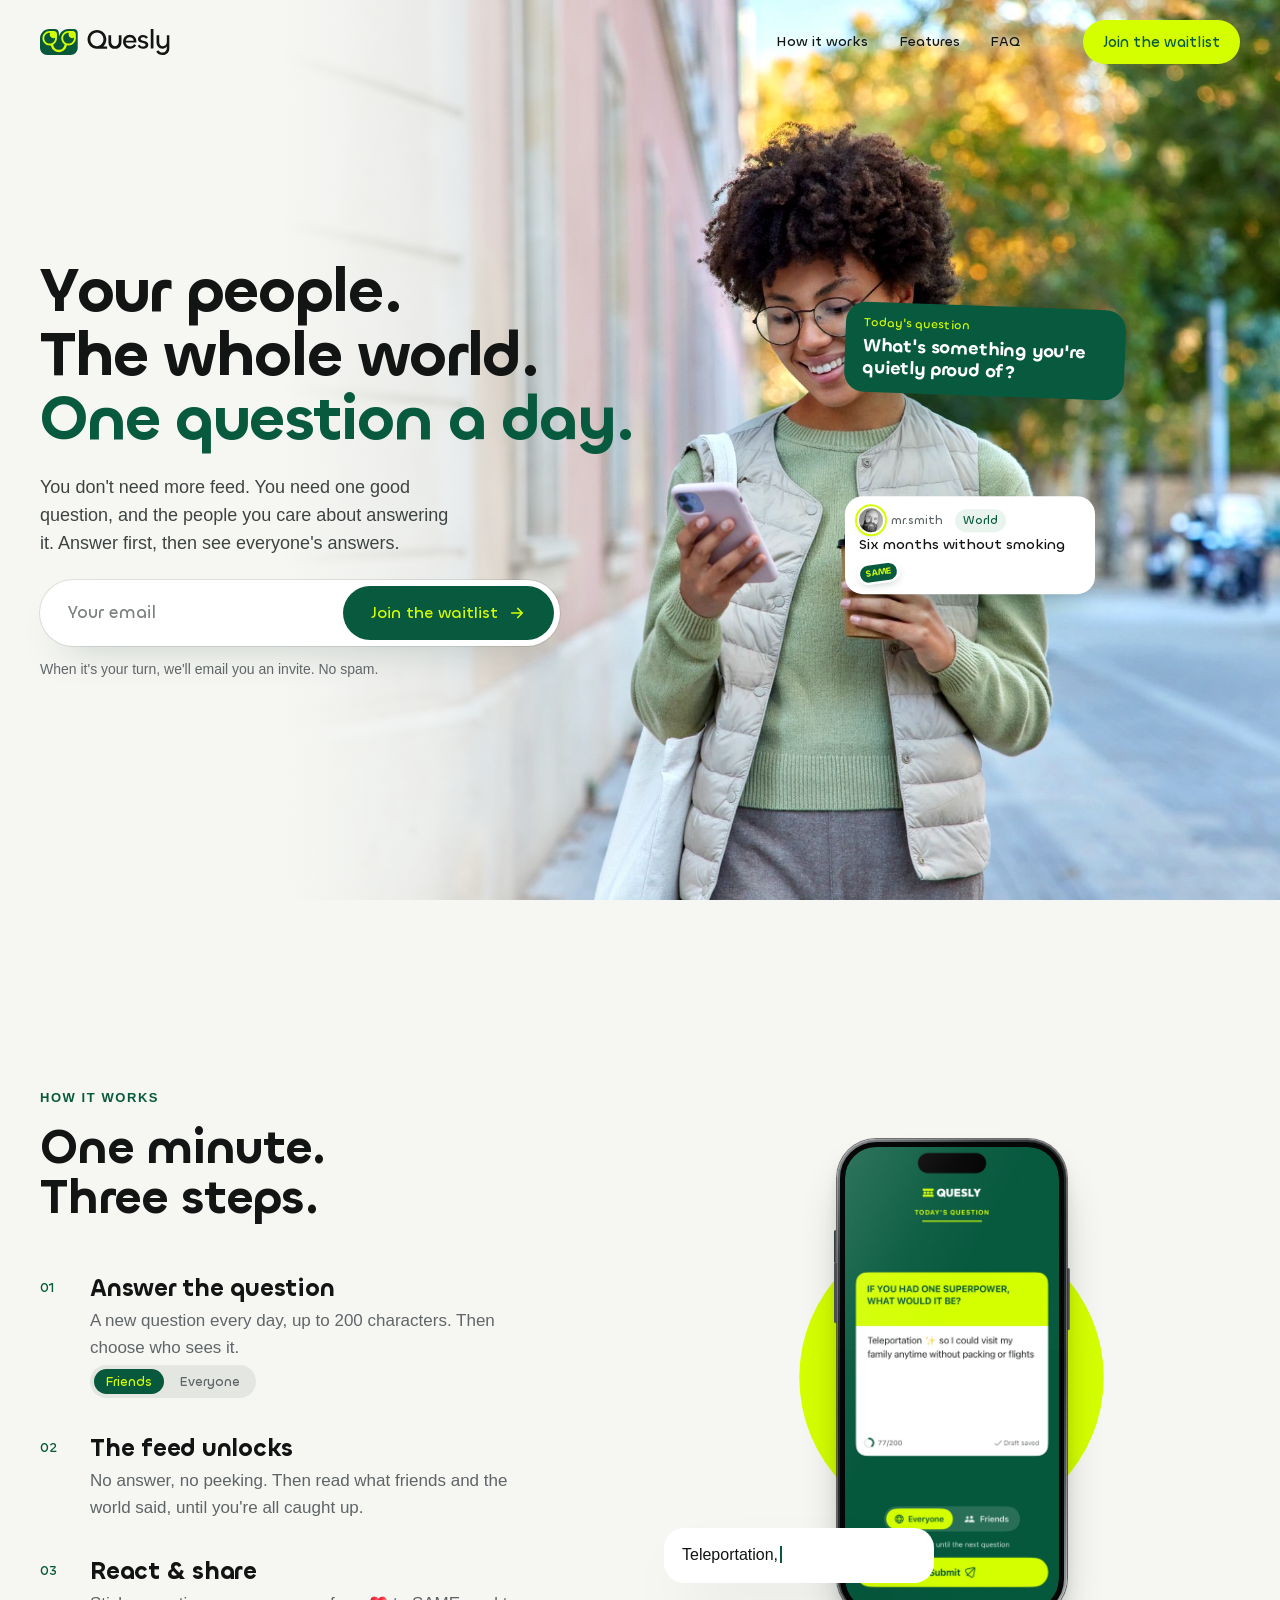
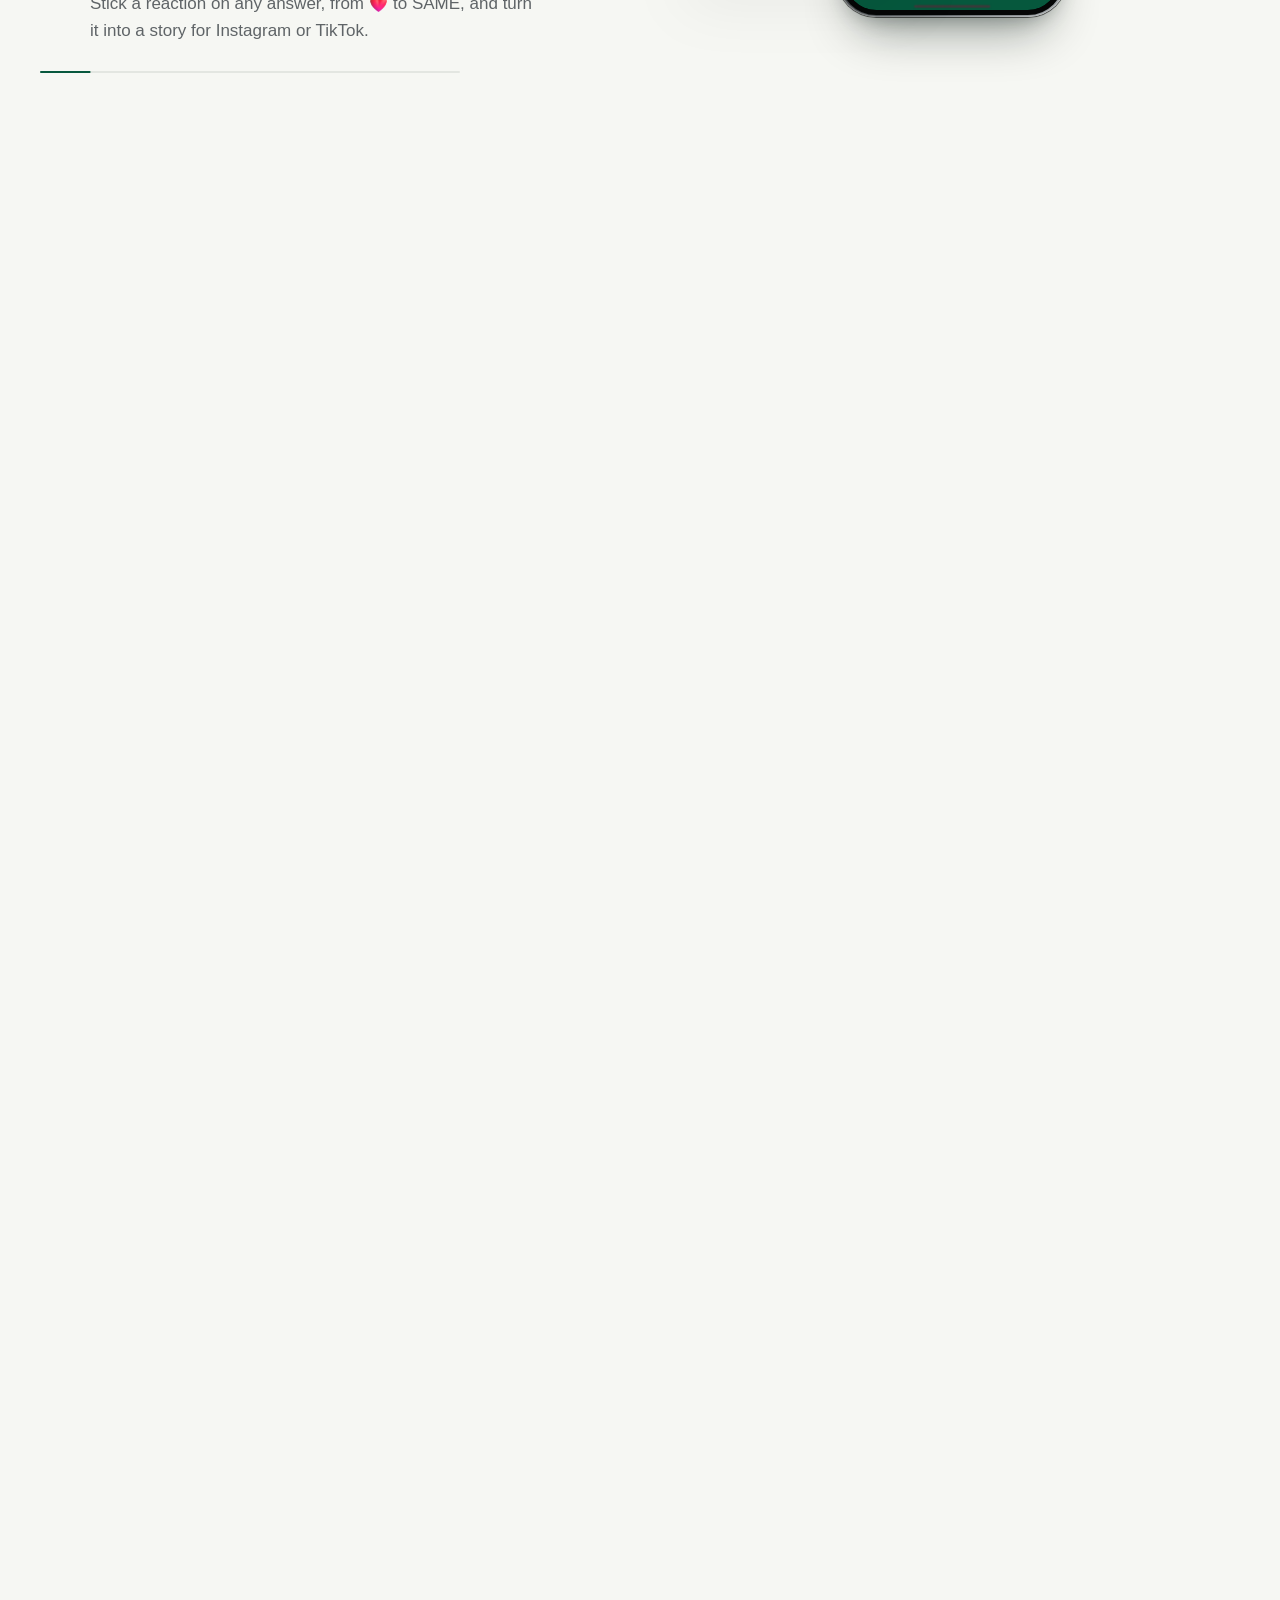
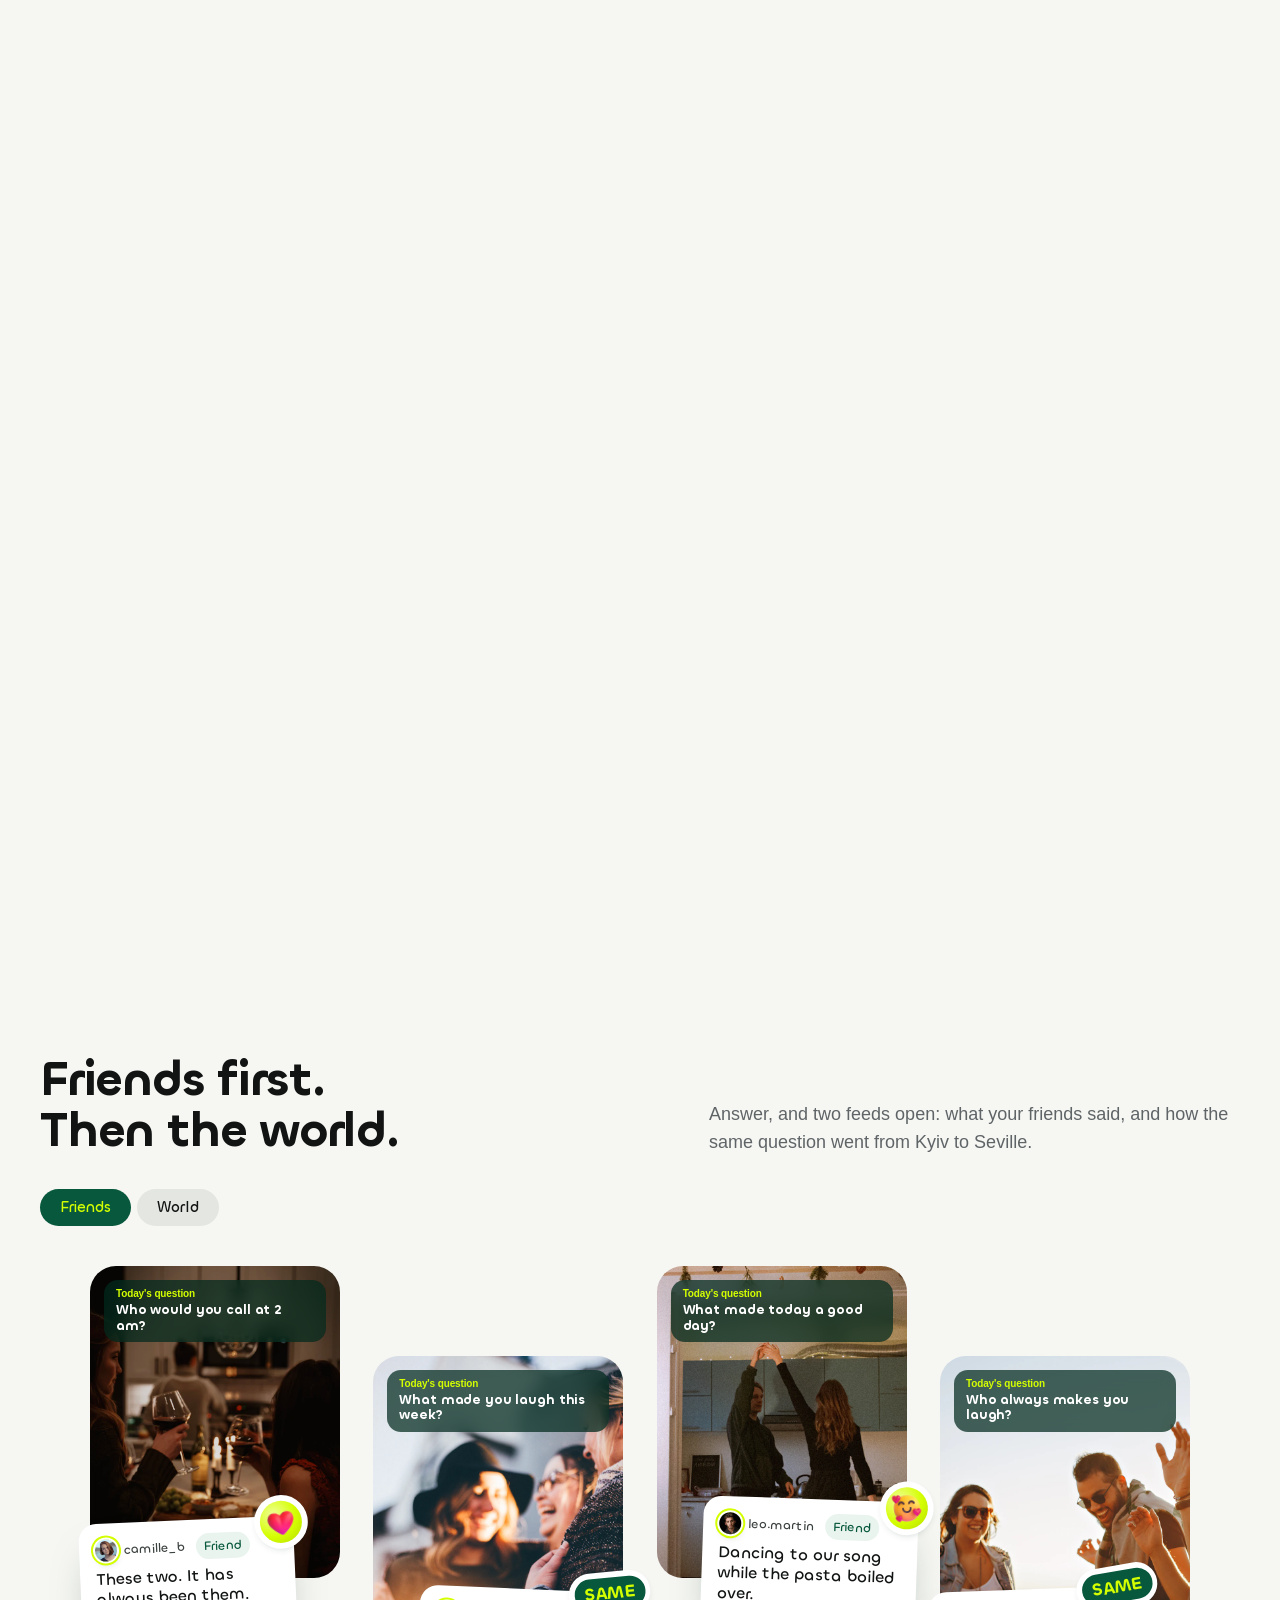
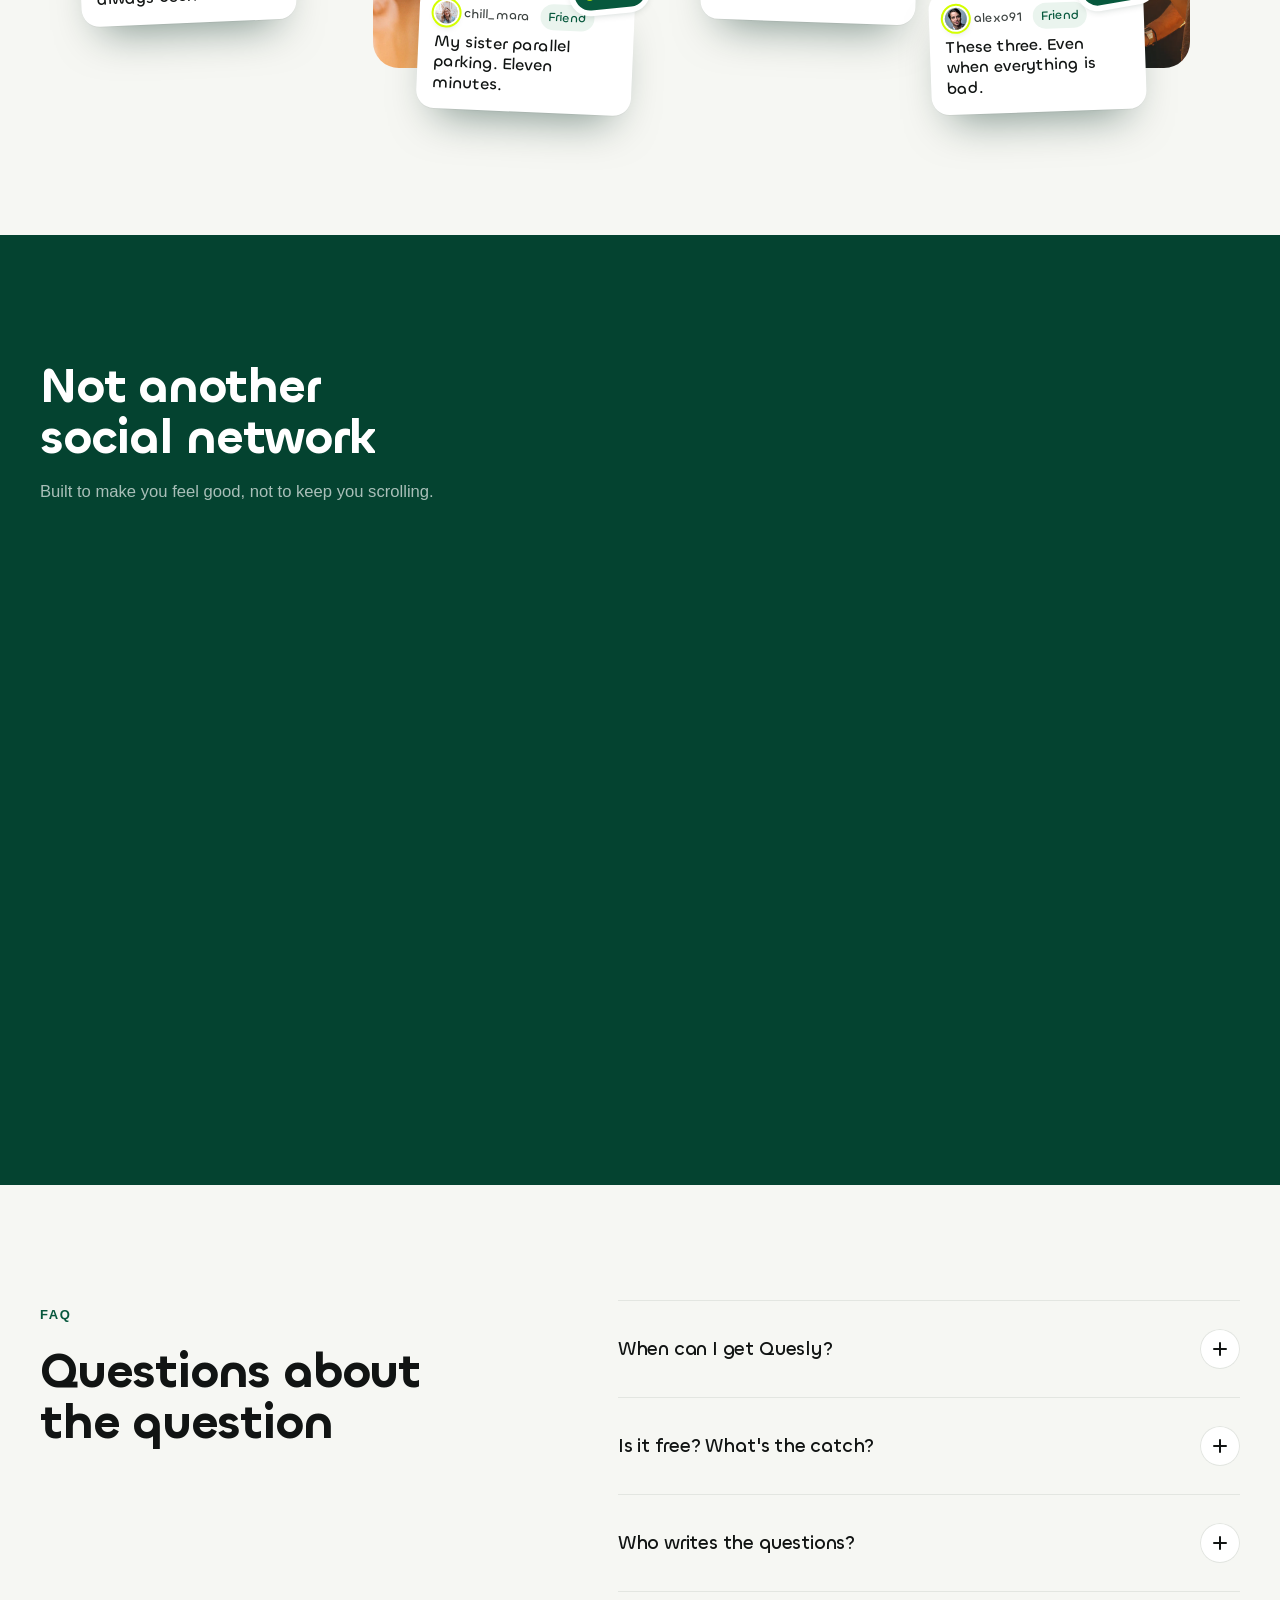
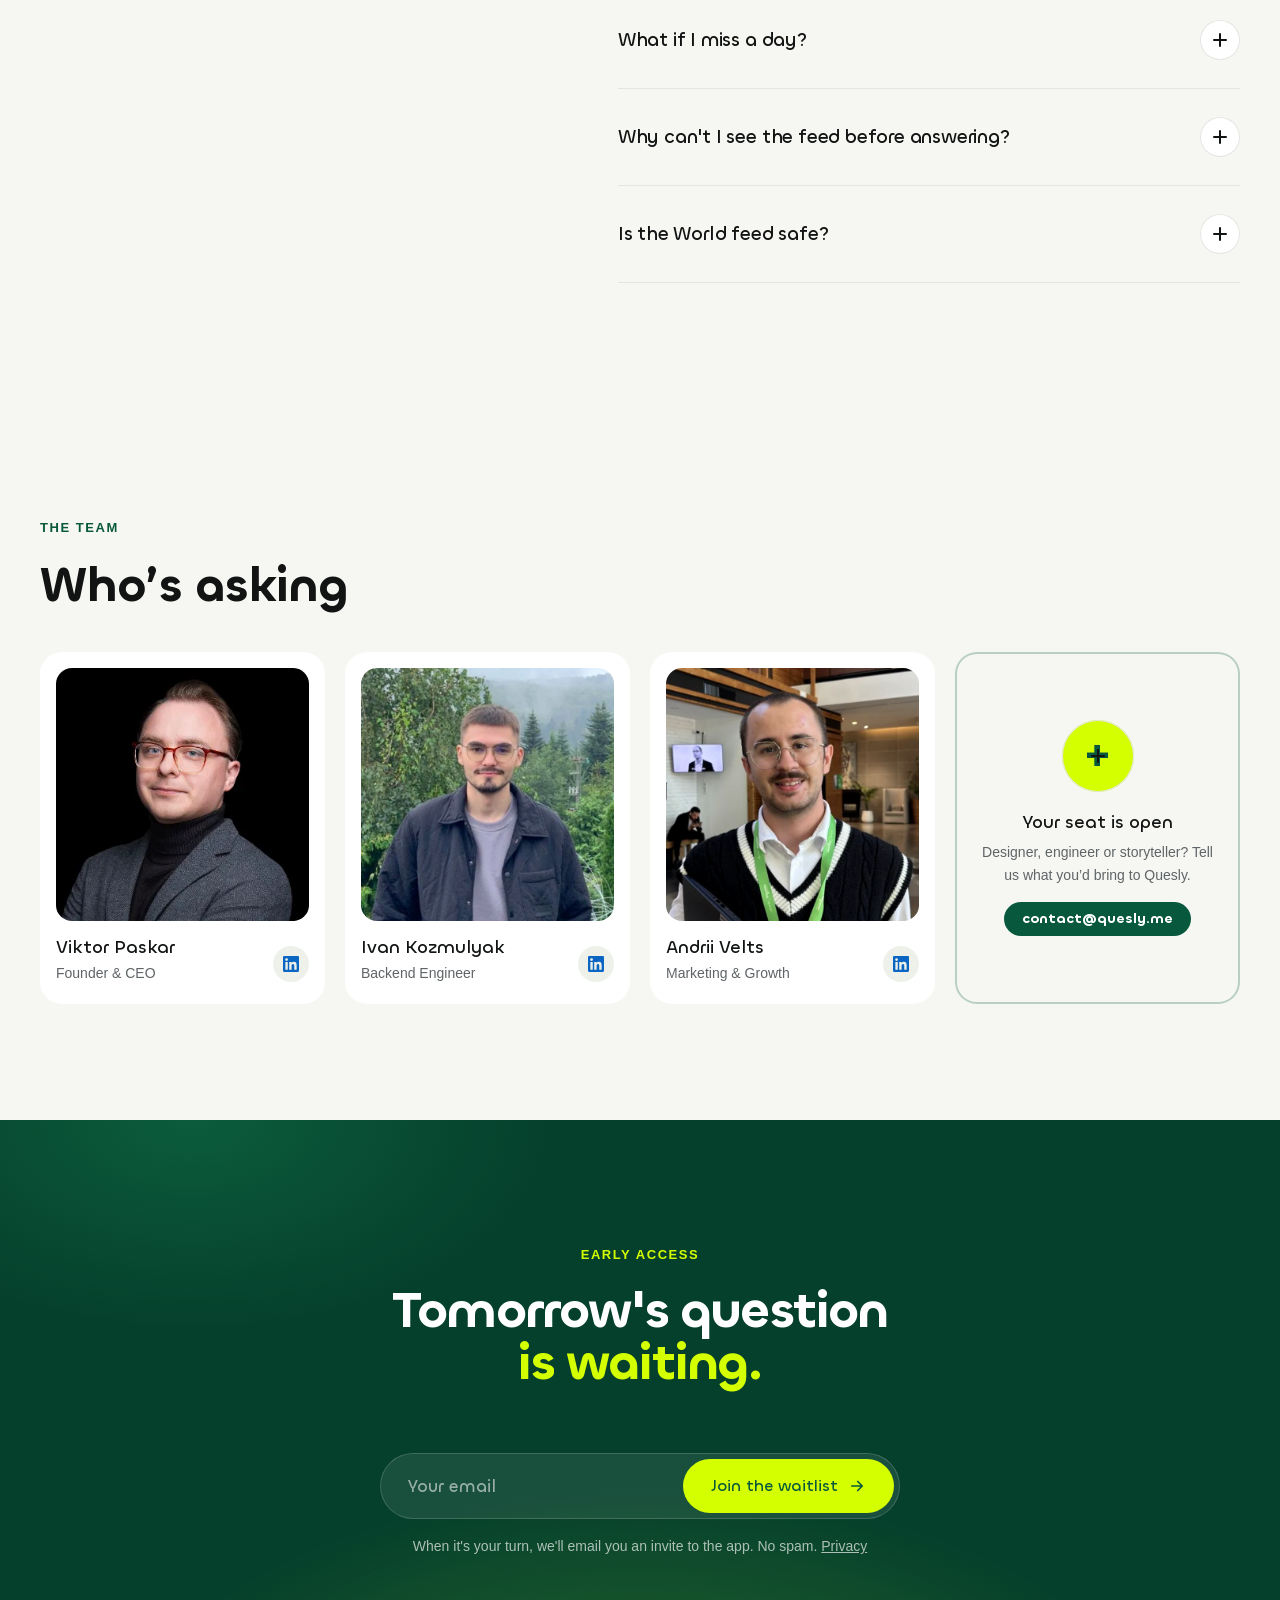
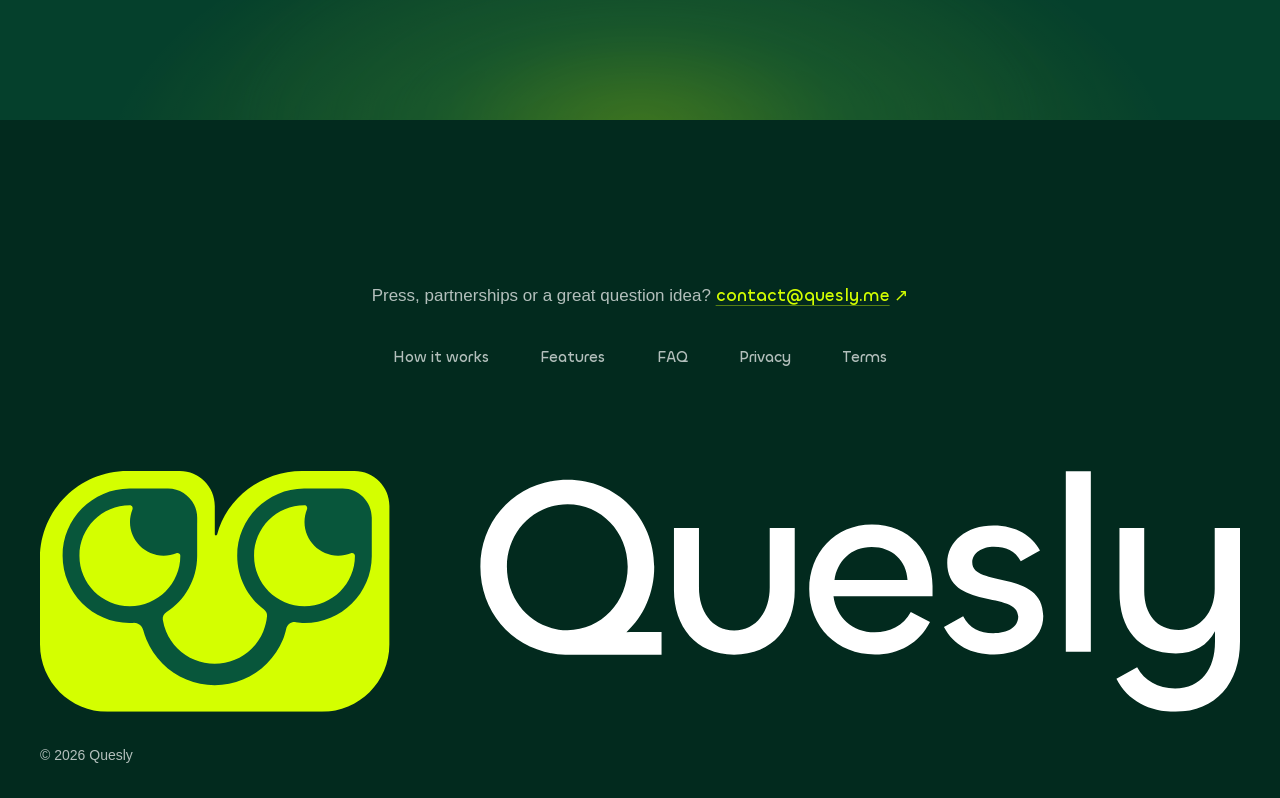
==== index.html @ 75e2801f "Footer: replace the big lime collab card with one quiet contact line Co-Authored-By: Claude Opus 5.5" ====
<!doctype html>
<html lang="en">
<head>
  <meta charset="utf-8">
  <meta name="viewport" content="width=device-width, initial-scale=1, viewport-fit=cover">
  <title>Quesly — One question a day</title>
  <meta name="description" content="Your people. The whole world. One question a day. Answer today's question, then see how your friends and the world answered it.">
  <meta name="theme-color" content="#044330">
  <link rel="canonical" href="https://quesly.me/">
  <link rel="icon" type="image/svg+xml" href="assets/img/favicon.svg">
  <link rel="icon" type="image/png" sizes="32x32" href="assets/img/favicon-32.png">
  <link rel="apple-touch-icon" href="assets/img/apple-touch-icon.png">
  <link rel="preload" href="assets/fonts/Chillax-Semibold.woff2" as="font" type="font/woff2" crossorigin>
  <meta property="og:type" content="website">
  <meta property="og:site_name" content="Quesly">
  <meta property="og:title" content="Quesly — Your people. The whole world. One question a day.">
  <meta property="og:description" content="Answer today's question, then see how your friends and the world answered it.">
  <meta property="og:url" content="https://quesly.me/">
  <meta property="og:image" content="https://quesly.me/assets/img/og.png">
  <meta name="twitter:card" content="summary_large_image">
  <link rel="stylesheet" href="assets/css/styles.css">
  <script>document.documentElement.classList.add("js")</script>
</head>
<body>
<svg width="0" height="0" style="position:absolute" aria-hidden="true">
  <symbol id="logo" viewBox="0 0 3000 602"><g fill="var(--logo-text, #191919)"><path d="M1553.9 459.338H1313.2C1192.54 456.181 1100.94 362.126 1100.94 239.664C1100.94 117.202 1196.33 21.8833 1318.89 21.8833C1440.82 21.8833 1535.58 117.202 1535.58 239.664C1535.58 305.313 1509.04 363.388 1466.09 403.157C1472.4 402.525 1479.35 402.525 1485.04 402.525H1553.9V459.338ZM1318.89 398.107C1402.28 398.107 1469.24 328.669 1469.24 239.664C1469.24 151.92 1402.91 83.1143 1318.89 83.1143C1234.87 83.1143 1167.27 151.92 1167.27 239.664C1167.27 328.669 1234.24 398.107 1318.89 398.107Z"/><path d="M1735.24 398.738C1792.73 398.738 1824.32 348.869 1824.32 291.426V142.452H1886.86V299.001C1886.86 388.638 1832.53 459.338 1735.24 459.338C1639.22 459.338 1584.89 388.007 1584.89 298.37V142.452H1647.43V292.057C1647.43 348.869 1678.39 398.738 1735.24 398.738Z"/><path d="M2087.31 458.706C1993.19 458.706 1923.06 390.532 1923.06 295.213C1923.06 206.208 1986.87 133.614 2079.73 133.614C2173.23 133.614 2231.35 201.158 2231.35 287.638V312.888H1983.71C1990.66 365.913 2031.09 403.157 2086.68 403.157C2124.59 403.157 2158.7 386.744 2177.02 352.657L2225.03 377.276C2197.87 430.3 2147.96 458.706 2087.31 458.706ZM1986.24 272.488H2168.81C2166.28 223.251 2130.27 189.795 2079.1 189.795C2026.67 189.795 1992.55 226.407 1986.24 272.488Z"/><path d="M2385.62 458.706C2328.13 458.706 2283.91 435.982 2259.9 389.901L2307.91 363.388C2323.71 394.319 2348.98 405.682 2383.09 405.682C2418.47 405.682 2445.63 391.163 2445.63 364.019C2445.63 299.001 2268.11 348.238 2268.11 230.195C2268.11 175.908 2316.13 136.139 2383.72 136.139C2441.21 136.139 2480.38 162.651 2499.96 198.633L2451.95 225.776C2438.68 198.633 2413.41 189.164 2384.99 189.164C2355.93 189.164 2330.66 204.314 2330.66 228.932C2330.66 292.057 2508.17 245.976 2508.17 362.757C2508.17 421.463 2451.32 458.706 2385.62 458.706Z"/><path d="M2564.56 0.420898H2627.1V451.763H2564.56V0.420898Z"/><path d="M2838.91 602C2773.21 602 2718.88 574.225 2691.08 519.306L2742.88 490.9C2760.57 524.356 2795.32 543.925 2837.64 543.925C2903.34 543.925 2937.46 494.688 2937.46 427.775V400.632C2919.14 435.35 2886.29 456.181 2839.54 456.181C2744.78 456.181 2698.66 393.688 2698.66 302.788V142.452H2760.57V299.632C2760.57 357.707 2790.9 397.475 2847.12 397.475C2901.45 397.475 2936.83 352.026 2936.83 295.213V142.452H3000V427.144C3000 530.669 2939.35 602 2838.91 602Z"/></g><g fill="var(--logo-mark, #08563B)"><path d="M349.586 0C397.844 -4.79211e-06 436.965 39.1031 436.965 87.3389V157.594C436.988 157.745 437 157.9 437 158.058C437 161.472 441.75 162.215 442.837 159.058C466.055 67.7774 555.077 0.000131792 655.065 0H786.133C834.391 -4.79211e-06 873.512 39.1031 873.512 87.3389V218.347C873.512 220.798 873.471 223.239 873.391 225.671V433.608C873.391 526.608 797.964 602 704.922 602H168.469C75.4264 602 0.00016505 526.608 0 433.608V217.219H0.0761719C0.683674 97.1482 98.2505 1.19429e-05 218.519 0H349.586Z"/></g><g fill="var(--logo-face, #D4FF00)"><path d="M319.789 43.6494C348.521 43.6494 373.381 60.2185 385.328 84.3187C390.22 94.1286 392.972 105.192 392.972 116.898V127.767C392.972 129.032 392.945 130.291 392.889 131.542V211.786L392.886 212.874C392.515 271.433 362.194 322.889 316.463 352.709C309.955 356.952 305.732 364.236 306.987 371.903C308.617 381.866 311.394 391.632 315.278 401.002C321.89 416.956 331.583 431.452 343.801 443.663C356.02 455.873 370.526 465.56 386.49 472.168C402.412 478.759 419.474 482.158 436.707 482.176C453.932 482.155 470.987 478.756 486.902 472.168C502.866 465.56 517.372 455.873 529.591 443.663C541.809 431.452 551.502 416.956 558.114 401.002C563.193 388.749 566.379 375.82 567.583 362.657C568.199 355.93 564.681 349.656 559.308 345.56C519.013 314.842 493.01 266.35 493.01 211.786C493.01 119.29 567.735 44.2376 660.136 43.6527L661.224 43.6494H756.337C796.71 43.6494 829.438 76.3628 829.438 116.717V211.786L829.435 212.874C828.849 305.233 753.763 379.923 661.224 379.923L660.136 379.92C654.453 379.884 646.674 379.02 639.47 378.013C628.594 376.492 618.174 383.498 615.57 394.167C613.274 403.577 610.327 414.349 607.403 421.405C598.109 443.827 584.487 464.201 567.315 481.362C550.142 498.523 529.755 512.137 507.318 521.424C484.972 530.674 461.029 535.452 436.845 535.491V535.492C436.795 535.492 436.745 535.492 436.696 535.491C436.646 535.492 436.597 535.492 436.547 535.492V535.491C412.363 535.452 388.419 530.674 366.074 521.424C343.637 512.137 323.25 498.523 306.077 481.362C288.905 464.201 275.282 443.827 265.989 421.405C262.764 413.626 260.083 405.653 257.956 397.543C255.098 386.648 244.681 379.122 233.432 379.699C230.532 379.848 227.612 379.923 224.676 379.923L223.588 379.92C131.187 379.335 56.462 304.283 56.4619 211.786C56.4619 119.29 131.187 44.2376 223.588 43.6527L224.676 43.6494H319.789ZM224.676 85.7473C155.034 85.7473 98.579 142.177 98.579 211.786C98.579 281.396 155.034 337.826 224.676 337.826C294.317 337.826 350.772 281.396 350.772 211.786C350.772 206.823 345.354 203.651 340.76 205.531C330.945 209.548 320.201 211.763 308.939 211.763C262.529 211.763 224.906 174.156 224.906 127.767C224.906 116.545 227.109 105.837 231.105 96.051C233.033 91.328 229.777 85.7473 224.676 85.7473ZM661.224 85.7473C591.583 85.7473 535.128 142.177 535.128 211.786C535.128 281.396 591.583 337.826 661.224 337.826C730.865 337.826 787.321 281.396 787.321 211.786C787.321 206.775 781.841 203.578 777.206 205.483C767.36 209.53 756.576 211.763 745.27 211.763C698.86 211.763 661.237 174.156 661.237 127.767C661.237 116.468 663.47 105.69 667.518 95.8493C669.422 91.2208 666.229 85.7473 661.224 85.7473Z" fill-rule="evenodd" clip-rule="evenodd"/></g></symbol>
  <symbol id="mark" viewBox="0 -4 111 90"><g fill="currentColor"><rect x="0" y="-1.13" width="110.70" height="21.32"/><rect x="0" y="59.55" width="110.70" height="21.32"/><circle cx="20.83" cy="39.87" r="13.94"/><circle cx="55.35" cy="39.87" r="13.94"/><circle cx="89.87" cy="39.87" r="13.94"/></g></symbol>
  <symbol id="i-arrow" viewBox="0 0 24 24"><path d="M5 12h14m-6-6 6 6-6 6" fill="none" stroke="currentColor" stroke-width="2.2" stroke-linecap="round" stroke-linejoin="round"/></symbol>
  <symbol id="i-check" viewBox="0 0 24 24"><circle cx="12" cy="12" r="10" fill="currentColor" opacity=".14"/><path d="m7.5 12.3 3 3 6-6.3" fill="none" stroke="currentColor" stroke-width="2.2" stroke-linecap="round" stroke-linejoin="round"/></symbol>
  <symbol id="i-clock" viewBox="0 0 24 24"><g fill="none" stroke="currentColor" stroke-width="2" stroke-linecap="round"><circle cx="12" cy="12" r="9"/><path d="M12 7.5V12l3 2"/></g></symbol>
  <symbol id="i-lock" viewBox="0 0 24 24"><g fill="none" stroke="currentColor" stroke-width="2" stroke-linecap="round" stroke-linejoin="round"><rect x="5" y="10.5" width="14" height="10" rx="3"/><path d="M8.5 10.5V8a3.5 3.5 0 0 1 7 0v2.5"/></g></symbol>
  <symbol id="i-widget" viewBox="0 0 24 24"><g fill="none" stroke="currentColor" stroke-width="2" stroke-linejoin="round"><rect x="3.5" y="3.5" width="7" height="7" rx="2"/><rect x="13.5" y="3.5" width="7" height="7" rx="2"/><rect x="3.5" y="13.5" width="17" height="7" rx="2"/></g></symbol>
  <symbol id="i-phone" viewBox="0 0 24 24"><g fill="none" stroke="currentColor" stroke-width="2" stroke-linecap="round"><rect x="6" y="2.5" width="12" height="19" rx="3"/><path d="M10.5 18.5h3"/></g></symbol>
  <symbol id="i-users" viewBox="0 0 24 24"><g fill="none" stroke="currentColor" stroke-width="2" stroke-linecap="round"><circle cx="9" cy="8" r="3.5"/><path d="M2.5 20a6.5 6.5 0 0 1 13 0"/><path d="M16 4.6a3.5 3.5 0 0 1 0 6.8M18.5 14.4A6.5 6.5 0 0 1 21.5 20"/></g></symbol>
  <symbol id="i-share" viewBox="0 0 24 24"><g fill="none" stroke="currentColor" stroke-width="2" stroke-linecap="round" stroke-linejoin="round"><path d="M12 14V3.5m-4 4 4-4 4 4"/><path d="M8 10.5H6.5a2 2 0 0 0-2 2V19a2 2 0 0 0 2 2h11a2 2 0 0 0 2-2v-6.5a2 2 0 0 0-2-2H16"/></g></symbol>
  <symbol id="i-palette" viewBox="0 0 24 24"><g fill="none" stroke="currentColor" stroke-width="2" stroke-linecap="round"><path d="M12 3a9 9 0 1 0 0 18c1.2 0 1.8-.8 1.8-1.7 0-1.2-1-1.6-1-2.6 0-1 .8-1.7 1.8-1.7H17a4 4 0 0 0 4-4C21 6.6 17 3 12 3Z"/><circle cx="7.5" cy="11" r="1" fill="currentColor"/><circle cx="10.5" cy="7.5" r="1" fill="currentColor"/><circle cx="15" cy="7.5" r="1" fill="currentColor"/></g></symbol>
  <symbol id="i-sparkle" viewBox="0 0 24 24"><path d="M12 3c.6 4.6 2.4 6.4 7 7-4.6.6-6.4 2.4-7 7-.6-4.6-2.4-6.4-7-7 4.6-.6 6.4-2.4 7-7Z" fill="currentColor"/></symbol>
</svg>
<a class="skip" href="#main">Skip to content</a>

<!-- Intro -->
<div class="loader" aria-hidden="true">
  <svg class="loader-mark" viewBox="0 0 3000 602"><g class="l-text" fill="#fff"><path d="M1553.9 459.338H1313.2C1192.54 456.181 1100.94 362.126 1100.94 239.664C1100.94 117.202 1196.33 21.8833 1318.89 21.8833C1440.82 21.8833 1535.58 117.202 1535.58 239.664C1535.58 305.313 1509.04 363.388 1466.09 403.157C1472.4 402.525 1479.35 402.525 1485.04 402.525H1553.9V459.338ZM1318.89 398.107C1402.28 398.107 1469.24 328.669 1469.24 239.664C1469.24 151.92 1402.91 83.1143 1318.89 83.1143C1234.87 83.1143 1167.27 151.92 1167.27 239.664C1167.27 328.669 1234.24 398.107 1318.89 398.107Z"/><path d="M1735.24 398.738C1792.73 398.738 1824.32 348.869 1824.32 291.426V142.452H1886.86V299.001C1886.86 388.638 1832.53 459.338 1735.24 459.338C1639.22 459.338 1584.89 388.007 1584.89 298.37V142.452H1647.43V292.057C1647.43 348.869 1678.39 398.738 1735.24 398.738Z"/><path d="M2087.31 458.706C1993.19 458.706 1923.06 390.532 1923.06 295.213C1923.06 206.208 1986.87 133.614 2079.73 133.614C2173.23 133.614 2231.35 201.158 2231.35 287.638V312.888H1983.71C1990.66 365.913 2031.09 403.157 2086.68 403.157C2124.59 403.157 2158.7 386.744 2177.02 352.657L2225.03 377.276C2197.87 430.3 2147.96 458.706 2087.31 458.706ZM1986.24 272.488H2168.81C2166.28 223.251 2130.27 189.795 2079.1 189.795C2026.67 189.795 1992.55 226.407 1986.24 272.488Z"/><path d="M2385.62 458.706C2328.13 458.706 2283.91 435.982 2259.9 389.901L2307.91 363.388C2323.71 394.319 2348.98 405.682 2383.09 405.682C2418.47 405.682 2445.63 391.163 2445.63 364.019C2445.63 299.001 2268.11 348.238 2268.11 230.195C2268.11 175.908 2316.13 136.139 2383.72 136.139C2441.21 136.139 2480.38 162.651 2499.96 198.633L2451.95 225.776C2438.68 198.633 2413.41 189.164 2384.99 189.164C2355.93 189.164 2330.66 204.314 2330.66 228.932C2330.66 292.057 2508.17 245.976 2508.17 362.757C2508.17 421.463 2451.32 458.706 2385.62 458.706Z"/><path d="M2564.56 0.420898H2627.1V451.763H2564.56V0.420898Z"/><path d="M2838.91 602C2773.21 602 2718.88 574.225 2691.08 519.306L2742.88 490.9C2760.57 524.356 2795.32 543.925 2837.64 543.925C2903.34 543.925 2937.46 494.688 2937.46 427.775V400.632C2919.14 435.35 2886.29 456.181 2839.54 456.181C2744.78 456.181 2698.66 393.688 2698.66 302.788V142.452H2760.57V299.632C2760.57 357.707 2790.9 397.475 2847.12 397.475C2901.45 397.475 2936.83 352.026 2936.83 295.213V142.452H3000V427.144C3000 530.669 2939.35 602 2838.91 602Z"/></g><g class="l-mark"><g class="l-body" fill="#D4FF00"><path d="M349.586 0C397.844 -4.79211e-06 436.965 39.1031 436.965 87.3389V157.594C436.988 157.745 437 157.9 437 158.058C437 161.472 441.75 162.215 442.837 159.058C466.055 67.7774 555.077 0.000131792 655.065 0H786.133C834.391 -4.79211e-06 873.512 39.1031 873.512 87.3389V218.347C873.512 220.798 873.471 223.239 873.391 225.671V433.608C873.391 526.608 797.964 602 704.922 602H168.469C75.4264 602 0.00016505 526.608 0 433.608V217.219H0.0761719C0.683674 97.1482 98.2505 1.19429e-05 218.519 0H349.586Z"/></g><g class="l-face" fill="#08563B"><path d="M319.789 43.6494C348.521 43.6494 373.381 60.2185 385.328 84.3187C390.22 94.1286 392.972 105.192 392.972 116.898V127.767C392.972 129.032 392.945 130.291 392.889 131.542V211.786L392.886 212.874C392.515 271.433 362.194 322.889 316.463 352.709C309.955 356.952 305.732 364.236 306.987 371.903C308.617 381.866 311.394 391.632 315.278 401.002C321.89 416.956 331.583 431.452 343.801 443.663C356.02 455.873 370.526 465.56 386.49 472.168C402.412 478.759 419.474 482.158 436.707 482.176C453.932 482.155 470.987 478.756 486.902 472.168C502.866 465.56 517.372 455.873 529.591 443.663C541.809 431.452 551.502 416.956 558.114 401.002C563.193 388.749 566.379 375.82 567.583 362.657C568.199 355.93 564.681 349.656 559.308 345.56C519.013 314.842 493.01 266.35 493.01 211.786C493.01 119.29 567.735 44.2376 660.136 43.6527L661.224 43.6494H756.337C796.71 43.6494 829.438 76.3628 829.438 116.717V211.786L829.435 212.874C828.849 305.233 753.763 379.923 661.224 379.923L660.136 379.92C654.453 379.884 646.674 379.02 639.47 378.013C628.594 376.492 618.174 383.498 615.57 394.167C613.274 403.577 610.327 414.349 607.403 421.405C598.109 443.827 584.487 464.201 567.315 481.362C550.142 498.523 529.755 512.137 507.318 521.424C484.972 530.674 461.029 535.452 436.845 535.491V535.492C436.795 535.492 436.745 535.492 436.696 535.491C436.646 535.492 436.597 535.492 436.547 535.492V535.491C412.363 535.452 388.419 530.674 366.074 521.424C343.637 512.137 323.25 498.523 306.077 481.362C288.905 464.201 275.282 443.827 265.989 421.405C262.764 413.626 260.083 405.653 257.956 397.543C255.098 386.648 244.681 379.122 233.432 379.699C230.532 379.848 227.612 379.923 224.676 379.923L223.588 379.92C131.187 379.335 56.462 304.283 56.4619 211.786C56.4619 119.29 131.187 44.2376 223.588 43.6527L224.676 43.6494H319.789ZM224.676 85.7473C155.034 85.7473 98.579 142.177 98.579 211.786C98.579 281.396 155.034 337.826 224.676 337.826C294.317 337.826 350.772 281.396 350.772 211.786C350.772 206.823 345.354 203.651 340.76 205.531C330.945 209.548 320.201 211.763 308.939 211.763C262.529 211.763 224.906 174.156 224.906 127.767C224.906 116.545 227.109 105.837 231.105 96.051C233.033 91.328 229.777 85.7473 224.676 85.7473ZM661.224 85.7473C591.583 85.7473 535.128 142.177 535.128 211.786C535.128 281.396 591.583 337.826 661.224 337.826C730.865 337.826 787.321 281.396 787.321 211.786C787.321 206.775 781.841 203.578 777.206 205.483C767.36 209.53 756.576 211.763 745.27 211.763C698.86 211.763 661.237 174.156 661.237 127.767C661.237 116.468 663.47 105.69 667.518 95.8493C669.422 91.2208 666.229 85.7473 661.224 85.7473Z" fill-rule="evenodd" clip-rule="evenodd"/></g></g></svg>
</div>

<div class="grain" aria-hidden="true"></div>

<header class="nav" id="nav">
  <div class="wrap nav-inner">
    <a class="logo" href="#top" aria-label="Quesly — home"><svg aria-hidden="true"><use href="#logo"/></svg></a>
    <nav class="nav-links" aria-label="Main">
      <a href="#how">How it works</a>
      <a href="#features">Features</a>
      <a href="#faq">FAQ</a>
    </nav>
    <a class="btn btn-lime btn-sm" href="#join"><span>Join the waitlist</span></a>
  </div>
</header>

<main id="main">

  <!-- 1. Hero: today's question, answers streaming below -->
  <section class="hero hero-coffee" id="top" aria-labelledby="hero-title">
    <img class="hero-pic" src="assets/img/people/hero-coffee-hq.webp" alt="" width="2000" height="1334" fetchpriority="high" aria-hidden="true">
    <div class="wrap hero-grid">
      <div class="hero-copy">
        <h1 class="hero-title" id="hero-title" data-chars>Your people.<br>The whole world.<br><em>One question a day.</em></h1>
        <p class="hero-sub">You don't need more feed. You need one good question, and the people you care about answering it. Answer first, then see everyone's answers.</p>
        <form class="signup hero-form" data-signup novalidate>
        <label class="sr-only" for="email-hero">Email address</label>
        <div class="signup-row">
          <input id="email-hero" type="email" name="email" placeholder="Your email" autocomplete="email" required>
          <button class="btn btn-lime" type="submit"><span>Join the waitlist</span><svg aria-hidden="true"><use href="#i-arrow"/></svg></button>
        </div>
        <p class="signup-msg" role="status" aria-live="polite"></p>
        <p class="signup-note">When it's your turn, we'll email you an invite. No spam.</p>
      </form>
      </div>
    </div>
    <div class="hero-moment" aria-hidden="true">
      <div class="hero-q"><small>Today's question</small><b data-today-mini></b></div>
      <div class="float-card hc-1" data-depth="1"><div class="fc-body"></div></div>
    </div>
  </section>

  <!-- 3. How it works -->
  <section class="how" id="how" aria-labelledby="how-title">
    <div class="how-pin">
      <div class="wrap how-grid">
        <div class="how-copy">
          <p class="eyebrow">How it works</p>
          <h2 class="h2" id="how-title" data-split>One minute. Three steps.</h2>
          <ol class="steps">
            <li class="step is-active">
              <span class="step-n">01</span>
              <div><h3>Answer the question</h3><p>A new question every day, up to 200 characters. Then choose who sees it.</p><p class="aud" aria-label="Who sees your answer"><span class="on">Friends</span><span>Everyone</span></p></div>
            </li>
            <li class="step">
              <span class="step-n">02</span>
              <div><h3>The feed unlocks</h3><p>No answer, no peeking. Then read what friends and the world said, until you're all caught up.</p></div>
            </li>
            <li class="step">
              <span class="step-n">03</span>
              <div><h3>React &amp; share</h3><p>Stick a reaction on any answer, from ❤️ to SAME, and turn it into a story for Instagram or TikTok.</p></div>
            </li>
          </ol>
          <div class="how-progress" aria-hidden="true"><i></i></div>
        </div>
        <div class="how-stage" aria-hidden="true">
          <div class="how-ring"></div>
          <div class="device device-lg">
            <div class="screen">
              <img class="layer is-on" src="assets/img/screen-05-composer-v2.webp" alt="" width="900" height="1952" loading="lazy">
              <img class="layer" src="assets/img/screen-06-feed-v2.webp" alt="" width="900" height="1952" loading="lazy">
              <img class="layer" src="assets/img/screen-15-story-v2.webp" alt="" width="900" height="1952" loading="lazy">
              <div class="rx-overlay" aria-hidden="true"><span class="rx-stuck" data-stickers>❤️ 🥹 SAME</span><span class="rx-count">You reacted</span></div>
            </div>
          </div>
          <div class="how-float hf-0 is-on"><div class="typing"><span class="t">Teleportation, so I could visit my family anytime</span><span class="caret"></span></div></div>
          <div class="how-float hf-1"><div class="unlock"><svg viewBox="0 0 24 24"><use href="#i-check"/></svg>Feed unlocked</div></div>
          <div class="how-float hf-2"><div class="burst" data-stickers>❤️ 💚 🥰 🥹 👍 SAME</div></div>
        </div>
      </div>
    </div>
  </section>

  <!-- 3. Two feeds: friends first, then the world -->
  <section class="moments feeds" id="feeds" aria-labelledby="feeds-title">
    <div class="wrap moments-head">
      <h2 class="h2" id="feeds-title" data-split>Friends first. Then the world.</h2>
      <p class="lead" data-reveal>Answer, and two feeds open: what your friends said, and how the same question went from Kyiv to Seville.</p>
    </div>
    <div class="wrap feed-switch" role="tablist" aria-label="Feeds">
      <button type="button" role="tab" aria-selected="true" aria-controls="feed-friends" id="tab-friends" data-feed-tab="friends">Friends</button>
      <button type="button" role="tab" aria-selected="false" aria-controls="feed-world" id="tab-world" data-feed-tab="world">World</button>
    </div>
    <div class="moments-rail feed-panel" id="feed-friends" role="tabpanel" aria-labelledby="tab-friends" data-feed="friends">
        <figure class="moment" data-speed="0.6">
          <img class="moment-photo" src="assets/img/people/kitchen.webp" alt="Friends toasting in a kitchen at night" width="760" height="1010" loading="lazy" decoding="async">
          <span class="moment-q">Who would you call at 2 am?</span>
          <figcaption class="moment-card moment-left" style="--tilt:-2.5deg">
            <span class="moment-who" data-avatar="camille_b">camille_b<em class="moment-tag">Friend</em></span>
            <span class="moment-a">These two. It has always been them.</span>
            <span class="moment-st" data-stickers>❤️</span>
          </figcaption>
        </figure>
        <figure class="moment" data-speed="-0.5">
          <img class="moment-photo" src="assets/img/people/laugh.webp" alt="Friends laughing together outside" width="760" height="1010" loading="lazy" decoding="async">
          <span class="moment-q">What made you laugh this week?</span>
          <figcaption class="moment-card moment-right" style="--tilt:2.5deg">
            <span class="moment-who" data-avatar="chill_mara">chill_mara<em class="moment-tag">Friend</em></span>
            <span class="moment-a">My sister parallel parking. Eleven minutes.</span>
            <span class="moment-st" data-stickers>SAME</span>
          </figcaption>
        </figure>
        <figure class="moment" data-speed="-0.5">
          <img class="moment-photo" src="assets/img/people/dance.webp" alt="A couple dancing in a kitchen with fairy lights" width="760" height="1010" loading="lazy" decoding="async">
          <span class="moment-q">What made today a good day?</span>
          <figcaption class="moment-card moment-right" style="--tilt:2deg">
            <span class="moment-who" data-avatar="leo.martin">leo.martin<em class="moment-tag">Friend</em></span>
            <span class="moment-a">Dancing to our song while the pasta boiled over.</span>
            <span class="moment-st" data-stickers>🥰</span>
          </figcaption>
        </figure>
        <figure class="moment" data-speed="0.6">
          <img class="moment-photo" src="assets/img/people/crew.webp" alt="Four friends laughing together outside" width="760" height="1010" loading="lazy" decoding="async">
          <span class="moment-q">Who always makes you laugh?</span>
          <figcaption class="moment-card moment-left" style="--tilt:-2deg">
            <span class="moment-who" data-avatar="alexo91">alexo91<em class="moment-tag">Friend</em></span>
            <span class="moment-a">These three. Even when everything is bad.</span>
            <span class="moment-st" data-stickers>SAME</span>
          </figcaption>
        </figure>
    </div>
    <div class="moments-rail feed-panel" id="feed-world" role="tabpanel" aria-labelledby="tab-world" data-feed="world" hidden>
        <figure class="moment" data-speed="-0.4">
          <img class="moment-photo" src="assets/img/people/grandma.webp" alt="A grandmother hugging her grandchild" width="760" height="1010" loading="lazy" decoding="async">
          <span class="moment-q">Who taught you the most about love?</span>
          <figcaption class="moment-card moment-right" style="--tilt:2deg">
            <span class="moment-who" data-avatar="nata.ver">nata.ver<em class="moment-tag">Kyiv</em></span>
            <span class="moment-a">My grandma. Still does, every Sunday.</span>
            <span class="moment-st" data-stickers>🥹</span>
          </figcaption>
        </figure>
        <figure class="moment" data-speed="0.7">
          <img class="moment-photo" src="assets/img/people/skate.webp" alt="Two friends skateboarding on an empty road" width="760" height="1010" loading="lazy" decoding="async">
          <span class="moment-q">What did you finally try this year?</span>
          <figcaption class="moment-card moment-left" style="--tilt:-2deg">
            <span class="moment-who" data-avatar="yasmine.k">yasmine.k<em class="moment-tag">Seville</em></span>
            <span class="moment-a">Skating. Fell forty times. Worth it.</span>
            <span class="moment-st" data-stickers>👍</span>
          </figcaption>
        </figure>
        <figure class="moment" data-speed="-0.5">
          <img class="moment-photo" src="assets/img/people/bake.webp" alt="A mother and daughter baking together" width="760" height="1010" loading="lazy" decoding="async">
          <span class="moment-q">What tradition will you pass on?</span>
          <figcaption class="moment-card moment-right" style="--tilt:2deg">
            <span class="moment-who" data-avatar="nour.b">nour.b<em class="moment-tag">Rabat</em></span>
            <span class="moment-a">Friday bread with my daughter.</span>
            <span class="moment-st" data-stickers>💚</span>
          </figcaption>
        </figure>
        <figure class="moment" data-speed="0.6">
          <img class="moment-photo" src="assets/img/people/table.webp" alt="A family at a wooden table with mugs and food" width="760" height="1010" loading="lazy" decoding="async">
          <span class="moment-q">What does a perfect Sunday look like?</span>
          <figcaption class="moment-card moment-left" style="--tilt:-2deg">
            <span class="moment-who" data-avatar="arturo_sun">arturo_sun<em class="moment-tag">Lisbon</em></span>
            <span class="moment-a">A full table, phones in pockets.</span>
            <span class="moment-st" data-stickers>❤️</span>
          </figcaption>
        </figure>
    </div>
  </section>

  <!-- 4. Not a social network -->
  <section class="features" id="features" aria-labelledby="features-title">
    <div class="features-pin">
      <div class="wrap features-head">
        <h2 class="h2" id="features-title" data-split>Not another social network</h2>
        <p class="badges-line" data-reveal>Built to make you feel good, not to keep you scrolling.</p>
      </div>
      <div class="rail-wrap">
        <div class="rail">
          <article class="card c-mint">
            <div class="art art-end" aria-hidden="true">
              <div class="rows"><i></i><i></i><i></i></div>
              <div class="done"><svg viewBox="0 0 52 52"><circle cx="26" cy="26" r="24"/><path d="M15 27l7 7 15-16"/></svg><b>You're all caught up</b></div>
            </div>
            <div class="card-copy"><h3>The feed ends</h3><p>Read today's answers, then put your phone down.</p></div>
          </article>
          <article class="card c-paper">
            <div class="art art-private" aria-hidden="true">
              <div class="count"><span>❤️🥰🥹</span><em>reactions</em></div>
              <div class="lock"><svg viewBox="0 0 24 24"><use href="#i-lock"/></svg>Only you see this</div>
            </div>
            <div class="card-copy"><h3>No race</h3><p>Only kind reactions, and only you see your counts.</p></div>
          </article>
          <article class="card c-dark">
            <div class="art art-streak" aria-hidden="true"><span class="flame">🔥</span><b class="num" data-count="8">8</b><span class="lbl">day streak</span></div>
            <div class="card-copy"><h3>A soft streak</h3><p>Miss a day? A freeze has you covered.</p></div>
          </article>
          <article class="card c-paper">
            <div class="art art-cal" aria-hidden="true"><p class="m">October</p><div class="grid"></div></div>
            <div class="card-copy"><h3>Memories</h3><p>Every answer saved in your calendar.</p></div>
          </article>
          <article class="card c-badges">
            <div class="card-copy"><h3>Badges you can be proud of</h3><p>For showing up, being kind and being brave. Never for being popular.</p></div>
            <div class="art art-badges" aria-hidden="true"><img src="assets/img/badges/b10.svg" style="--i:10" alt="" title="High five" width="50" height="56" loading="lazy"><img src="assets/img/badges/b5.svg" style="--i:5" alt="" title="Kind soul" width="50" height="56" loading="lazy"><img src="assets/img/badges/b3.svg" style="--i:3" alt="" title="3-day streak" width="50" height="56" loading="lazy"><img src="assets/img/badges/b9.svg" style="--i:9" alt="" title="Top friend" width="50" height="56" loading="lazy"><img src="assets/img/badges/b1.svg" style="--i:1" alt="" title="First answer" width="50" height="56" loading="lazy"><img src="assets/img/badges/b7.svg" style="--i:7" alt="" title="30-day streak" width="50" height="56" loading="lazy"><img src="assets/img/badges/b2.svg" style="--i:2" alt="" title="Talker" width="50" height="56" loading="lazy"><img src="assets/img/badges/b6.svg" style="--i:6" alt="" title="Brave answer" width="50" height="56" loading="lazy"><img src="assets/img/badges/b8.svg" style="--i:8" alt="" title="Good listener" width="50" height="56" loading="lazy"><img src="assets/img/badges/b4.svg" style="--i:4" alt="" title="14-day streak" width="50" height="56" loading="lazy"></div>
          </article>
        </div>
      </div>
    </div>
  </section>

  <!-- 7. FAQ -->
  <section class="faq-sec" id="faq" aria-labelledby="faq-title">
    <div class="wrap faq-grid">
      <div class="faq-head">
        <p class="eyebrow">FAQ</p>
        <h2 class="h2" id="faq-title" data-split>Questions about the question</h2>
      </div>
      <div class="faq">
        <details>
          <summary>When can I get Quesly?<span class="plus" aria-hidden="true"></span></summary>
          <div class="answer"><p>We're in private beta. Join the waitlist, and when your turn comes we'll email you a personal invite to the app.</p></div>
        </details>
        <details>
          <summary>Is it free? What's the catch?<span class="plus" aria-hidden="true"></span></summary>
          <div class="answer"><p>No catch. Answering, reading, reacting and sharing are free. There are no ads in the feed, and we never sell your data. One day we may add optional extras, like more story themes, but the daily question stays free.</p></div>
        </details>
        <details>
          <summary>Who writes the questions?<span class="plus" aria-hidden="true"></span></summary>
          <div class="answer"><p>We do, by hand. Every question is written and tested by us, so it is easy to answer, works in any language and starts a good conversation.</p></div>
        </details>
        <details>
          <summary>What if I miss a day?<span class="plus" aria-hidden="true"></span></summary>
          <div class="answer"><p>A streak freeze covers you. You earn one for every 7 days in a row and can hold two. If you have no freeze left, your streak starts again from zero. Your Memories stay.</p></div>
        </details>
        <details>
          <summary>Why can't I see the feed before answering?<span class="plus" aria-hidden="true"></span></summary>
          <div class="answer"><p>So that every answer is your own. Answering first keeps it honest and makes reading everyone else's much more fun.</p></div>
        </details>
        <details>
          <summary>Is the World feed safe?<span class="plus" aria-hidden="true"></span></summary>
          <div class="answer"><p>It is built to be. There are no comments and no direct messages from strangers, and reactions are positive only. Report any answer or block anyone in two taps, and we review every report. Want only your people? Answer for Friends.</p></div>
        </details>
      </div>
    </div>
  </section>

  <!-- 8. CTA -->
  <!-- Founder: why we are doing this, right before the last ask -->
  <section class="founder-sec team-sec" id="team" aria-labelledby="team-heading">
    <div class="wrap">
      <p class="eyebrow" data-reveal>The team</p>
      <h2 class="h2" id="team-heading" data-split>Who’s asking</h2>
      <ul class="team-grid">
        <li class="member"><img src="assets/img/viktor-paskar.webp" alt="Viktor Paskar" width="320" height="320" loading="lazy"><b>Viktor Paskar</b><span>Founder &amp; CEO</span><a class="member-in" href="https://www.linkedin.com/in/viktorpaskar/" target="_blank" rel="noopener" aria-label="Viktor Paskar on LinkedIn"><svg viewBox="0 0 24 24" aria-hidden="true"><path fill="currentColor" d="M20.45 20.45h-3.56v-5.57c0-1.33-.03-3.04-1.85-3.04-1.86 0-2.14 1.45-2.14 2.94v5.67H9.34V9h3.42v1.56h.05c.48-.9 1.64-1.85 3.37-1.85 3.6 0 4.27 2.37 4.27 5.46v6.28ZM5.34 7.43a2.06 2.06 0 1 1 0-4.13 2.06 2.06 0 0 1 0 4.13ZM7.12 20.45H3.56V9h3.56v11.45ZM22.22 0H1.77C.79 0 0 .77 0 1.73v20.54C0 23.23.79 24 1.77 24h20.45c.98 0 1.78-.77 1.78-1.73V1.73C24 .77 23.2 0 22.22 0Z"/></svg></a></li>
        <li class="member"><img src="assets/img/team/ivan-kozmulyak.webp" alt="Ivan Kozmulyak" width="640" height="640" loading="lazy"><b>Ivan Kozmulyak</b><span>Backend Engineer</span><a class="member-in" href="https://www.linkedin.com/in/ivan-kozmulyak-a72b2120a/" target="_blank" rel="noopener" aria-label="Ivan Kozmulyak on LinkedIn"><svg viewBox="0 0 24 24" aria-hidden="true"><path fill="currentColor" d="M20.45 20.45h-3.56v-5.57c0-1.33-.03-3.04-1.85-3.04-1.86 0-2.14 1.45-2.14 2.94v5.67H9.34V9h3.42v1.56h.05c.48-.9 1.64-1.85 3.37-1.85 3.6 0 4.27 2.37 4.27 5.46v6.28ZM5.34 7.43a2.06 2.06 0 1 1 0-4.13 2.06 2.06 0 0 1 0 4.13ZM7.12 20.45H3.56V9h3.56v11.45ZM22.22 0H1.77C.79 0 0 .77 0 1.73v20.54C0 23.23.79 24 1.77 24h20.45c.98 0 1.78-.77 1.78-1.73V1.73C24 .77 23.2 0 22.22 0Z"/></svg></a></li>
        <li class="member"><img src="assets/img/team/andrii-velts.webp" alt="Andrii Velts" width="640" height="640" loading="lazy"><b>Andrii Velts</b><span>Marketing &amp; Growth</span><a class="member-in" href="https://www.linkedin.com/in/andrii-velts-406aba262/" target="_blank" rel="noopener" aria-label="Andrii Velts on LinkedIn"><svg viewBox="0 0 24 24" aria-hidden="true"><path fill="currentColor" d="M20.45 20.45h-3.56v-5.57c0-1.33-.03-3.04-1.85-3.04-1.86 0-2.14 1.45-2.14 2.94v5.67H9.34V9h3.42v1.56h.05c.48-.9 1.64-1.85 3.37-1.85 3.6 0 4.27 2.37 4.27 5.46v6.28ZM5.34 7.43a2.06 2.06 0 1 1 0-4.13 2.06 2.06 0 0 1 0 4.13ZM7.12 20.45H3.56V9h3.56v11.45ZM22.22 0H1.77C.79 0 0 .77 0 1.73v20.54C0 23.23.79 24 1.77 24h20.45c.98 0 1.78-.77 1.78-1.73V1.73C24 .77 23.2 0 22.22 0Z"/></svg></a></li>
        <!-- TEAM: copy the line above for each person: photo in assets/img/team/, name, role -->
        <li class="member member-join"><span class="plus" aria-hidden="true">+</span><b>Your seat is open</b><span>Designer, engineer or storyteller? Tell us what you’d bring to Quesly.</span><a class="join-mail" href="mailto:contact@quesly.me?subject=I%20want%20to%20join%20Quesly" data-email="contact@quesly.me">contact@quesly.me</a></li>
      </ul>
    </div>
  </section>

  <section class="cta" id="join" aria-labelledby="join-title">
    <div class="cta-bg" aria-hidden="true"><span class="cta-glow"></span></div>
    <div class="wrap cta-inner">
      <p class="eyebrow lime" data-reveal>Early access</p>
      <h2 class="cta-title" id="join-title"><span class="ct" data-split>Tomorrow's question</span><span class="ct lime" data-split>is waiting.</span></h2>
      <form class="signup" data-signup data-reveal novalidate>
        <label class="sr-only" for="email-cta">Email address</label>
        <div class="signup-row">
          <input id="email-cta" type="email" name="email" placeholder="Your email" autocomplete="email" required>
          <button class="btn btn-lime" type="submit"><span>Join the waitlist</span><svg aria-hidden="true"><use href="#i-arrow"/></svg></button>
        </div>
        <p class="signup-note">When it's your turn, we'll email you an invite to the app. No spam. <a href="privacy">Privacy</a></p>
        <p class="signup-msg" role="status" aria-live="polite"></p>
      </form>
    </div>
  </section>
</main>

<footer class="footer">
  <div class="wrap">
    <p class="footer-contact">Press, partnerships or a great question idea? <a class="join-mail" href="mailto:contact@quesly.me" data-email="contact@quesly.me">contact@quesly.me</a> <span aria-hidden="true">&#8599;</span></p>
    <div class="footer-top">

      <nav aria-label="Footer">
        <a href="#how">How it works</a>
        <a href="#features">Features</a>
        <a href="#faq">FAQ</a>
        <a href="privacy">Privacy</a>
        <a href="terms">Terms</a>
      </nav>
    </div>
    <div class="footer-word" aria-hidden="true"><svg><use href="#logo"/></svg></div>
    <div class="footer-bottom">
      <span>© <span data-year>2026</span> Quesly</span>
    </div>
  </div>
</footer>

<div class="thanks" role="dialog" aria-modal="true" aria-labelledby="thanks-title" hidden data-thanks>
  <div class="thanks-card">
    <div class="thanks-stickers" aria-hidden="true" data-stickers>❤️ 🥰 SAME 💚 👍</div>
    <h2 class="thanks-title" id="thanks-title">You're on the list!</h2>
    <p class="thanks-text">Thank you for being early. We'll email you a personal invite as soon as your spot opens.</p>
    <div class="thanks-actions">
      <button class="thanks-share" type="button" data-share>Invite a friend</button>
      <button class="thanks-close" type="button" data-thanks-close>Done</button>
    </div>
  </div>
</div>

<script src="assets/vendor/gsap.min.js" defer></script>
<script src="assets/vendor/ScrollTrigger.min.js" defer></script>
<script src="assets/vendor/lenis.min.js" defer></script>
<script src="assets/js/main.js" defer></script>
</body>
</html>
---- assets/css/styles.css ----
/* Quesly — quesly.me
   Brand tokens mirror the app (Quesly/Core/Theme.swift). Lime is an accent on green;
   on light surfaces it's only ever a fill behind green text. */


:root {
  --green: #07583D;
  --deep: #044330;
  --night: #022A1E;
  --lime: #D4FF00;
  --flame: #FF6A1A;
  --ice: #2F7FE0;
  --ice-soft: #E6F0FC;
  --mint: #EAF4EE;

  --paper: #F6F7F3;
  --card: #FFFFFF;
  --ink: #111413;
  --gray: #5F6467;
  --line: #E3E6E1;
  --brand-text: #07583D;
  --on-dark-2: rgba(255, 255, 255, .66);

  --gutter: 20px;
  --max: 1320px;
  --display: "Outfit", -apple-system, BlinkMacSystemFont, "Segoe UI", sans-serif;
  --ui: -apple-system, BlinkMacSystemFont, "SF Pro Text", "Segoe UI", Roboto, "Helvetica Neue", Arial, sans-serif;
  --expo: cubic-bezier(.16, 1, .3, 1);
  --spring: cubic-bezier(.34, 1.56, .64, 1);
  color-scheme: light;
}
@media (min-width: 768px) { :root { --gutter: 40px; } }

*, *::before, *::after { box-sizing: border-box; }
html { -webkit-text-size-adjust: 100%; }
html.lenis, html.lenis body { height: auto; }
.lenis.lenis-smooth { scroll-behavior: auto !important; }
body {
  margin: 0; background: var(--paper); color: var(--ink);
  font: 17px/1.55 var(--ui); -webkit-font-smoothing: antialiased; overflow-x: clip;
}
img, svg { display: block; max-width: 100%; }
a { color: inherit; }
button, input { font: inherit; color: inherit; }
h1, h2, h3, p, ol { margin: 0; }
::selection { background: var(--lime); color: var(--green); }
:focus-visible { outline: 3px solid var(--lime); outline-offset: 3px; border-radius: 8px; }
.sr-only { position: absolute; width: 1px; height: 1px; overflow: hidden; clip: rect(0 0 0 0); white-space: nowrap; }
.skip { position: fixed; left: 12px; top: -80px; z-index: 200; background: var(--lime); color: var(--green); padding: 10px 16px; border-radius: 12px; font-weight: 700; }
.skip:focus { top: 12px; }
.wrap { width: 100%; max-width: var(--max); margin: 0 auto; padding: 0 var(--gutter); }
.lime { color: var(--lime); }

/* ---------- Type ---------- */
.eyebrow { display: inline-flex; align-items: center; gap: 10px; font: 700 13px/1 var(--display); letter-spacing: .16em; text-transform: uppercase; color: var(--brand-text); }
.eyebrow.lime { color: var(--lime); }
.h2 { font: 900 clamp(32px, min(4.4vw, 8vh), 66px)/.95 var(--display); letter-spacing: -.02em; text-transform: uppercase; margin-top: 20px; text-wrap: balance; }
.h2.center, .lead.center { text-align: center; margin-left: auto; margin-right: auto; }
.lead { font-size: clamp(17px, 1.5vw, 21px); line-height: 1.5; color: var(--gray); max-width: 30em; }

/* Split text (built by JS): each word is a mask, its inner span rises. */
.sw { display: inline-block; overflow: hidden; vertical-align: top; padding-bottom: .06em; margin-bottom: -.06em; }
.sw > span { display: inline-block; will-change: transform; }

/* ---------- Buttons ---------- */
.btn {
  position: relative; display: inline-flex; align-items: center; justify-content: center; gap: 10px;
  min-height: 56px; padding: 0 28px; border-radius: 999px; border: 0; cursor: pointer;
  font: 700 16px/1 var(--ui); text-decoration: none; white-space: nowrap;
  transition: background-color .35s var(--expo), transform .5s var(--expo);
}
.btn:active { transform: scale(.97); }
.btn-lime { background: var(--lime); color: var(--green); }
.btn-lime:hover { background: #fff; }
.btn svg { width: 18px; height: 18px; transition: transform .5s var(--expo); }
.btn:hover svg { transform: translateX(4px); }
.btn-sm { min-height: 44px; padding: 0 20px; font-size: 15px; }

/* ---------- Nav ---------- */
.nav { position: fixed; inset: 0 0 auto; z-index: 60; color: #fff; transition: transform .6s var(--expo); }
.nav-inner { display: flex; align-items: center; gap: 32px; height: 84px; }
.nav .logo { --logo-mark: var(--lime); --logo-face: #08563B; --logo-text: #fff; display: flex; }
.nav .logo svg { height: 26px; width: auto; aspect-ratio: 3000 / 602; }
.nav-links { display: flex; gap: 6px; margin-left: auto; padding: 6px; border-radius: 999px; background: rgba(2, 42, 30, .5); box-shadow: inset 0 0 0 1px rgba(255, 255, 255, .1); backdrop-filter: blur(14px); -webkit-backdrop-filter: blur(14px); }
.nav-links a { text-decoration: none; font-size: 14px; font-weight: 600; padding: 9px 16px; border-radius: 999px; color: rgba(255, 255, 255, .8); transition: background-color .3s, color .3s; }
.nav-links a:hover { background: rgba(255, 255, 255, .1); color: #fff; }
.nav.is-hidden { transform: translateY(-110%); }
.nav::before { content: ""; position: absolute; inset: 0; z-index: -1; opacity: 0; background: rgba(4, 67, 48, .78); backdrop-filter: saturate(160%) blur(18px); -webkit-backdrop-filter: saturate(160%) blur(18px); transition: opacity .4s, background-color .4s; }
.nav.is-scrolled::before { opacity: 1; }
.nav.on-light::before { background: color-mix(in srgb, var(--paper) 82%, transparent); box-shadow: 0 1px 0 var(--line); }
.nav.on-light .logo { --logo-mark: #08563B; --logo-face: var(--lime); --logo-text: var(--ink); }
.nav.on-light .nav-links { background: color-mix(in srgb, var(--paper) 70%, transparent); box-shadow: inset 0 0 0 1px var(--line); }
.nav.on-light .nav-links a { color: var(--gray); }
.nav.on-light .nav-links a:hover { color: var(--ink); background: var(--line); }
@media (max-width: 760px) { .nav-links { display: none; } .nav .btn { margin-left: auto; } .nav-inner { height: 72px; } }

/* ---------- Loader ---------- */
.loader { position: fixed; inset: 0; z-index: 100; display: grid; place-items: center; background: var(--deep); pointer-events: none; clip-path: inset(0 0 0 0); }
.loader-mark { width: clamp(200px, 26vw, 300px); overflow: visible; }
.loader-mark .m { fill: var(--lime); }
.loader-mark .w { fill: #fff; }
.loader-mark .dot { transform-box: fill-box; transform-origin: center; animation: dotPulse 1.2s var(--expo) infinite; }
.loader-mark .dot:nth-of-type(2) { animation-delay: .15s; } .loader-mark .dot:nth-of-type(3) { animation-delay: .3s; }
@keyframes dotPulse { 0%, 60%, 100% { transform: scale(1); } 30% { transform: scale(.55); } }
@keyframes lookAround { 0%, 20% { transform: translateX(0); } 35%, 50% { transform: translateX(-6.7px); } 65%, 80% { transform: translateX(6.7px); } 100% { transform: translateX(0); } }
@keyframes blink { 0%, 86%, 100% { transform: scaleY(1); } 92% { transform: scaleY(.1); } }
html:not(.js) .loader { display: none; }
.loader { animation: loaderFallback .01s 4s forwards; }
@keyframes loaderFallback { to { visibility: hidden; } }

/* ---------- Grain ---------- */
.grain {
  position: fixed; inset: -50%; z-index: 90; pointer-events: none; opacity: .07; mix-blend-mode: overlay;
  background-image: url("data:image/svg+xml,%3Csvg xmlns='http://www.w3.org/2000/svg' width='160' height='160'%3E%3Cfilter id='n'%3E%3CfeTurbulence type='fractalNoise' baseFrequency='.9' numOctaves='3' stitchTiles='stitch'/%3E%3C/filter%3E%3Crect width='100%25' height='100%25' filter='url(%23n)'/%3E%3C/svg%3E");
}
.cursor { display: none; }

/* ---------- Device ---------- */
.device {
  --w: 300px;
  position: relative; width: var(--w); aspect-ratio: 0.4815; border-radius: calc(var(--w) * .17);
  padding: calc(var(--w) * .013);
  background: linear-gradient(140deg, #8a8f92 0%, #3b3f42 18%, #1d2022 40%, #2b2f31 62%, #5d6265 82%, #a3a8ab 100%);
  box-shadow:
    0 0 0 1px rgba(0, 0, 0, .55),
    inset 0 0 0 1px rgba(255, 255, 255, .28),
    0 calc(var(--w) * .2) calc(var(--w) * .34) calc(var(--w) * -.08) rgba(1, 20, 14, .55),
    0 calc(var(--w) * .06) calc(var(--w) * .1) rgba(1, 20, 14, .3);
}
.device::before, .device::after { content: ""; position: absolute; width: calc(var(--w) * .012); border-radius: 2px; background: linear-gradient(90deg, #2a2d2f, #6f7477); }
.device::before { right: calc(var(--w) * -.011); top: 27%; height: 13%; }
.device::after { left: calc(var(--w) * -.011); top: 19%; height: 7%; box-shadow: 0 calc(var(--w) * .14) 0 #4a4e51, 0 calc(var(--w) * .26) 0 #4a4e51; }
.device .screen {
  position: relative; width: 100%; height: 100%; overflow: hidden; background: #000;
  border-radius: calc(var(--w) * .157); border: calc(var(--w) * .022) solid #050606;
  transform: translateZ(0);
}
.device .screen::after { content: ""; position: absolute; inset: 0; z-index: 3; pointer-events: none; background: linear-gradient(118deg, rgba(255, 255, 255, .16) 0%, rgba(255, 255, 255, .04) 26%, rgba(255, 255, 255, 0) 42%); }
.device .layer { position: absolute; inset: 0; width: 100%; height: 100%; object-fit: cover; object-position: top; border-radius: calc(var(--w) * .135); opacity: 0; }
.device .layer.is-on { opacity: 1; }
.device-xl { --w: clamp(220px, 21vw, 330px); }
.device-lg { --w: clamp(220px, 23vw, 340px); }

.ring { position: absolute; border-radius: 50%; left: 50%; top: 50%; translate: -50% -50%; }
.answer-card {
  width: 240px; padding: 14px 16px 16px; border-radius: 22px; background: #fff; color: #16181A; font-size: 15px; line-height: 1.38;
  box-shadow: 0 30px 60px -20px rgba(1, 20, 14, .6), 0 10px 20px -10px rgba(1, 20, 14, .3);
}
.answer-card .who { display: flex; align-items: center; gap: 8px; margin-bottom: 6px; font-weight: 700; font-size: 13px; }
.answer-card .who span { font-weight: 500; color: #8a8f93; }
.av { flex: none; width: 28px; height: 28px; border-radius: 50%; display: grid; place-items: center; font: 700 12px/1 var(--display); text-transform: uppercase; background: var(--av-bg); color: var(--av-fg); }
.answer-card .rx { display: inline-block; margin-top: 10px; padding: 3px 10px; border-radius: 999px; background: #F3F5F4; font-size: 14px; }
.live { width: 8px; height: 8px; border-radius: 50%; background: var(--flame); box-shadow: 0 0 0 0 rgba(255, 106, 26, .5); animation: pulseFlame 2s infinite; }
@keyframes pulseFlame { 70% { box-shadow: 0 0 0 10px rgba(255, 106, 26, 0); } 100% { box-shadow: 0 0 0 0 rgba(255, 106, 26, 0); } }

/* ---------- Hero: dark, cinematic ---------- */
.hero { position: relative; background: #010604; color: #fff; overflow: hidden; isolation: isolate; }
.hero-bg { position: absolute; inset: 0; z-index: -1; pointer-events: none; overflow: hidden; }
.hero-beam { position: absolute; left: 50%; top: -30%; width: min(1400px, 140vw); height: 120%; translate: -50% 0;
  background: conic-gradient(from 180deg at 50% 0%, transparent 160deg, rgba(212, 255, 0, .14) 176deg, rgba(212, 255, 0, .3) 180deg, rgba(212, 255, 0, .14) 184deg, transparent 200deg);
  filter: blur(30px); opacity: .9; animation: beam 9s ease-in-out infinite alternate; }
@keyframes beam { to { opacity: .55; transform: scaleX(1.25); } }
.hero-spot { position: absolute; left: 50%; top: 58%; width: min(1100px, 120vw); aspect-ratio: 2 / 1; translate: -50% 0; border-radius: 50%;
  background: radial-gradient(closest-side, rgba(7, 88, 61, .9), rgba(4, 67, 48, .45) 45%, transparent); filter: blur(40px); }
.hero-horizon { position: absolute; left: 50%; top: 62%; width: min(900px, 110vw); height: 2px; translate: -50% 0;
  background: linear-gradient(90deg, transparent, rgba(212, 255, 0, .7), transparent); filter: blur(1px); box-shadow: 0 0 40px 6px rgba(212, 255, 0, .25); opacity: .6; }
.hero-stars { position: absolute; inset: 0; opacity: .5;
  background-image: radial-gradient(1px 1px at 12% 22%, #fff, transparent), radial-gradient(1px 1px at 82% 18%, #fff, transparent), radial-gradient(1px 1px at 68% 42%, rgba(255, 255, 255, .7), transparent),
    radial-gradient(1px 1px at 24% 56%, rgba(255, 255, 255, .6), transparent), radial-gradient(1px 1px at 90% 64%, rgba(255, 255, 255, .5), transparent), radial-gradient(1px 1px at 6% 78%, rgba(255, 255, 255, .5), transparent),
    radial-gradient(1px 1px at 46% 12%, rgba(255, 255, 255, .6), transparent), radial-gradient(1px 1px at 58% 74%, rgba(255, 255, 255, .4), transparent); }

.hero-inner { position: relative; z-index: 2; display: flex; flex-direction: column; align-items: center; text-align: center;
  padding-top: clamp(104px, 17vh, 170px); }
.hero-eyebrow { display: inline-flex; align-items: center; gap: 10px; padding: 9px 16px; border-radius: 999px;
  background: rgba(255, 255, 255, .05); box-shadow: inset 0 0 0 1px rgba(255, 255, 255, .1); backdrop-filter: blur(10px);
  font: 700 12px/1 var(--display); letter-spacing: .16em; text-transform: uppercase; color: rgba(255, 255, 255, .6); font-variant-numeric: tabular-nums; }
.hero-eyebrow i { width: 1px; height: 12px; background: rgba(255, 255, 255, .2); }
.hero-eyebrow [data-countdown] { color: var(--lime); }
.hero-title { margin-top: 0; font: 900 clamp(46px, min(7.4vw, 12.5vh), 124px)/.92 var(--display); letter-spacing: -.035em; text-transform: uppercase; color: #fff; }
.hero-title em { font-style: normal; color: var(--lime); text-shadow: 0 0 40px rgba(212, 255, 0, .3); }
.hero-title .ch { display: inline-block; white-space: pre; }
.hero-sub { margin-top: clamp(16px, 2.4vh, 24px); max-width: 32em; font-size: clamp(16px, 1.25vw, 18px); line-height: 1.55; color: rgba(255, 255, 255, .58); text-wrap: balance; }
.hero-form { margin-top: clamp(22px, 3.4vh, 34px); }
.hero-form .signup-note { margin-top: 12px; }
.hero-form .signup-msg:empty { display: none; }
.hero .signup-row { background: rgba(255, 255, 255, .06); box-shadow: inset 0 0 0 1px rgba(255, 255, 255, .14), 0 20px 60px -20px rgba(212, 255, 0, .25); }

/* Stage: a tilted phone rising out of the light, straightening up as you scroll */
.hero-stage { position: relative; z-index: 1; margin-top: clamp(36px, 6vh, 64px); height: clamp(300px, 46vh, 520px); perspective: 1600px; }
.hero-scene { position: relative; width: min(980px, 100%); height: 100%; margin: 0 auto; transform-style: preserve-3d; transform-origin: 50% 0;
 }
.hero-stage::after { content: ""; position: absolute; inset: 40% 0 0; z-index: 4; pointer-events: none; background: linear-gradient(180deg, transparent, #010604 92%); }
.device-hero { --w: clamp(240px, 22vw, 320px); position: absolute; left: 50%; top: 0; translate: -50% 0; z-index: 2;
  box-shadow: 0 0 0 1px rgba(0, 0, 0, .55), inset 0 0 0 1px rgba(255, 255, 255, .28), 0 -20px 120px -10px rgba(212, 255, 0, .25), 0 60px 120px -20px rgba(0, 0, 0, .9); }
.float-card { position: absolute; z-index: 3; width: 220px; padding: 14px 16px; border-radius: 20px; text-align: left; font-size: 14.5px; line-height: 1.38; color: #fff;
  background: linear-gradient(160deg, rgba(255, 255, 255, .12), rgba(255, 255, 255, .03)); backdrop-filter: blur(18px) saturate(140%); -webkit-backdrop-filter: blur(18px) saturate(140%);
  box-shadow: inset 0 0 0 1px rgba(255, 255, 255, .14), 0 30px 60px -24px rgba(0, 0, 0, .8); }
.float-card .who { display: flex; align-items: center; gap: 8px; margin-bottom: 6px; font-weight: 700; font-size: 12.5px; color: rgba(255, 255, 255, .78); }
.float-card .av { width: 24px; height: 24px; font-size: 11px; }
.float-card .rx { display: inline-block; margin-top: 8px; padding: 2px 9px; border-radius: 999px; background: rgba(255, 255, 255, .08); font-size: 13px; }
.fc1 { left: 4%; top: 14%; }
.fc2 { right: 4%; top: 6%; }
.fc3 { left: 14%; top: 54%; }
.hero-chip { position: absolute; z-index: 3; right: 10%; top: 46%; display: inline-flex; align-items: center; gap: 8px; padding: 10px 16px; border-radius: 999px;
  background: var(--lime); color: var(--green); font: 700 13px/1 var(--ui); box-shadow: 0 16px 50px -10px rgba(212, 255, 0, .45); }
.hero-chip .lock { width: 8px; height: 8px; border-radius: 50%; background: var(--green); }

/* Live question screen inside the hero phone */
.device .screen.app-q { display: flex; flex-direction: column; align-items: center; text-align: center; padding: 16% 9% 9%; color: #fff;
  background: radial-gradient(120% 70% at 50% 0%, #0B7350, var(--green) 45%, var(--deep)); }
.app-island { position: absolute; top: 2.2%; left: 50%; translate: -50% 0; width: 33%; height: 4.4%; border-radius: 99px; background: #000; }
.app-logo { width: 42%; height: auto; }
.app-label { margin-top: 7%; font: 700 calc(var(--w) * .036)/1 var(--display); letter-spacing: .14em; text-transform: uppercase; color: var(--lime); }
.app-text { margin-top: 14%; font: 900 calc(var(--w) * .085)/1.02 var(--display); text-transform: uppercase; letter-spacing: -.01em; text-wrap: balance; }
.app-typing { margin-top: 12%; width: 100%; min-height: 5.4em; padding: 7% 8%; border-radius: calc(var(--w) * .06); text-align: left;
  background: rgba(255, 255, 255, .1); box-shadow: inset 0 0 0 1px rgba(255, 255, 255, .14); font-size: calc(var(--w) * .05); line-height: 1.35; }
.app-typing i { display: inline-block; width: 2px; height: 1.1em; margin-left: 2px; vertical-align: -.2em; background: var(--lime); animation: caret 1s steps(1) infinite; }
@keyframes caret { 50% { opacity: 0; } }
.app-btn { margin-top: 5%; width: 100%; padding: 5.5% 0; border-radius: 99px; background: var(--lime); color: var(--green); font: 700 calc(var(--w) * .052)/1 var(--ui); }
.live { display: inline-block; }

@media (max-width: 900px) {
  .float-card { width: 180px; padding: 11px 13px; font-size: 13px; border-radius: 16px; }
  .fc1 { left: 0; top: 18%; } .fc2 { right: 0; top: 4%; } .fc3 { display: none; }
  .hero-chip { right: 0; top: 52%; font-size: 12px; padding: 9px 13px; }
}
@media (max-width: 600px) {
  .hero-eyebrow { font-size: 10.5px; letter-spacing: .12em; padding: 8px 13px; }
  .hero-stage { height: 340px; }
  .device-hero { --w: 210px; }
  .float-card { width: 150px; font-size: 12px; } .float-card .who { font-size: 11px; } .float-card .av { width: 20px; height: 20px; font-size: 10px; }
  .float-card { display: none; }
  .hero-chip { display: none; }
}


/* ---------- How it works ---------- */
.how { background: var(--paper); }
.how-pin { min-height: 100vh; min-height: 100svh; display: flex; align-items: center; padding: 96px 0 40px; }
.how-grid { display: grid; grid-template-columns: 1fr 1fr; gap: 48px; align-items: center; }
.steps { list-style: none; padding: 0; margin-top: clamp(20px, 4vh, 44px); display: grid; gap: 8px; }
.step { display: flex; gap: 22px; padding: clamp(8px, 1.6vh, 18px) 0; opacity: .28; transition: opacity .6s var(--expo); }
.step.is-active { opacity: 1; }
.step-n { font: 700 14px/1.9 var(--display); letter-spacing: .1em; color: var(--brand-text); min-width: 28px; }
.step h3 { font: 700 clamp(22px, 2.2vw, 30px)/1.15 var(--display); }
.step p { margin-top: 8px; color: var(--gray); max-width: 26em; }
.how-progress { margin-top: 24px; height: 2px; background: var(--line); border-radius: 2px; overflow: hidden; max-width: 420px; }
.how-progress i { display: block; height: 100%; width: 100%; background: var(--green); transform-origin: left; transform: scaleX(.33); }
.how-stage { position: relative; display: grid; place-items: center; min-height: min(640px, calc(100svh - 150px)); }
.how-stage .device-lg { --w: clamp(190px, min(23vw, calc((100vh - 170px) * .4815), calc((100svh - 170px) * .4815)), 340px); }
@media (max-height: 1000px) and (min-width: 901px) {
  .how-pin { padding: 88px 0 56px; }
  .how-copy .h2 { font-size: clamp(30px, 7vh, 56px); margin-top: 12px; }
  .step h3 { font-size: clamp(20px, 3.4vh, 28px); }
  .step p { margin-top: 4px; font-size: 15px; line-height: 1.45; }
  .how-progress { margin-top: 12px; }
}
.how-ring { position: absolute; width: min(520px, 42vw, calc(100svh - 200px)); aspect-ratio: 1; border-radius: 50%; background: var(--lime); }
.how-stage .device { z-index: 1; }
.how-float { position: absolute; z-index: 2; opacity: 0; transform: translateY(20px) scale(.96); transition: opacity .6s var(--expo), transform .8s var(--expo); }
.how-float.is-on { opacity: 1; transform: none; }
.hf-0 { left: 0; bottom: 18%; } .hf-1 { right: 0; top: 22%; } .hf-2 { left: 4%; top: 30%; }
.typing { width: 270px; padding: 16px 18px; border-radius: 20px; background: var(--card); color: var(--ink); font-size: 16px; line-height: 1.4; box-shadow: 0 30px 60px -24px rgba(1, 20, 14, .35); }
.caret { display: inline-block; width: 2px; height: 1.1em; margin-left: 2px; vertical-align: -3px; background: var(--green); animation: blink 1s steps(1) infinite; }
@keyframes blink { 50% { opacity: 0; } }
.unlock { display: flex; align-items: center; gap: 10px; padding: 14px 20px 14px 14px; border-radius: 999px; background: var(--green); color: #fff; font-weight: 700; box-shadow: 0 30px 60px -24px rgba(1, 20, 14, .5); }
.unlock svg { width: 26px; height: 26px; color: var(--lime); }
.burst { display: flex; gap: 10px; padding: 10px; border-radius: 999px; background: var(--card); box-shadow: 0 30px 60px -24px rgba(1, 20, 14, .35); }
.burst span { width: 52px; height: 52px; display: grid; place-items: center; border-radius: 50%; background: var(--paper); font-size: 26px; }
.how-float.is-on .burst span { animation: popIn .7s var(--spring) both; }
.how-float.is-on .burst span:nth-child(2) { animation-delay: .08s; } .how-float.is-on .burst span:nth-child(3) { animation-delay: .16s; } .how-float.is-on .burst span:nth-child(4) { animation-delay: .24s; }
@keyframes popIn { from { transform: scale(0) rotate(-20deg); } }
@media (max-width: 900px) {
  .how-pin { padding: 88px 0 32px; }
  .how-grid { grid-template-columns: 1fr; gap: 20px; }
  .how-copy .h2 { font-size: clamp(28px, 8vw, 40px); margin-top: 12px; }
  .steps { position: relative; margin-top: 16px; min-height: 150px; }
  .step { position: absolute; inset: 0 0 auto; padding: 0; opacity: 0; }
  .step.is-active { opacity: 1; }
  .how-progress { margin-top: 0; }
  .how-stage { min-height: 0; order: -1; }
  .how-stage .device { --w: clamp(150px, 42vw, 220px); }
  .how-ring { width: 72vw; }
  .hf-0 { left: -4px; bottom: 6%; } .hf-1 { right: -4px; top: 14%; } .hf-2 { left: -4px; top: 14%; }
  .typing { width: 200px; font-size: 13px; padding: 12px 14px; }
  .burst span { width: 40px; height: 40px; font-size: 20px; }
  .unlock { font-size: 14px; padding: 10px 14px 10px 10px; }
}

/* ---------- Features rail ---------- */
.features { background: var(--deep); color: #fff; overflow: hidden; }
.features-pin { min-height: 100vh; min-height: 100svh; display: flex; flex-direction: column; justify-content: center; padding: 110px 0 60px; gap: clamp(32px, 5vh, 56px); }
.features .eyebrow { color: var(--lime); }
.features-head .h2 { max-width: 12em; }
@media (max-height: 900px) and (min-width: 761px) {
  .features-pin { padding: 92px 0 36px; gap: 28px; }
  .features-head .h2 { font-size: clamp(36px, 7.4vh, 72px); margin-top: 12px; }
  .card { padding: 24px; }
  .card .art { min-height: 0; }
}
.rail-wrap { padding-left: max(var(--gutter), calc((100vw - var(--max)) / 2 + var(--gutter))); }
.rail { display: flex; gap: 20px; width: max-content; padding-right: var(--gutter); }
.card {
  position: relative; flex: none; width: clamp(290px, 27vw, 400px); height: clamp(340px, calc(100vh - 330px), 540px); height: clamp(340px, calc(100svh - 330px), 540px);
  border-radius: 32px; padding: 28px; display: flex; flex-direction: column; overflow: hidden;
  background: var(--green); color: #fff; box-shadow: inset 0 0 0 1px rgba(255, 255, 255, .08);
}
.card-copy { margin-top: auto; }
.card-n { font: 700 13px/1 var(--display); letter-spacing: .14em; opacity: .5; }
.card h3 { margin-top: 10px; font: 700 clamp(24px, 2.2vw, 30px)/1.1 var(--display); }
.card p { margin-top: 8px; font-size: 15px; line-height: 1.45; opacity: .72; }
.c-paper { background: #fff; color: #111413; }
.c-mint { background: var(--mint); color: #111413; }
.c-dark { background: #0E1110; }
.c-ice { background: #E6F0FC; color: #111413; }
.c-lime { background: var(--lime); color: var(--green); }
.c-mint, .c-ice { --mint: #EAF4EE; }
.art { flex: 1; min-height: 0; display: grid; place-items: center; position: relative; scale: var(--fit, 1); }
/* reactions */
.art-reactions { grid-template-columns: repeat(2, 96px); gap: 14px; place-content: center; }
.art-reactions span { width: 96px; height: 96px; border-radius: 50%; display: grid; place-items: center; font-size: 46px; background: rgba(255, 255, 255, .1); animation: bob 4s ease-in-out infinite; }
.art-reactions span:nth-child(2) { animation-delay: -1s; } .art-reactions span:nth-child(3) { animation-delay: -2s; } .art-reactions span:nth-child(4) { animation-delay: -3s; }
@keyframes bob { 50% { transform: translateY(-10px) rotate(-4deg); } }
/* private */
.art-private { gap: 16px; place-content: center; }
.art-private .count { display: flex; align-items: center; gap: 10px; padding: 14px 20px; border-radius: 18px; background: #F3F5F4; font-size: 22px; }
.art-private .count b { font: 900 36px/1 var(--display); letter-spacing: 2px; color: #B9C0BC; margin-left: 4px; }
.art-private .count em { font-style: normal; font-size: 15px; color: #6B6F73; }
.art-private .lock { justify-self: center; display: flex; align-items: center; gap: 8px; padding: 10px 16px; border-radius: 999px; background: var(--green); color: #fff; font-size: 14px; font-weight: 700; }
.art-private .lock svg { width: 16px; height: 16px; color: var(--lime); }
/* finite feed */
.art-end { place-content: center; gap: 22px; width: 100%; }
.art-end .rows { display: grid; gap: 10px; width: 220px; }
.art-end .rows i { height: 14px; border-radius: 7px; background: rgba(7, 88, 61, .12); }
.art-end .rows i:nth-child(2) { width: 80%; } .art-end .rows i:nth-child(3) { width: 60%; }
.art-end .done { display: grid; justify-items: center; gap: 12px; color: var(--green); }
.art-end svg { width: 64px; height: 64px; fill: none; stroke: var(--green); stroke-width: 2.5; stroke-linecap: round; stroke-linejoin: round; }
.art-end svg circle { fill: #fff; stroke: none; }
.art-end svg path { stroke-dasharray: 40; stroke-dashoffset: 40; transition: stroke-dashoffset 1s var(--expo) .2s; }
.art-end.is-in svg path { stroke-dashoffset: 0; }
.art-end b { font: 700 20px/1 var(--display); }
/* streak */
.art-streak { grid-template-columns: auto auto; align-items: end; place-content: center; column-gap: 8px; }
.art-streak .flame { font-size: 72px; line-height: 1; animation: flicker 1.6s ease-in-out infinite; transform-origin: bottom; }
@keyframes flicker { 50% { transform: scale(1.08, .94) rotate(-3deg); } }
.art-streak .num { font: 900 168px/.8 var(--display); color: #fff; font-variant-numeric: tabular-nums; }
.art-streak .lbl { grid-column: 1 / -1; justify-self: center; margin-top: 18px; font-weight: 600; opacity: .6; }
/* freeze */
.art-freeze .days { display: flex; gap: 10px; }
.art-freeze i { width: 52px; height: 52px; border-radius: 50%; display: grid; place-items: center; font: 700 16px/1 var(--ui); font-style: normal; background: var(--green); color: #fff; transition: background-color .6s, color .6s, transform .6s var(--spring); }
.art-freeze i.frz { background: #fff; color: var(--ice); box-shadow: inset 0 0 0 2px var(--ice); }
.art-freeze.is-in i.frz { transform: scale(1.18); font-size: 22px; }
/* calendar */
.art-cal { align-content: center; }
.art-cal .m { font: 700 18px/1 var(--display); margin-bottom: 14px; }
.art-cal .grid { display: grid; grid-template-columns: repeat(7, 34px); gap: 8px; }
.art-cal .grid i { width: 34px; height: 34px; border-radius: 50%; display: grid; place-items: center; font: 600 12px/1 var(--ui); font-style: normal; color: #9aa0a3; background: #F3F5F4; transition: background-color .4s, color .4s, transform .5s var(--spring); }
.art-cal .grid i.on { background: var(--green); color: #fff; }
.art-cal .grid i.frz { background: #E6F0FC; color: var(--ice); }
.art-cal .grid i.empty { visibility: hidden; }
/* widgets */
.art-widgets { grid-template-columns: 1fr 1fr; gap: 12px; width: 100%; align-content: center; }
.art-widgets .w { aspect-ratio: 1; border-radius: 26px; padding: 16px; background: var(--deep); display: flex; flex-direction: column; gap: 6px; box-shadow: 0 20px 40px -20px rgba(0, 0, 0, .5); }
.art-widgets small { font: 700 9px/1.2 var(--display); letter-spacing: .1em; color: var(--lime); }
.art-widgets .w-q b { font: 900 14px/1.08 var(--display); }
.art-widgets em { margin-top: auto; font-style: normal; font-weight: 700; font-size: 13px; color: var(--lime); }
.art-widgets .w-s { align-items: center; justify-content: center; background: var(--lime); color: var(--green); }
.art-widgets .w-s span { font-size: 28px; } .art-widgets .w-s b { font: 900 48px/1 var(--display); } .art-widgets .w-s small { color: var(--green); text-align: center; }
/* stories */
.art-stories .sc { position: absolute; width: 150px; aspect-ratio: 9 / 16; border-radius: 18px; padding: 14px; display: flex; flex-direction: column; gap: 8px; box-shadow: 0 30px 50px -20px rgba(1, 20, 14, .5); transition: transform .9s var(--expo); }
.art-stories small { font: 900 10px/1 var(--display); letter-spacing: .04em; }
.art-stories b { margin-top: 18px; font: 900 15px/1.05 var(--display); }
.art-stories p { margin-top: auto; padding: 8px; border-radius: 10px; background: #fff; color: #16181A; font-size: 11px; opacity: 1; }
.sc-1 { background: var(--green); color: #fff; transform: rotate(-4deg); } .sc-1 small, .sc-1 b { color: var(--lime); }
.sc-2 { background: #fff; color: var(--green); transform: rotate(-2deg); } .sc-2 p { background: #F3F5F4; }
.sc-3 { background: var(--deep); color: #fff; transform: rotate(2deg); } .sc-3 b { color: #fff; }
.art-stories .sc { width: 132px; }
.art-stories.is-in .sc-1 { transform: translateX(-44%) rotate(-10deg); }
.art-stories.is-in .sc-3 { transform: translateX(44%) rotate(10deg); }
@media (max-width: 900px) {
  .features-pin { padding: 96px 0 72px; min-height: 0; }
  .rail-wrap { overflow-x: auto; scroll-snap-type: x mandatory; scrollbar-width: none; padding-left: var(--gutter); }
  .rail-wrap::-webkit-scrollbar { display: none; }
  .card { width: 82vw; height: 480px; scroll-snap-align: start; scroll-margin-left: var(--gutter); }
}

/* ---------- Manifesto ---------- */
.manifesto { background: var(--green); color: #fff; padding: clamp(120px, 16vw, 240px) 0; }
.manifesto .big { margin-top: 32px; font: 900 clamp(30px, min(4.2vw, 8vh), 64px)/1.04 var(--display); letter-spacing: -.02em; text-transform: uppercase; text-wrap: balance; }
.manifesto .mw { opacity: .16; transition: opacity .3s; }
.manifesto .mw.on { opacity: 1; }
.manifesto .mw.hl.on { color: var(--lime); }

/* ---------- FAQ ---------- */
.faq-sec { padding: clamp(110px, 14vw, 200px) 0; }
.faq-grid { display: grid; gap: 48px; }
@media (min-width: 960px) { .faq-grid { grid-template-columns: 1fr 1.25fr; gap: 80px; } .faq-head { position: sticky; top: 120px; align-self: start; } }
.faq details { border-bottom: 1px solid var(--line); }
.faq details:first-child { border-top: 1px solid var(--line); }
.faq summary { list-style: none; cursor: pointer; display: flex; align-items: center; justify-content: space-between; gap: 24px; padding: 28px 0; font: 700 clamp(19px, 1.8vw, 23px)/1.3 var(--display); transition: color .3s; }
.faq summary:hover { color: var(--brand-text); }
.faq summary::-webkit-details-marker { display: none; }
.plus { flex: none; position: relative; width: 40px; height: 40px; border-radius: 50%; background: var(--card); box-shadow: inset 0 0 0 1px var(--line); transition: transform .6s var(--expo), background-color .3s; }
.plus::before, .plus::after { content: ""; position: absolute; left: 50%; top: 50%; width: 14px; height: 2px; border-radius: 1px; background: var(--ink); translate: -50% -50%; }
.plus::after { rotate: 90deg; }
.faq details[open] .plus { transform: rotate(135deg); background: var(--lime); box-shadow: none; }
.faq details[open] .plus::before, .faq details[open] .plus::after { background: var(--green); }
.faq .answer { overflow: hidden; }
.faq .answer p { padding: 0 64px 28px 0; color: var(--gray); font-size: 17px; }

/* ---------- CTA ---------- */
.cta { position: relative; overflow: hidden; background: var(--deep); color: #fff; padding: clamp(140px, 18vw, 260px) 0; text-align: center; isolation: isolate; }
.cta { background: #010604; }
.cta-bg { position: absolute; inset: 0; z-index: -1; pointer-events: none; overflow: hidden; }
.cta-glow { position: absolute; left: 50%; bottom: -55%; width: min(1300px, 150vw); aspect-ratio: 2 / 1; translate: -50% 0; border-radius: 50%;
  background: radial-gradient(closest-side, rgba(212, 255, 0, .32), rgba(7, 88, 61, .55) 45%, transparent); filter: blur(30px); }
.cta-horizon { position: absolute; left: 50%; bottom: 22%; width: min(1000px, 110vw); height: 2px; translate: -50% 0;
  background: linear-gradient(90deg, transparent, rgba(212, 255, 0, .8), transparent); box-shadow: 0 0 50px 8px rgba(212, 255, 0, .2); opacity: .5; }
.cta-inner { display: flex; flex-direction: column; align-items: center; }
.cta-title { margin-top: 24px; font: 900 clamp(44px, min(7vw, 13vh), 118px)/.9 var(--display); letter-spacing: -.035em; text-transform: uppercase; }
.cta-title .ct { display: block; }
.signup { width: 100%; max-width: 520px; margin-top: clamp(40px, 5vw, 64px); }
.signup-row { display: flex; gap: 6px; padding: 6px; border-radius: 999px; background: rgba(255, 255, 255, .08); box-shadow: inset 0 0 0 1px rgba(255, 255, 255, .16); transition: box-shadow .3s; }
.signup-row:focus-within { box-shadow: inset 0 0 0 2px var(--lime); }
.signup input { flex: 1; min-width: 0; border: 0; background: transparent; color: #fff; padding: 0 22px; font-size: 17px; outline: none; }
.signup input::placeholder { color: rgba(255, 255, 255, .55); }
.signup .btn { min-height: 54px; }
.signup-note { margin-top: 16px; font-size: 14px; color: var(--on-dark-2); }
.signup-msg { margin-top: 12px; font-size: 15px; font-weight: 600; min-height: 1.5em; }
.signup-msg[data-state="ok"] { color: var(--lime); }
.signup-msg[data-state="error"] { color: #FFC4A8; }
.signup.is-done .signup-row, .signup.is-done .signup-note { display: none; }
@media (max-width: 520px) { .signup-row { flex-direction: column; border-radius: 30px; } .signup input { min-height: 52px; text-align: center; } }

/* ---------- Footer ---------- */
.footer { background: var(--night); color: rgba(255, 255, 255, .7); padding: 72px 0 32px; font-size: 15px; overflow: hidden; }
.footer-top { display: flex; flex-wrap: wrap; justify-content: space-between; gap: 32px; }
.footer .tag { font: 900 clamp(22px, 2.4vw, 32px)/1.05 var(--display); text-transform: uppercase; color: #fff; }
.footer nav { display: flex; flex-wrap: wrap; gap: 8px 28px; align-content: flex-start; max-width: 520px; }
.footer a { text-decoration: none; transition: color .3s; } .footer a:hover { color: var(--lime); }
.footer-word { --logo-mark: var(--lime); --logo-face: #08563B; --logo-text: #fff; margin-top: clamp(56px, 8vw, 120px); }
.footer-word svg { width: 100%; height: auto; aspect-ratio: 3000 / 602; }
.footer-bottom { margin-top: 32px; display: flex; flex-wrap: wrap; justify-content: space-between; gap: 12px; font-size: 13px; }

/* ---------- Generic reveal (JS adds .is-in) ---------- */
.js [data-reveal] { opacity: 0; transform: translateY(28px); transition: opacity 1s var(--expo), transform 1.2s var(--expo); }
.js [data-reveal].is-in { opacity: 1; transform: none; }

/* ---------- Legal pages ---------- */
.nav.solid { background: var(--deep); }
.legal { padding: 150px 0 110px; }
.legal .wrap { max-width: 780px; }
.legal h1 { font: 900 clamp(44px, 7vw, 80px)/.95 var(--display); text-transform: uppercase; letter-spacing: -.02em; }
.legal h2 { font: 700 23px/1.3 var(--display); margin: 44px 0 12px; }
.legal p, .legal li { color: var(--gray); }
.legal p + p { margin-top: 12px; }
.legal .updated { margin-top: 16px; font-size: 15px; }
.legal a { color: var(--brand-text); }
.legal .lead { color: var(--on-dark-2); }

@media (prefers-reduced-motion: reduce) {
  *, *::before, *::after { animation: none !important; transition-duration: .01ms !important; transition-delay: 0s !important; }
  .loader { display: none; }
}

/* Dark theme: the nav over dark sections keeps the lime mark */

/* One emoji style everywhere (Fluent 3D, MIT), whatever the visitor's system */
.emo { display: inline-block; width: 1.15em; height: 1.15em; vertical-align: -.22em; object-fit: contain; }
.burst .emo, .art-reactions .emo { width: 60%; height: 60%; vertical-align: 0; }
.rx .emo + .emo { margin-left: 3px; }
/* Story screenshot: redraw its reaction row with the same emoji set as the rest of the site */
.rx-overlay { position: absolute; z-index: 2; left: 5%; right: 5%; top: 89.6%; height: 7.6%; display: grid; grid-template-columns: repeat(4, 1fr); gap: 3.4%; opacity: 0; transition: opacity .5s; }
.rx-overlay span { display: grid; place-items: center; border-radius: 28%; background: #1F6B51; }
.rx-overlay .emo { width: 46%; height: auto; vertical-align: 0; }
.rx-overlay.is-on { opacity: 1; }

/* Sticker reactions: die-cut sticker on the lime dot from the logo, each with its own tilt */
.st { --s: 44px; width: var(--s); height: var(--s); flex: none; border-radius: 50%; display: inline-grid; place-items: center; position: relative; vertical-align: middle;
  background: #fff; box-shadow: 0 0 0 calc(var(--s) * .06) #fff, 0 3px 8px -2px rgba(2, 42, 30, .3); rotate: var(--tilt, 0deg); }
.st::before { content: ""; position: absolute; inset: calc(var(--s) * .06); border-radius: 50%; background: radial-gradient(circle at 35% 30%, #F1FF9A, var(--lime) 55%, #B5DA00); }
.st img { position: relative; width: 64%; height: 64%; }
.st.word { width: auto; height: calc(var(--s) * .8); padding: 0 calc(var(--s) * .28); border-radius: 999px; }
.st.word::before { border-radius: 999px; background: var(--green); }
.st.word b { position: relative; font: 900 calc(var(--s) * .38)/1 var(--display); color: var(--lime); letter-spacing: .02em; }
.rx { display: flex !important; align-items: center; padding: 0 !important; background: none !important; }
.rx .st { --s: 26px; margin-right: -6px; }
.float-card .rx .st { --s: 22px; }
.burst { gap: 8px; padding: 10px 14px; align-items: center; }
.burst .st { --s: 46px; }
.how-float.is-on .burst .st { animation: popIn .7s var(--spring) both; }
.how-float.is-on .burst .st:nth-child(2) { animation-delay: .08s; } .how-float.is-on .burst .st:nth-child(3) { animation-delay: .16s; }
.how-float.is-on .burst .st:nth-child(4) { animation-delay: .24s; } .how-float.is-on .burst .st:nth-child(5) { animation-delay: .32s; }
.art-reactions { display: flex !important; flex-wrap: wrap; justify-content: center; align-content: center; gap: 16px 14px; padding: 0 8px; }
.art-reactions .st { --s: 72px; animation: bob 4s ease-in-out infinite; }
.art-reactions .st:nth-child(2) { animation-delay: -1s; } .art-reactions .st:nth-child(3) { animation-delay: -2s; } .art-reactions .st:nth-child(4) { animation-delay: -3s; }
.rx-overlay .st { --s: 34px; }
.rx-overlay .st.word { --s: 30px; padding: 0 6px; }
.rx-overlay span { background: #1F6B51; }
@media (max-width: 900px) { .burst .st { --s: 36px; } .art-reactions .st { --s: 64px; } }

/* ---------- Real moments ---------- */
.moments { position: relative; background: var(--paper); padding: clamp(96px, 12vw, 160px) 0 clamp(96px, 10vw, 150px); overflow: hidden; }
.moments-head { display: grid; gap: 20px; align-items: end; }
@media (min-width: 900px) { .moments-head { grid-template-columns: 1.1fr .9fr; } }
.moments-head .h2 { margin-top: 0; }
.moments-rail { display: grid; grid-template-columns: repeat(4, minmax(0, 1fr)); gap: clamp(20px, 2.4vw, 40px); align-items: start;
  width: min(1400px, 100%); margin: clamp(48px, 6vw, 80px) auto 0; padding: 0 var(--gutter); }
.moment { position: relative; margin: 0 0 56px; }
.moment:nth-child(even) { margin-top: clamp(48px, 7vw, 110px); }
.moment > .moment-photo { display: block; width: 100%; height: auto; aspect-ratio: 4 / 5; object-fit: cover; border-radius: 26px; background: var(--mint); }
/* The question sits on the photo like the app's question chip */
.moment-q { position: absolute; top: 14px; left: 14px; right: 14px; padding: 9px 12px; border-radius: 14px;
  background: rgba(2, 42, 30, .72); backdrop-filter: blur(8px); -webkit-backdrop-filter: blur(8px); color: #fff; font: 700 13px/1.25 var(--display); }
.moment-q::before { content: "Today's question"; display: block; margin-bottom: 3px; font: 600 10px/1 var(--ui); color: var(--lime); }
/* The answer is a note pinned over the bottom edge, tilted, with its reaction stuck on the corner */
.moment-card { position: absolute; bottom: -44px; width: 86%; display: grid; gap: 6px; padding: 14px 16px 16px; border-radius: 18px;
  background: #fff; color: #111413; rotate: var(--tilt); box-shadow: 0 1px 0 rgba(0, 0, 0, .04), 0 24px 44px -20px rgba(2, 42, 30, .5); }
.moment-left { left: -10px; }
.moment-right { right: -10px; }
.moment-who { display: flex; align-items: center; gap: 7px; font-size: 12.5px; font-weight: 700; color: #3c4240; }
.moment-who .av { width: 22px; height: 22px; font-size: 10px; }
.moment-a { font: 700 16px/1.28 var(--display); }
.moment-tr { font-size: 11.5px; line-height: 1.35; color: #7a807d; }
.moment-st { position: absolute; top: -18px; }
.moment-left .moment-st { right: -12px; }
.moment-right .moment-st { right: -12px; }
.moment-st .st { --s: 48px; }
.moment-st .st.word { --s: 46px; }
@media (max-width: 900px) {
  .moments-rail { display: flex; overflow-x: auto; scroll-snap-type: x mandatory; scrollbar-width: none; gap: 22px; padding-top: 4px; padding-bottom: 8px; }
  .moments-rail::-webkit-scrollbar { display: none; }
  .moment { flex: none; width: 74vw; max-width: 300px; scroll-snap-align: center; }
  .moment:nth-child(even) { margin-top: 0; }
  .moment-left { left: 8px; } .moment-right { right: 8px; }
}
/* Final CTA: friends at sunset, sunk into the dark */
.cta-photo { position: absolute; inset: 0; width: 100%; height: 100%; object-fit: cover; object-position: 50% 60%; opacity: .32; filter: saturate(.8); }
.cta-bg::after { content: ""; position: absolute; inset: 0; background: linear-gradient(180deg, #010604 0%, rgba(1, 6, 4, .55) 45%, rgba(1, 6, 4, .75) 80%, #010604 100%); }
.cta-glow, .cta-horizon { z-index: 1; }

/* Hero: two of the floating answers carry the photo of the moment they were written in */
.fc-pic { padding: 8px 8px 12px; rotate: var(--r, -3deg); }
.fc2.fc-pic { --r: 3deg; }
.fc-photo { display: block; width: 100%; height: auto; aspect-ratio: 13 / 10; object-fit: cover; border-radius: 14px; margin-bottom: 10px; }
.fc-pic .fc-body { padding: 0 6px; }
.fc1.fc-pic { top: 4%; }
.fc2.fc-pic { top: 0; }
.hero .fc3 { display: none; }
.hero-chip { right: auto; left: 8%; top: 86%; }
@media (max-width: 900px) { .hero-chip { left: auto; right: 0; top: 52%; } }
@media (max-width: 600px) {
  .hero .float-card.fc-pic { display: block; width: 122px; padding: 5px 5px 8px; font-size: 11px; border-radius: 14px; z-index: 3; }
  .fc-pic .fc-photo { border-radius: 10px; margin-bottom: 6px; }
  .fc-pic .fc-body .who { font-size: 10px; margin-bottom: 2px; } .fc-pic .fc-body .rx { display: none !important; }
  .fc1.fc-pic { left: 4px; top: 26%; } .fc2.fc-pic { right: 4px; top: 50%; }
}
/* Story screen: one clean row of the six stickers over the screenshot's old buttons */
.rx-overlay { left: 0; right: 0; top: 88.6%; height: 9.4%; display: flex; align-items: center; justify-content: space-evenly; gap: 0; padding: 0 3%; background: linear-gradient(180deg, rgba(7, 90, 62, 0), #075A3E 35%); }
.rx-overlay .st { --s: 30px; }
.rx-overlay .st.word { --s: 30px; padding: 0 7px; }
@media (max-width: 900px) { .rx-overlay .st { --s: 22px; } .rx-overlay .st.word { --s: 22px; padding: 0 5px; } }

/* ---------- Restructure: hero copy, audience pills, two feeds, four cards, founder ---------- */
.hero-title { font-size: clamp(40px, min(6.2vw, 10vh), 104px); }
.aud { display: inline-flex; gap: 4px; margin-top: 12px; padding: 4px; border-radius: 999px; background: var(--line); }
.aud span { padding: 6px 12px; border-radius: 999px; font: 700 13px/1 var(--display); color: var(--gray); }
.aud span.on { background: var(--green); color: var(--lime); }
.feed-switch { display: flex; gap: 6px; margin-top: 32px; }
.feed-switch button { padding: 11px 20px; border: 0; border-radius: 999px; cursor: pointer; background: var(--line); color: var(--ink); font: 700 15px/1 var(--display);
  transition: background-color .3s var(--expo), color .3s var(--expo); }
.feed-switch button[aria-selected="true"] { background: var(--green); color: var(--lime); }
.feeds .moments-rail { grid-template-columns: repeat(2, minmax(0, 1fr)); width: min(980px, 100%); margin-top: 40px; }
.feed-panel[hidden] { display: none !important; }
.moment-tag { margin-left: auto; font-style: normal; font-weight: 600; font-size: 11px; color: var(--green); background: #EAF4EE; padding: 3px 8px; border-radius: 999px; }
.badges-line { margin-top: 16px; font-size: clamp(16px, 1.3vw, 19px); color: var(--on-dark-2); max-width: 34em; }
@media (min-width: 901px) {
  .features .rail-wrap { padding: 0 var(--gutter); max-width: var(--max); margin: 0 auto; }
  .features .rail { display: grid; grid-template-columns: repeat(4, minmax(0, 1fr)); width: auto; padding: 0; }
  .features .card { width: auto; }
}
.founder { display: grid; grid-template-columns: auto 1fr; gap: 6px 24px; align-items: center; margin-top: 48px; }
.founder-photo { grid-row: span 2; width: 88px; height: 88px; border-radius: 50%; object-fit: cover; }
.founder-quote { margin: 0; font: 700 clamp(20px, 2vw, 28px)/1.25 var(--display); color: #fff; }
.founder figcaption { color: var(--on-dark-2); font-size: 14px; }
.rx-overlay { top: 86.5%; bottom: 0; height: auto; left: 0; right: 0; display: flex; align-items: flex-start; justify-content: flex-start; gap: 12px; padding: 5% 7% 0; background: #06583D; }
.rx-stuck { display: flex; align-items: center; }
.rx-stuck .st { --s: 30px; margin-right: -8px; }
.rx-stuck .st.word { --s: 30px; padding: 0 7px; }
.rx-count { align-self: center; margin-left: 8px; color: rgba(255, 255, 255, .78); font: 600 12px/1 var(--ui); white-space: nowrap; }
@media (max-width: 900px) { .rx-stuck .st, .rx-stuck .st.word { --s: 22px; } .rx-count { font-size: 10px; } .feeds .moments-rail { display: flex; } }
.rx-overlay .rx-stuck, .rx-overlay .rx-count { display: flex; background: none; border-radius: 0; }
.rx-overlay .rx-count { display: block; }
.moment-tag { margin-left: 4px; }
.rx-overlay { align-items: center; padding-top: 0; padding-bottom: 6%; }
.feeds .moments-rail { width: min(760px, 100%); }

/* Footer: contact and collaboration, the email is the hero here */
.collab { display: grid; gap: 28px; align-items: end; padding-bottom: 56px; margin-bottom: 56px; border-bottom: 1px solid rgba(255, 255, 255, .1); }
@media (min-width: 900px) { .collab { grid-template-columns: 1fr auto; } }
.collab-title { font: 900 clamp(30px, 4vw, 52px)/.95 var(--display); text-transform: uppercase; letter-spacing: -.02em; color: #fff; }
.collab-copy p { margin-top: 14px; max-width: 30em; color: rgba(255, 255, 255, .62); }
.collab-mail { display: flex; flex-wrap: wrap; align-items: center; gap: 10px; }
.collab-link { display: inline-flex; padding: 16px 26px; border-radius: 999px; background: var(--lime); color: var(--green); text-decoration: none;
  font: 900 clamp(18px, 2vw, 26px)/1 var(--display); transition: transform .4s var(--spring); }
.collab-link:hover { transform: translateY(-2px); }
.collab-copy-btn { padding: 14px 18px; border: 0; border-radius: 999px; cursor: pointer; background: rgba(255, 255, 255, .08); color: #fff;
  box-shadow: inset 0 0 0 1px rgba(255, 255, 255, .16); font: 700 14px/1 var(--ui); }
.collab-copy-btn:hover { background: rgba(255, 255, 255, .14); }
.founder-quote { max-width: 34em; font-size: clamp(18px, 1.7vw, 24px); }
.founder-quote mark { background: none; color: var(--lime); }
.team { margin-top: 56px; }
.team-title { font: 700 14px/1 var(--display); letter-spacing: .12em; text-transform: uppercase; color: var(--lime); }
.team-grid { list-style: none; padding: 0; margin: 20px 0 0; display: grid; grid-template-columns: repeat(auto-fill, minmax(150px, 1fr)); gap: 16px; }
.member { display: grid; gap: 4px; padding: 14px; border-radius: 22px; background: rgba(255, 255, 255, .06); color: #fff; }
.member img { width: 100%; aspect-ratio: 1; object-fit: cover; border-radius: 16px; margin-bottom: 8px; }
.member b { font: 700 16px/1.2 var(--display); }
.member span, .member a { font-size: 13px; color: var(--on-dark-2); }
.member-join { place-content: center; text-align: center; box-shadow: inset 0 0 0 1px rgba(212, 255, 0, .3); background: none; }
.member-join .plus { font: 900 36px/1 var(--display); color: var(--lime); }
.member-join a { color: var(--lime); }

/* Founder gets its own quiet moment before the final call */
.founder-sec { background: var(--paper); padding: clamp(96px, 12vw, 160px) 0; }
.founder-sec .founder { grid-template-columns: auto 1fr; gap: 10px clamp(24px, 4vw, 56px); margin: 0 auto; max-width: 1080px; }
.founder-sec .founder-photo { width: clamp(96px, 12vw, 168px); height: auto; aspect-ratio: 1; }
.founder-sec .founder-quote { color: var(--ink); font-size: clamp(22px, 2.6vw, 38px); line-height: 1.2; max-width: none; }
.founder-sec .founder-quote mark { background: var(--lime); color: var(--green); padding: 0 .12em; border-radius: .18em; -webkit-box-decoration-break: clone; box-decoration-break: clone; }
.founder-sec figcaption { color: var(--gray); font-size: 15px; }
.founder-sec .team .team-title { color: var(--green); }
.founder-sec .member { background: #fff; color: var(--ink); }
@media (max-width: 600px) { .founder-sec .founder { grid-template-columns: 1fr; } .founder-sec .founder-photo { grid-row: auto; } }
.founder-sec { padding-top: 0; }
.hero-horizon, .cta-horizon { display: none; }

/* ---------- Hero C: a real moment, answers around him ---------- */
.hero-photo { min-height: 100vh; min-height: 100svh; display: flex; flex-direction: column; justify-content: space-between; background: #0b130f; }
.hero-photo .hero-bg { z-index: -1; }
.hero-pic { position: absolute; inset: 0; width: 100%; height: 100%; object-fit: cover; object-position: 50% 38%; }
.hero-photo .hero-bg::after { content: ""; position: absolute; inset: 0;
  background: linear-gradient(180deg, rgba(2, 24, 16, .78) 0%, rgba(2, 24, 16, .15) 34%, rgba(2, 24, 16, .1) 55%, rgba(2, 24, 16, .9) 100%); }
.hero-photo .hero-beam, .hero-photo .hero-stage { display: none; }
.hero-photo .hero-inner { padding-top: clamp(96px, 14vh, 130px); }
.hero-photo .hero-title { font-size: clamp(38px, min(5.6vw, 8.6vh), 92px); text-shadow: 0 2px 30px rgba(0, 0, 0, .35); }
.hero-answers { position: absolute; inset: 0; pointer-events: none; }
.hero-photo .float-card { position: absolute; width: 250px; padding: 13px 15px; border-radius: 18px; background: #fff; color: #111413; backdrop-filter: none;
  box-shadow: 0 24px 50px -18px rgba(0, 0, 0, .55); font: 700 15px/1.3 var(--display); }
.hero-photo .float-card .who { color: #5F6467; font: 600 12px var(--ui); margin-bottom: 4px; }
.hero-photo .float-card .rx { margin-top: 8px; }
.hero-photo .float-card .rx .st { --s: 26px; }
.hero-photo .hc-1 { left: calc(50% - 470px); top: 44%; rotate: -3deg; }
.hero-photo .hc-2 { left: calc(50% + 190px); top: 54%; rotate: 3deg; }
.hero-foot { position: relative; display: grid; justify-items: center; gap: 14px; padding-bottom: clamp(28px, 5vh, 52px); text-align: center; }
.hero-q { width: min(380px, 100%); padding: 14px 20px; border-radius: 22px; background: var(--green); color: #fff; box-shadow: 0 30px 60px -20px rgba(0, 0, 0, .6); }
.hero-q small { display: block; font: 700 11px/1 var(--display); letter-spacing: .12em; text-transform: uppercase; color: var(--lime); }
.hero-q b { display: block; margin-top: 7px; font: 900 19px/1.1 var(--display); text-transform: uppercase; }
.hero-photo .hero-sub { margin: 0; color: rgba(255, 255, 255, .85); max-width: 34em; }
.hero-photo .hero-form { margin-top: 2px; }
@media (max-width: 900px) {
  .hero-photo .float-card { width: 190px; font-size: 13px; }
  .hero-photo .hc-1 { left: 12px; top: 36%; } .hero-photo .hc-2 { left: auto; right: 12px; top: 48%; }
  .hero-photo .hero-sub { display: none; }
}
.hero-title .cw { display: inline-block; white-space: nowrap; }
@media (max-width: 600px) { .hero-photo .hero-title { font-size: clamp(30px, 9.4vw, 44px); } }

/* ---------- Hero split: words on the left, a real moment on the right ---------- */
.hero-split { min-height: 100vh; min-height: 100svh; display: flex; align-items: center; background: var(--deep); }
.hero-split .hero-grid { display: grid; grid-template-columns: minmax(0, 1fr) minmax(0, 1fr); gap: clamp(32px, 5vw, 80px); align-items: center;
  padding-top: 110px; padding-bottom: 56px; }
.hero-split .hero-copy { display: grid; gap: 24px; justify-items: start; text-align: left; }
.hero-split .hero-title { font-size: clamp(38px, min(4.6vw, 8vh), 76px); text-shadow: none; }
.hero-split .hero-sub { margin: 0; color: var(--on-dark-2); max-width: 30em; }
.hero-split .hero-form { margin: 0; }
.hero-split .signup-note { text-align: left; }
.hero-visual { position: relative; aspect-ratio: 4 / 5; max-height: calc(100svh - 170px); justify-self: end; width: 100%; max-width: 520px; }
.hero-visual .hero-pic { position: absolute; inset: 0; width: 100%; height: 100%; object-fit: cover; object-position: 50% 40%; border-radius: 32px; }
.hero-visual .hero-q { position: absolute; left: 50%; bottom: 22px; translate: -50% 0; width: calc(100% - 44px); }
.hero-visual .float-card { position: absolute; width: 220px; padding: 12px 14px; border-radius: 18px; background: #fff; color: #111413;
  box-shadow: 0 24px 50px -18px rgba(0, 0, 0, .55); font: 700 14.5px/1.3 var(--display); backdrop-filter: none; }
.hero-visual .float-card .who { color: #5F6467; font: 600 12px var(--ui); margin-bottom: 4px; }
.hero-visual .float-card .rx .st { --s: 24px; }
.hero-visual .hc-1 { left: -64px; top: 18%; rotate: -3deg; }
.hero-visual .hc-2 { right: -36px; top: 44%; rotate: 3deg; }
@media (max-width: 900px) {
  .hero-split .hero-grid { grid-template-columns: 1fr; padding-top: 104px; }
  .hero-visual { justify-self: center; max-width: 420px; max-height: none; }
  .hero-visual .float-card { display: block; width: 170px; font-size: 12.5px; }
  .hero-visual .hc-1 { left: -6px; top: 10%; } .hero-visual .hc-2 { right: -6px; top: 36%; }
}
.hero-split .hero-title { font-size: clamp(34px, min(3.9vw, 7.4vh), 68px); }
@media (max-width: 900px) { .hero-split .hero-title { font-size: clamp(30px, 8.6vw, 44px); } .hero-visual .float-card { width: 150px; padding: 9px 11px; font-size: 11.5px; } .hero-visual .float-card .who { font-size: 10px; } }

/* ---------- Hero: one bright moment, calm words on the wall side ---------- */
.hero-coffee { position: relative; min-height: 100vh; min-height: 100svh; display: flex; align-items: center; background: #EEF0EA; color: var(--ink); overflow: hidden; }
.hero-coffee .hero-pic { position: absolute; inset: 0; width: 100%; height: 100%; object-fit: cover; object-position: 62% 30%; z-index: -2; }
.hero-coffee::before { content: ""; position: absolute; inset: 0; z-index: -1;
  background: linear-gradient(90deg, rgba(246, 247, 243, .96) 0%, rgba(246, 247, 243, .86) 30%, rgba(246, 247, 243, 0) 56%); }
.hero-coffee .hero-grid { display: block; padding-top: 100px; padding-bottom: 60px; }
.hero-coffee .hero-copy { display: grid; gap: 22px; justify-items: start; max-width: 560px; }
.hero-coffee .hero-title { font-size: clamp(36px, min(4.4vw, 8vh), 72px); color: var(--ink); text-shadow: none; }
.hero-coffee .hero-title em { color: var(--green); text-shadow: none; }
.hero-coffee .hero-title em .cw { background: var(--lime); padding: 0 .08em; margin: 0 -.02em; }
.hero-coffee .hero-sub { margin: 0; color: #3c4240; max-width: 28em; font-size: 18px; }
.hero-coffee .hero-form { margin: 0; }
.hero-coffee .signup-row { background: #fff; box-shadow: 0 0 0 1px rgba(17, 20, 19, .1), 0 20px 40px -24px rgba(2, 42, 30, .35); }
.hero-coffee .signup input { color: var(--ink); }
.hero-coffee .signup input::placeholder { color: #7a807d; }
.hero-coffee .btn-lime { background: var(--green); color: var(--lime); }
.hero-coffee .signup-note { color: #5F6467; text-align: left; }
.hero-moment { position: absolute; inset: 0; pointer-events: none; }
.hero-coffee .hero-q { position: absolute; right: 6%; top: 17%; width: 290px; padding: 14px 18px; border-radius: 20px; background: var(--green); color: #fff; rotate: 2deg;
  box-shadow: 0 26px 50px -20px rgba(2, 42, 30, .6); }
.hero-coffee .hero-q small { display: block; font: 700 11px/1 var(--display); letter-spacing: .12em; text-transform: uppercase; color: var(--lime); }
.hero-coffee .hero-q b { display: block; margin-top: 7px; font: 900 18px/1.1 var(--display); text-transform: uppercase; }
.hero-coffee .float-card { position: absolute; left: 34%; top: 60%; width: 230px; padding: 12px 14px; border-radius: 18px; background: #fff; color: #111413; rotate: -2deg;
  box-shadow: 0 24px 50px -20px rgba(2, 42, 30, .5); font: 700 14.5px/1.3 var(--display); backdrop-filter: none; }
.hero-coffee .float-card .who { color: #5F6467; font: 600 12px var(--ui); margin-bottom: 4px; }
.hero-coffee .float-card .rx .st { --s: 24px; }
@media (max-width: 900px) {
  .hero-coffee { align-items: flex-start; }
  .hero-coffee .hero-pic { object-position: 66% 30%; }
  .hero-coffee::before { background: linear-gradient(180deg, rgba(246, 247, 243, .97) 0%, rgba(246, 247, 243, .9) 52%, rgba(246, 247, 243, 0) 72%); }
  .hero-coffee .hero-title { font-size: clamp(30px, 8.6vw, 44px); }
  .hero-coffee .hero-sub { font-size: 16px; }
  .hero-coffee .hero-q { right: 12px; top: auto; bottom: 22%; width: 210px; } .hero-coffee .hero-q b { font-size: 14px; }
  .hero-coffee .float-card { display: block; left: 12px; top: auto; bottom: 7%; width: 180px; font-size: 12.5px; }
}
.hero-coffee .hero-title em .cw { background: none; padding: 0; margin: 0; }
.hero-coffee .hero-title em { color: var(--green); }
.hero-coffee .hero-title em::after { content: none; }
.hero-coffee .float-card { left: 57%; top: 64%; }
@media (max-width: 900px) {
  .hero-coffee { flex-direction: column; background: var(--paper); }
  .hero-coffee::before { content: none; }
  .hero-coffee .hero-grid { padding-bottom: 24px; }
  .hero-coffee .hero-pic { position: relative; inset: auto; z-index: 0; display: block; order: 2; width: calc(100% - 32px); height: 92vw; margin: 0 16px 24px; border-radius: 28px; object-position: 58% 22%; }
  .hero-moment { inset: auto 16px 24px; height: 92vw; }
  .hero-coffee .hero-q { right: 12px; top: 14px; bottom: auto; width: 200px; }
  .hero-coffee .float-card { left: 12px; top: auto; bottom: 14px; width: 180px; }
}
@media (max-width: 900px) { .hero-coffee .hero-q { width: 170px; padding: 10px 12px; } .hero-coffee .hero-q b { font-size: 12px; } .hero-coffee .hero-pic { object-position: 58% 12%; } }
/* hero: girl further right, question and answer beside her phone, gentle float */
@media (min-width: 901px) {
  .hero-coffee .hero-pic { inset: 0 0 0 16%; width: 84%; object-position: 35% 28%; }
  .hero-coffee::before { background: linear-gradient(90deg, var(--paper) 0%, var(--paper) 22%, rgba(246, 247, 243, .85) 34%, rgba(246, 247, 243, 0) 52%); }
  .hero-coffee .hero-q { right: auto; left: 66%; top: 34%; width: 280px; }
  .hero-coffee .float-card { left: 66%; top: 56%; width: 250px; }
}
.hero-coffee .hero-q { animation: heroFloat 6s ease-in-out infinite; }
.hero-coffee .float-card { animation: heroFloat 6s ease-in-out -3s infinite; transition: opacity .45s, transform .45s var(--expo); }
.hero-coffee .float-card.swap { opacity: 0; transform: translateY(16px) scale(.96); }
@keyframes heroFloat { 50% { translate: 0 -10px; } }
@media (prefers-reduced-motion: reduce) { .hero-coffee .hero-q, .hero-coffee .float-card { animation: none; } }
/* Hero is a daylight photo: keep it light in dark mode too */
.hero-coffee { --paper: #F6F7F3; --ink: #111413; background: #F6F7F3; color: #111413; }

/* Classic sticker avatar (founder pick, Oct 2026) */
.av { background: radial-gradient(circle at 30% 25%, var(--a1), var(--a2) 50%, var(--a3)) !important; color: #07583D !important; font-weight: 900 !important;
  rotate: var(--tilt, -4deg); box-shadow: 0 0 0 2px #fff, 0 0 0 4px var(--lime), 0 4px 8px -3px rgba(2, 42, 30, .4) !important; }
.av.av-photo { background-size: cover !important; background-position: center 30% !important; color: transparent !important; }
.av.av-photo { background: var(--img) center 30% / cover no-repeat !important; }

/* ---------- Footer collab: a lime card, not a line of text ---------- */
.footer .collab { display: grid; gap: 28px; align-items: stretch; padding: clamp(28px, 4vw, 52px); margin-bottom: 64px; border: 0; border-radius: 36px; background: var(--lime); color: var(--green); }
@media (min-width: 900px) { .footer .collab { grid-template-columns: 1.1fr 1fr; } }
.footer .collab-title { color: var(--green); font-size: clamp(36px, 5vw, 72px); }
.collab-tags { list-style: none; padding: 0; margin: 24px 0 0; display: flex; flex-wrap: wrap; gap: 8px; }
.collab-tags li { padding: 8px 14px; border-radius: 999px; background: rgba(7, 88, 61, .1); font: 700 14px/1 var(--display); color: var(--green); }
.footer .collab-link { position: relative; display: grid; align-content: end; gap: 10px; padding: 28px; border-radius: 26px; background: var(--green); color: #fff;
  text-decoration: none; font: inherit; transition: background-color .3s, transform .4s var(--expo); }
.footer .collab-link small { font: 600 14px var(--ui); color: rgba(255, 255, 255, .7); }
.footer .collab-link b { font: 900 clamp(24px, 2.6vw, 38px)/1.05 var(--display); color: var(--lime); word-break: break-word; }
.collab-arrow { position: absolute; top: 20px; right: 22px; width: 52px; height: 52px; display: grid; place-items: center; border-radius: 50%; background: var(--lime); color: var(--green);
  font: 900 24px/1 var(--display); transition: transform .4s var(--expo); }
.footer .collab-link:hover { color: #fff; background: #0A6A49; }
.footer .collab-link:hover b { color: var(--lime); }
.footer .collab-link:hover .collab-arrow { transform: rotate(45deg); }
.footer .collab-link { padding-top: 92px; }
@media (max-width: 600px) { .footer .collab-link { padding: 76px 20px 22px; } .footer .collab-link b { font-size: 22px; } .collab-arrow { width: 44px; height: 44px; top: 16px; right: 16px; } }
.footer-top { display: flex; justify-content: center; }
.footer-top nav { display: flex; flex-wrap: wrap; justify-content: center; gap: 12px clamp(28px, 4vw, 56px); }

/* ---------- Thank-you pop-up ---------- */
.signup-msg[data-state="ok"] { color: var(--green); }
.cta .signup-msg[data-state="ok"], .footer .signup-msg[data-state="ok"] { color: var(--lime); }
.signup.is-done .signup-row { display: flex; opacity: .5; pointer-events: none; }
.thanks { position: fixed; inset: 0; z-index: 300; display: grid; place-items: center; padding: 16px; background: rgba(2, 24, 16, 0); backdrop-filter: blur(0); transition: background-color .35s, backdrop-filter .35s; }
.thanks.is-open { background: rgba(2, 24, 16, .55); backdrop-filter: blur(6px); }
.thanks-card { position: relative; width: min(440px, 100%); padding: 64px 32px 28px; border-radius: 32px; background: var(--green); color: #fff; text-align: center;
  box-shadow: 0 40px 90px -30px rgba(0, 0, 0, .6); transform: translateY(30px) scale(.94); opacity: 0; transition: transform .55s var(--spring), opacity .3s; }
.thanks.is-open .thanks-card { transform: none; opacity: 1; }
.thanks-stickers { position: absolute; top: -34px; left: 0; right: 0; display: flex; justify-content: center; gap: 4px; }
.thanks-stickers .st { --s: 58px; opacity: 0; transform: translateY(20px) scale(.4); }
.thanks.is-open .thanks-stickers .st { animation: slap .6s var(--spring) forwards; }
.thanks.is-open .thanks-stickers .st:nth-child(2) { animation-delay: .08s; } .thanks.is-open .thanks-stickers .st:nth-child(3) { animation-delay: .16s; }
.thanks.is-open .thanks-stickers .st:nth-child(4) { animation-delay: .24s; } .thanks.is-open .thanks-stickers .st:nth-child(5) { animation-delay: .32s; }
@keyframes slap { to { opacity: 1; transform: none; } }
.thanks-title { font: 900 clamp(30px, 6vw, 40px)/1 var(--display); text-transform: uppercase; color: var(--lime); }
.thanks-text { margin-top: 14px; color: rgba(255, 255, 255, .82); }
.thanks-q { margin-top: 22px; padding: 14px 16px; border-radius: 18px; background: rgba(255, 255, 255, .08); }
.thanks-q small { display: block; font: 600 12px var(--ui); color: rgba(255, 255, 255, .6); }
.thanks-q b { display: block; margin-top: 6px; font: 900 16px/1.15 var(--display); text-transform: uppercase; }
.thanks-actions { display: flex; gap: 10px; margin-top: 22px; }
.thanks-actions button { flex: 1; padding: 15px; border: 0; border-radius: 999px; cursor: pointer; font: 700 15px/1 var(--display); }
.thanks-share { background: var(--lime); color: var(--green); }
.thanks-close { background: rgba(255, 255, 255, .1); color: #fff; }
@media (prefers-reduced-motion: reduce) { .thanks-card, .thanks.is-open .thanks-stickers .st { transition: none; animation: none; opacity: 1; transform: none; } }
.thanks[hidden] { display: none; }
@media (max-width: 600px) { .thanks-stickers .st { --s: 44px; } .thanks-card { padding-top: 52px; } }

/* Two feeds: four moments each */
@media (min-width: 901px) { .feeds .moments-rail { grid-template-columns: repeat(4, minmax(0, 1fr)); width: min(1400px, 100%); } }

/* Four cards in a grid: art scales with the card, not with a fixed pixel size */
@media (min-width: 901px) {
  .features .card { height: auto; aspect-ratio: 3 / 4.2; min-height: 0; }
  .features .card .art { scale: 1; container-type: inline-size; width: 100%; }
  .art-cal { width: 100%; justify-items: center; }
  .art-cal .grid { grid-template-columns: repeat(7, 1fr); gap: 3.2cqw; width: min(100%, 300px); }
  .art-cal .grid i { width: 100%; height: auto; aspect-ratio: 1; font-size: clamp(9px, 3.6cqw, 12px); }
  .art-private { width: 100%; justify-items: center; }
  .art-private .count { flex-wrap: nowrap; white-space: nowrap; justify-content: center; gap: 10px; padding: 14px 18px; }
  .art-private .count span { white-space: nowrap; }
  .art-streak .num { font-size: clamp(110px, 36cqw, 168px); }
}

/* ---------- Size audit fixes ---------- */
/* Laptops and tablets in landscape: two-by-two instead of four squeezed columns */
@media (min-width: 901px) and (max-width: 1279px) {
  .features .rail { grid-template-columns: repeat(2, minmax(0, 1fr)) !important; }
  .features .card { aspect-ratio: 4 / 3.4; }
  .feeds .moments-rail { grid-template-columns: repeat(2, minmax(0, 1fr)) !important; width: min(820px, 100%) !important; row-gap: 72px; }
  .feeds .moment:nth-child(even) { margin-top: 48px; }
}
/* Big screens: everything grows together instead of a small site floating in the middle */
.how { position: relative; }
.how-stage .device { box-shadow: 0 0 0 1px rgba(0, 0, 0, .55), inset 0 0 0 1px rgba(255, 255, 255, .28), 0 30px 50px -20px rgba(1, 20, 14, .45), 0 10px 20px -10px rgba(1, 20, 14, .3); }
/* Big screens: wider container instead of zoom (zoom breaks the scroll animations) */
@media (min-width: 1800px) { :root { --max: 1560px; } }
@media (min-width: 2300px) { :root { --max: 1800px; } }

/* ---------- Calmer scale (Oct 18): hero and final CTA stay loud, sections speak quieter ---------- */
.h2, .how-copy .h2, .features-head .h2 { font-size: clamp(30px, min(3.3vw, 6.4vh), 52px) !important; line-height: 1; }
.how-stage .device-lg { --w: clamp(180px, min(18vw, calc((100svh - 220px) * .4815)), 290px); }
.how-ring { width: min(440px, 34vw, calc(100svh - 260px)); }
.how-pin { padding-top: 88px; padding-bottom: 32px; }
.moments { padding: clamp(80px, 9vw, 128px) 0 clamp(80px, 8vw, 120px); }
@media (min-width: 1280px) { .feeds .moments-rail { width: min(1180px, 100%) !important; gap: clamp(24px, 2.6vw, 44px); } }
.moment { margin-bottom: 64px; }
.faq-sec { padding: clamp(80px, 9vw, 128px) 0; }
.features-pin { min-height: 0 !important; padding: clamp(80px, 9vw, 128px) 0 !important; }
.features .rail { gap: clamp(14px, 1.4vw, 22px); }
@media (min-width: 1280px) { .features .rail-wrap { max-width: 1180px; } }
.founder-sec { padding-bottom: clamp(80px, 9vw, 128px); }

/* Badges card */
.c-badges { background: var(--green, #07583D); color: #fff; }
.c-badges .card-copy p { color: rgba(255,255,255,.75); }
.art-badges { display: flex; gap: clamp(14px, 3vw, 40px); justify-content: center; align-items: flex-start; flex-wrap: wrap; }
.hexb { margin: 0; display: grid; justify-items: center; gap: 10px; text-align: center; }
.hexb .hex { width: clamp(72px, 7vw, 104px); aspect-ratio: 1; display: grid; place-items: center; background: var(--c); clip-path: polygon(50% 0, 93.3% 25%, 93.3% 75%, 50% 100%, 6.7% 75%, 6.7% 25%); filter: drop-shadow(0 8px 14px rgba(0,0,0,.25)); }
.hexb:nth-child(2) .hex { translate: 0 -8px; }
.hexb .hex img { width: 50%; }
.hexb b { font: 600 15px/1.1 var(--display); color: var(--lime, #D4FF00); }
.hexb em { font-style: normal; font-size: 12px; color: rgba(255,255,255,.7); }
@media (min-width: 901px) {
  .features .card.c-badges { grid-column: 1 / -1; aspect-ratio: auto; flex-direction: row; align-items: center; gap: 32px; padding: clamp(28px, 3vw, 44px); }
  .c-badges .card-copy { margin: 0; flex: 0 1 380px; }
  .c-badges .art-badges { flex: 1; scale: 1; }
}
.c-badges { background: #fff; color: #111413; }
.c-badges .card-copy p { color: #5F6467; }
.art-badges { flex-wrap: nowrap; container-type: normal !important; }
.hexb figcaption { display: grid; gap: 4px; }
.hexb b { color: #07583D; }
.hexb em { color: #5F6467; }
@media (min-width: 901px) { .features .card.c-badges { min-height: 0; height: auto; } }
@media (max-width: 900px) { .art-badges { gap: 10px; } .hexb .hex { width: 64px; } .hexb b { font-size: 13px; } .hexb em { font-size: 11px; } }
.art-badges { display: grid !important; grid-template-columns: repeat(5, 1fr); gap: clamp(8px, 1.4vw, 18px); justify-items: center; }
.art-badges img { width: 100%; max-width: 84px; height: auto; filter: drop-shadow(0 8px 12px rgba(2,42,30,.18)); transition: transform .3s; }
.art-badges img:nth-child(odd) { rotate: -4deg; } .art-badges img:nth-child(3n) { rotate: 5deg; }
.art-badges img:hover { transform: translateY(-4px) scale(1.06); }
/* Badges card: one compact row */
@media (min-width: 901px) {
  .features .card.c-badges { padding: clamp(20px, 2vw, 28px) clamp(24px, 2.6vw, 40px); gap: clamp(20px, 3vw, 48px); }
  .c-badges .card-copy { flex: 0 0 auto; max-width: 360px; } .c-badges .card-copy h3 { text-wrap: balance; }
  .c-badges .card-copy h3 { font-size: clamp(20px, 1.7vw, 26px); }
  .c-badges .art-badges { grid-template-columns: repeat(10, 1fr); gap: 0; }
  .c-badges .art-badges img { max-width: 76px; margin: 0 -2px; }
}
/* Badges: no shadow, honeycomb wave with a gentle float */
.c-badges .art-badges img { filter: none; rotate: 0deg !important; animation: badge-float 4s ease-in-out infinite; animation-delay: calc(var(--i) * -0.4s); }
.c-badges .art-badges img:nth-child(even) { translate: 0 22px; }
@media (min-width: 901px) { .c-badges .art-badges { gap: 0; padding-bottom: 22px; } .c-badges .art-badges img { margin: 0 -1px; } }
@keyframes badge-float { 0%, 100% { transform: translateY(0) rotate(-3deg); } 50% { transform: translateY(-6px) rotate(3deg); } }
.c-badges .art-badges img:hover { animation-play-state: paused; transform: translateY(-8px) scale(1.12); }
@media (prefers-reduced-motion: reduce) { .c-badges .art-badges img { animation: none; } }
.c-badges .art-badges img { animation: none !important; transform: none; rotate: 0deg !important; }
.c-badges .art-badges img:hover { transform: translateY(-4px); }
/* Feature cards: titles on one line, copy block same height so titles align */
@media (min-width: 901px) {
  .features .card:not(.c-badges) .card-copy h3 { white-space: nowrap; }
  .features .card:not(.c-badges) .card-copy p { min-height: 2lh; }
}
/* CTA: calmer size, brand green instead of photo */
.cta { background: #05402C; padding: clamp(90px, 10vw, 150px) 0; }
.cta-bg::after { background: radial-gradient(60% 70% at 50% 110%, rgba(212, 255, 0, .22), transparent 70%), radial-gradient(40% 50% at 15% 0%, rgba(31, 175, 110, .25), transparent 70%); }
.cta-title { font-size: clamp(36px, min(5vw, 9vh), 76px); }

/* Typography: Chillax for headings and UI (matches the logo), body stays neutral */
@font-face { font-family: "Chillax"; src: url("../fonts/Chillax-Medium.woff2") format("woff2"); font-weight: 500; font-display: swap; }
@font-face { font-family: "Chillax"; src: url("../fonts/Chillax-Semibold.woff2") format("woff2"); font-weight: 600; font-display: swap; }
:root { --display: "Chillax", -apple-system, BlinkMacSystemFont, "Segoe UI", sans-serif; }
.hero-title, .h2, .cta-title, h3 { font-weight: 600 !important; text-transform: none !important; letter-spacing: -.02em !important; line-height: 1.08 !important; }
.btn, .nav a, .eyebrow, .pill, .tab, .moment-who, .moment-tag, .num { font-weight: 500 !important; }
.hero-title { font-size: clamp(40px, min(5.6vw, 10vh), 100px) !important; }
@media (min-width: 901px) { .hero-title em { white-space: nowrap; } }
@media (max-width: 900px) { .hero-title { font-size: clamp(30px, 8.2vw, 60px) !important; } }

/* ===== Type system (one family for voice, one neutral for reading) =====
   Chillax 600  = titles: display, h2, h3, questions inside product mockups
   Chillax 500  = interface: buttons, nav, labels, names, tags, numbers
   UI sans 400  = reading text; nothing else
   Labels are sentence case, never tracked caps. */
:root {
  --fs-display: clamp(40px, min(5.6vw, 10vh), 100px);
  --fs-h2: clamp(30px, min(3.3vw, 6.4vh), 52px);
  --fs-h3: clamp(20px, 1.6vw, 24px);
  --fs-label: 14px;
}
.hero-title, .cta-title { font-weight: 600 !important; letter-spacing: -.03em !important; line-height: 1.02 !important; }
.h2, .collab-title, .team-title, .manifesto .big, .legal h1 { font-family: var(--display) !important; font-weight: 600 !important; text-transform: none !important; letter-spacing: -.02em !important; line-height: 1.06 !important; }
h3, .card h3, .step h3, .thanks-title, .legal h2 { font-family: var(--display); font-weight: 600 !important; text-transform: none !important; letter-spacing: -.01em !important; line-height: 1.15 !important; }
.founder-quote { font-weight: 500 !important; letter-spacing: -.015em !important; line-height: 1.25 !important; }
.faq summary { font-weight: 500 !important; letter-spacing: -.01em !important; text-transform: none !important; }
/* labels: sentence case, Chillax 500, no tracking */
.eyebrow, .hero-q small, .hero-coffee .hero-q small, .app-label, .step-n, .card-n, .unlock, .footer .tag,
.art-cal .m, .art-streak .lbl, .art-widgets small, .art-stories small, .art-end b, .art-private .lock,
.moment-tag, .aud span, .collab-tags li, .thanks-q small, .rx-count {
  font-family: var(--display) !important; font-weight: 500 !important; text-transform: none !important; letter-spacing: 0 !important; }
.eyebrow { font-size: 15px !important; }
/* names and interface */
.btn, .nav-links a, .feed-switch button, .thanks-actions button, .collab-link, .signup input,
.float-card .who, .moment-who, .answer-card .who, .member b { font-family: var(--display) !important; font-weight: 500 !important; text-transform: none !important; letter-spacing: 0 !important; }
/* product mockup content: the question is a title, the answer is speech */
.hero-q b, .hero-coffee .hero-q b, .thanks-q b, .moment-q, .art-widgets .w-q b, .app-text { font-family: var(--display) !important; font-weight: 600 !important; text-transform: none !important; letter-spacing: -.01em !important; line-height: 1.2 !important; }
.hero-photo .float-card, .hero-visual .float-card, .hero-coffee .float-card, .moment-a, .art-stories b { font-family: var(--display) !important; font-weight: 500 !important; text-transform: none !important; letter-spacing: 0 !important; }
/* numbers */
.art-streak .num, .art-private .count b, .st.word b, .collab-arrow, .footer .collab-link b { font-family: var(--display) !important; font-weight: 600 !important; letter-spacing: -.02em !important; }
/* reading text */
body, p, li, .lead, .hero-sub, .answer p, .card-copy p { font-weight: 400; }
.lead, .hero-sub { line-height: 1.55; }
.footer a, .footer-bottom, .footer .collab-link small { font-family: var(--display) !important; font-weight: 500 !important; letter-spacing: 0 !important; }
:root { --fs-display: clamp(40px, min(4.8vw, 10vh), 88px); }
@media (min-width: 901px) { .hero-title { font-size: var(--fs-display) !important; } }
/* Nav links: no pill, more air */
.nav-links, .nav.on-light .nav-links { background: none !important; box-shadow: none !important; backdrop-filter: none !important; -webkit-backdrop-filter: none !important; gap: clamp(20px, 2.4vw, 36px); padding: 0; margin-right: clamp(20px, 2.4vw, 36px); }
.nav-links a { padding: 8px 0 !important; background: none !important; }
.nav-links a:hover { color: #fff; }
.nav.on-light .nav-links a:hover { color: var(--ink); }
.nav.on-light .nav-links a { color: var(--ink) !important; text-shadow: 0 0 14px rgba(255, 255, 255, .9), 0 0 4px rgba(255, 255, 255, .7); }
.nav.on-light .nav-links a:hover { color: #08563B !important; }
/* Loader: the mark pops in, glances around, the name slides out */
.loader-mark .l-mark { transform-box: fill-box; transform-origin: 50% 100%; animation: lPop .55s cubic-bezier(.34, 1.56, .64, 1) both; }
.loader-mark .l-face { transform-box: fill-box; transform-origin: center; animation: lGlance 1s .4s ease-in-out both; }
.loader-mark .l-text { animation: lName .6s .3s cubic-bezier(.2, .8, .2, 1) both; }
@keyframes lPop { 0% { transform: scale(.2) rotate(-12deg); opacity: 0; } 100% { transform: none; opacity: 1; } }
@keyframes lGlance { 0%, 100% { transform: none; } 25%, 40% { transform: translate(-4%, -3%); } 60%, 75% { transform: translate(4%, -3%); } 90% { transform: scaleY(.9); } }
@keyframes lName { from { clip-path: inset(0 100% 0 0); transform: translateX(-40px); } to { clip-path: inset(0 0 0 0); transform: none; } }
@media (prefers-reduced-motion: reduce) { .loader-mark * { animation: none !important; } }

/* ===== Type scale v2 (founder's audit, Oct 24 2026) =====
   Display Chillax 600 · interface/quotes Chillax 500 · reading system 400 · eyebrow 700 caps */
:root {
  --fs-hero: clamp(48px, 4.9vw, 84px);
  --fs-cta: clamp(40px, 4vw, 68px);
  --fs-h2: clamp(36px, 3.75vw, 54px);
  --fs-quote: clamp(24px, 2.4vw, 34px);
  --fs-h3: clamp(22px, 1.9vw, 27px);
  --fs-faq: clamp(18px, 1.5vw, 21px);
  --fs-lead: clamp(18px, 1.4vw, 20px);
  --fs-body: 17px;
  --fs-small: 14px;
  --fs-eyebrow: 13px;
}
body { font-family: var(--ui); font-size: var(--fs-body); line-height: 1.6; }
.hero-title { font-size: var(--fs-hero) !important; letter-spacing: -.035em !important; }
.cta-title, .collab-title { font-size: var(--fs-cta) !important; letter-spacing: -.035em !important; line-height: 1.02 !important; }
.h2, .how-copy .h2, .features-head .h2, .team-title, .manifesto .big { font-size: var(--fs-h2) !important; letter-spacing: -.025em !important; }
.founder-quote { font-size: var(--fs-quote) !important; font-weight: 500 !important; letter-spacing: -.015em !important; }
.card h3, .step h3, .card-copy h3, .c-badges .card-copy h3 { font-size: var(--fs-h3) !important; letter-spacing: -.01em !important; }
.faq summary { font-size: var(--fs-faq) !important; font-family: var(--display) !important; font-weight: 500 !important; }
.lead, .hero-sub { font-family: var(--ui) !important; font-size: var(--fs-lead) !important; line-height: 1.55 !important; font-weight: 400 !important; }
.answer p, .card-copy p, .step p { font-family: var(--ui); font-size: var(--fs-body); line-height: 1.6; }
.signup-note, .footer-bottom, .founder-name, .moment-tr { font-family: var(--ui) !important; font-size: var(--fs-small) !important; }
.eyebrow { font-family: var(--ui) !important; font-weight: 700 !important; font-size: var(--fs-eyebrow) !important; text-transform: uppercase !important; letter-spacing: .12em !important; }
/* nothing readable below 11px inside mockups */
.moment-tag { font-size: max(11px, 1em) !important; } .hero-q small { font-size: 12px !important; }
.rx-count { font-size: 12px !important; }
@media (max-width: 900px) { .hero-title { font-size: clamp(36px, 10.6vw, 48px) !important; } }
/* Team section (replaces founder quote) */
.team-sec { padding-top: clamp(80px, 9vw, 128px) !important; }
.team-sec .team-grid { grid-template-columns: repeat(4, 1fr); gap: 20px; margin-top: 40px; }
.team-sec .member { padding: 16px 16px 20px; }
.team-sec .member b { font-size: 18px; margin-top: 4px; }
.team-sec .member span { font-size: 14px; color: var(--gray); }
.team-sec .member-join { background: none; box-shadow: inset 0 0 0 2px rgba(7, 88, 61, .25); border: 0; gap: 8px; padding: 24px; }
.team-sec .member-join .plus { width: 72px; height: 72px; margin: 0 auto 8px; border-radius: 50%; display: grid; place-items: center; background: var(--lime); color: var(--green); font-size: 40px; }
.team-sec .member-join a { justify-self: center; margin-top: 8px; padding: 10px 18px; border-radius: 999px; background: var(--green); color: #fff; font: 600 14px/1 var(--display); text-decoration: none; }
@media (max-width: 900px) { .team-sec .team-grid { grid-template-columns: repeat(2, 1fr); gap: 12px; } }
.team-sec .member img { height: auto !important; aspect-ratio: 1 / 1 !important; align-self: start; }
.team-sec .member:not(.member-join) { align-content: start; }
/* LinkedIn on team cards */
.team-sec .member { position: relative; }
.member-in { position: absolute; right: 16px; bottom: 22px; width: 36px; height: 36px; border-radius: 50%; display: grid; place-items: center; background: #EEF1EA; color: #0A66C2 !important; transition: background .2s, color .2s; }
.member-in svg { width: 16px; height: 16px; }
.member-in:hover { background: #0A66C2; color: #fff !important; }
/* Footer contact: one quiet line instead of the big lime card */
.footer-contact { text-align: center; padding-top: clamp(56px, 7vw, 96px); font: 400 var(--fs-body, 17px)/1.6 var(--ui); color: rgba(255, 255, 255, .7); }
.footer-contact a { color: var(--lime) !important; font-family: var(--display) !important; font-weight: 500; text-decoration: underline; text-decoration-color: rgba(212, 255, 0, .4); text-underline-offset: 4px; }
.footer-contact a:hover { text-decoration-color: var(--lime); }
.footer-contact span { color: var(--lime); }
.footer-contact + .footer-top { margin-top: 36px; }
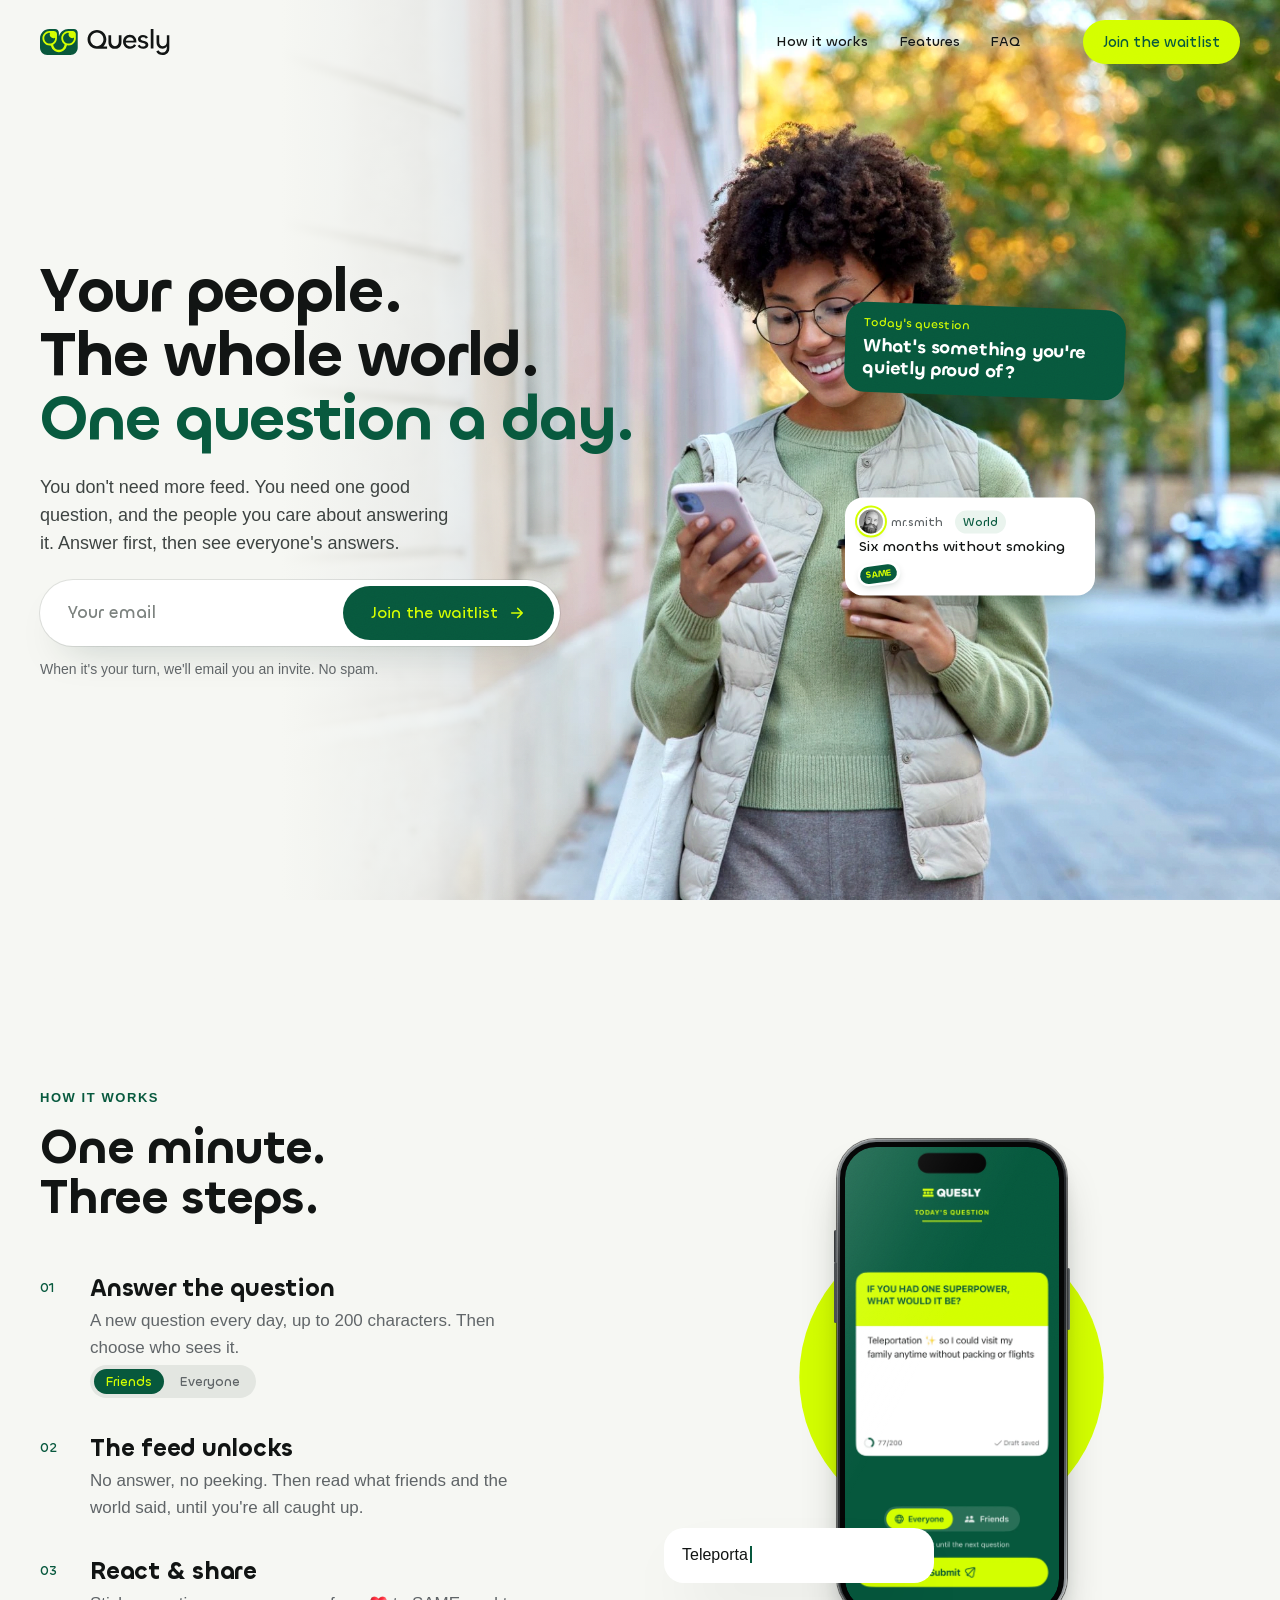
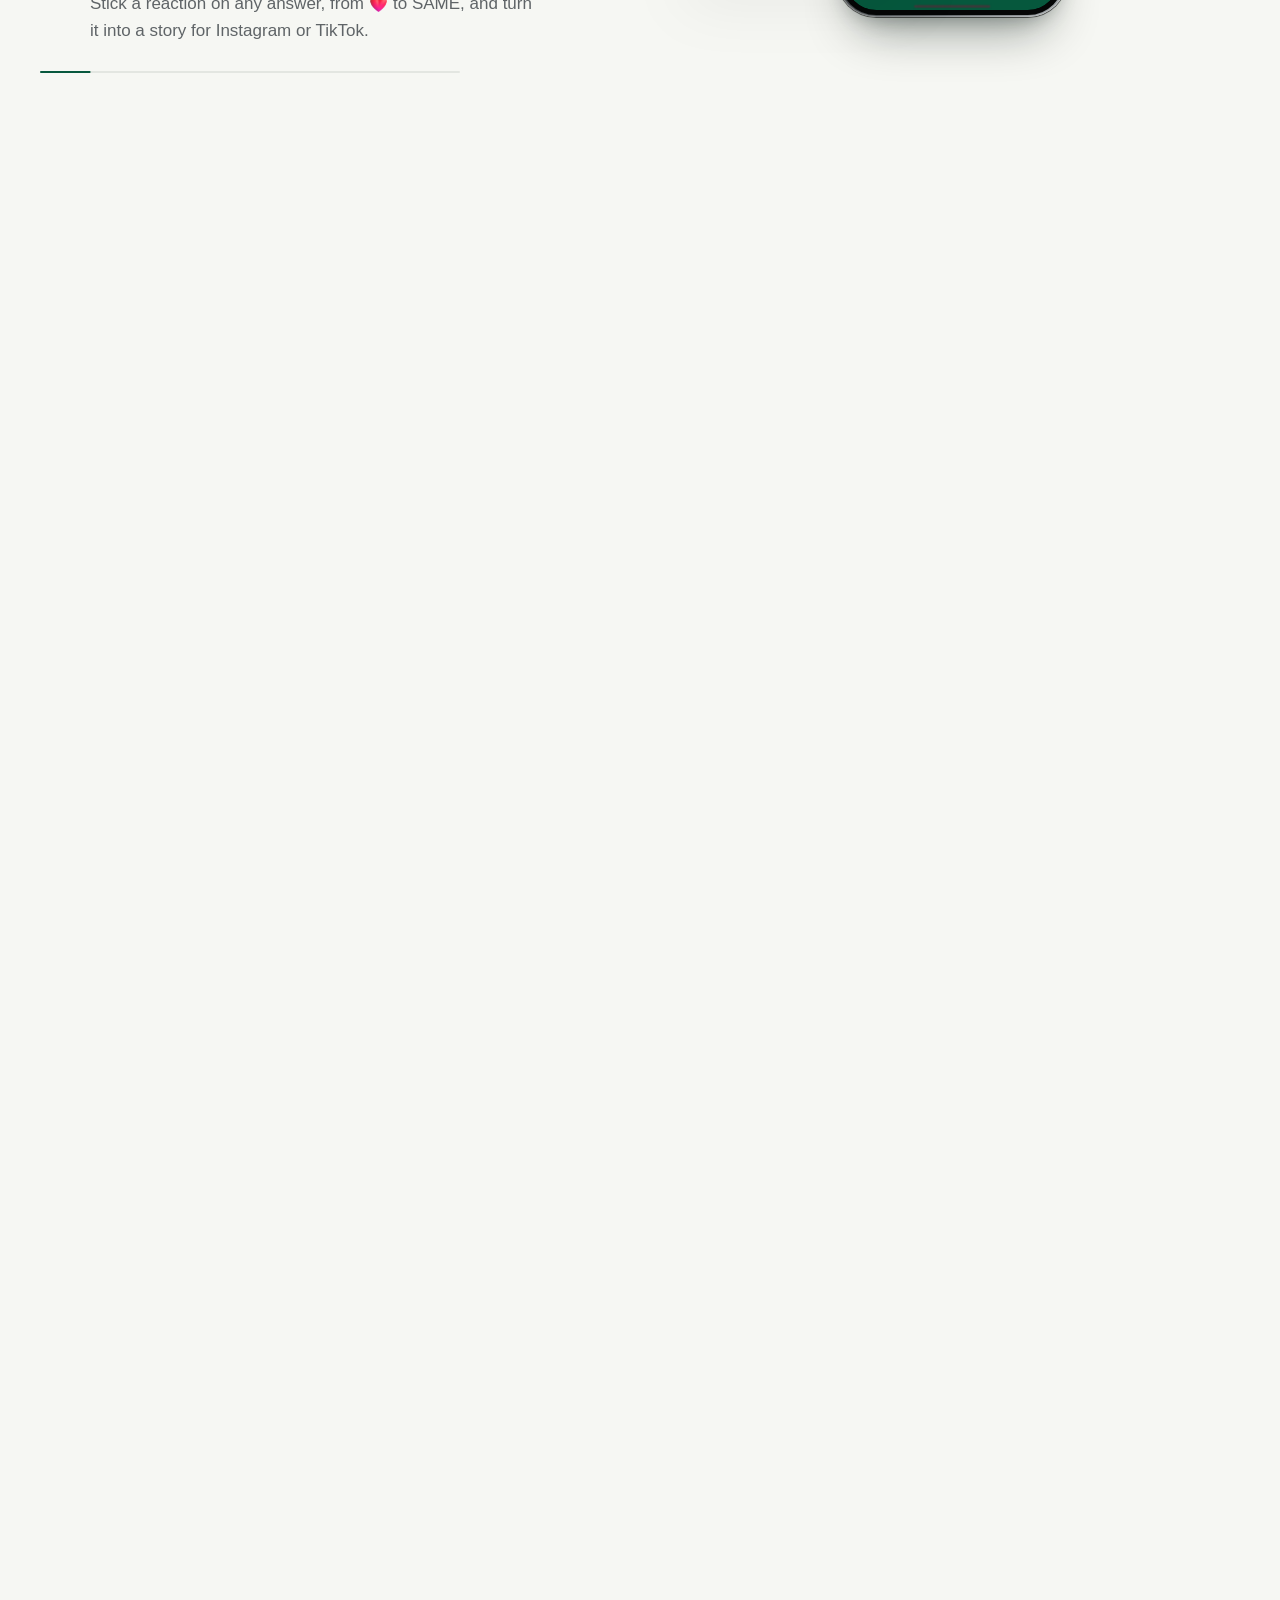
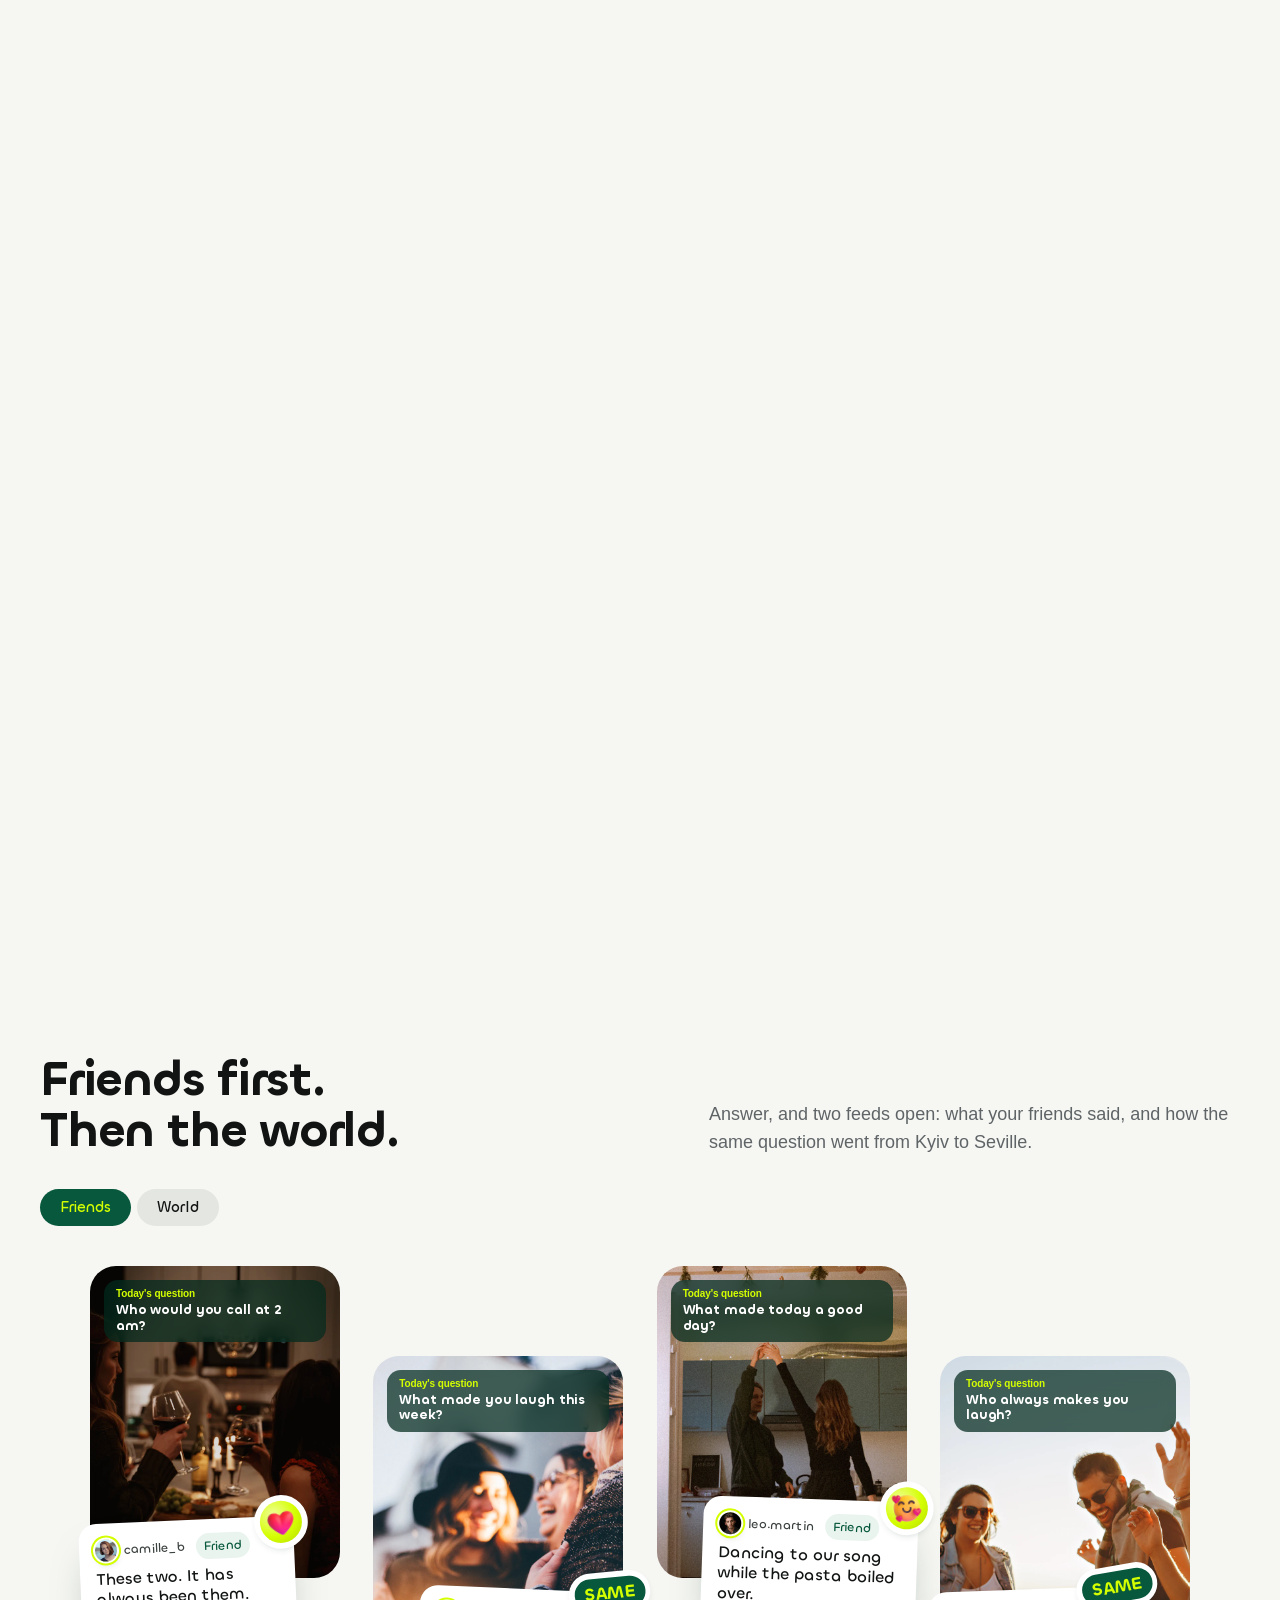
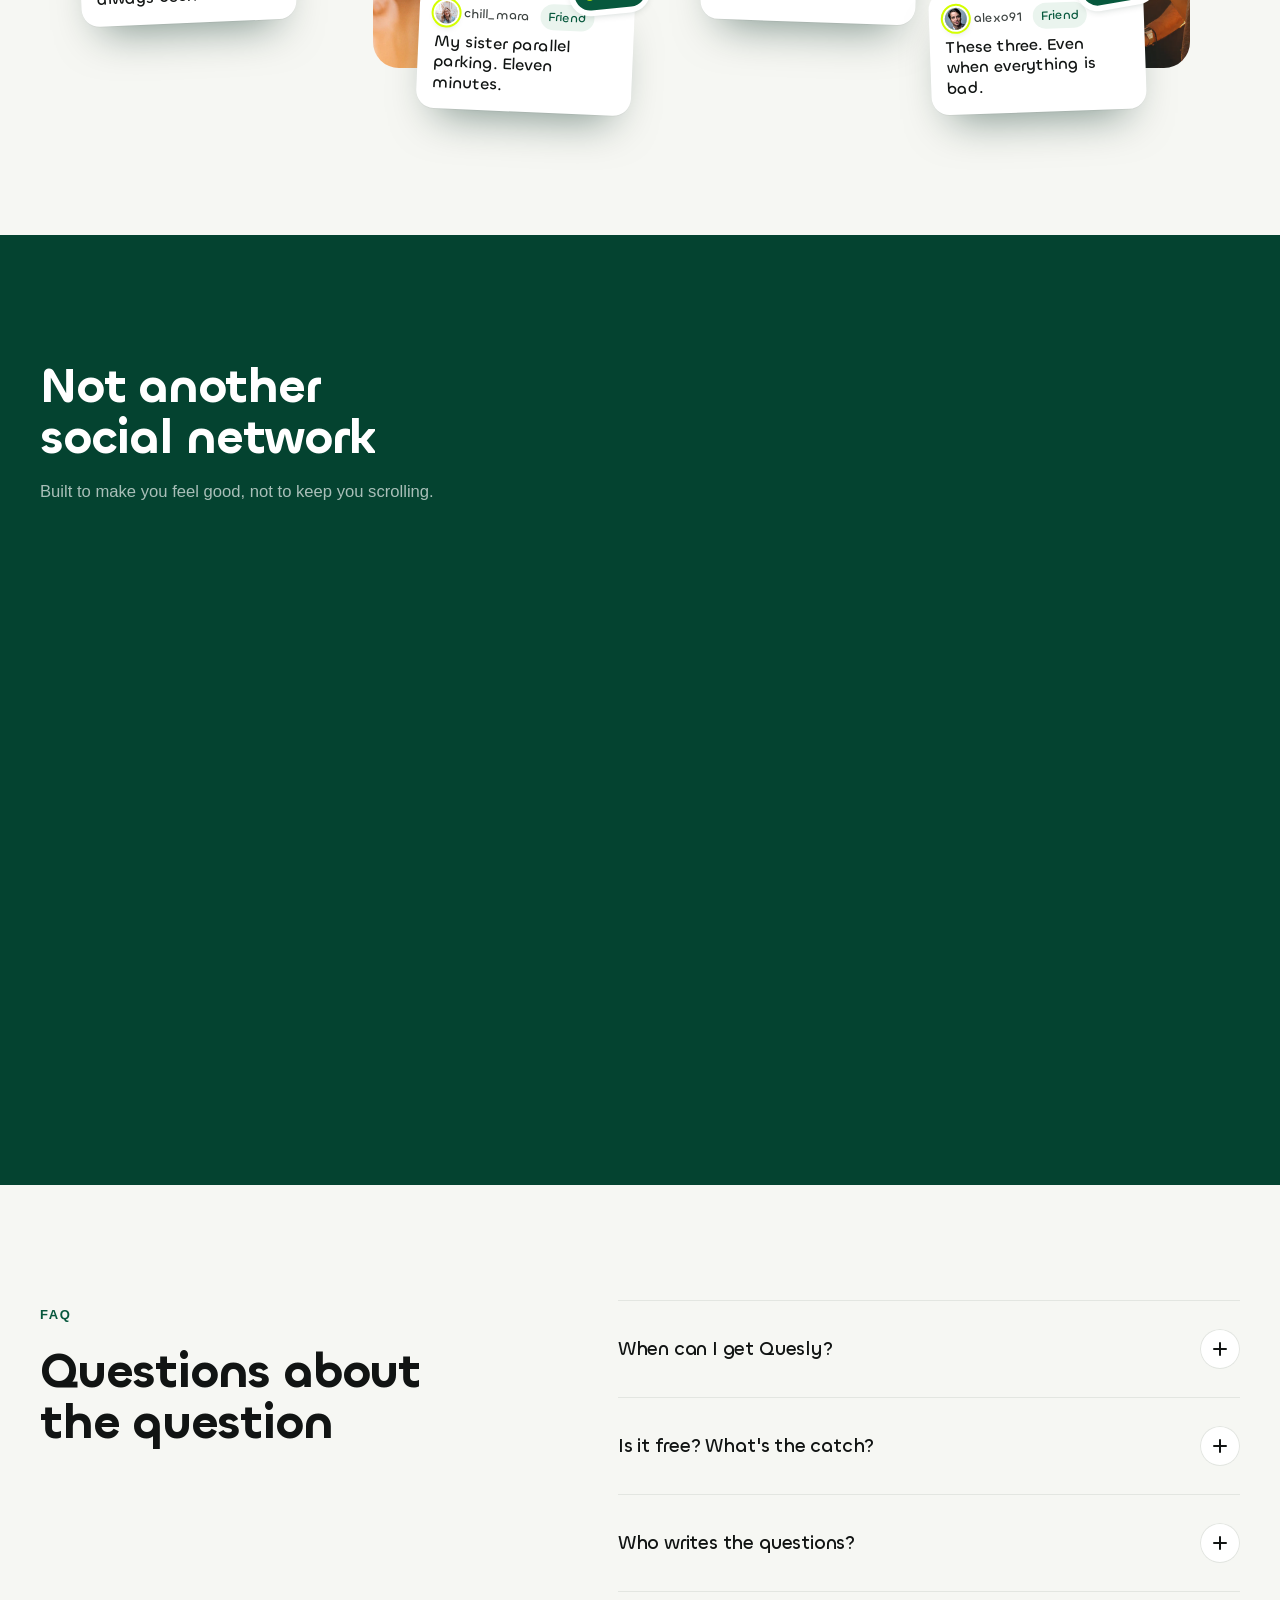
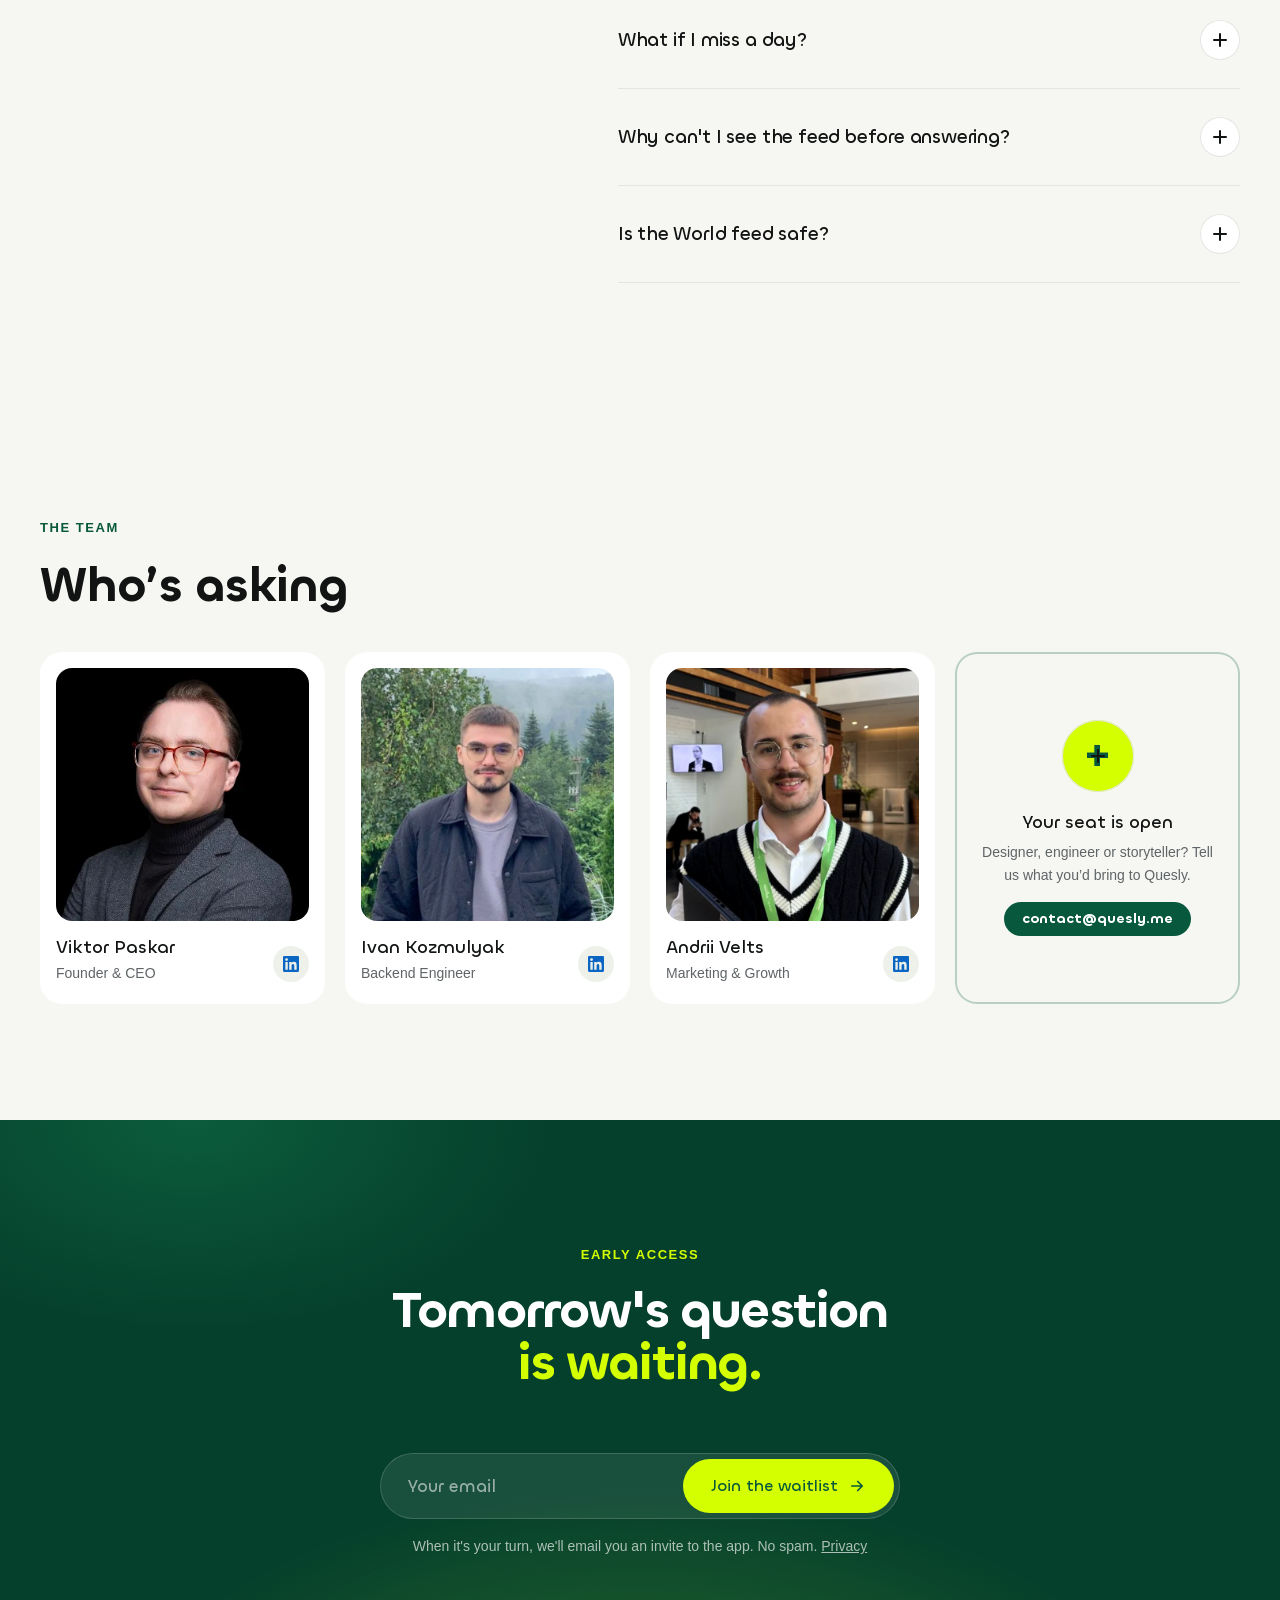
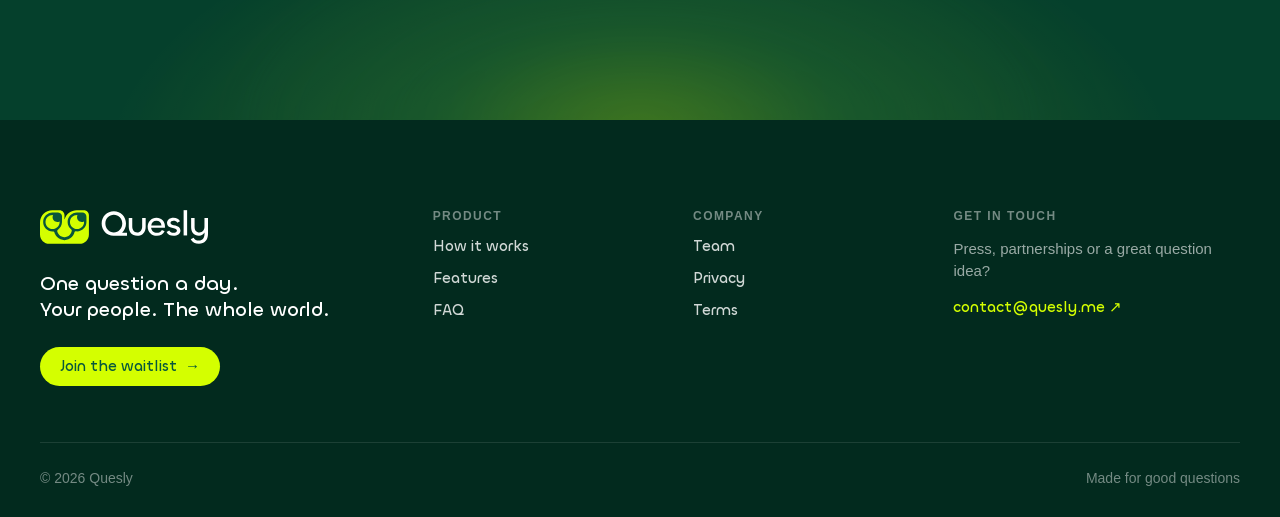
==== commit 315cd108: "Footer: brand block, three link columns and contact instead of the giant wordmark Co-Authored-By: Cl" ====
--- a/index.html
+++ b/index.html
@@ -324,20 +324,33 @@
 
 <footer class="footer">
   <div class="wrap">
-    <p class="footer-contact">Press, partnerships or a great question idea? <a class="join-mail" href="mailto:contact@quesly.me" data-email="contact@quesly.me">contact@quesly.me</a> <span aria-hidden="true">&#8599;</span></p>
-    <div class="footer-top">
-
-      <nav aria-label="Footer">
+    <div class="fx-top">
+      <div class="fx-brand">
+        <a class="fx-logo" href="#top" aria-label="Quesly, back to top"><svg><use href="#logo"/></svg></a>
+        <p class="fx-tag">One question a day.<br>Your people. The whole world.</p>
+        <a class="fx-cta" href="#join">Join the waitlist <span aria-hidden="true">&#8594;</span></a>
+      </div>
+      <nav class="fx-col" aria-label="Product">
+        <h3>Product</h3>
         <a href="#how">How it works</a>
         <a href="#features">Features</a>
         <a href="#faq">FAQ</a>
+      </nav>
+      <nav class="fx-col" aria-label="Company">
+        <h3>Company</h3>
+        <a href="#team">Team</a>
         <a href="privacy">Privacy</a>
         <a href="terms">Terms</a>
       </nav>
-    </div>
-    <div class="footer-word" aria-hidden="true"><svg><use href="#logo"/></svg></div>
-    <div class="footer-bottom">
+      <div class="fx-col">
+        <h3>Get in touch</h3>
+        <p>Press, partnerships or a great question idea?</p>
+        <a class="join-mail fx-mail" href="mailto:contact@quesly.me" data-email="contact@quesly.me">contact@quesly.me <span aria-hidden="true">&#8599;</span></a>
+      </div>
+    </div>
+    <div class="footer-bottom fx-bottom">
       <span>© <span data-year>2026</span> Quesly</span>
+      <span>Made for good questions</span>
     </div>
   </div>
 </footer>
--- a/assets/css/styles.css
+++ b/assets/css/styles.css
@@ -1022,3 +1022,21 @@
 .footer-contact a:hover { text-decoration-color: var(--lime); }
 .footer-contact span { color: var(--lime); }
 .footer-contact + .footer-top { margin-top: 36px; }
+/* Footer v3: brand + three columns */
+.footer { padding: clamp(64px, 7vw, 104px) 0 28px !important; }
+.fx-top { display: grid; grid-template-columns: 1.6fr 1fr 1fr 1.3fr; gap: 40px; padding-bottom: 56px; border-bottom: 1px solid rgba(255, 255, 255, .1); }
+.fx-logo { display: inline-block; color: #fff; }
+.fx-logo svg { display: block; width: 168px; height: 40px; }
+.fx-tag { margin-top: 20px; font: 500 20px/1.3 var(--display); color: #fff; }
+.fx-cta { display: inline-flex; gap: 8px; margin-top: 24px; padding: 12px 20px; border-radius: 999px; background: var(--lime); color: var(--green) !important; font: 600 15px/1 var(--display) !important; text-decoration: none; transition: transform .3s; }
+.fx-cta:hover { transform: translateY(-2px); }
+.fx-col { display: flex; flex-direction: column; gap: 12px; align-items: flex-start; }
+.fx-col h3 { margin-bottom: 4px; font: 700 12px/1 var(--ui) !important; letter-spacing: .12em !important; text-transform: uppercase !important; color: rgba(255, 255, 255, .45); }
+.fx-col a { color: rgba(255, 255, 255, .82); text-decoration: none; transition: color .2s; }
+.fx-col a:hover { color: var(--lime); }
+.fx-col p { font-size: 15px; line-height: 1.5; color: rgba(255, 255, 255, .6); }
+.fx-mail { color: var(--lime) !important; font-weight: 600 !important; }
+.fx-bottom { margin-top: 24px !important; color: rgba(255, 255, 255, .45); }
+@media (max-width: 900px) { .fx-top { grid-template-columns: 1fr 1fr; gap: 36px 24px; } .fx-brand { grid-column: 1 / -1; } .fx-col:last-child { grid-column: 1 / -1; } }
+.fx-logo { --logo-text: #fff; } .fx-logo svg { height: 34px !important; }
+.fx-logo { --logo-mark: #D4FF00; --logo-face: #08563B; }
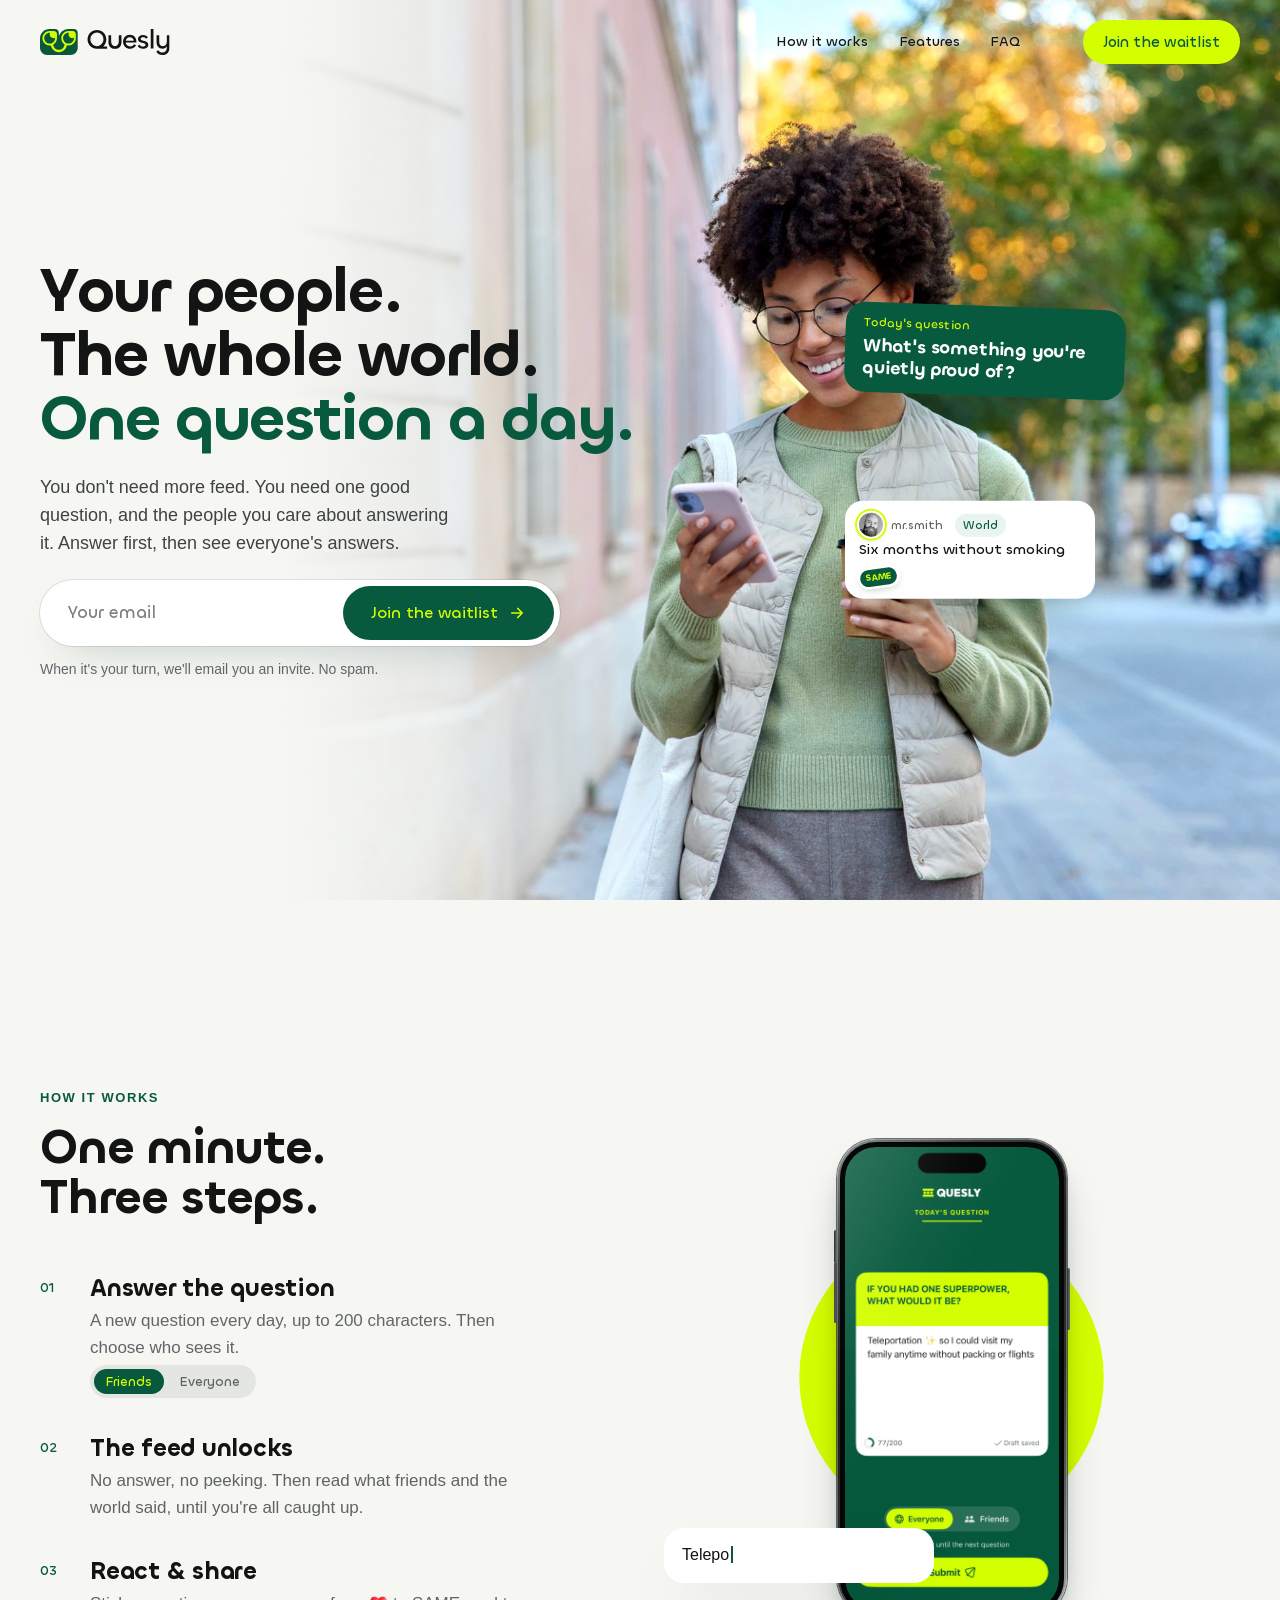
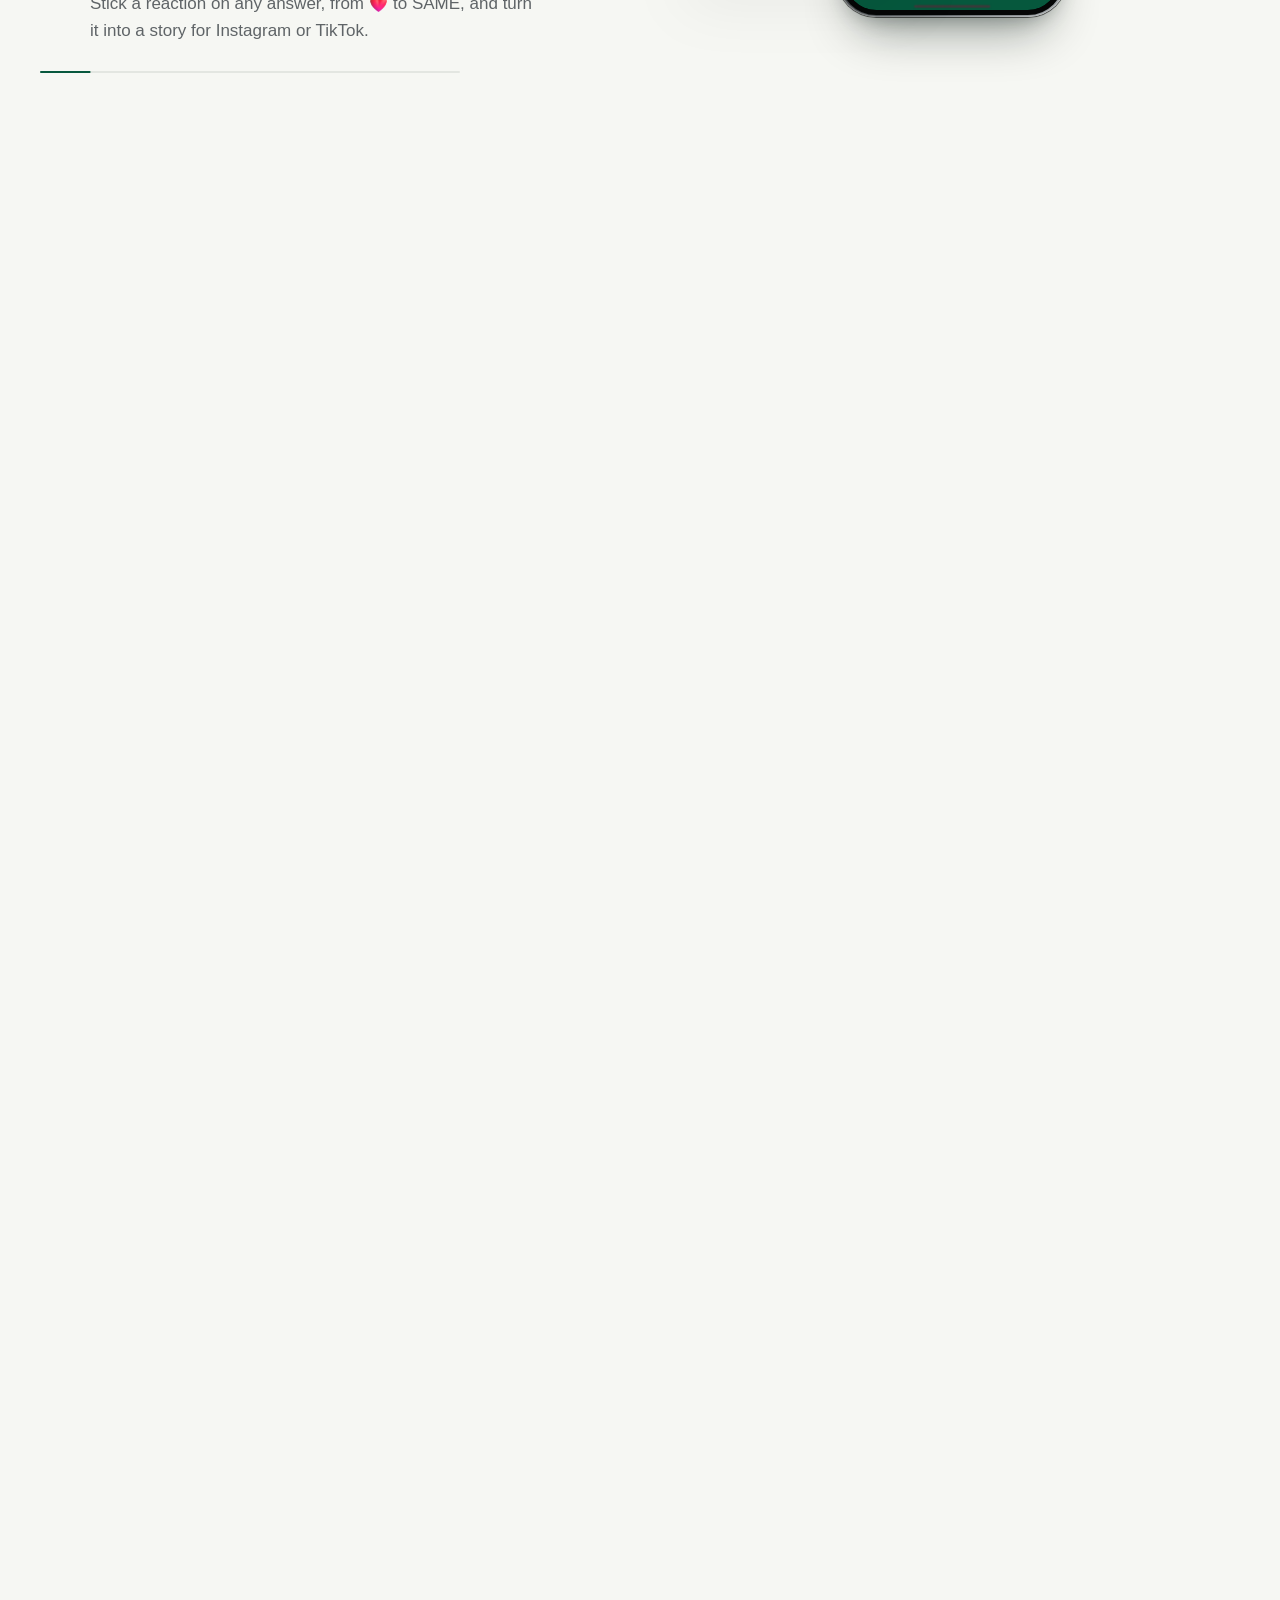
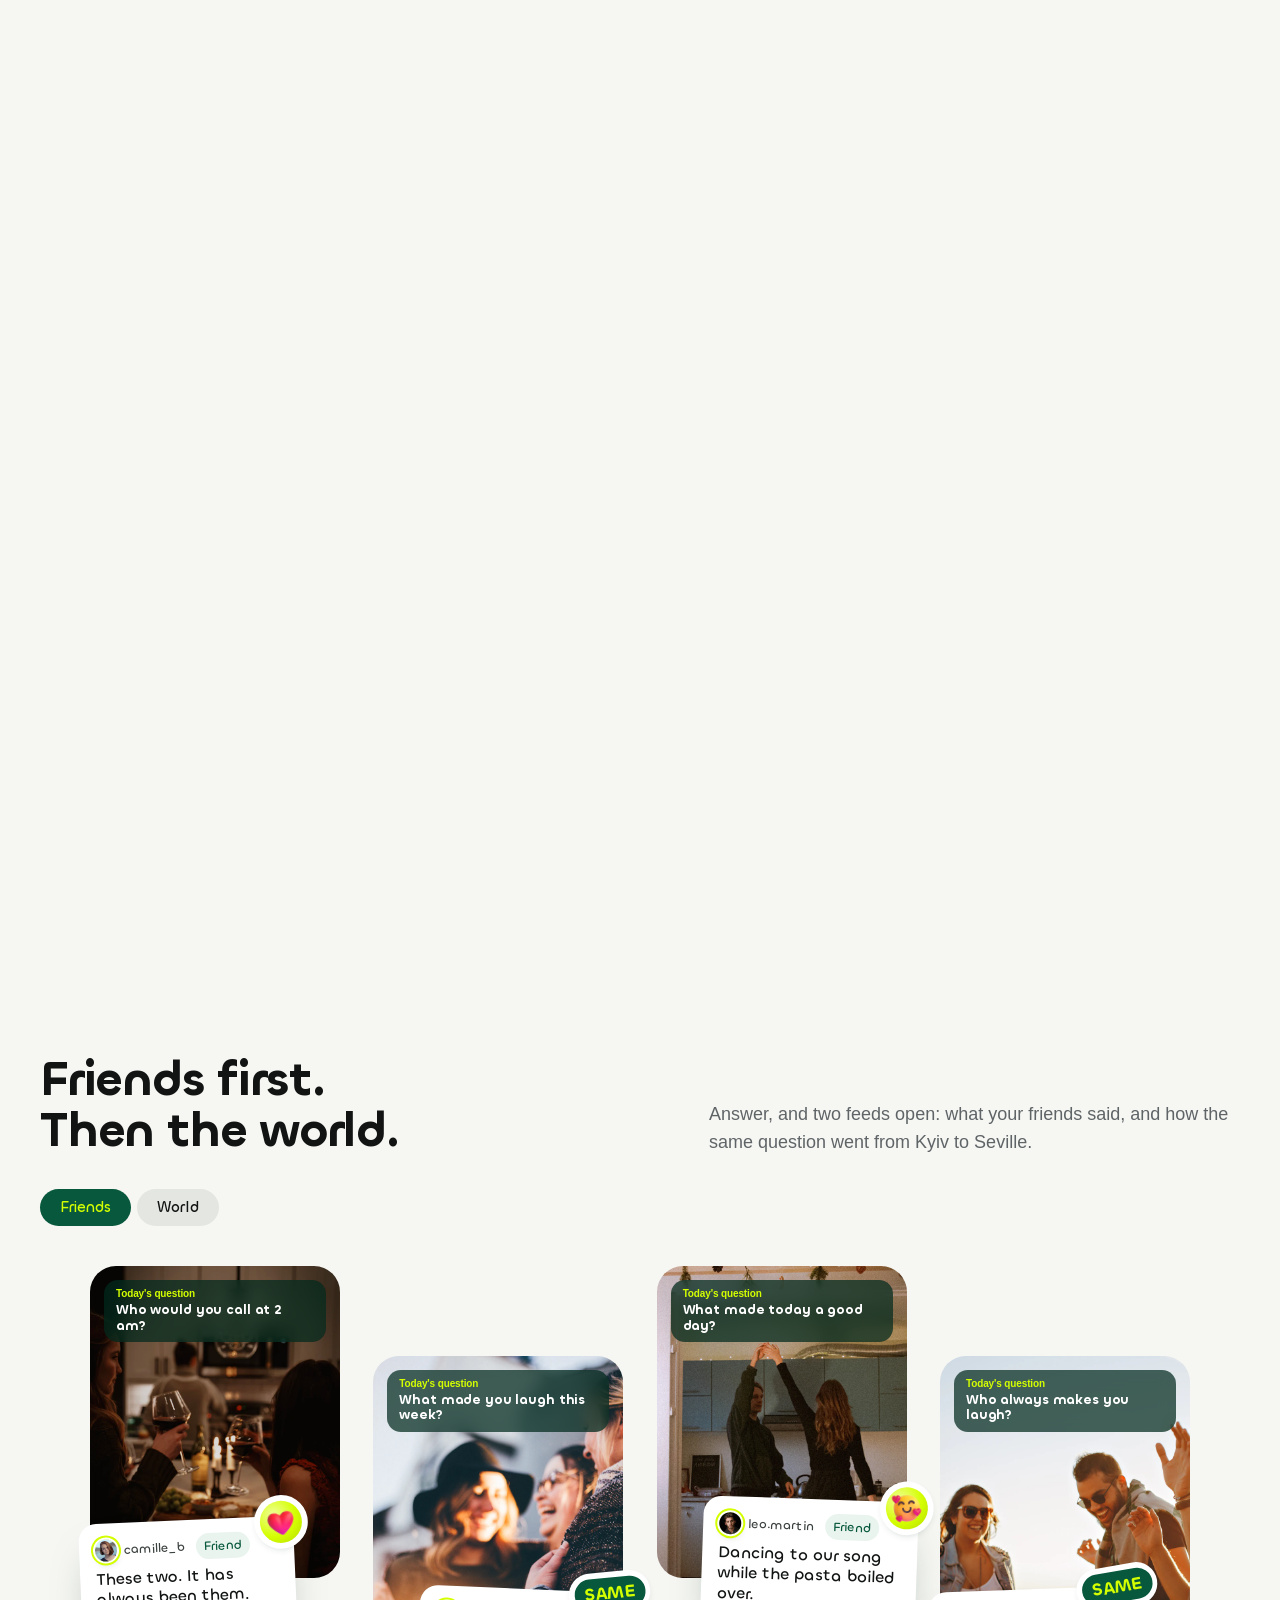
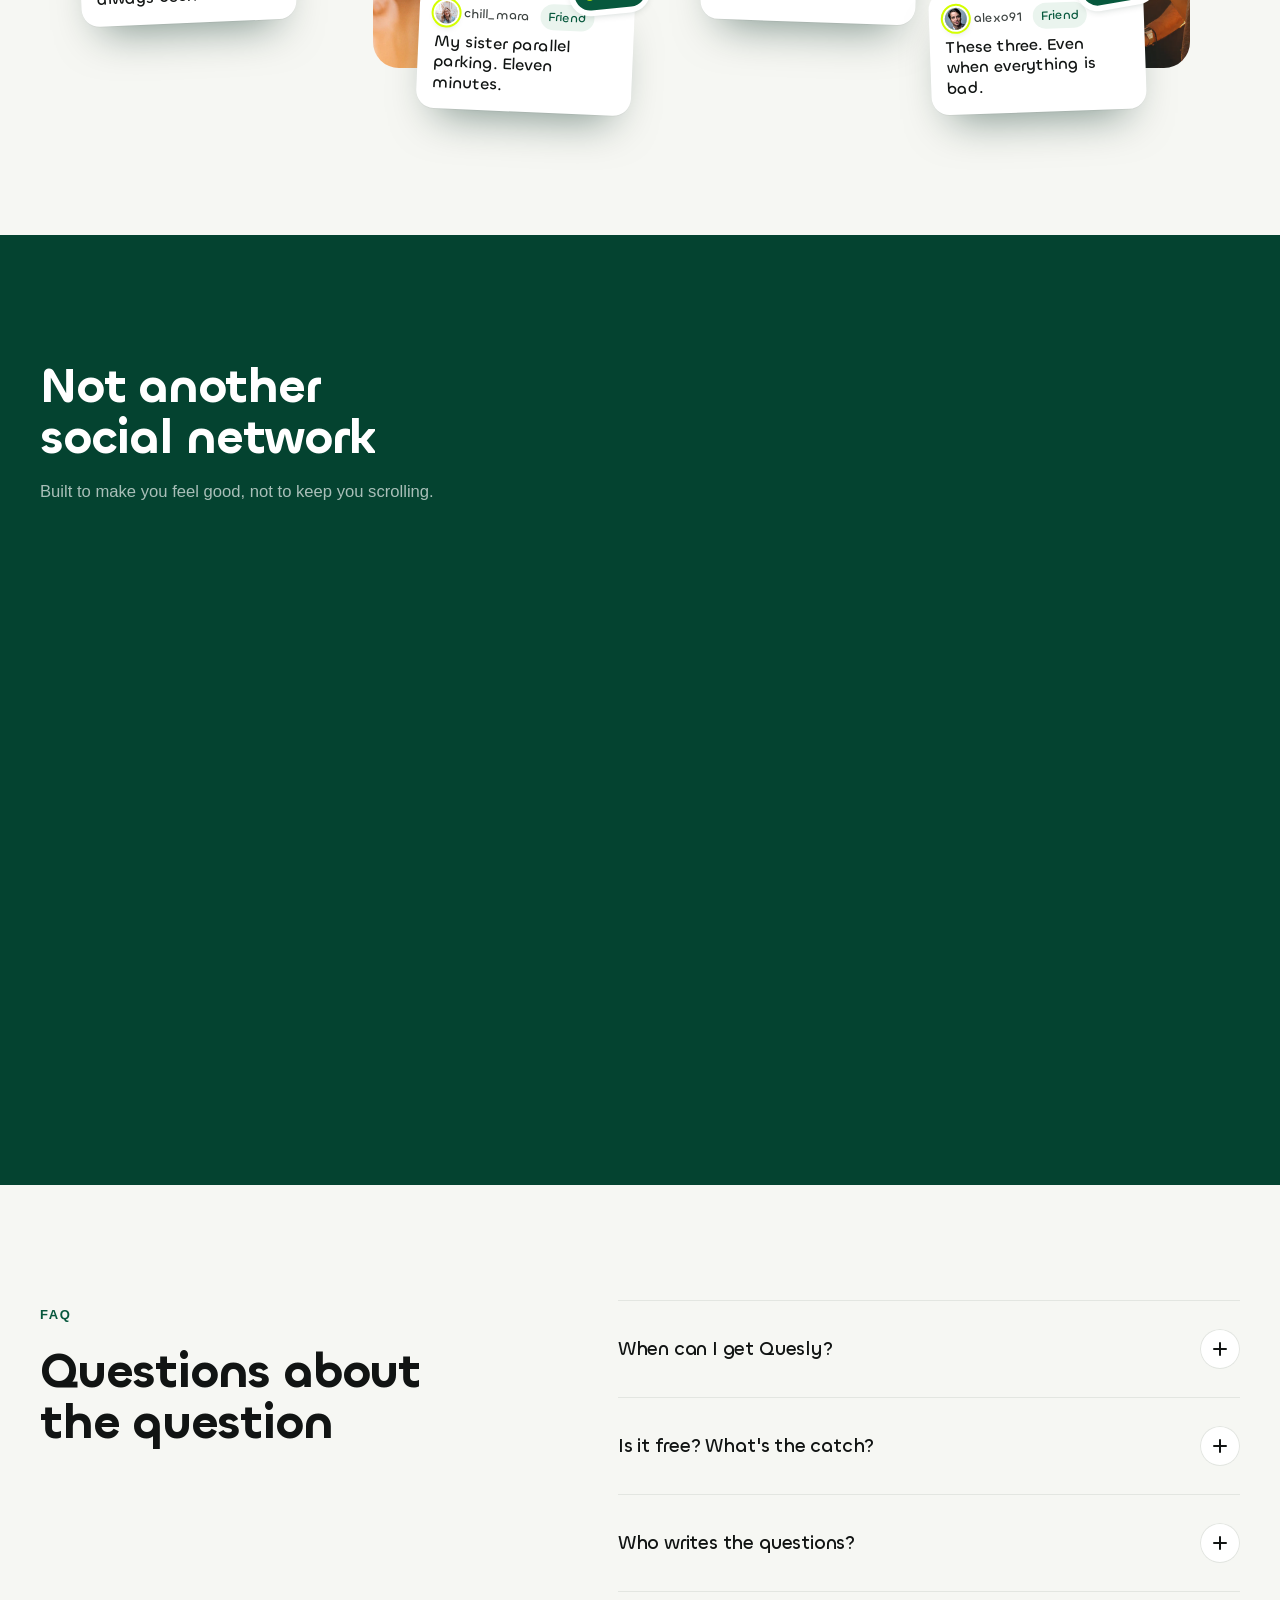
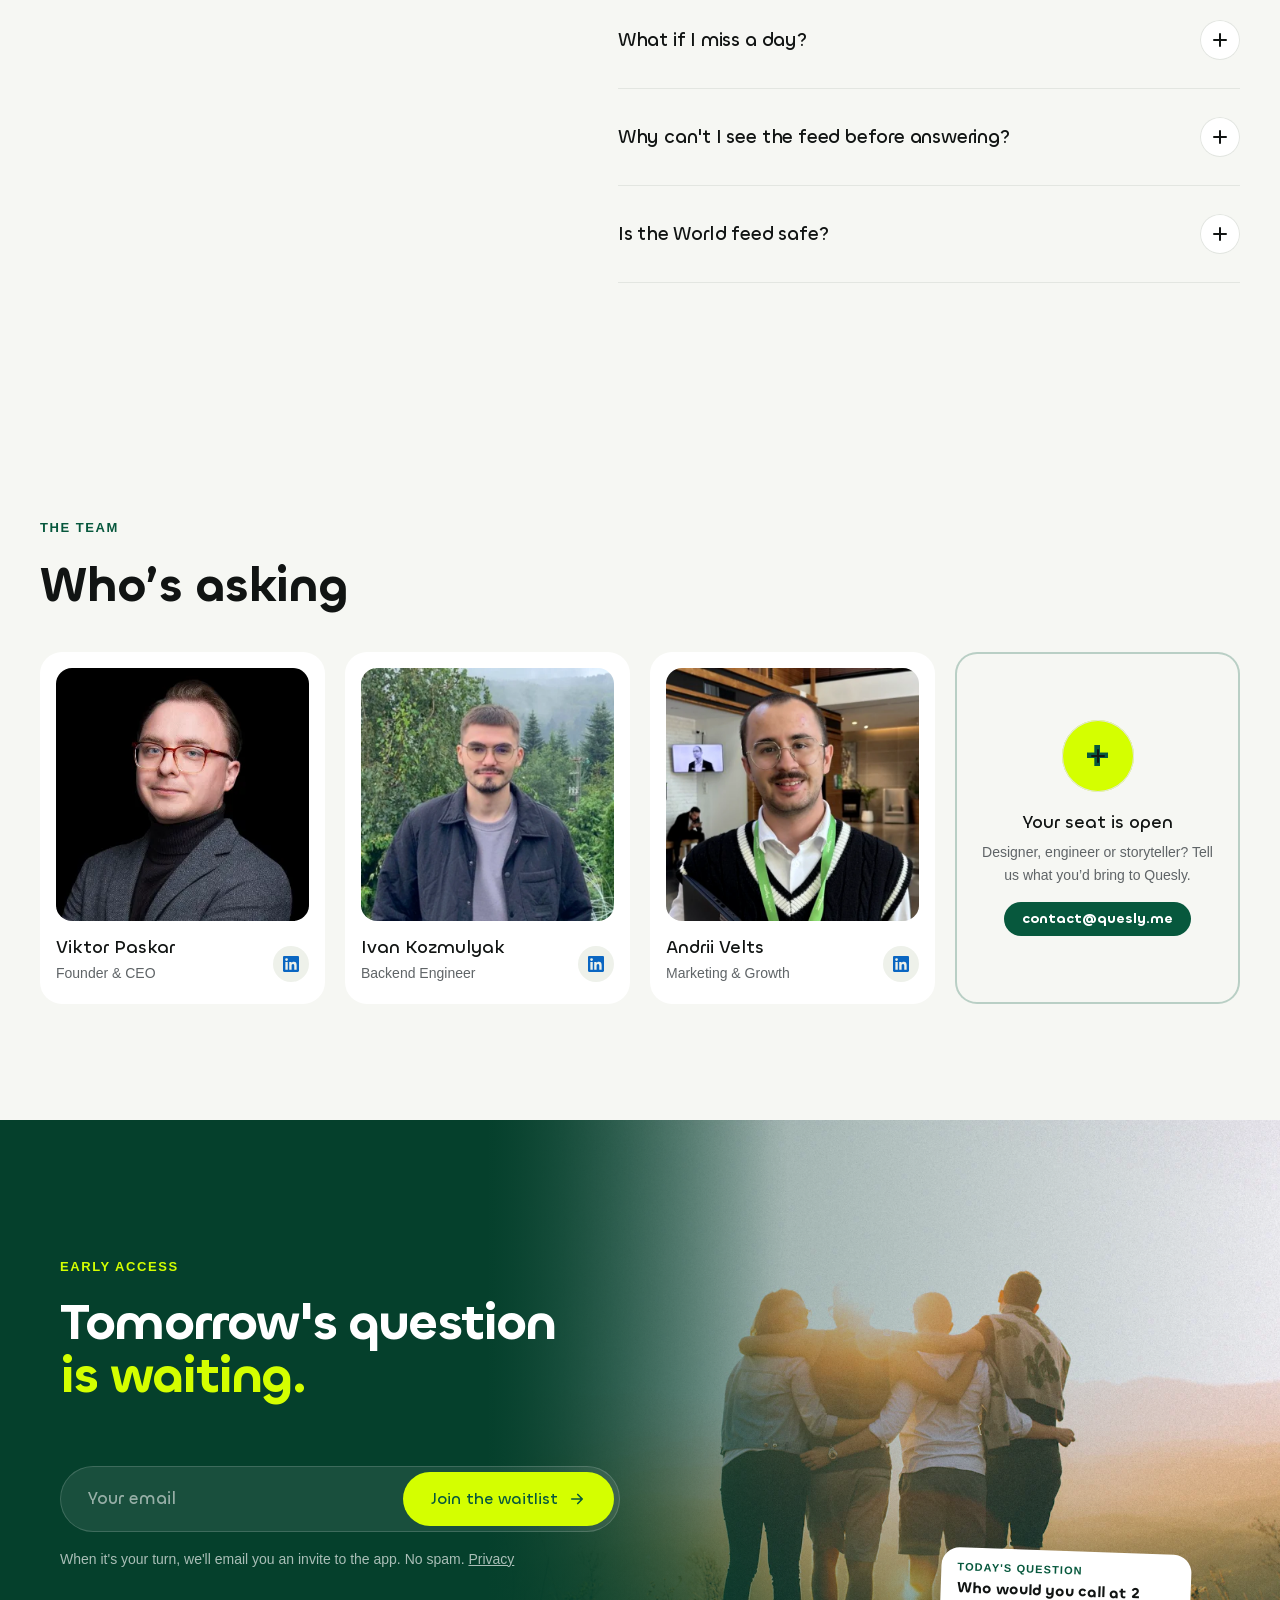
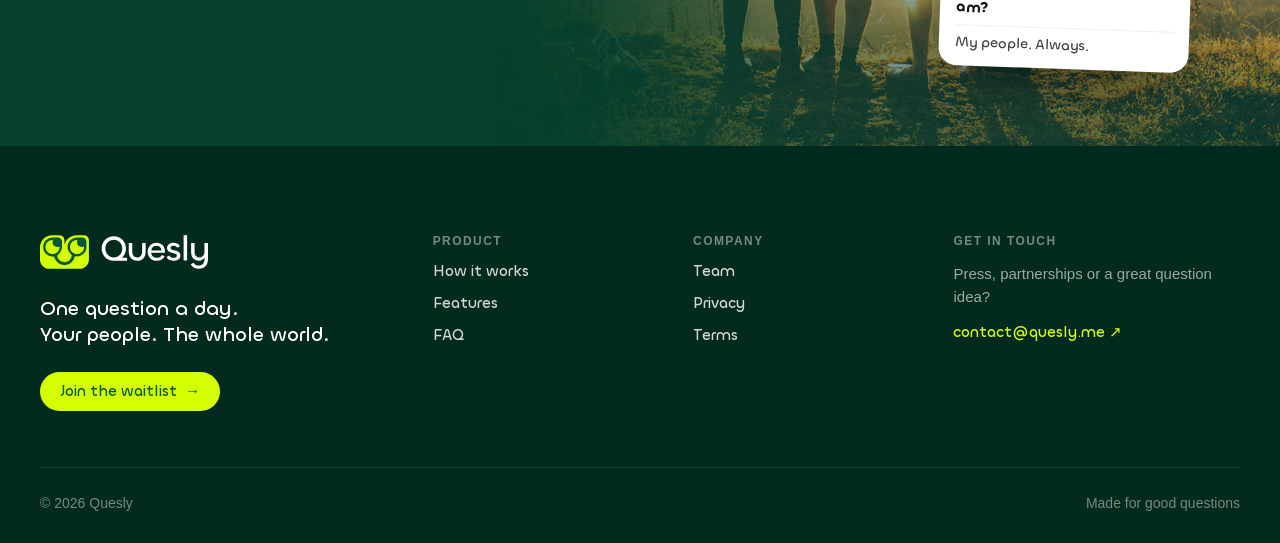
==== commit c2e32f3b: "CTA: friends photo with a question card, text on the left Co-Authored-By: Claude Opus 5.5 <noreply@a" ====
--- a/index.html
+++ b/index.html
@@ -305,7 +305,7 @@
   </section>
 
   <section class="cta" id="join" aria-labelledby="join-title">
-    <div class="cta-bg" aria-hidden="true"><span class="cta-glow"></span></div>
+    <div class="cta-bg" aria-hidden="true"><img class="cta-pic" src="assets/img/people/sunset.webp" alt="" width="1400" height="934" loading="lazy"><span class="cta-glow"></span><div class="cta-card"><small>Today's question</small><b>Who would you call at 2 am?</b><span>My people. Always.</span></div></div>
     <div class="wrap cta-inner">
       <p class="eyebrow lime" data-reveal>Early access</p>
       <h2 class="cta-title" id="join-title"><span class="ct" data-split>Tomorrow's question</span><span class="ct lime" data-split>is waiting.</span></h2>
--- a/assets/css/styles.css
+++ b/assets/css/styles.css
@@ -1040,3 +1040,25 @@
 @media (max-width: 900px) { .fx-top { grid-template-columns: 1fr 1fr; gap: 36px 24px; } .fx-brand { grid-column: 1 / -1; } .fx-col:last-child { grid-column: 1 / -1; } }
 .fx-logo { --logo-text: #fff; } .fx-logo svg { height: 34px !important; }
 .fx-logo { --logo-mark: #D4FF00; --logo-face: #08563B; }
+/* CTA v2: photo of friends on the right, text on the left */
+.cta { text-align: left !important; padding: clamp(110px, 11vw, 170px) 0 !important; background: #05402C; }
+.cta-inner { align-items: flex-start !important; max-width: 1240px; }
+.cta-inner > * { max-width: 560px; }
+.cta .signup { width: 100%; }
+.cta .signup-note { text-align: left; }
+.cta-pic { position: absolute; top: 0; right: 0; width: 62%; height: 100%; object-fit: cover; object-position: 50% 70%; -webkit-mask-image: linear-gradient(90deg, transparent 0%, #000 38%); mask-image: linear-gradient(90deg, transparent 0%, #000 38%); }
+.cta-bg::after { background: linear-gradient(90deg, #05402C 30%, rgba(5, 64, 44, .35) 60%, rgba(5, 64, 44, .05) 100%), linear-gradient(0deg, rgba(5, 64, 44, .55), transparent 40%) !important; }
+.cta-glow { display: none; }
+.cta-card { position: absolute; z-index: 2; right: clamp(24px, 7vw, 120px); bottom: clamp(32px, 6vw, 80px); width: 250px; padding: 14px 16px; border-radius: 18px; background: #fff; color: var(--ink); box-shadow: 0 24px 50px -18px rgba(0, 0, 0, .5); rotate: 2deg; }
+.cta-card small { display: block; font: 600 11px/1 var(--ui); letter-spacing: .1em; text-transform: uppercase; color: var(--green); }
+.cta-card b { display: block; margin-top: 6px; font: 600 15px/1.25 var(--display); }
+.cta-card span { display: block; margin-top: 8px; padding-top: 8px; border-top: 1px solid #eef0ec; font: 500 14px/1.3 var(--display); color: #3c4240; }
+@media (max-width: 900px) {
+  .cta { padding: 0 0 72px !important; }
+  .cta-bg { position: relative !important; height: 64vw; min-height: 260px; }
+  .cta-pic { width: 100%; -webkit-mask-image: linear-gradient(180deg, #000 55%, transparent); mask-image: linear-gradient(180deg, #000 55%, transparent); object-position: 50% 75%; }
+  .cta-bg::after { background: none !important; }
+  .cta-card { right: 16px; bottom: 12px; width: 210px; }
+  .cta-inner { margin-top: 8px; }
+}
+@media (max-width: 900px) { .cta-card { width: 180px; padding: 10px 12px; bottom: 0; right: 12px; } .cta-card b { font-size: 13px; } .cta-card span { font-size: 12.5px; } .cta-bg { height: 78vw; } }
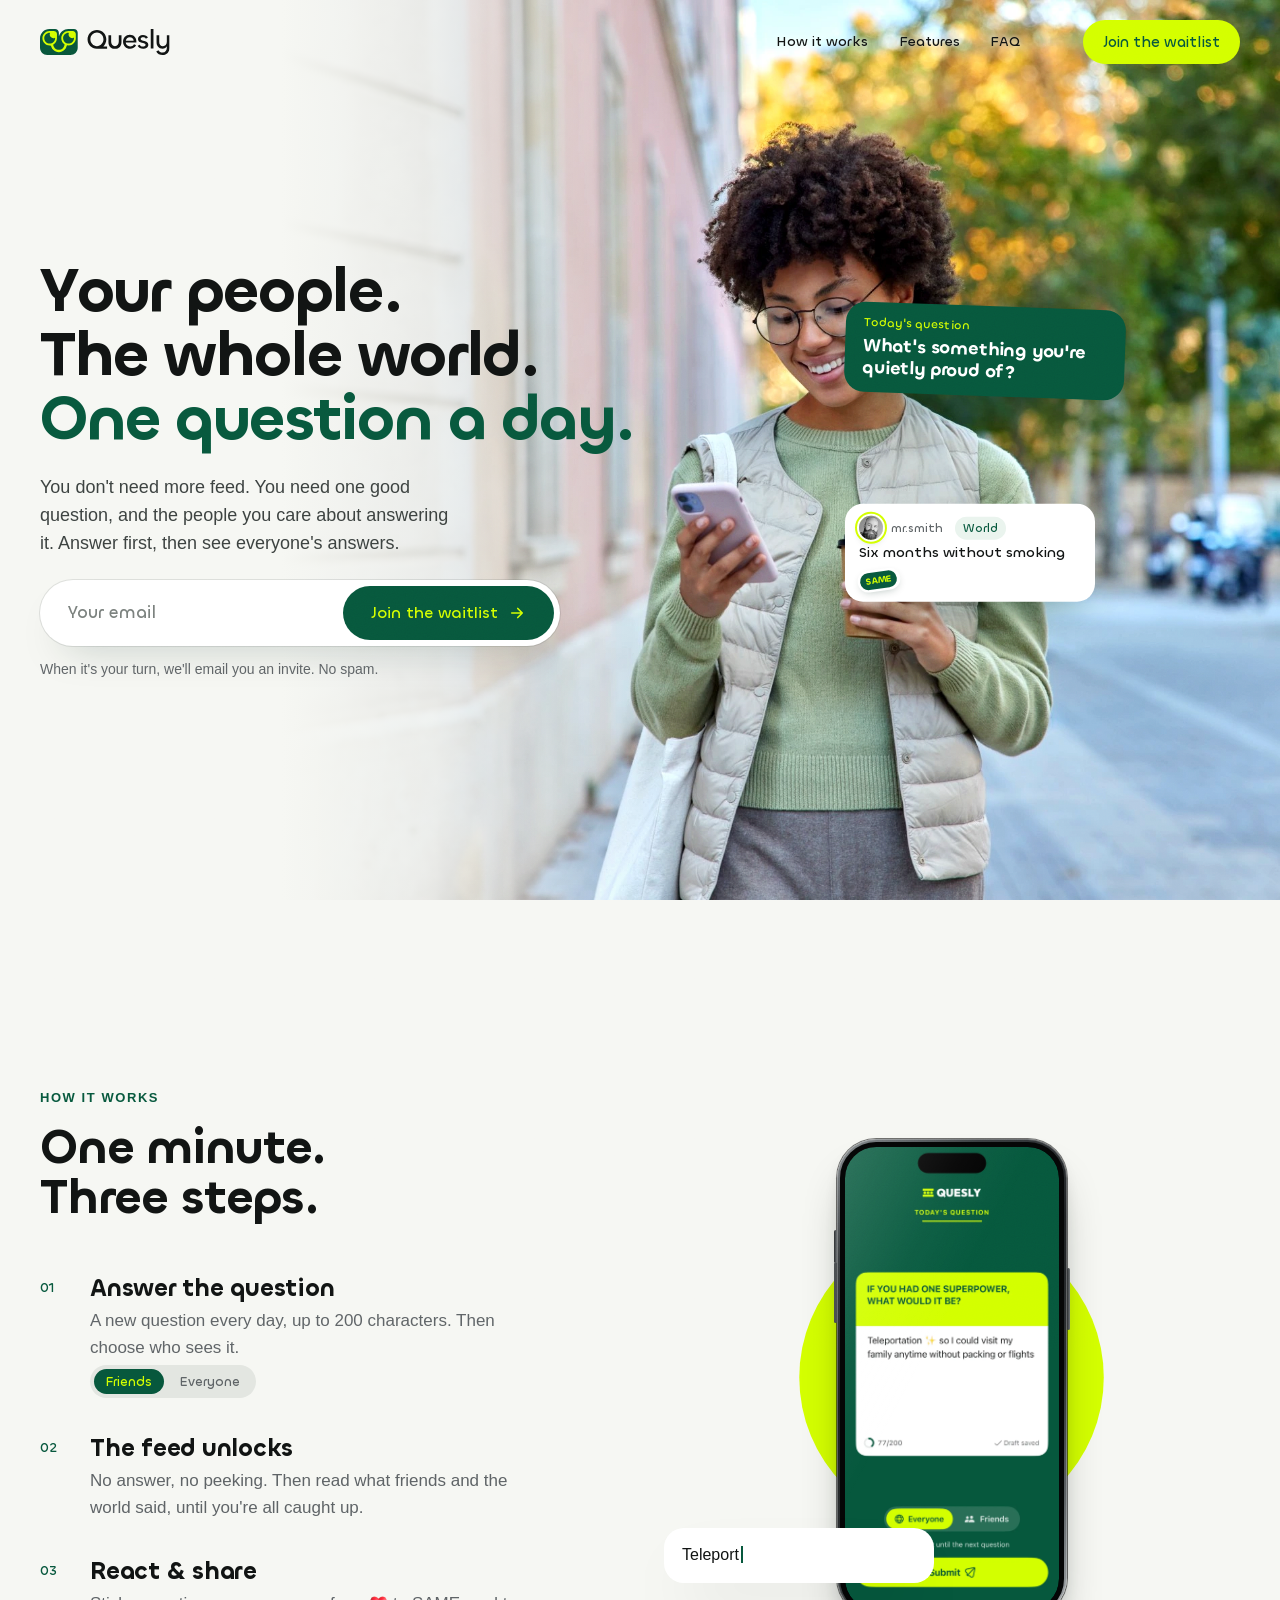
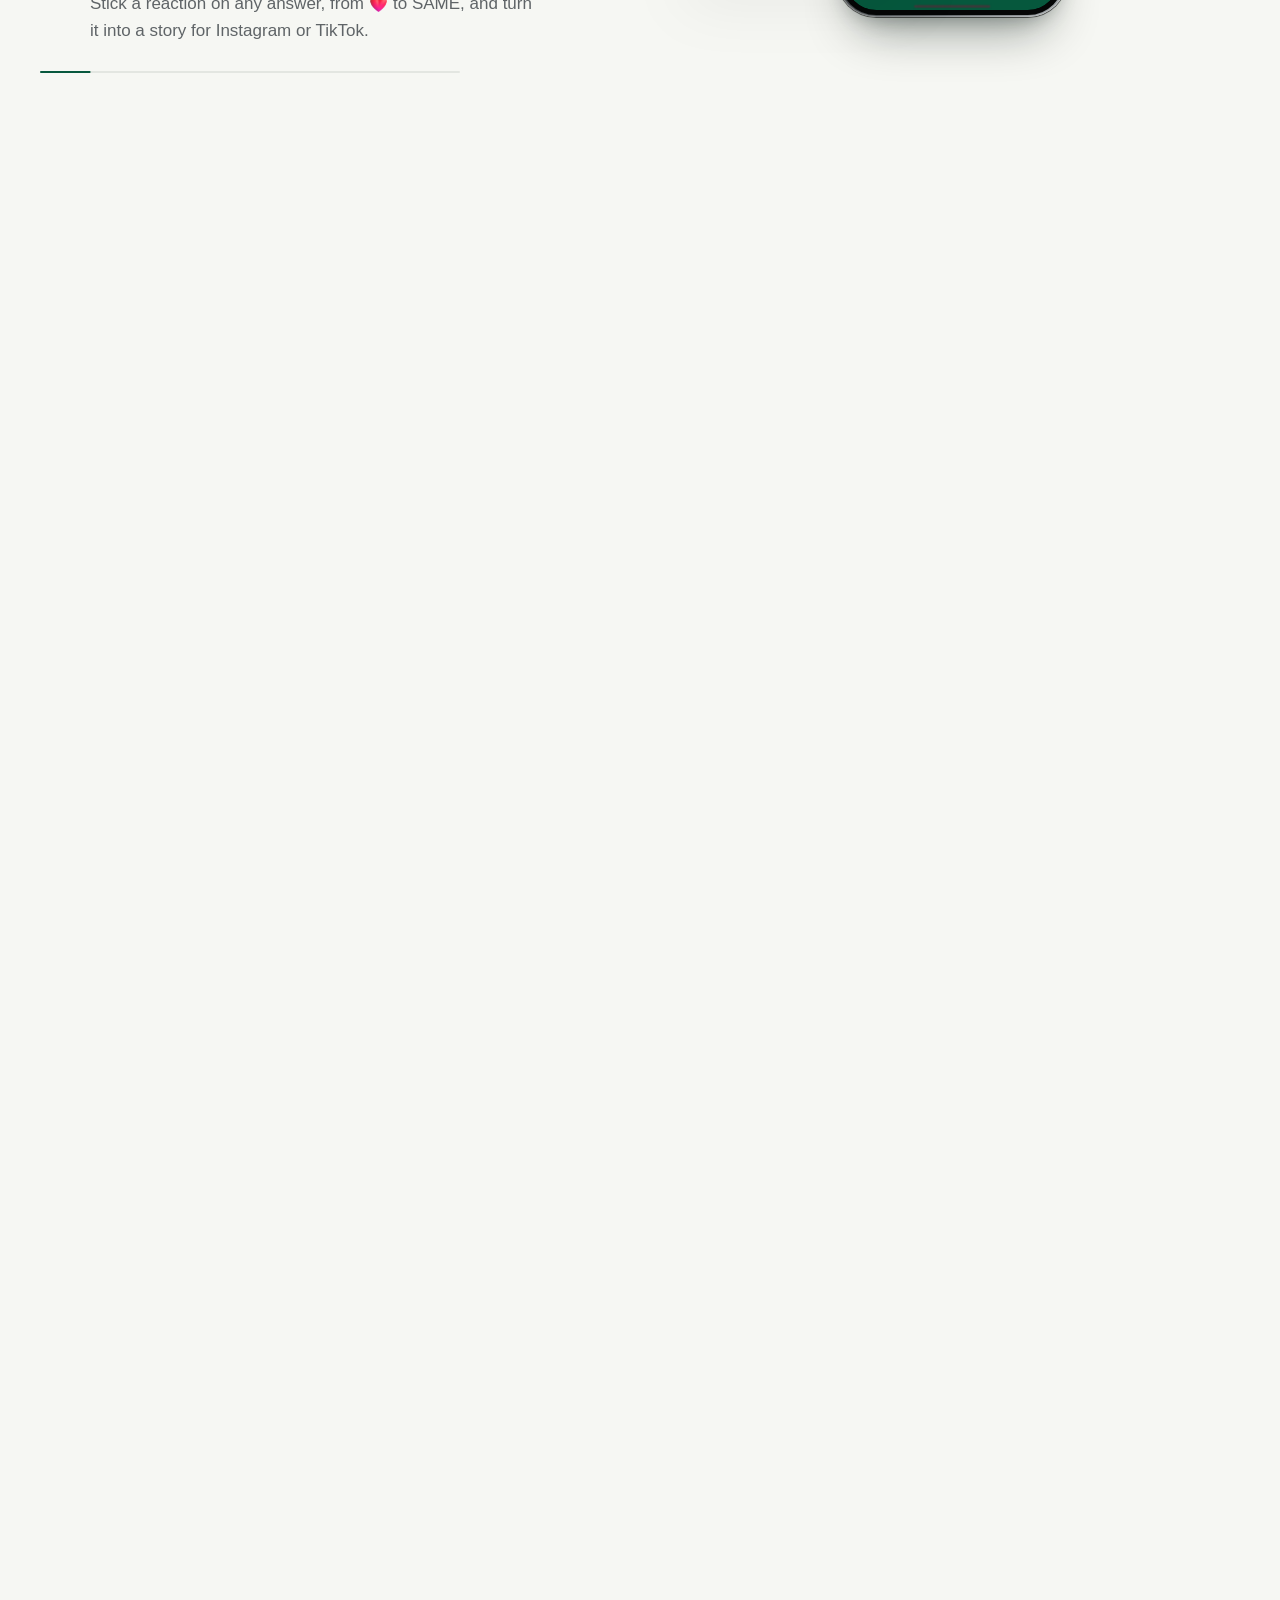
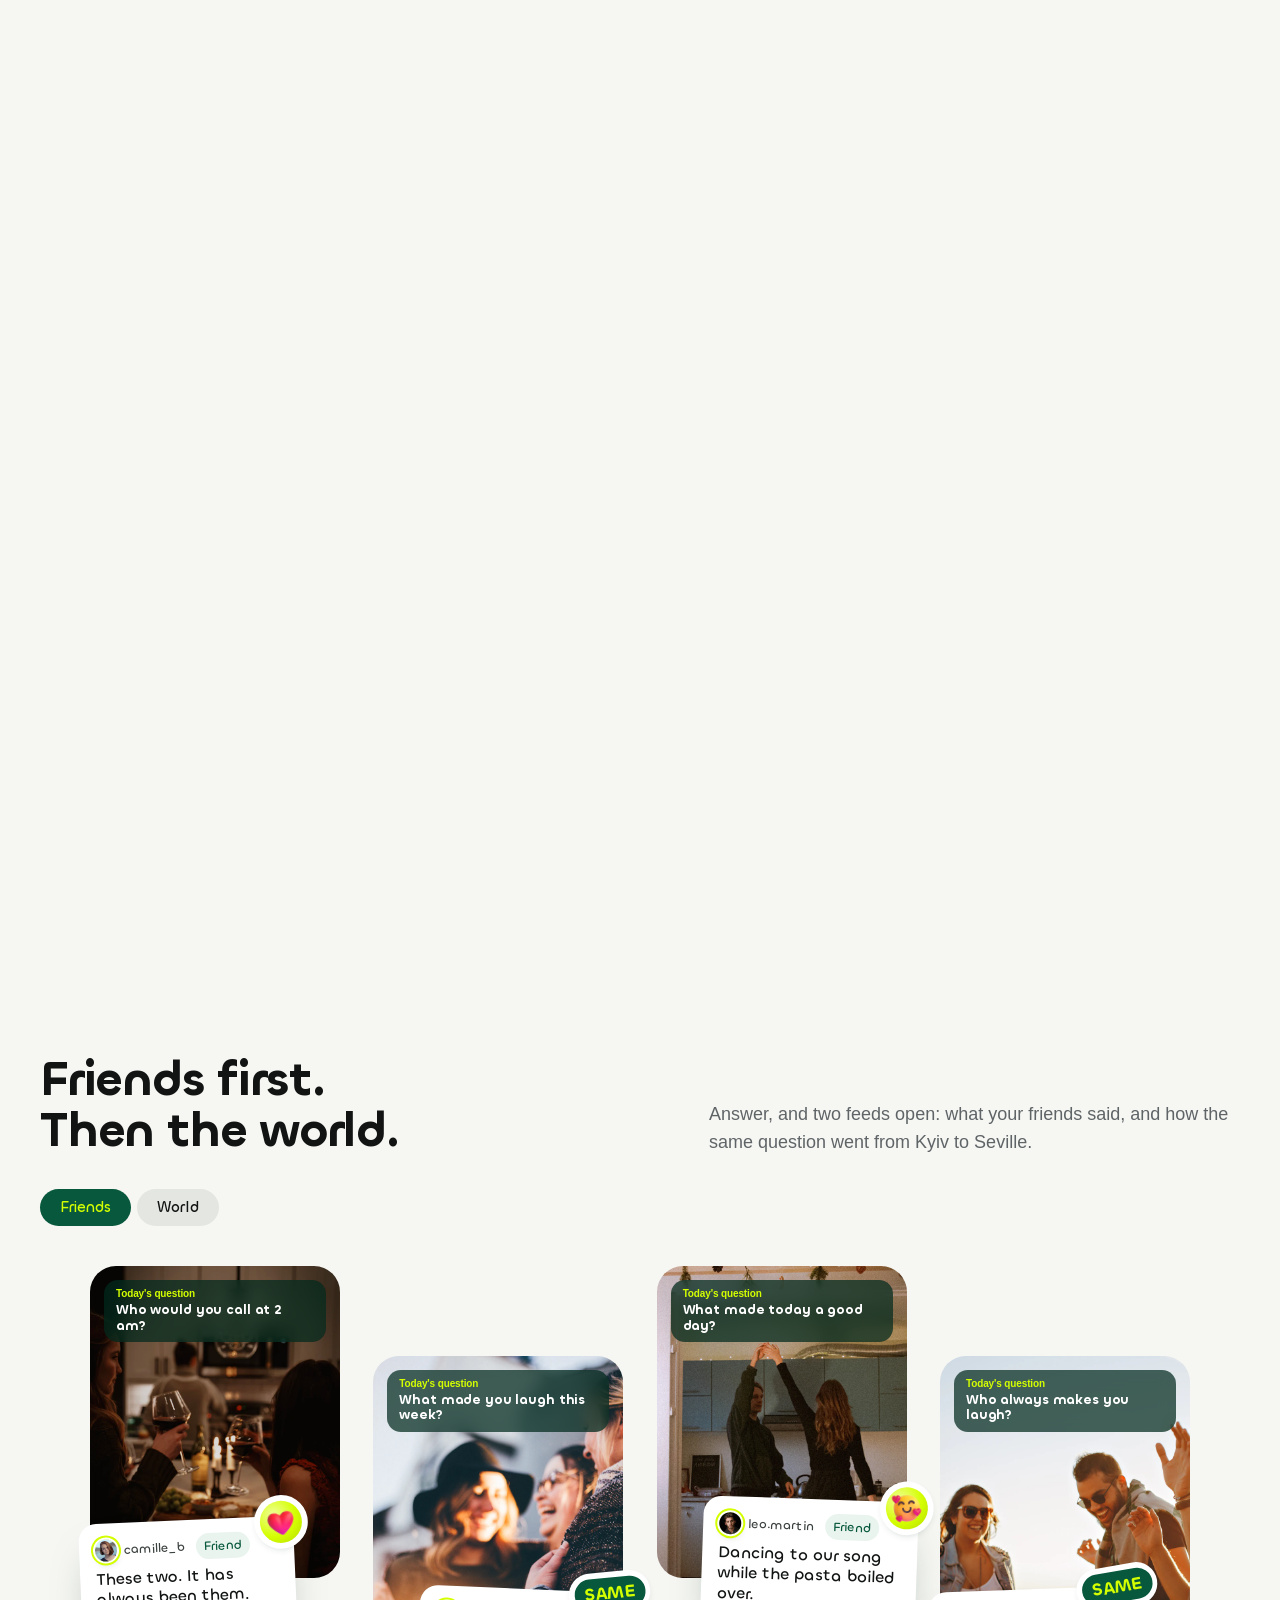
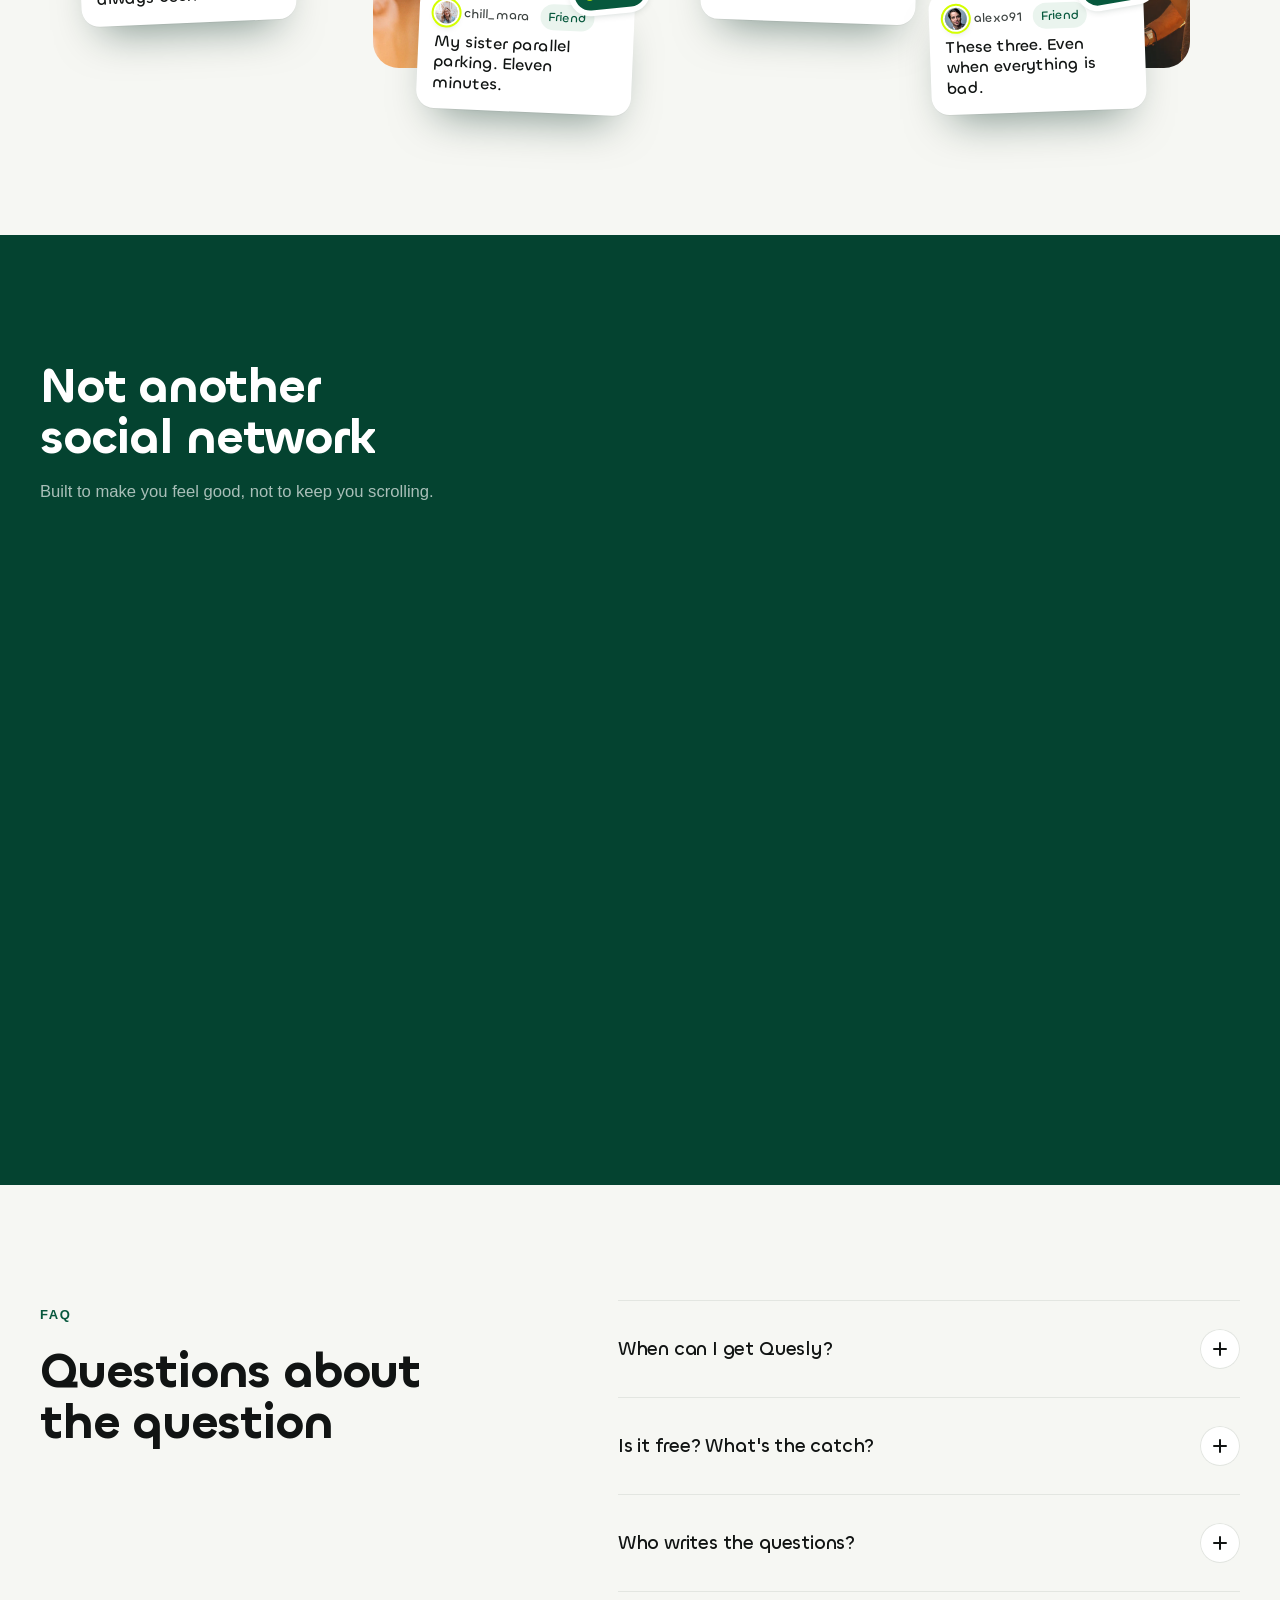
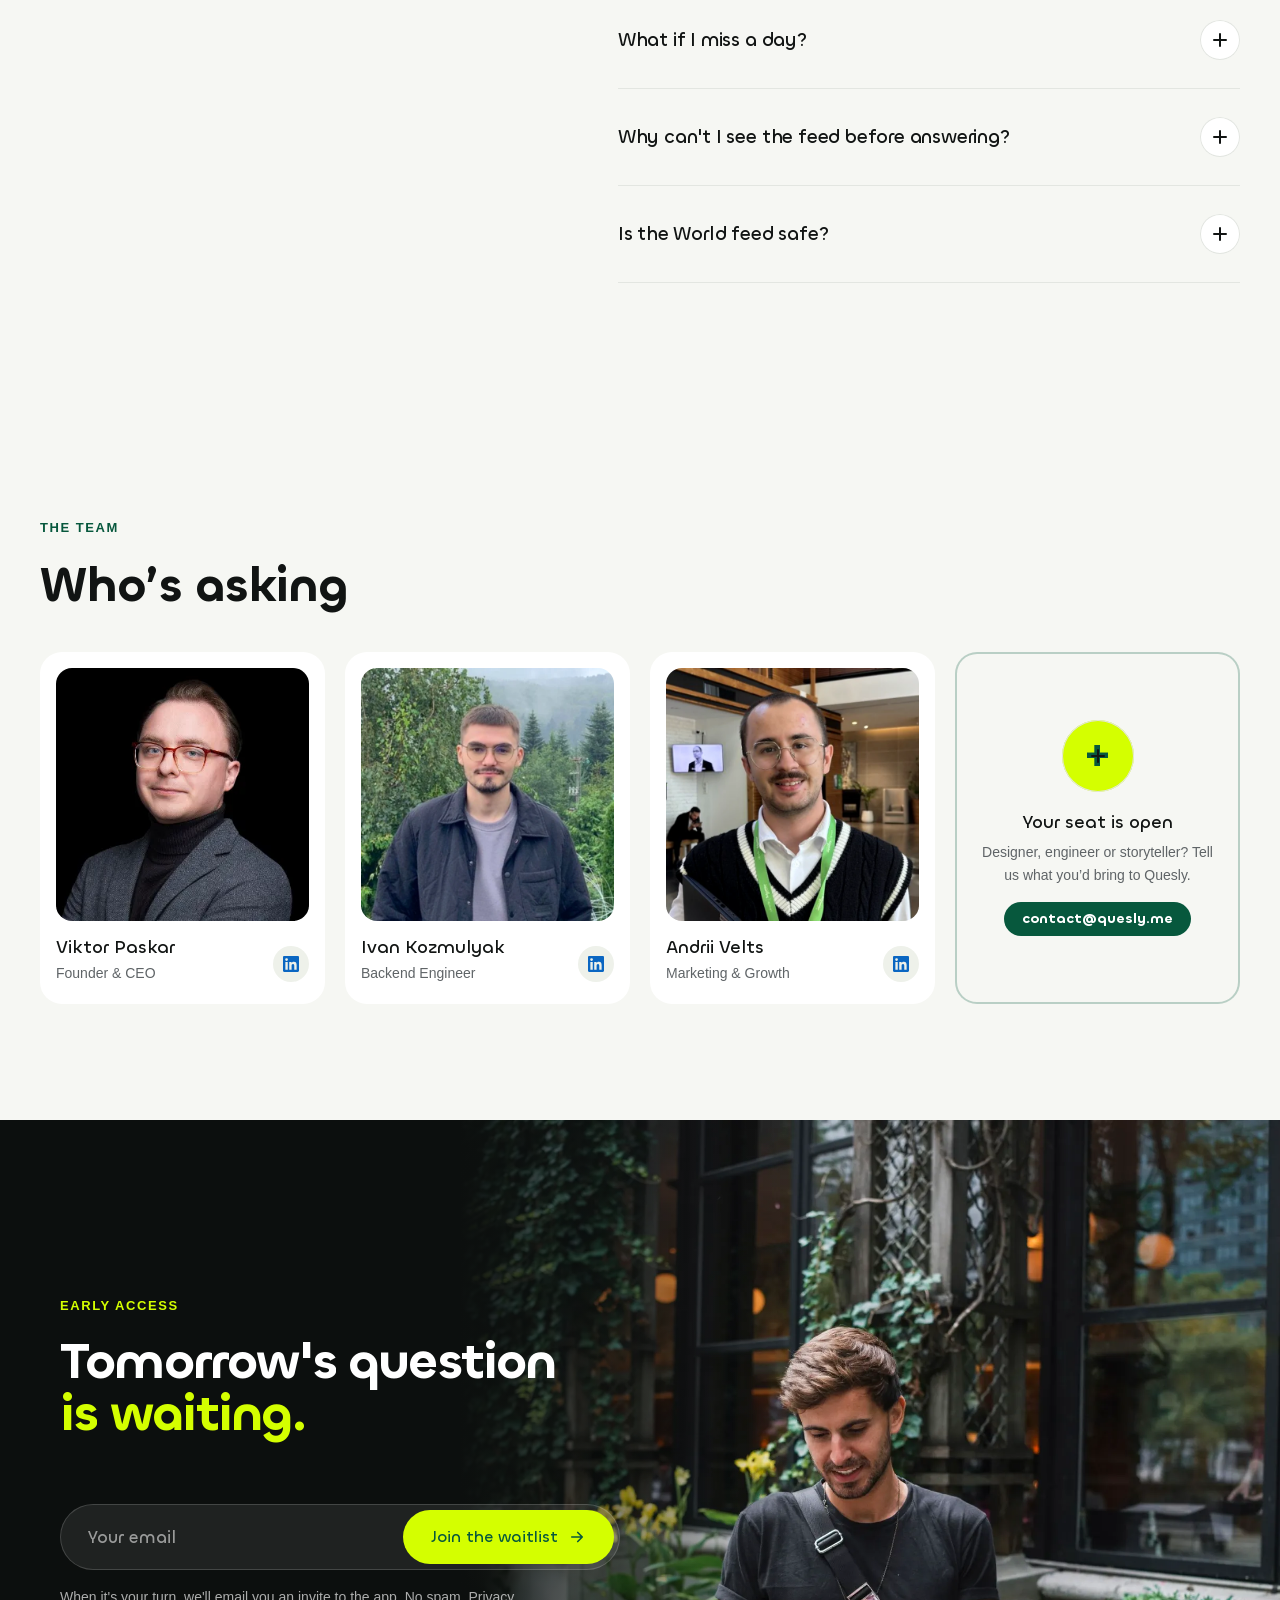
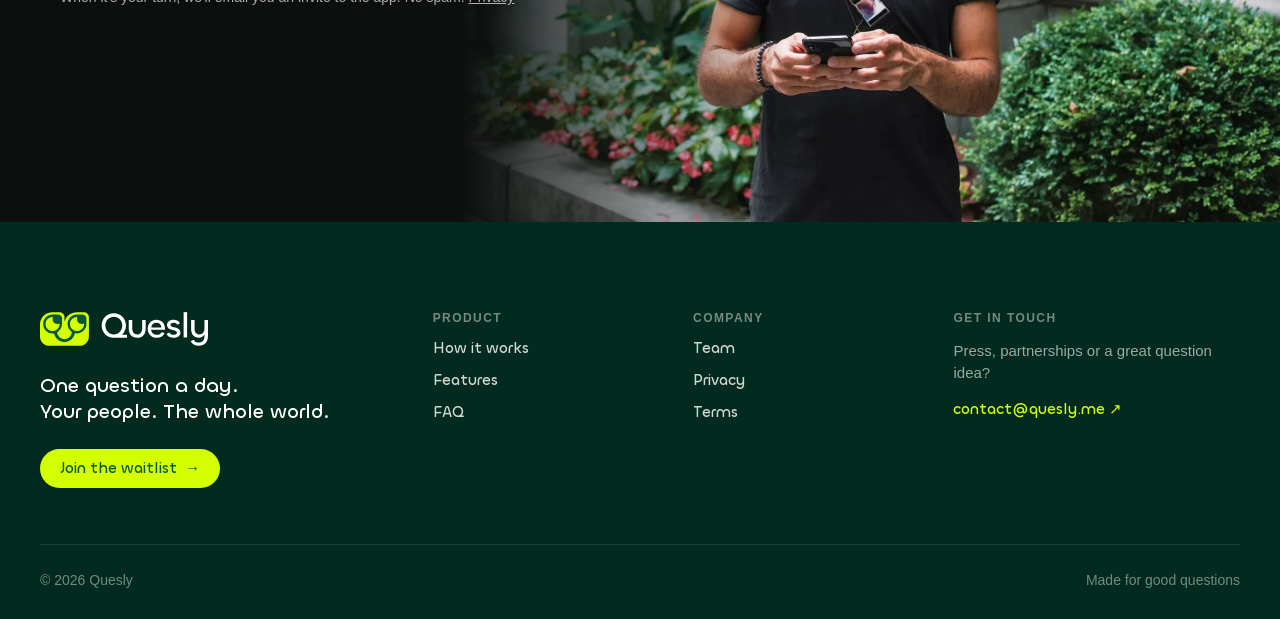
==== commit 854474b6: "CTA: full-bleed photo of a guy reading his phone, dark neutral shade, no card Co-Authored-By: Claude" ====
--- a/index.html
+++ b/index.html
@@ -305,7 +305,7 @@
   </section>
 
   <section class="cta" id="join" aria-labelledby="join-title">
-    <div class="cta-bg" aria-hidden="true"><img class="cta-pic" src="assets/img/people/sunset.webp" alt="" width="1400" height="934" loading="lazy"><span class="cta-glow"></span><div class="cta-card"><small>Today's question</small><b>Who would you call at 2 am?</b><span>My people. Always.</span></div></div>
+    <div class="cta-bg" aria-hidden="true"><img class="cta-pic" src="assets/img/people/hero-ivy.webp" alt="" width="1800" height="1337" loading="lazy"><span class="cta-glow"></span></div>
     <div class="wrap cta-inner">
       <p class="eyebrow lime" data-reveal>Early access</p>
       <h2 class="cta-title" id="join-title"><span class="ct" data-split>Tomorrow's question</span><span class="ct lime" data-split>is waiting.</span></h2>
--- a/assets/css/styles.css
+++ b/assets/css/styles.css
@@ -1062,3 +1062,41 @@
   .cta-inner { margin-top: 8px; }
 }
 @media (max-width: 900px) { .cta-card { width: 180px; padding: 10px 12px; bottom: 0; right: 12px; } .cta-card b { font-size: 13px; } .cta-card span { font-size: 12.5px; } .cta-bg { height: 78vw; } }
+/* CTA v3: clean photo card, no green wash */
+.cta-bg::after { display: none !important; }
+.cta-pic { top: clamp(48px, 5vw, 72px); bottom: clamp(48px, 5vw, 72px); right: max(24px, calc((100vw - 1240px) / 2)); height: auto; width: min(46%, 600px); border-radius: 32px; -webkit-mask-image: none; mask-image: none; object-position: 50% 65%; }
+.cta-card { right: calc(max(24px, (100vw - 1240px) / 2) + 24px); bottom: clamp(72px, 7vw, 100px); }
+@media (max-width: 900px) {
+  .cta { padding-top: 16px !important; }
+  .cta-pic { top: 0; bottom: 0; left: 16px; right: 16px; width: auto; height: 100%; border-radius: 24px; }
+  .cta-bg { margin: 0 0 0; }
+  .cta-card { right: 28px; bottom: 12px; }
+}
+.cta-pic { --o: clamp(48px, 5vw, 72px); top: var(--o); bottom: auto; height: calc(100% - var(--o) * 2) !important; }
+.cta-card { bottom: calc(clamp(48px, 5vw, 72px) + 28px); right: calc(max(24px, (100vw - 1240px) / 2) + 28px); }
+@media (max-width: 900px) {
+  .cta-bg { overflow: visible !important; margin: 0 16px 28px; height: auto !important; min-height: 0; }
+  .cta-pic { position: relative; inset: auto; display: block; width: 100%; height: auto !important; aspect-ratio: 4 / 3; border-radius: 24px; }
+  .cta-card { right: 12px; bottom: 12px; }
+}
+/* CTA v4: full-bleed photo, neutral shade, no green fill, no card */
+.cta { background: #0c0f0e !important; padding: clamp(140px, 14vw, 220px) 0 !important; }
+.cta-bg { position: absolute !important; inset: 0 !important; margin: 0 !important; height: auto !important; overflow: hidden !important; }
+.cta-pic { position: absolute !important; inset: 0 !important; top: 0 !important; width: 100% !important; height: 100% !important; border-radius: 0 !important; aspect-ratio: auto !important; object-fit: cover; object-position: 62% 40%; -webkit-mask-image: none !important; mask-image: none !important; }
+.cta-bg::after { display: block !important; content: ""; position: absolute; inset: 0; background: linear-gradient(90deg, rgba(8, 10, 9, .86) 0%, rgba(8, 10, 9, .6) 38%, rgba(8, 10, 9, 0) 70%) !important; }
+.cta-card { display: none !important; }
+@media (max-width: 900px) {
+  .cta { padding: 52vw 0 64px !important; }
+  .cta-pic { object-position: 58% 30%; }
+  .cta-bg::after { background: linear-gradient(180deg, rgba(8, 10, 9, 0) 20%, rgba(8, 10, 9, .75) 52%, rgba(8, 10, 9, .94) 75%) !important; }
+}
+@media (min-width: 901px) {
+  .cta-pic { left: 34% !important; width: 66% !important; object-position: 50% 35%; }
+  .cta-bg::after { background: linear-gradient(90deg, #0c0f0e 0%, #0c0f0e 34%, rgba(12, 15, 14, .55) 44%, rgba(12, 15, 14, 0) 62%) !important; }
+}
+@media (max-width: 900px) {
+  .cta { padding: 96vw 0 64px !important; }
+  .cta-pic { height: 118vw !important; bottom: auto !important; object-position: 50% 30%; }
+  .cta-bg::after { bottom: auto; height: 118vw; background: linear-gradient(180deg, rgba(12, 15, 14, 0) 45%, #0c0f0e 98%) !important; }
+}
+@media (min-width: 901px) { .cta-bg::after { background: linear-gradient(90deg, #0c0f0e 0%, #0c0f0e 36%, rgba(12, 15, 14, .7) 42%, rgba(12, 15, 14, 0) 62%) !important; } }
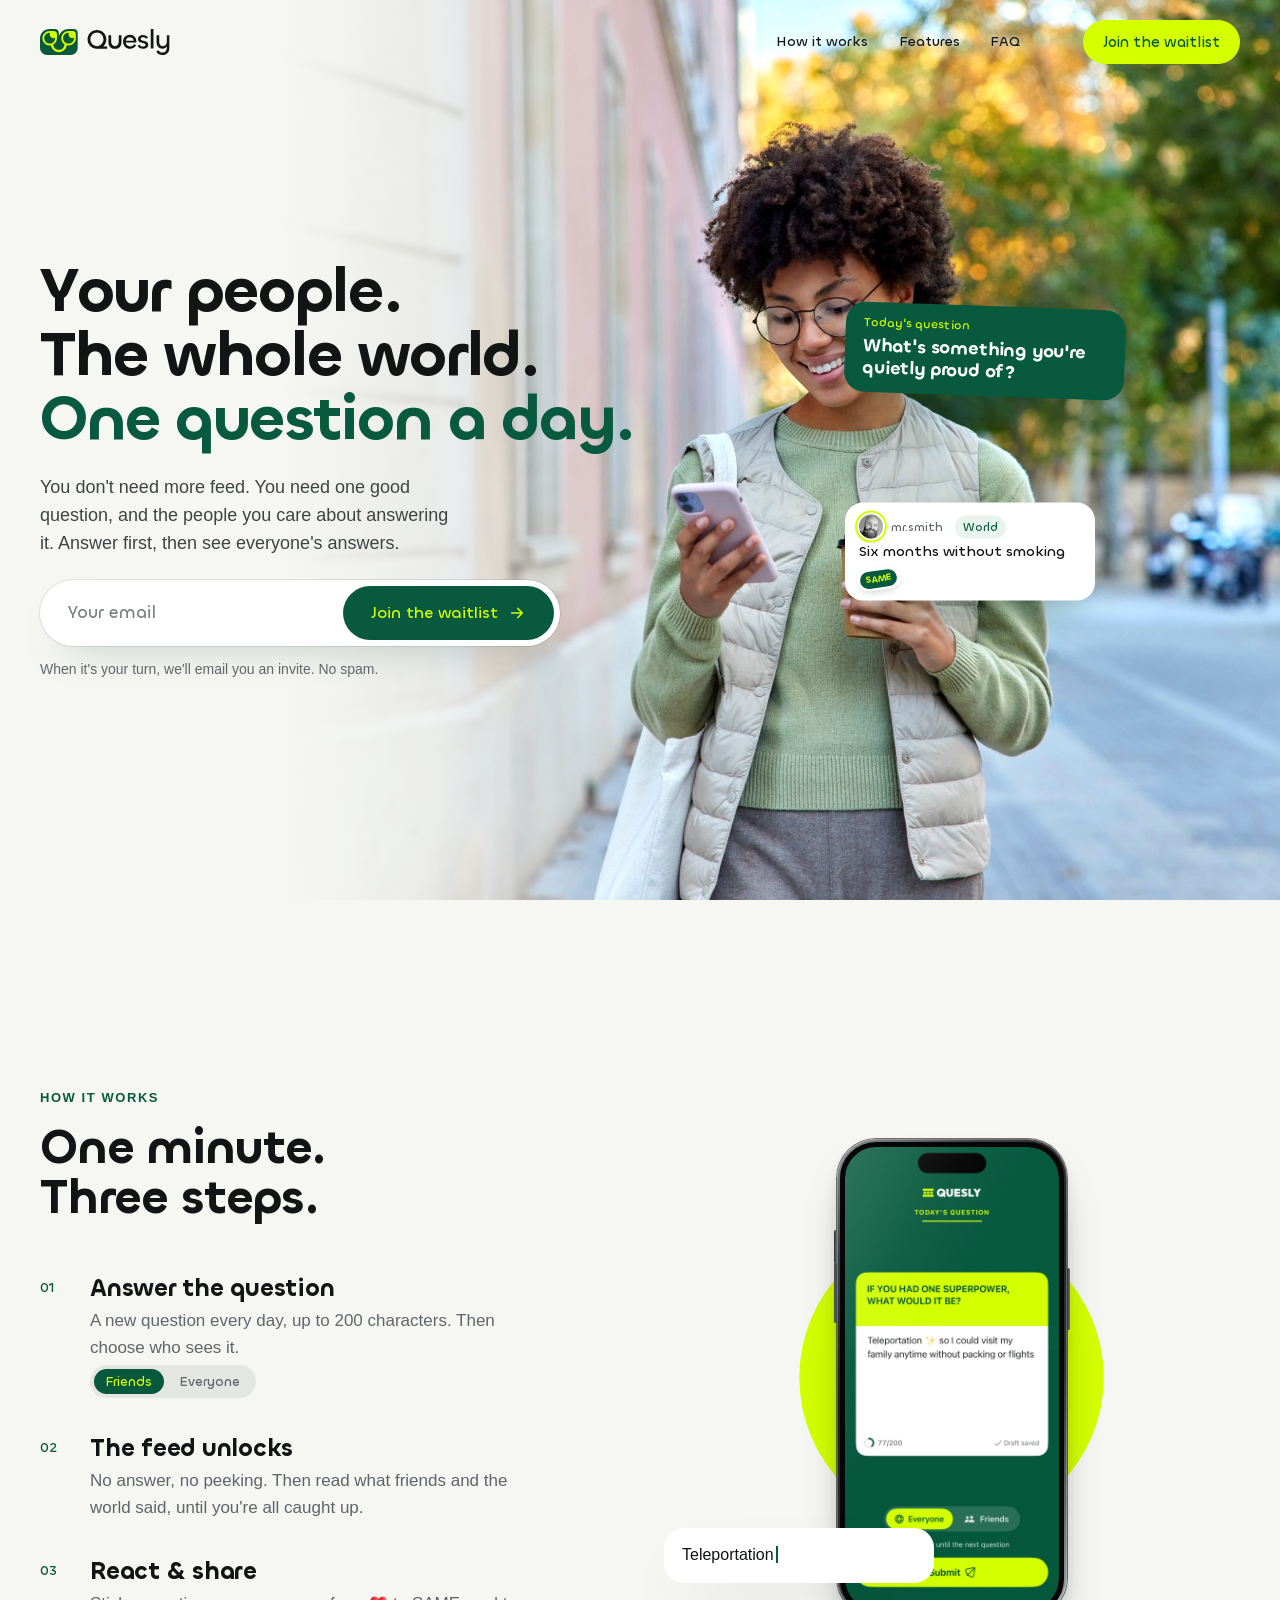
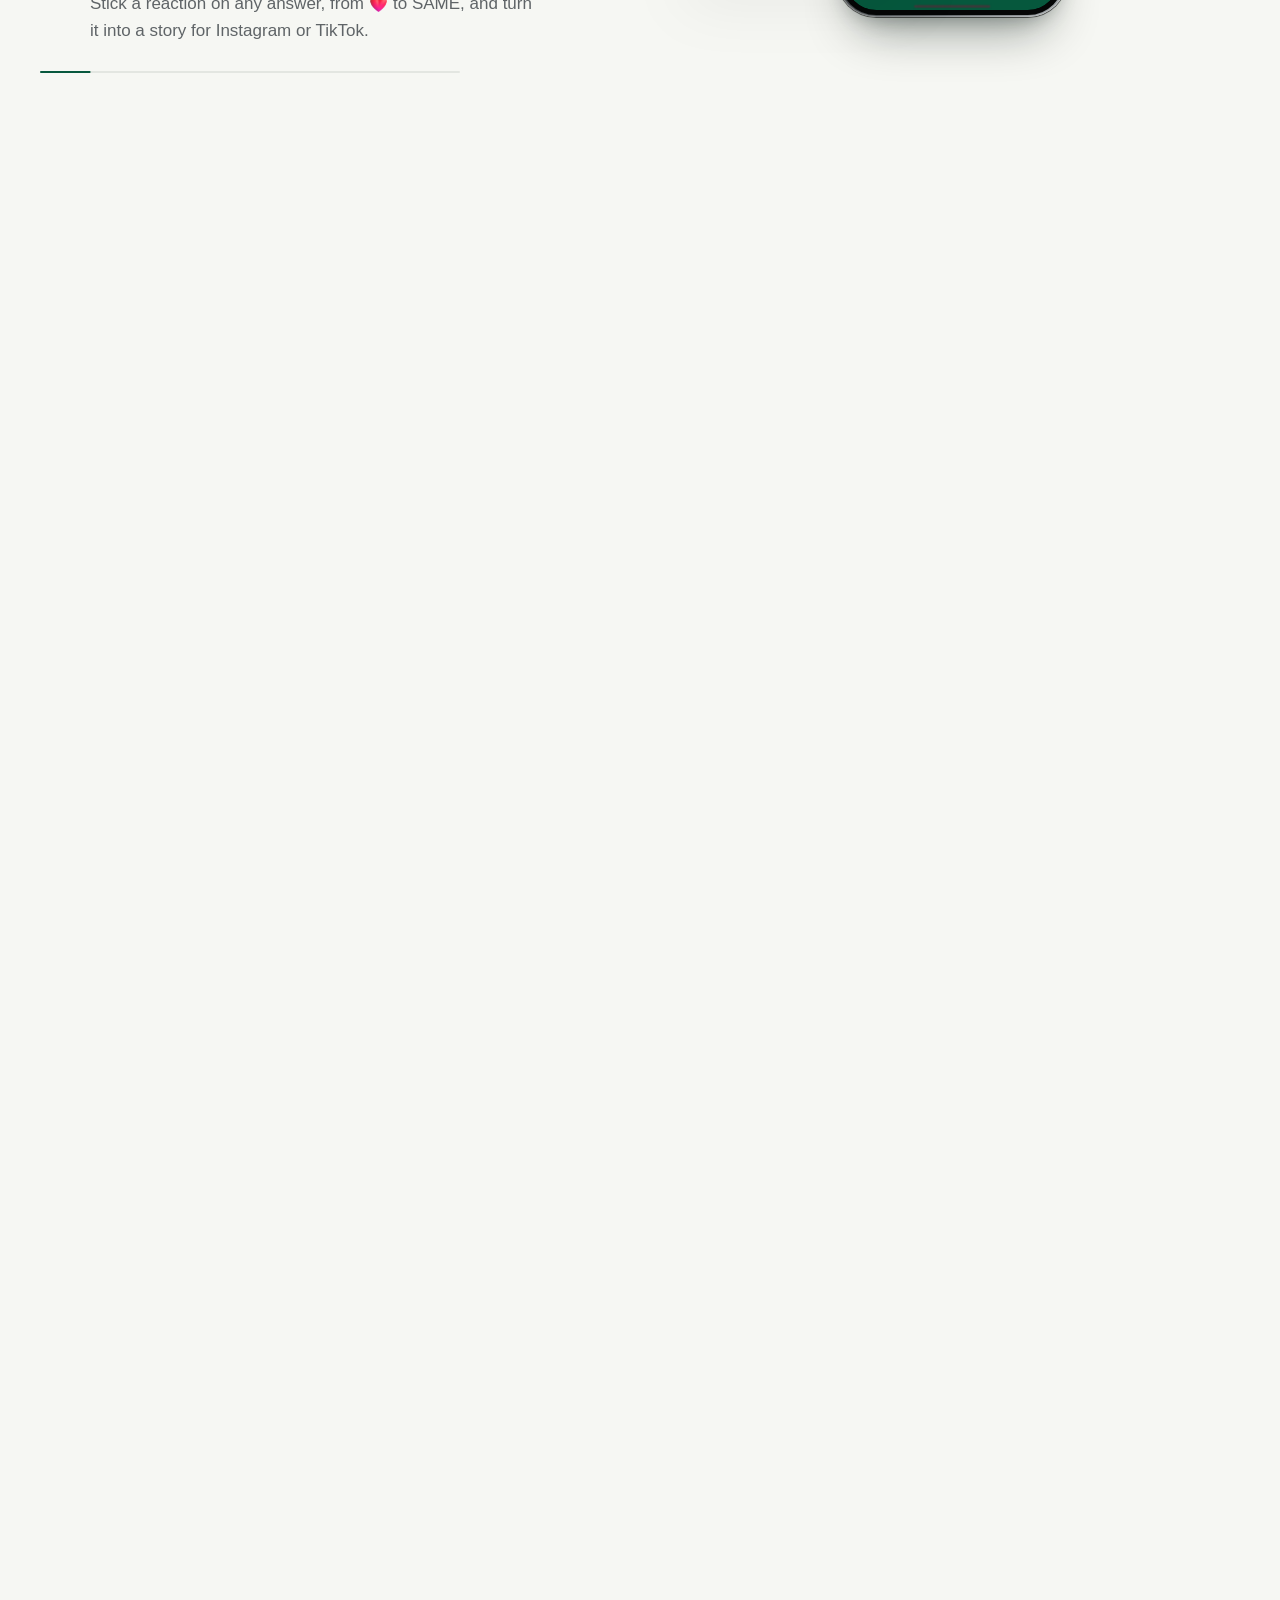
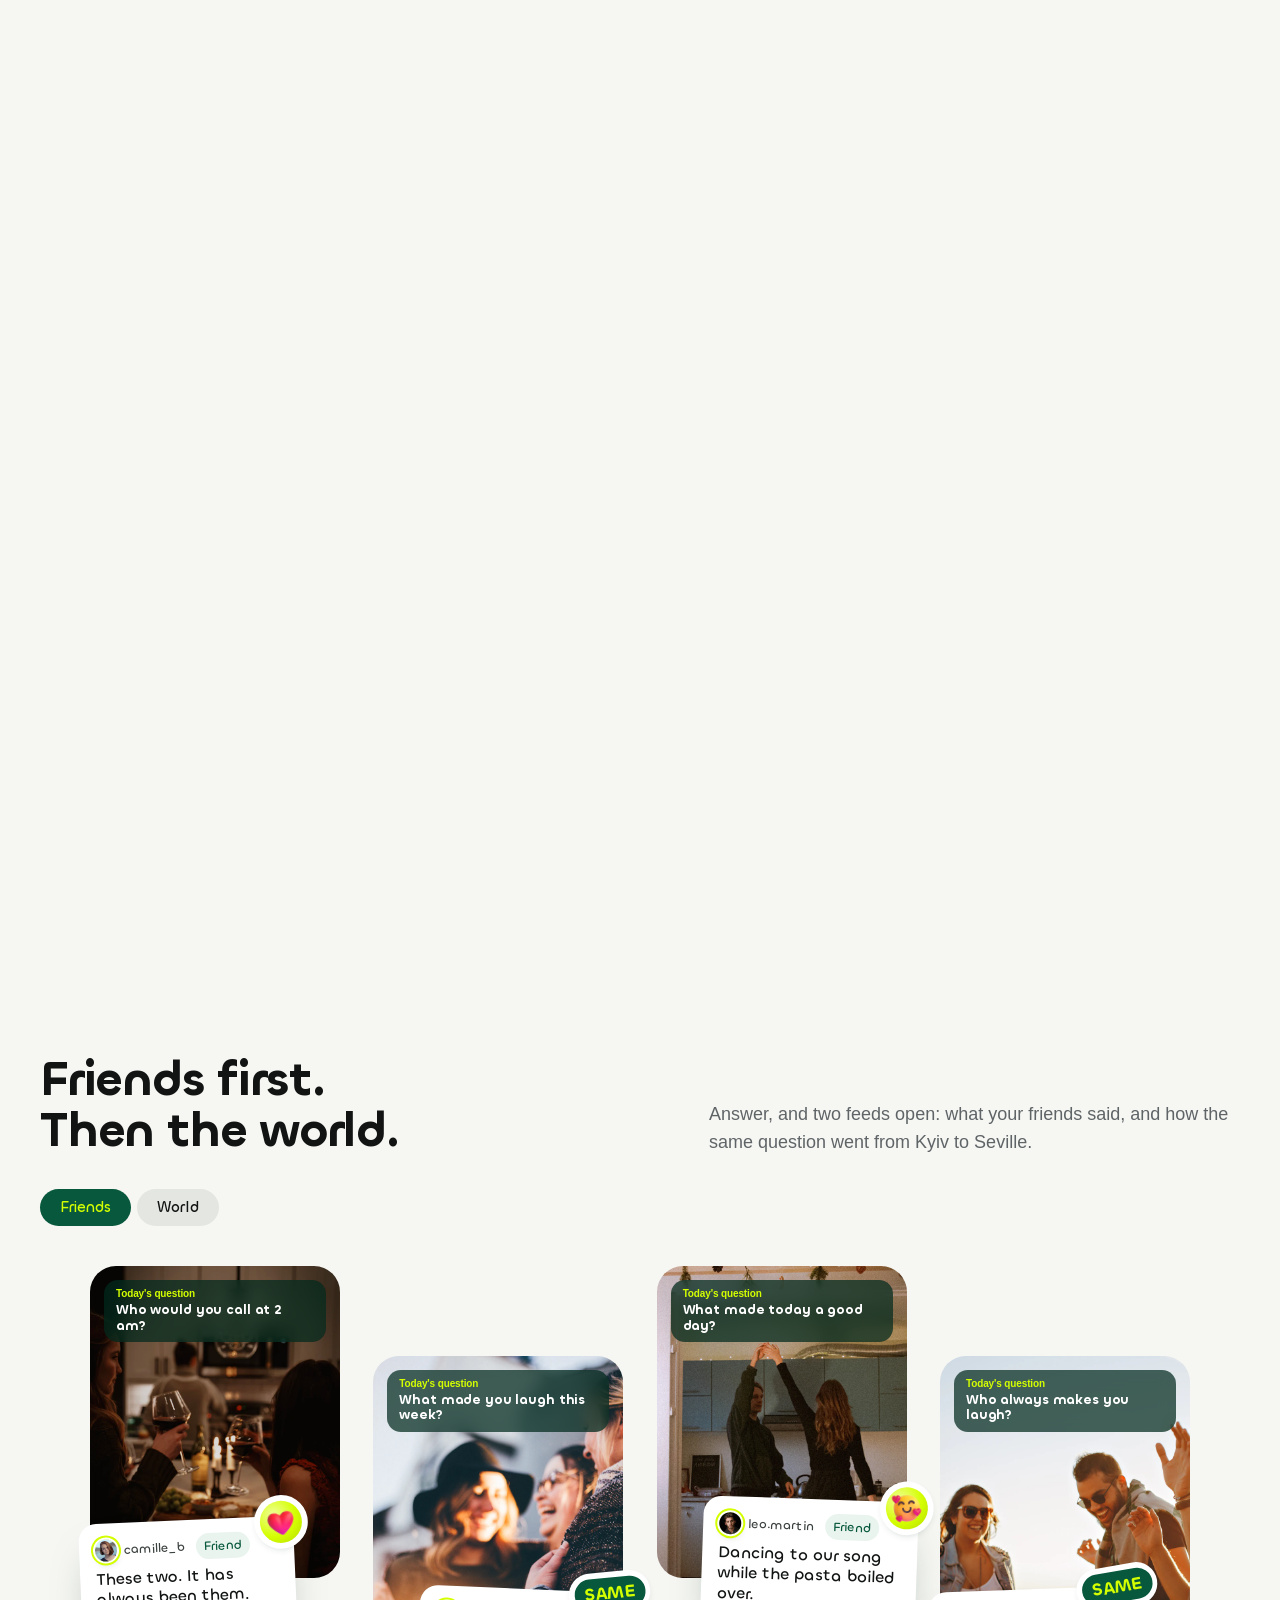
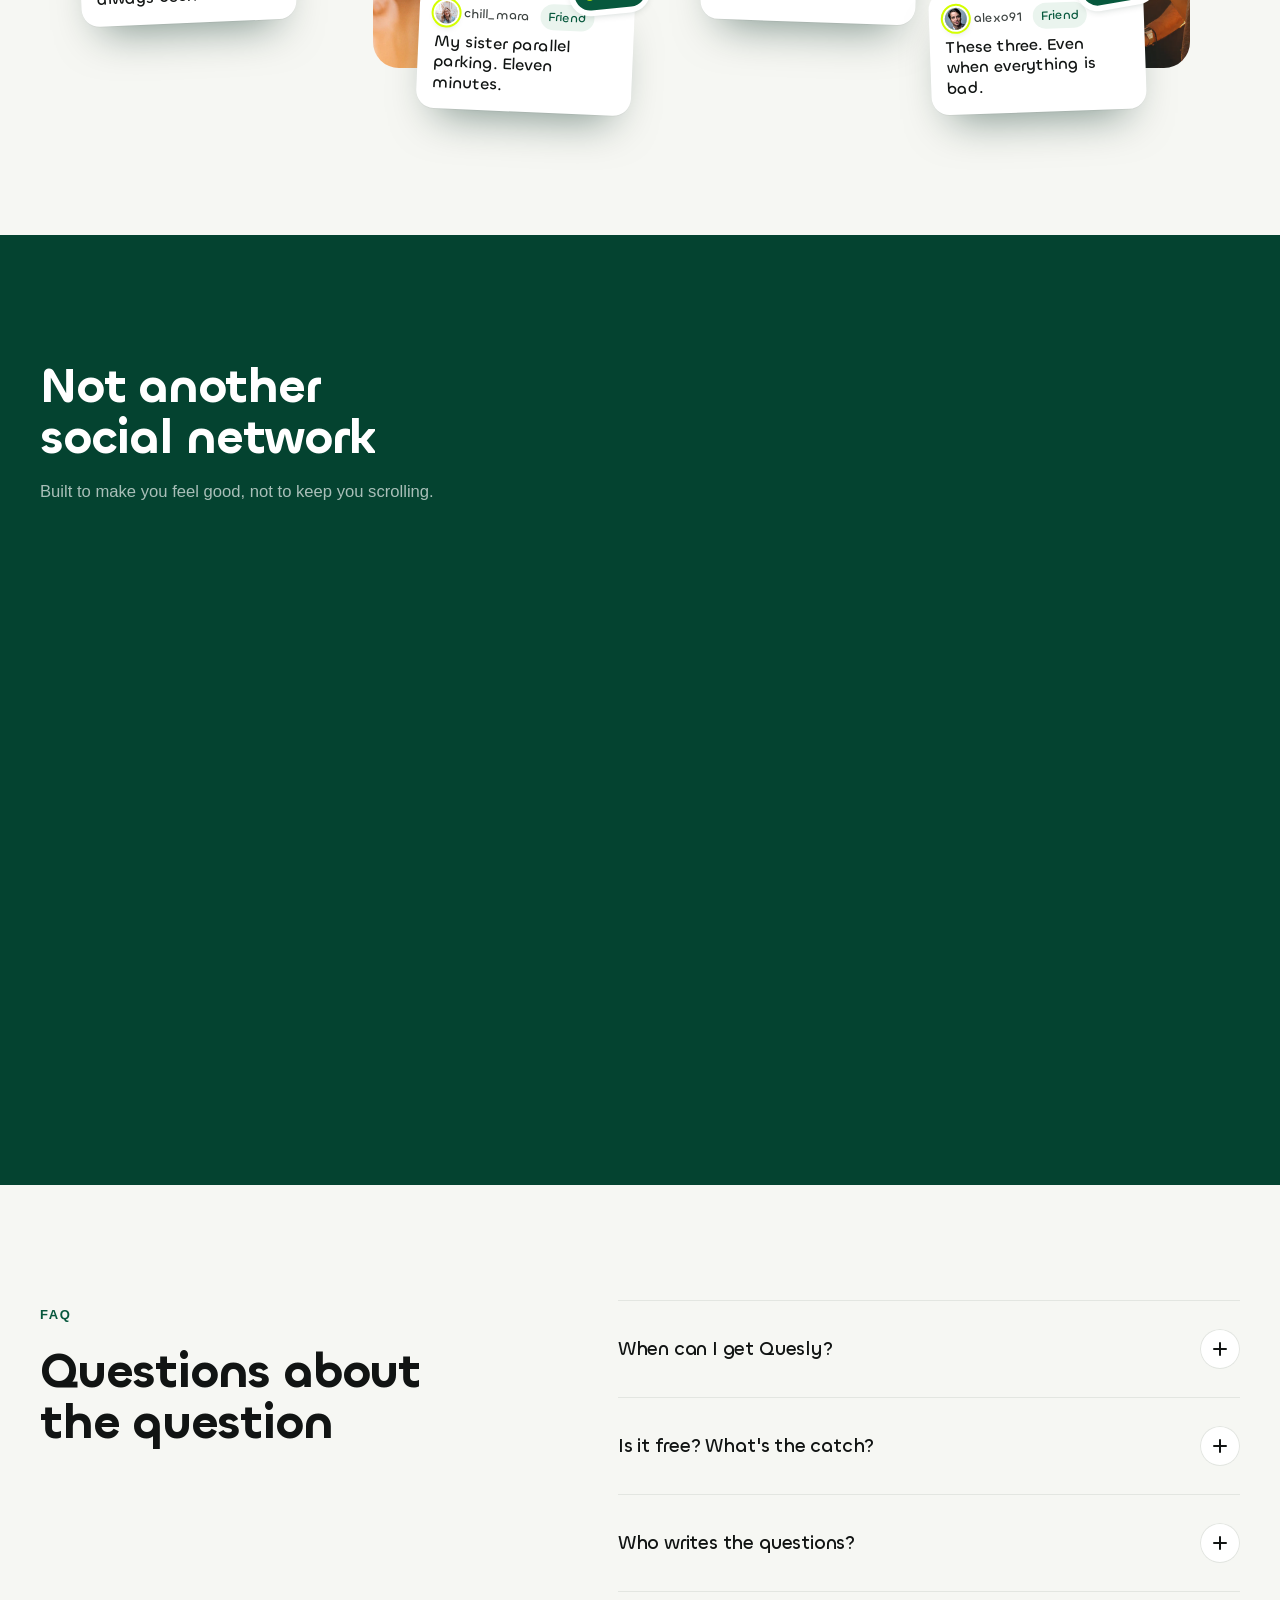
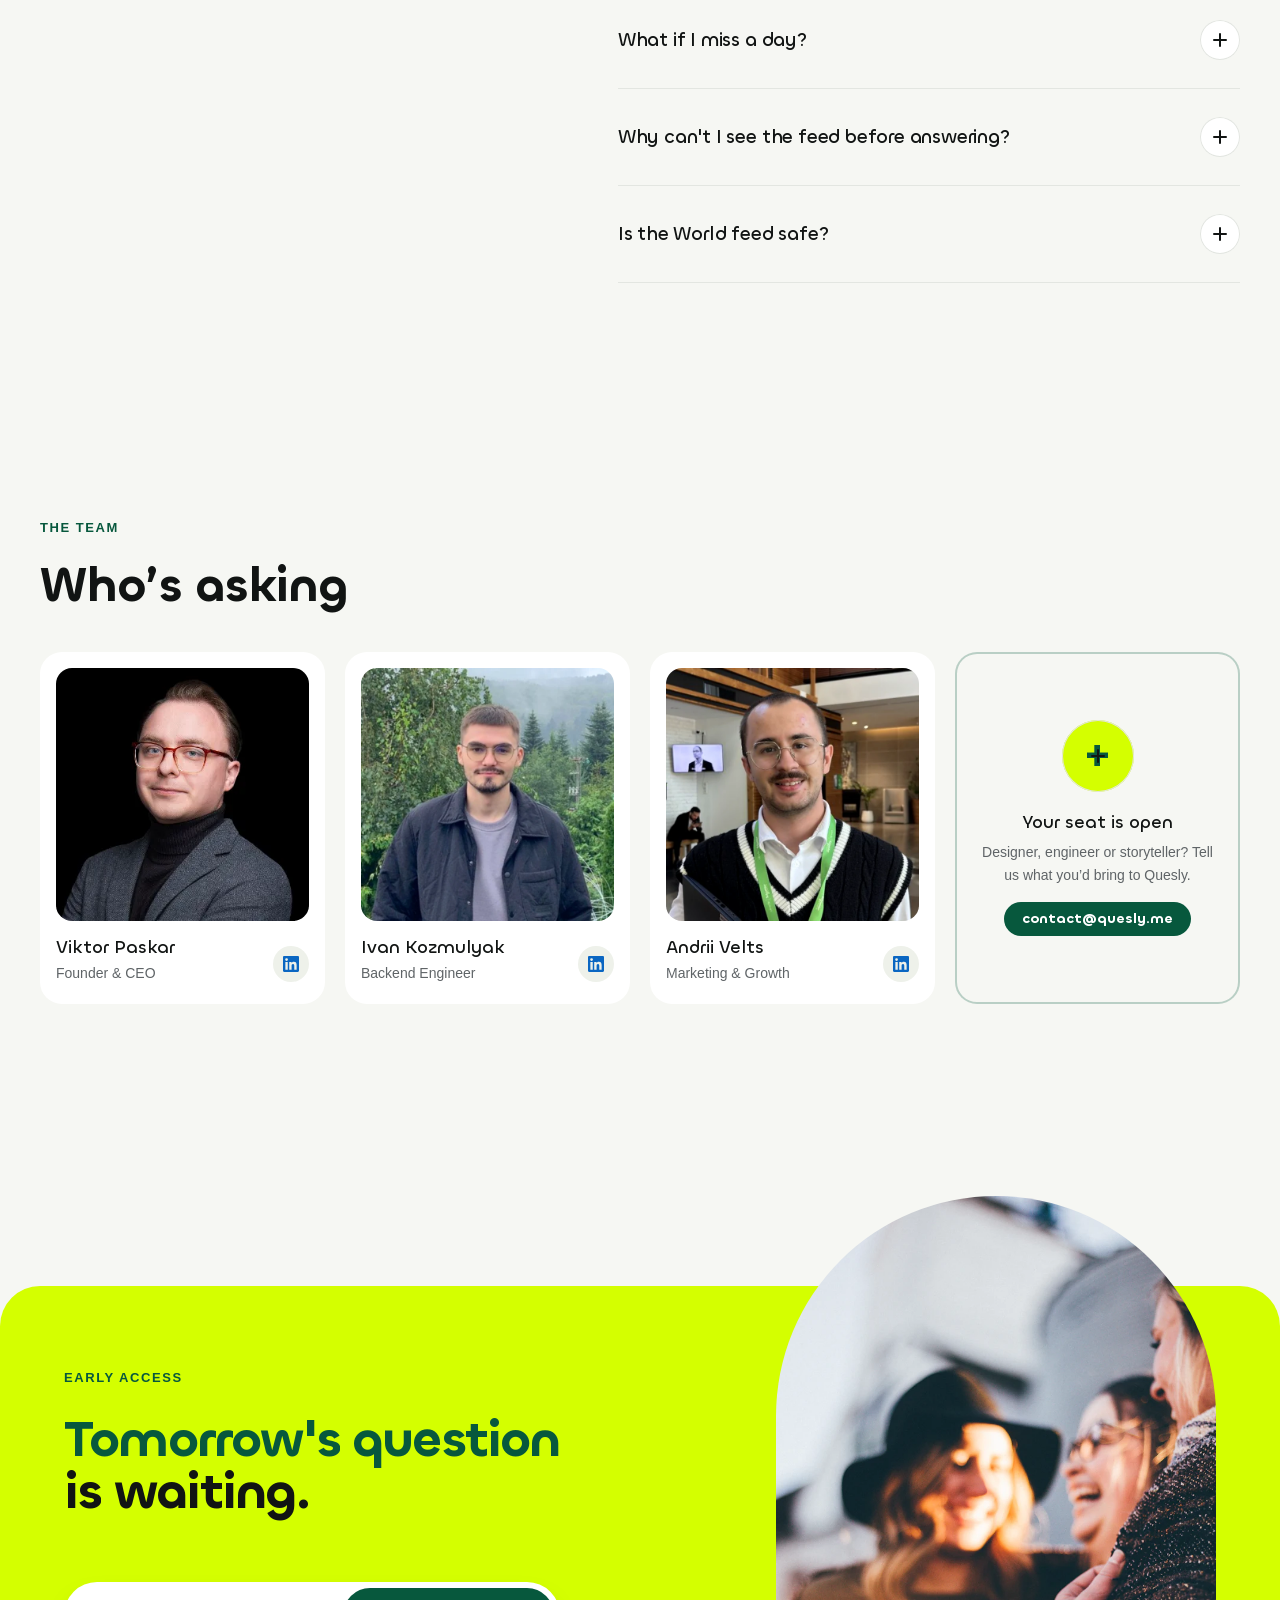
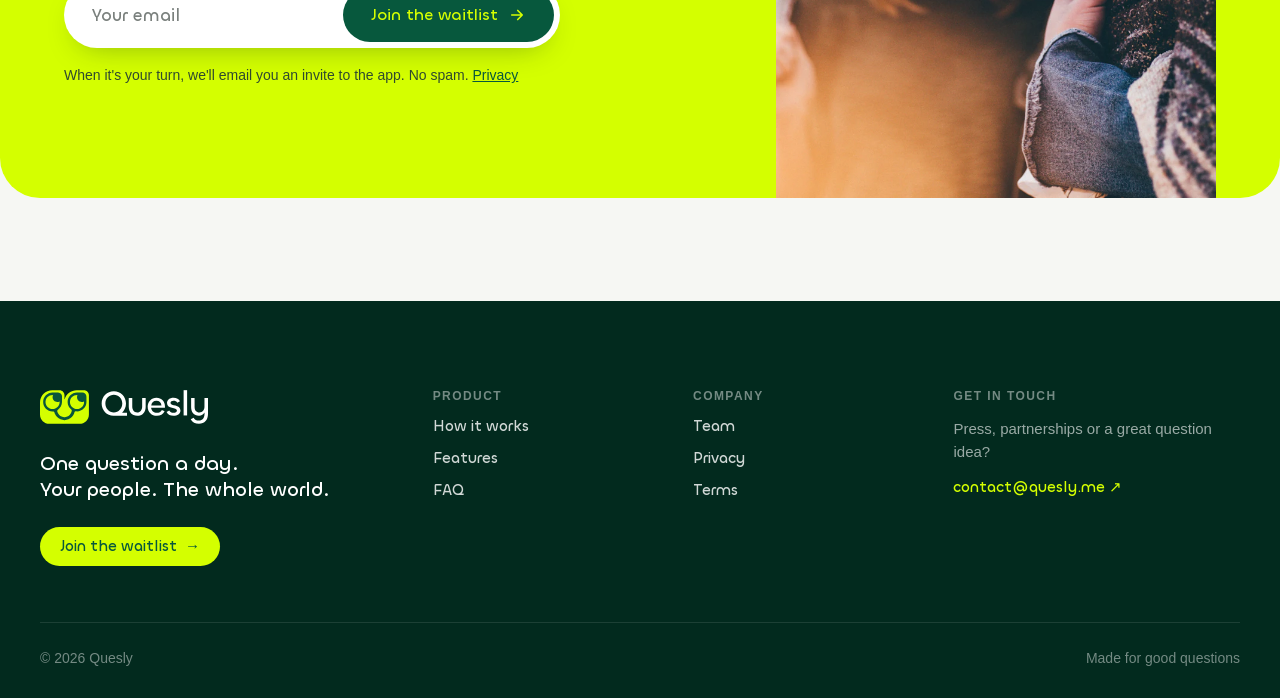
==== commit 109601a5: "CTA: lime box with an arch photo breaking out of the top Co-Authored-By: Claude Opus 5.5 <noreply@an" ====
--- a/index.html
+++ b/index.html
@@ -305,10 +305,9 @@
   </section>
 
   <section class="cta" id="join" aria-labelledby="join-title">
-    <div class="cta-bg" aria-hidden="true"><img class="cta-pic" src="assets/img/people/hero-ivy.webp" alt="" width="1800" height="1337" loading="lazy"><span class="cta-glow"></span></div>
-    <div class="wrap cta-inner">
-      <p class="eyebrow lime" data-reveal>Early access</p>
-      <h2 class="cta-title" id="join-title"><span class="ct" data-split>Tomorrow's question</span><span class="ct lime" data-split>is waiting.</span></h2>
+    <div class="wrap cta-box"><div class="cta-arch" aria-hidden="true"><img src="assets/img/people/laugh.webp" alt="" loading="lazy"></div><div class="cta-inner">
+      <p class="eyebrow" data-reveal>Early access</p>
+      <h2 class="cta-title" id="join-title"><span class="ct" data-split>Tomorrow's question</span><span class="ct ct2" data-split>is waiting.</span></h2>
       <form class="signup" data-signup data-reveal novalidate>
         <label class="sr-only" for="email-cta">Email address</label>
         <div class="signup-row">
@@ -319,6 +318,7 @@
         <p class="signup-msg" role="status" aria-live="polite"></p>
       </form>
     </div>
+  </div>
   </section>
 </main>
 
--- a/assets/css/styles.css
+++ b/assets/css/styles.css
@@ -1100,3 +1100,24 @@
   .cta-bg::after { bottom: auto; height: 118vw; background: linear-gradient(180deg, rgba(12, 15, 14, 0) 45%, #0c0f0e 98%) !important; }
 }
 @media (min-width: 901px) { .cta-bg::after { background: linear-gradient(90deg, #0c0f0e 0%, #0c0f0e 36%, rgba(12, 15, 14, .7) 42%, rgba(12, 15, 14, 0) 62%) !important; } }
+/* CTA v5: lime box, arch photo breaking out of the top */
+.cta { background: var(--paper, #f6f7f2) !important; color: var(--ink) !important; padding: clamp(140px, 13vw, 200px) 0 clamp(80px, 8vw, 120px) !important; text-align: left !important; overflow: visible !important; }
+.cta-box { position: relative; background: #D4FF00; border-radius: 40px; padding: clamp(56px, 6vw, 88px) clamp(28px, 5vw, 72px); min-height: 460px; display: flex; align-items: center; }
+.cta-box .cta-inner { position: relative; z-index: 2; max-width: 560px; display: block !important; }
+.cta .eyebrow { color: #07583d !important; }
+.cta-title { color: #07583d !important; }
+.cta-title .ct2 { color: var(--ink) !important; }
+.cta-arch { position: absolute; right: clamp(28px, 5vw, 72px); bottom: 0; width: min(36%, 440px); height: calc(100% + 90px); border-radius: 240px 240px 0 0; overflow: hidden; }
+.cta-arch img { width: 100%; height: 100%; object-fit: cover; object-position: 50% 25%; }
+.cta .signup-row { background: #fff !important; box-shadow: 0 12px 30px -14px rgba(1, 40, 28, .35) !important; border: 0 !important; }
+.cta .signup input { color: var(--ink) !important; }
+.cta .signup input::placeholder { color: #7a807d; }
+.cta .signup .btn { background: #07583d !important; color: #D4FF00 !important; }
+.cta .signup-note { color: #2f4a2e !important; text-align: left !important; }
+.cta .signup-note a { color: #07583d !important; }
+@media (max-width: 900px) {
+  .cta { padding: 120px 0 64px !important; }
+  .cta-box { flex-direction: column; align-items: stretch; padding: 0 22px 36px; margin: 0 16px; min-height: 0; }
+  .cta-arch { position: relative; right: auto; width: 74%; height: auto; aspect-ratio: 4 / 5; margin: -80px auto 28px; border-radius: 200px 200px 28px 28px; }
+}
+@media (max-width: 900px) { .cta-box { margin: 0 !important; } }
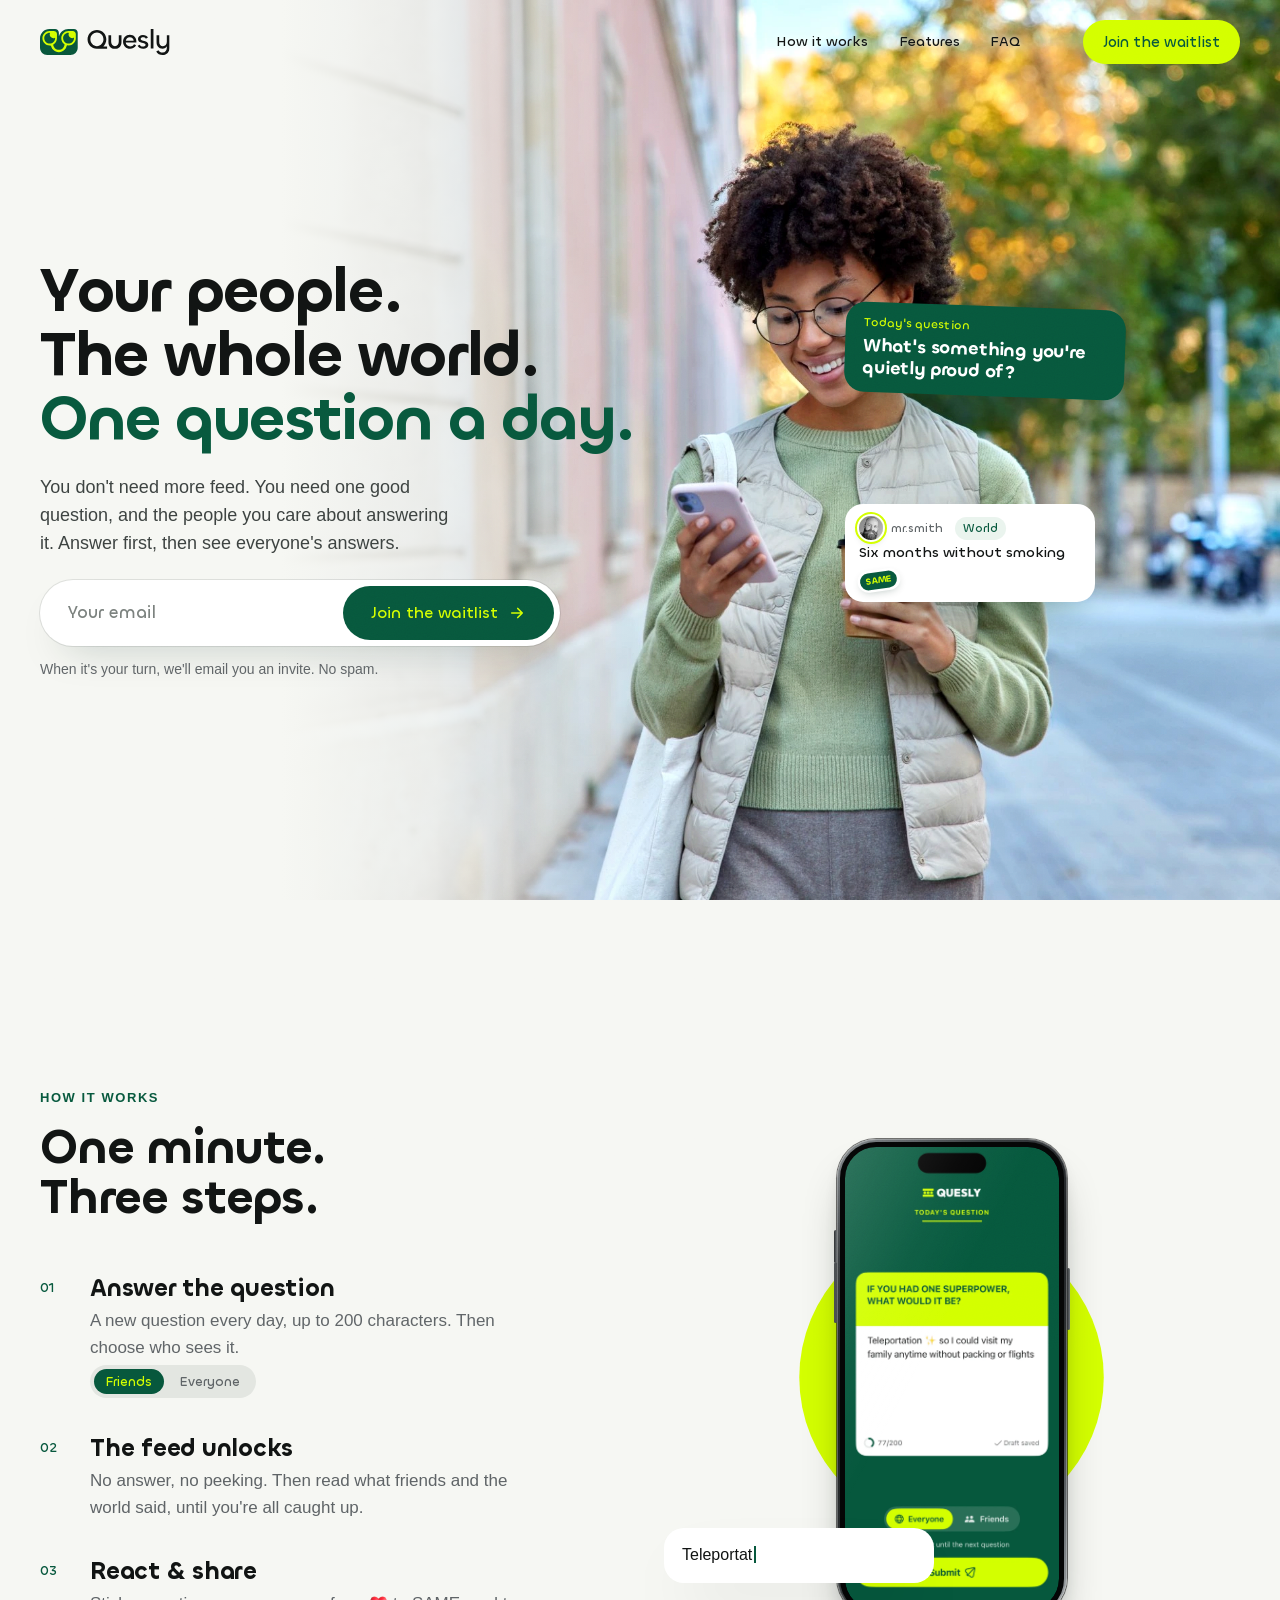
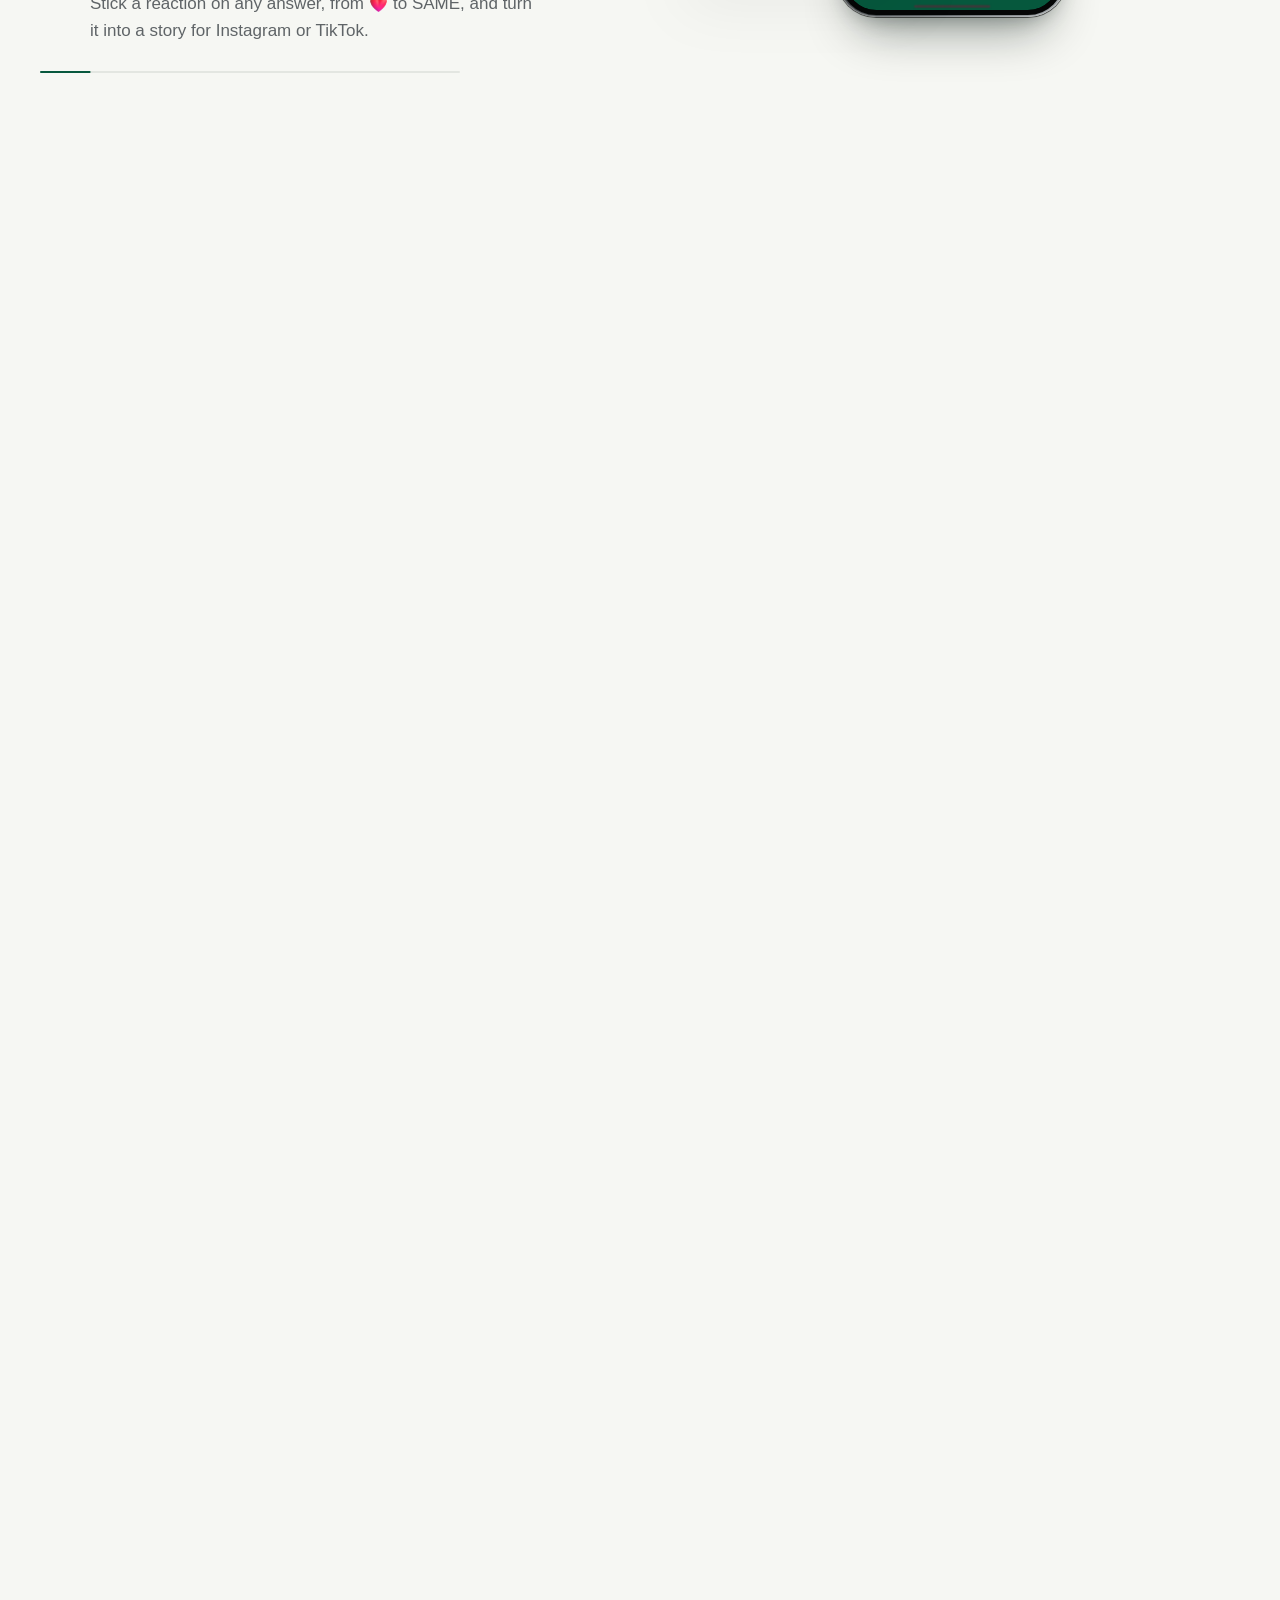
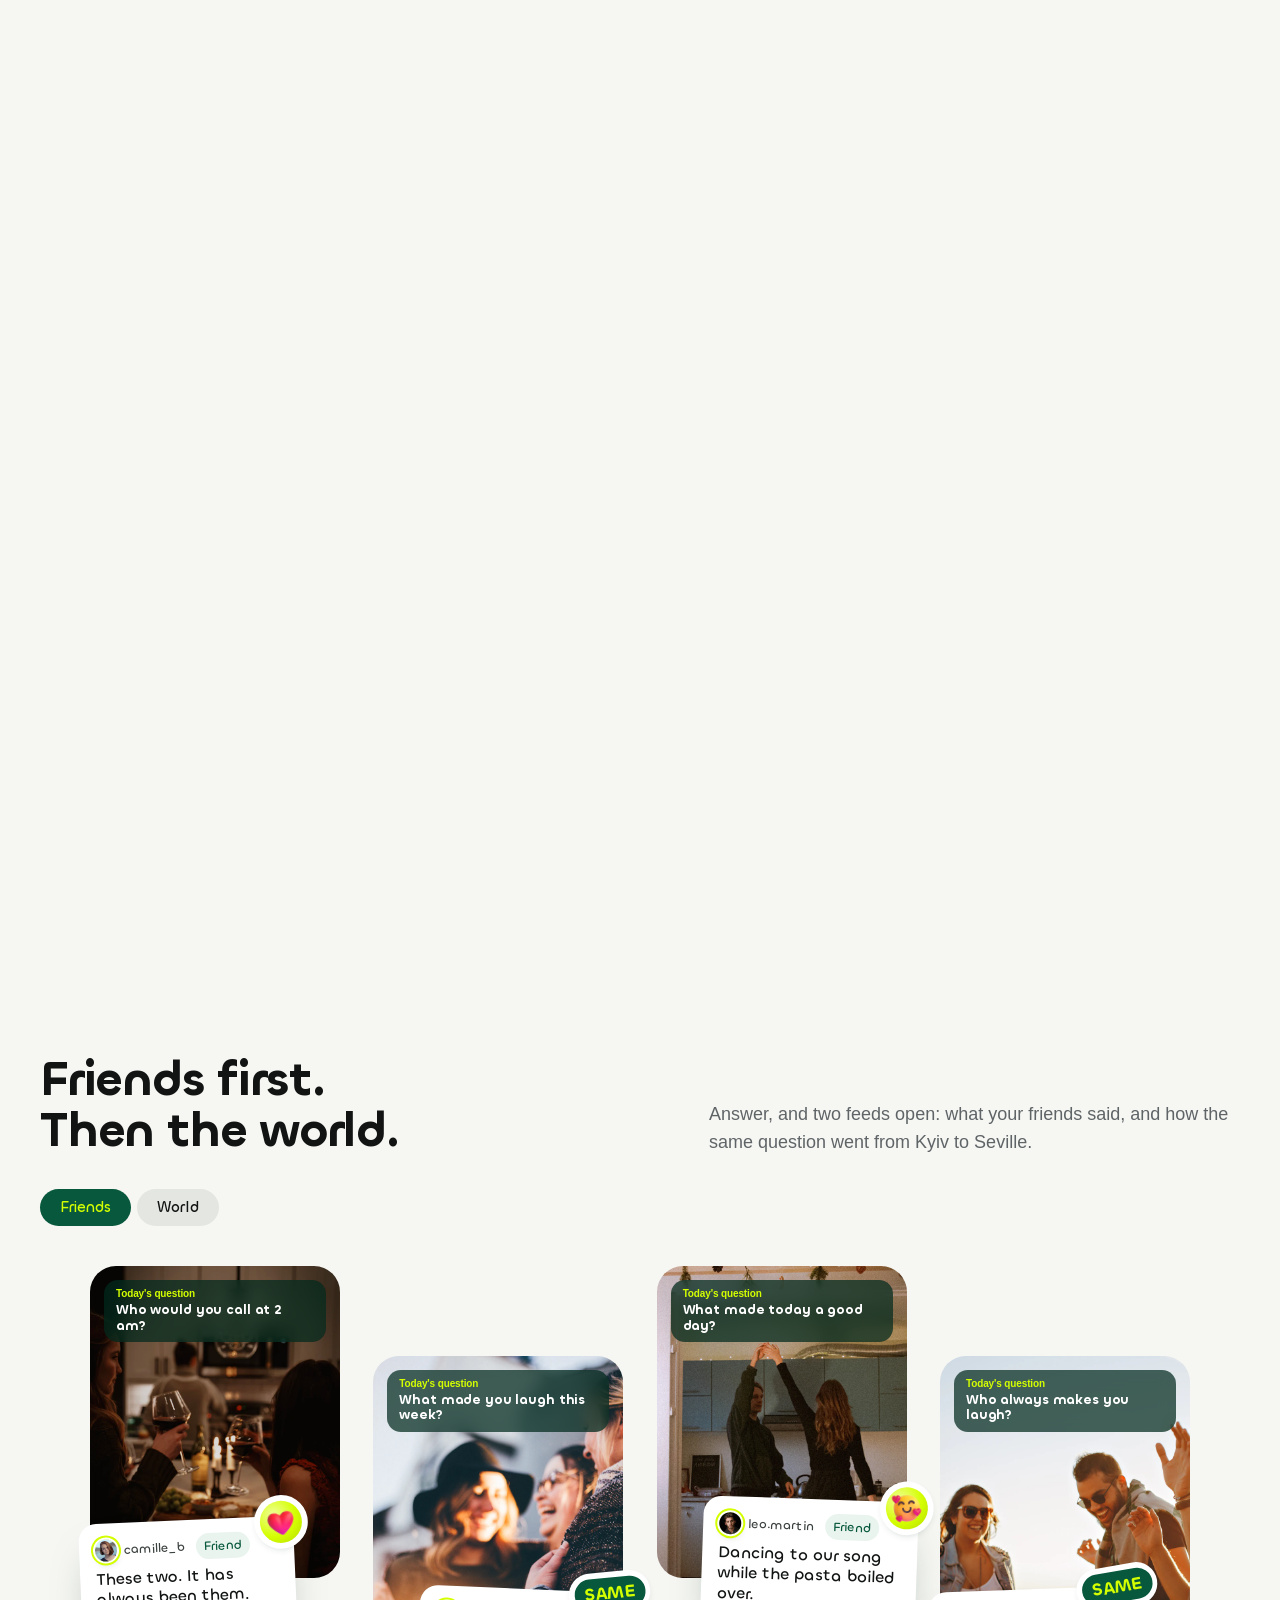
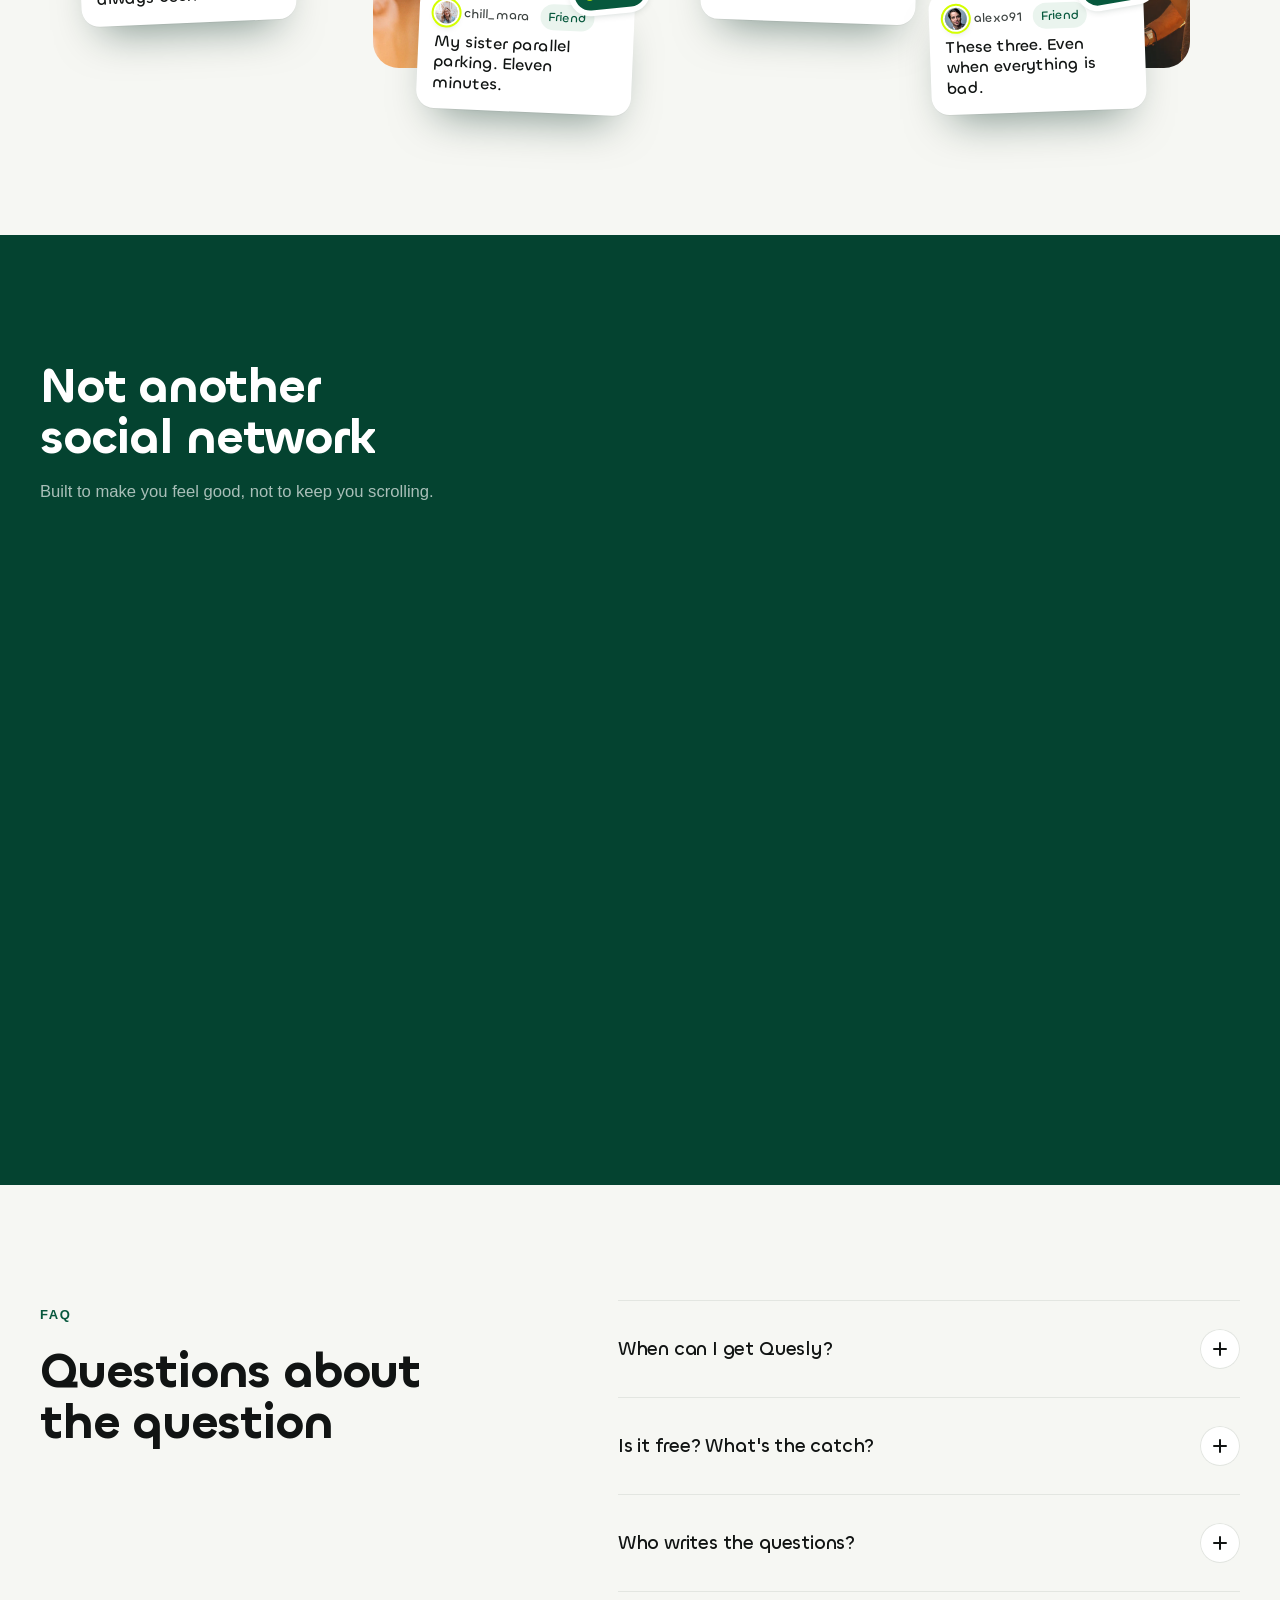
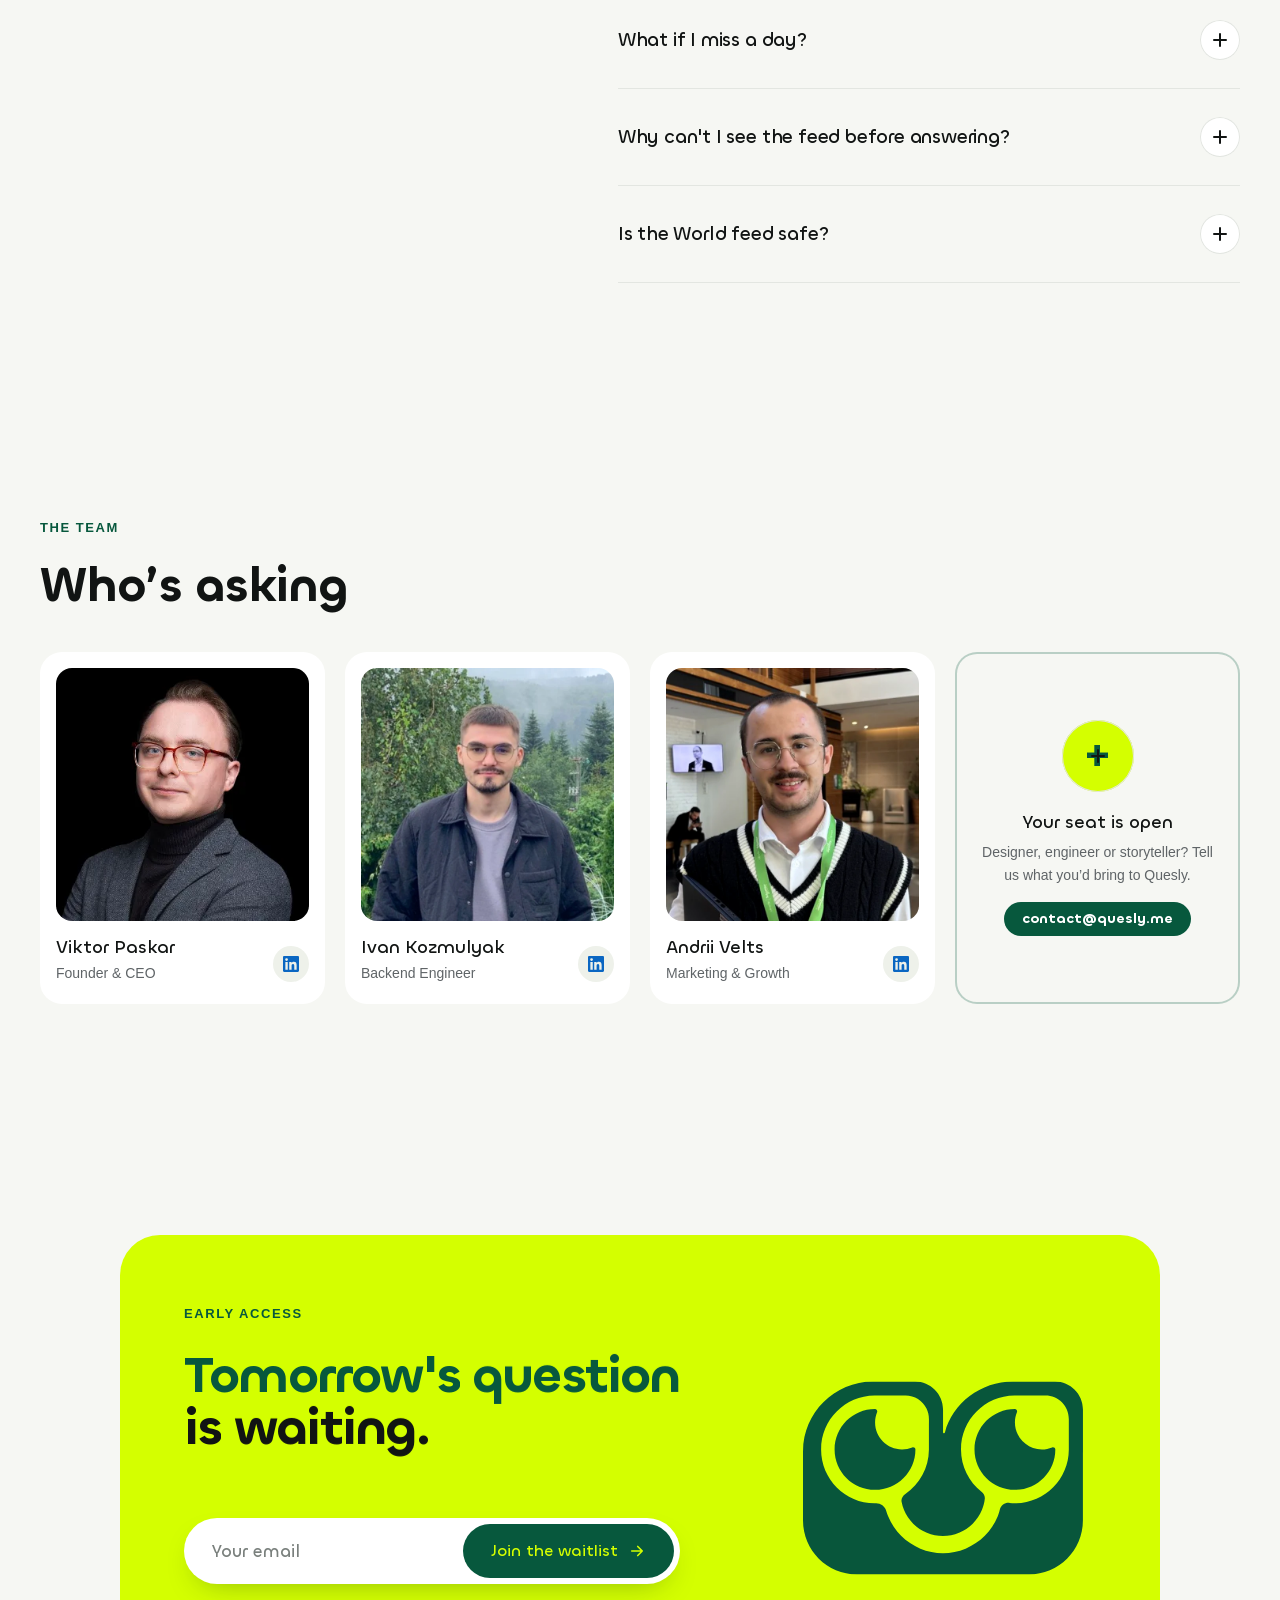
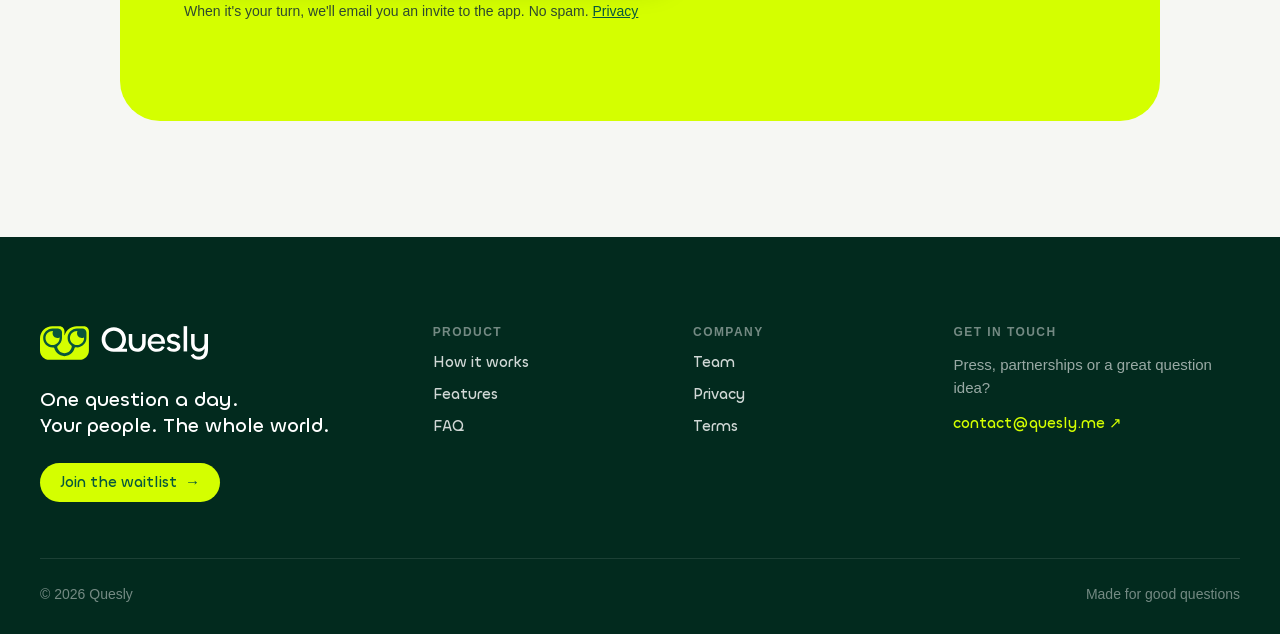
==== commit 19b7567e: "CTA: compact lime box with the original logo icon instead of the photo Co-Authored-By: Claude Opus 5" ====
--- a/index.html
+++ b/index.html
@@ -305,7 +305,7 @@
   </section>
 
   <section class="cta" id="join" aria-labelledby="join-title">
-    <div class="wrap cta-box"><div class="cta-arch" aria-hidden="true"><img src="assets/img/people/laugh.webp" alt="" loading="lazy"></div><div class="cta-inner">
+    <div class="wrap cta-box"><div class="cta-mark" aria-hidden="true"><svg viewBox="0 0 685 472"><g fill="#08563B"><path d="M274.094 0C311.931 -3.75727e-06 342.604 30.6589 342.604 68.4783V123.562C342.622 123.68 342.631 123.802 342.631 123.926C342.631 126.603 346.356 127.185 347.208 124.71C365.412 53.1411 435.21 0.000103332 513.606 0H616.37C654.207 -3.75727e-06 684.88 30.6589 684.88 68.4783V171.195C684.88 173.117 684.848 175.032 684.785 176.938V339.972C684.785 412.889 625.646 472 552.696 472H132.088C59.1383 472 0.000129408 412.889 0 339.972V170.311H0.0597228C0.536037 76.1693 77.0336 9.36388e-06 171.33 0H274.094Z"/></g><g fill="#D4FF00"><path d="M250.732 34.2236C273.259 34.2236 292.751 47.2147 302.118 66.1105C305.954 73.802 308.112 82.4761 308.112 91.6541V100.177C308.112 101.168 308.09 102.155 308.047 103.136V166.052L308.044 166.905C307.759 211.835 284.987 251.432 250.412 275.017C243.994 279.395 239.716 286.668 241.175 294.3C242.488 301.173 244.502 307.911 247.195 314.407C252.379 326.916 259.979 338.281 269.559 347.855C279.139 357.429 290.512 365.024 303.029 370.205C315.513 375.372 328.89 378.038 342.402 378.052C355.908 378.036 369.279 375.37 381.757 370.205C394.274 365.024 405.648 357.429 415.228 347.855C424.808 338.281 432.407 326.916 437.592 314.407C441.274 305.523 443.687 296.185 444.776 286.669C445.544 279.957 441.98 273.694 436.68 269.503C406.142 245.359 386.547 207.993 386.547 166.052C386.547 93.5296 445.135 34.6848 517.582 34.2262L518.435 34.2236H593.009C624.663 34.2236 650.324 59.8727 650.324 91.5123V166.052L650.321 166.905C649.862 239.319 590.991 297.88 518.435 297.88L517.582 297.878C514.23 297.857 509.948 297.468 505.627 296.941C494.726 295.61 484.341 302.57 481.598 313.203C479.99 319.435 478.108 325.89 476.237 330.404C468.95 347.984 458.269 363.958 444.805 377.414C431.341 390.869 415.356 401.543 397.765 408.825C380.245 416.077 361.472 419.823 342.51 419.854V419.855C342.471 419.855 342.432 419.854 342.393 419.854C342.354 419.854 342.315 419.855 342.277 419.855V419.854C323.315 419.823 304.542 416.077 287.022 408.825C269.43 401.543 253.445 390.869 239.981 377.414C226.517 363.958 215.836 347.984 208.55 330.404C206.591 325.678 204.888 320.861 203.444 315.973C200.254 305.17 189.847 297.655 178.585 297.858C177.778 297.873 176.969 297.88 176.158 297.88L175.305 297.878C102.858 297.419 44.2696 238.574 44.2695 166.052C44.2695 93.5296 102.858 34.6848 175.305 34.2262L176.158 34.2236H250.732ZM176.158 67.2306C121.556 67.2306 77.2916 111.474 77.2916 166.052C77.2916 220.629 121.556 264.873 176.158 264.873C230.76 264.873 275.025 220.629 275.025 166.052C275.025 162.161 270.776 159.674 267.175 161.148C259.479 164.297 251.055 166.033 242.225 166.033C205.837 166.033 176.339 136.548 176.339 100.177C176.339 91.3777 178.066 82.982 181.199 75.3092C182.711 71.6061 180.158 67.2306 176.158 67.2306ZM518.435 67.2306C463.833 67.2306 419.569 111.474 419.569 166.052C419.569 220.629 463.833 264.873 518.435 264.873C573.038 264.873 617.302 220.629 617.302 166.052C617.302 162.123 613.005 159.616 609.371 161.11C601.651 164.283 593.196 166.033 584.332 166.033C547.944 166.033 518.445 136.548 518.445 100.177C518.445 91.3172 520.196 82.8666 523.37 75.1511C524.863 71.5221 522.359 67.2306 518.435 67.2306Z" fill-rule="evenodd" clip-rule="evenodd"/></g></svg></div><div class="cta-inner">
       <p class="eyebrow" data-reveal>Early access</p>
       <h2 class="cta-title" id="join-title"><span class="ct" data-split>Tomorrow's question</span><span class="ct ct2" data-split>is waiting.</span></h2>
       <form class="signup" data-signup data-reveal novalidate>
--- a/assets/css/styles.css
+++ b/assets/css/styles.css
@@ -1121,3 +1121,16 @@
   .cta-arch { position: relative; right: auto; width: 74%; height: auto; aspect-ratio: 4 / 5; margin: -80px auto 28px; border-radius: 200px 200px 28px 28px; }
 }
 @media (max-width: 900px) { .cta-box { margin: 0 !important; } }
+/* CTA v6: compact lime box with the logo mark */
+.cta { padding: clamp(96px, 9vw, 140px) 0 !important; }
+.cta-box { max-width: 1040px; min-height: 0; padding: clamp(48px, 5vw, 72px) clamp(28px, 5vw, 72px); }
+.cta-mark { position: absolute; right: clamp(40px, 6vw, 88px); top: 50%; translate: 0 -50%; width: min(30%, 280px); rotate: -6deg; --logo-mark: #08563B; --logo-face: #D4FF00; }
+.cta-mark svg { display: block; width: 100%; height: auto; }
+@media (max-width: 900px) {
+  .cta { padding: 72px 0 !important; }
+  .cta-box { padding: 40px 22px 36px; }
+  .cta-mark { position: static; translate: none; width: 120px; margin: 0 0 24px; rotate: -6deg; }
+}
+@media (max-width: 900px) { .cta .wrap.cta-box { margin: 0 16px !important; width: auto !important; max-width: none; } }
+.cta .wrap.cta-box { margin-inline: auto; }
+.cta-mark { rotate: 0deg !important; }
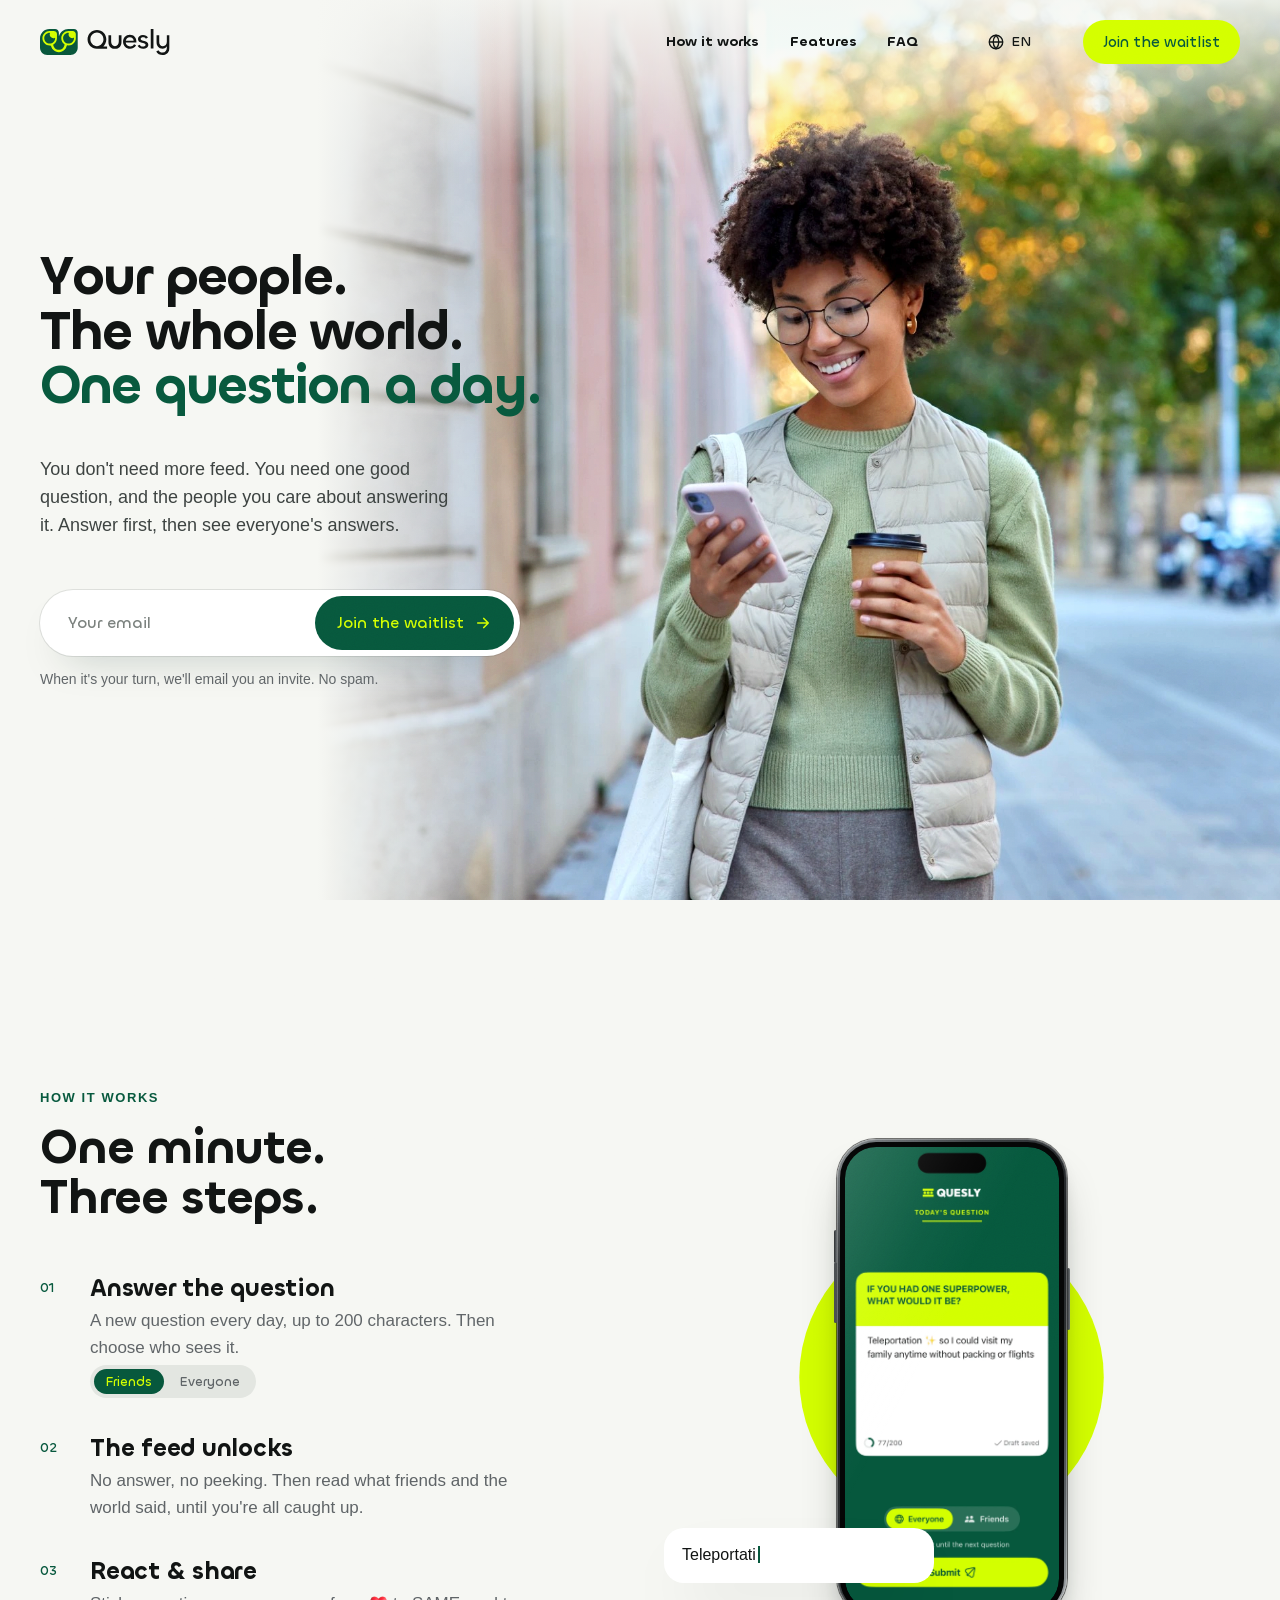
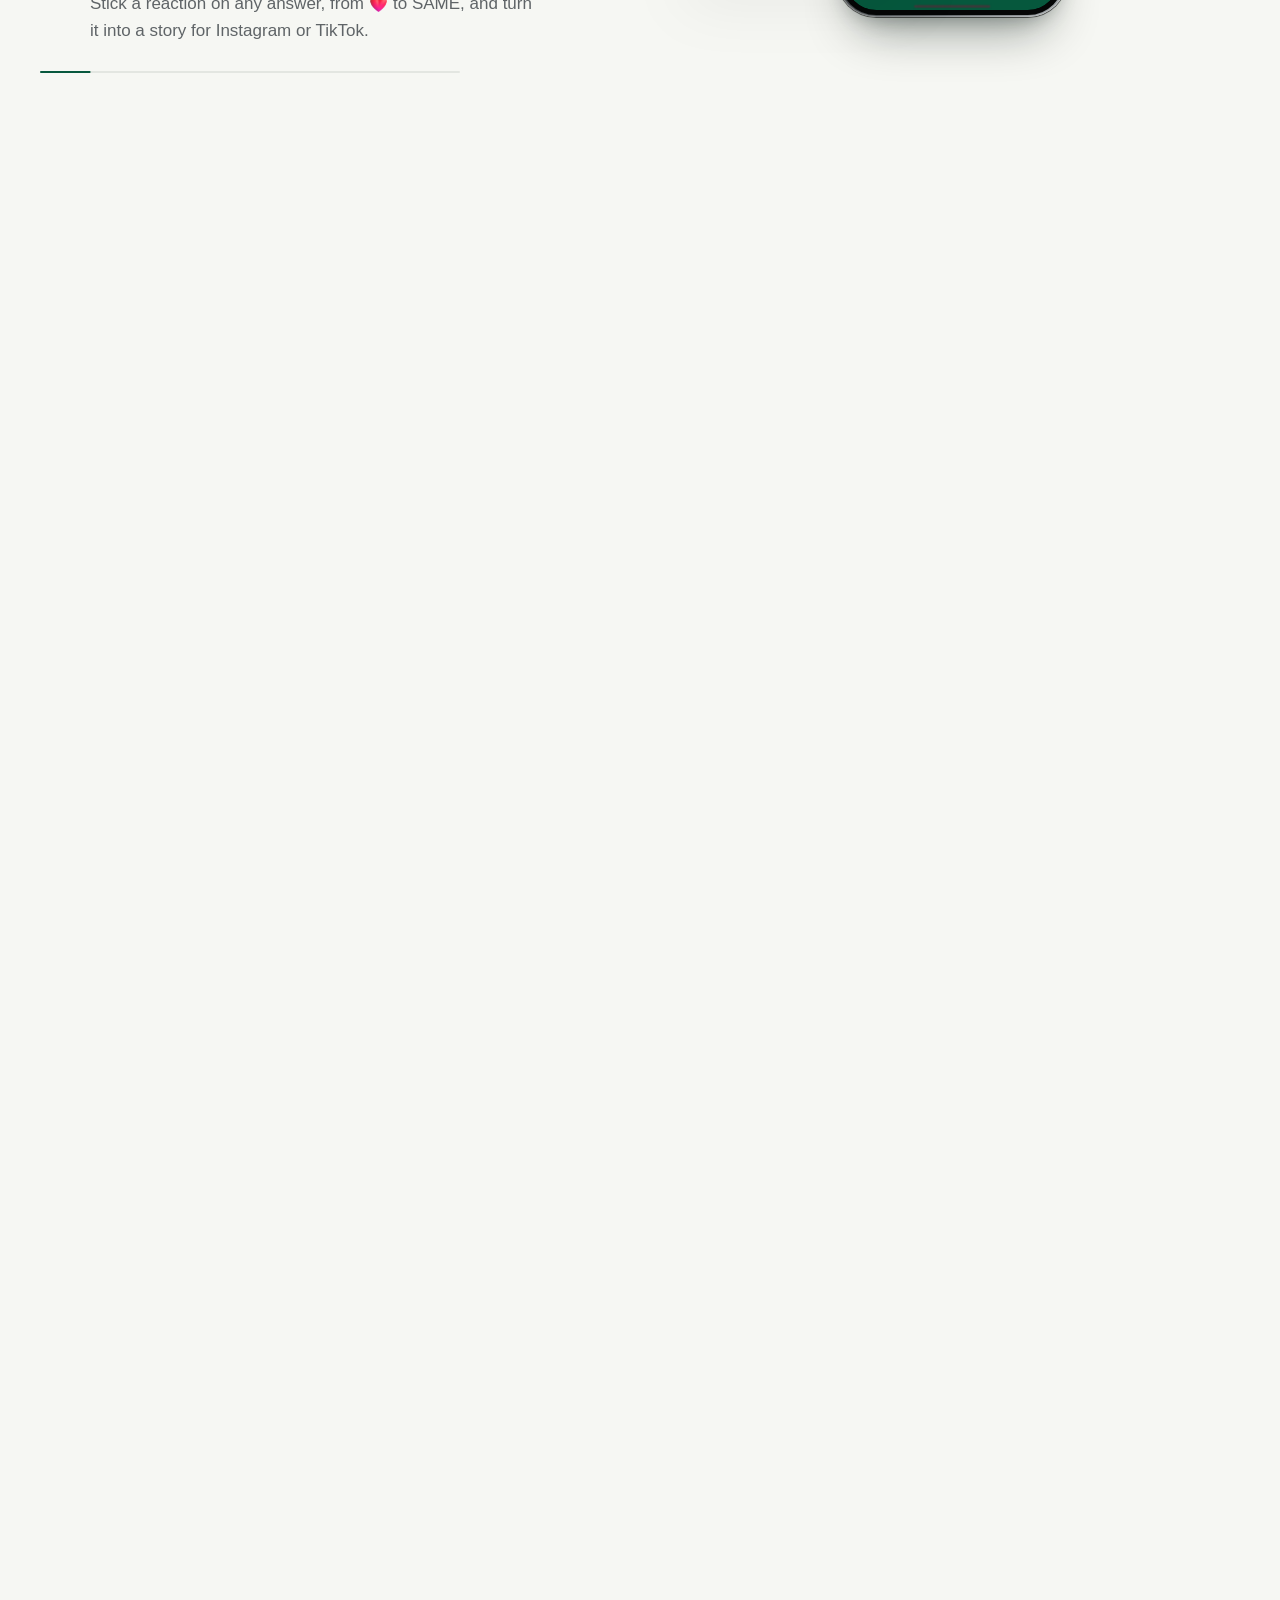
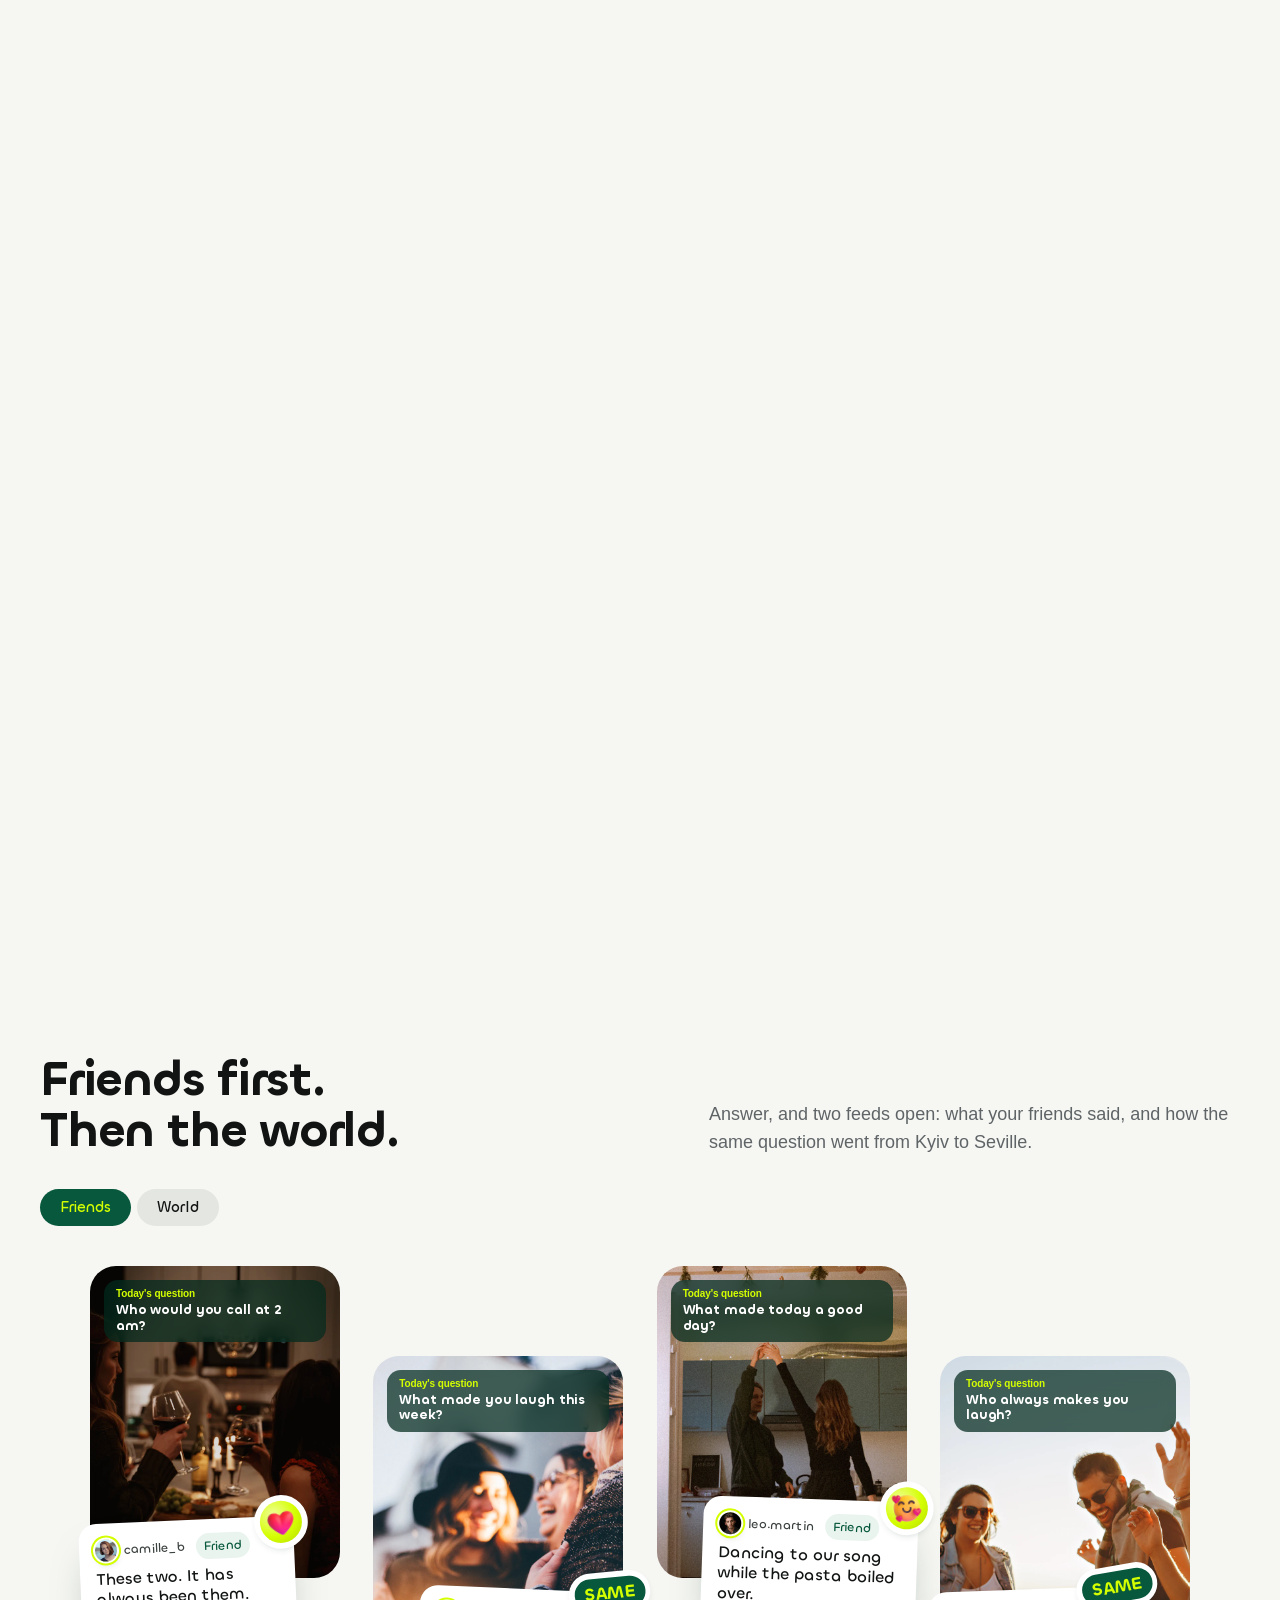
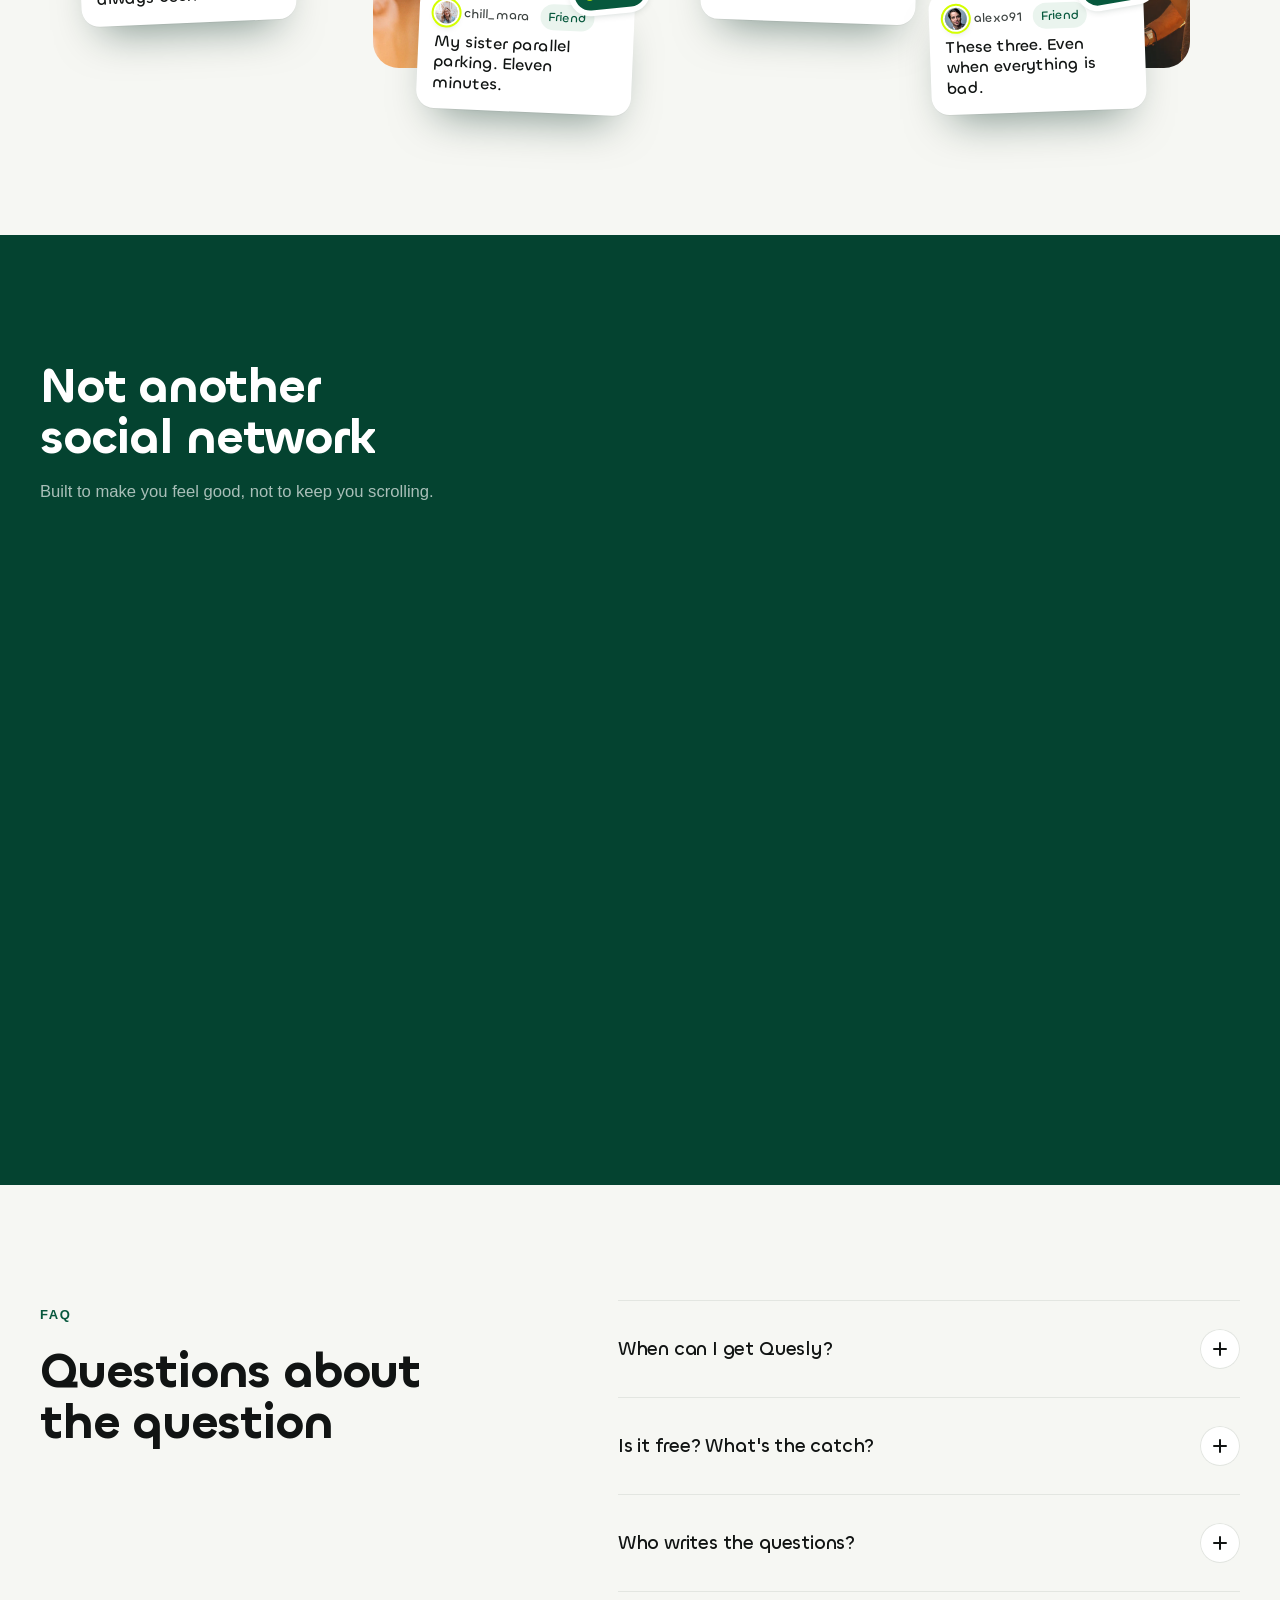
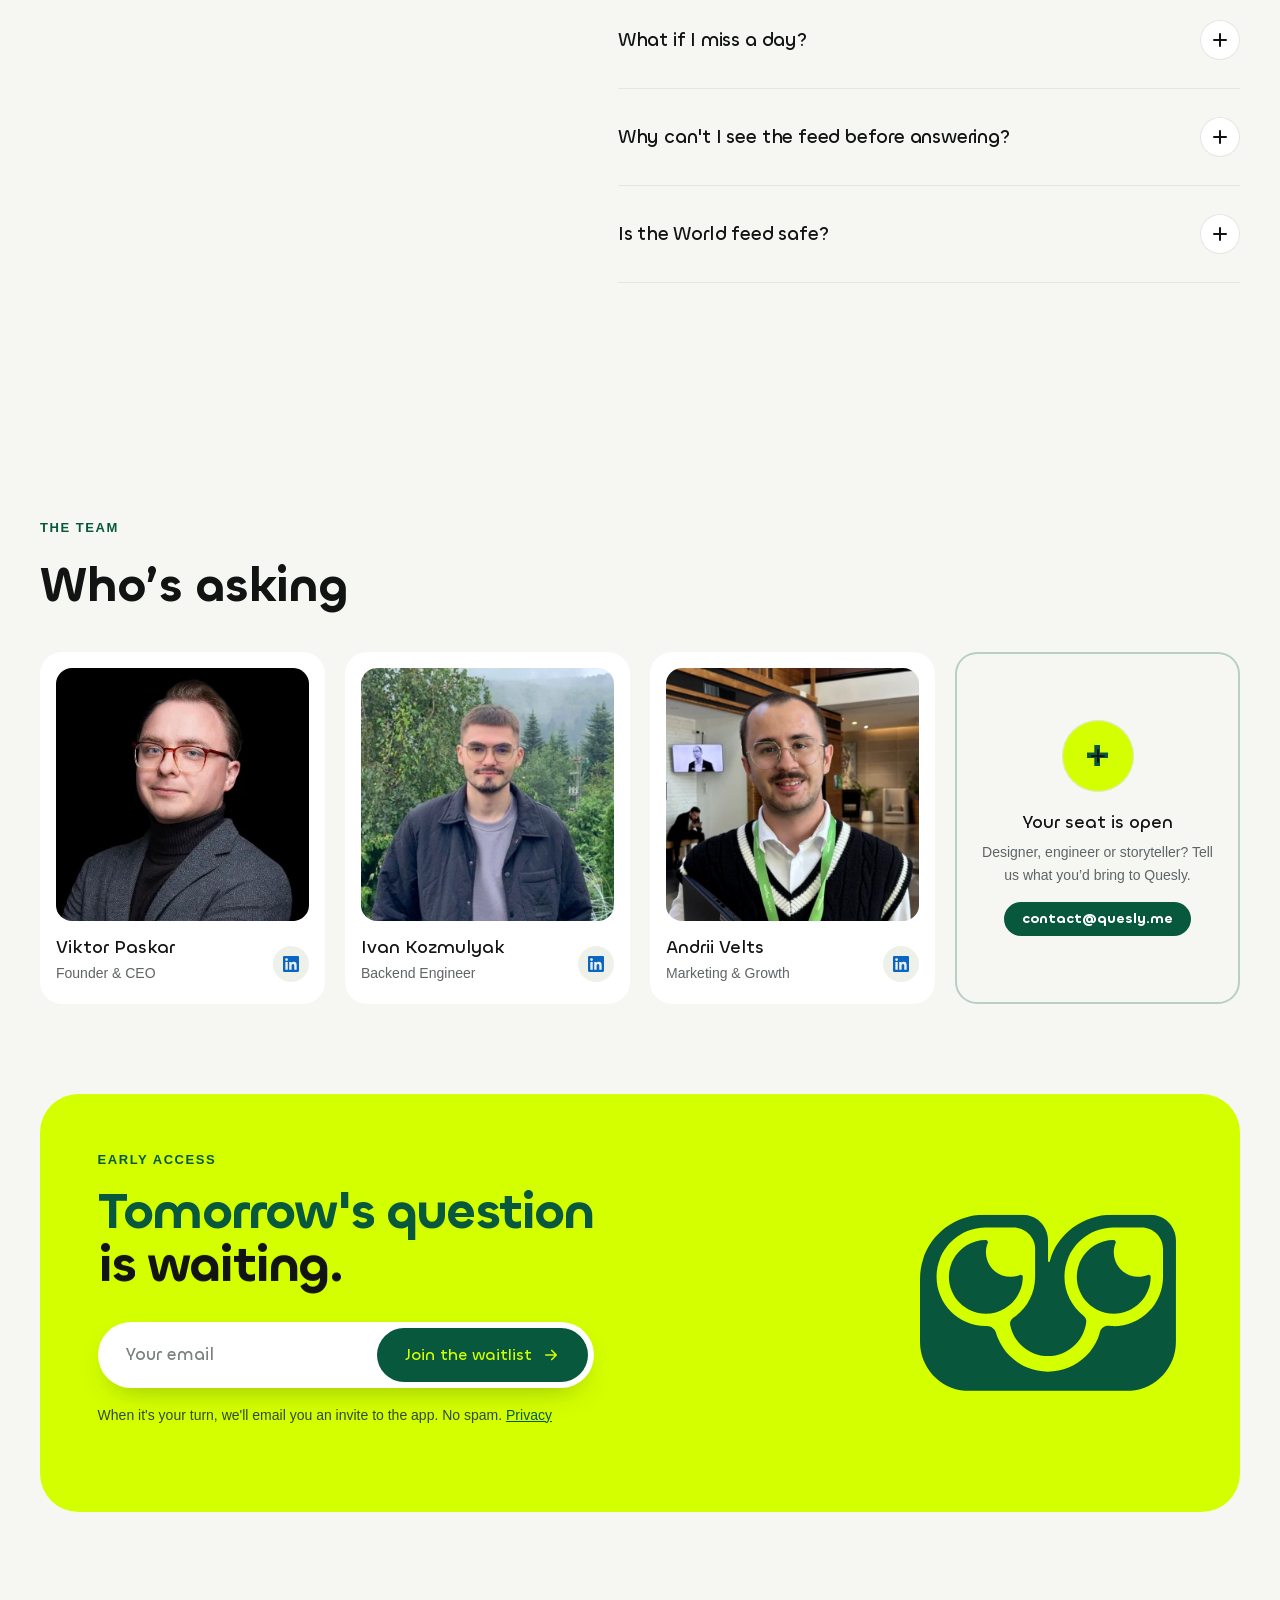
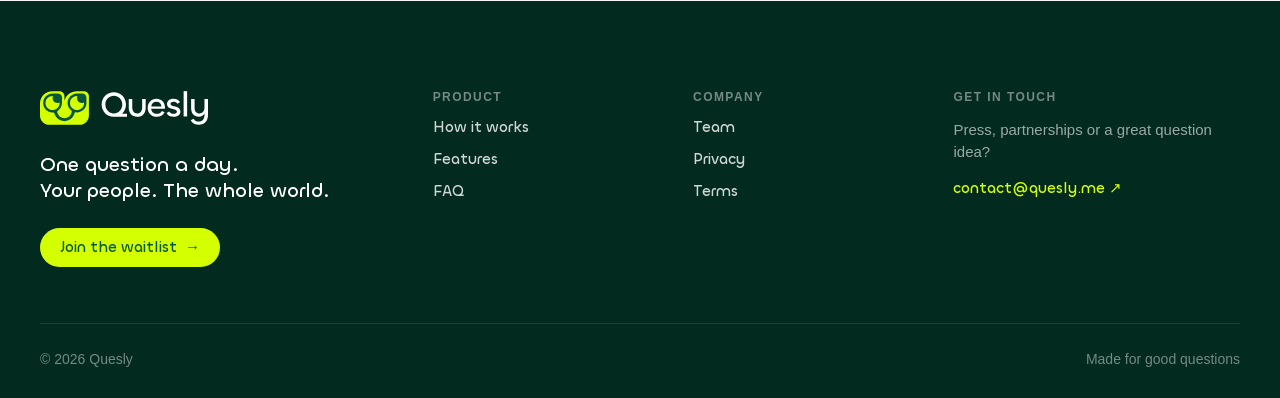
==== commit 952e4b5d: "Nav: language picker (English, French soon) Co-Authored-By: Claude Opus 5.5 <noreply@anthropic.com>" ====
--- a/index.html
+++ b/index.html
@@ -53,6 +53,10 @@
       <a href="#features">Features</a>
       <a href="#faq">FAQ</a>
     </nav>
+    <details class="lang">
+      <summary aria-label="Language: English"><svg viewBox="0 0 24 24" aria-hidden="true"><g fill="none" stroke="currentColor" stroke-width="1.8"><circle cx="12" cy="12" r="9"/><path d="M3 12h18M12 3c2.5 2.6 3.8 5.6 3.8 9s-1.3 6.4-3.8 9c-2.5-2.6-3.8-5.6-3.8-9S9.5 5.6 12 3Z"/></g></svg><span>EN</span></summary>
+      <ul><li aria-current="true">English</li><li class="soon">Français <em>Soon</em></li></ul>
+    </details>
     <a class="btn btn-lime btn-sm" href="#join"><span>Join the waitlist</span></a>
   </div>
 </header>
--- a/assets/css/styles.css
+++ b/assets/css/styles.css
@@ -1134,3 +1134,73 @@
 @media (max-width: 900px) { .cta .wrap.cta-box { margin: 0 16px !important; width: auto !important; max-width: none; } }
 .cta .wrap.cta-box { margin-inline: auto; }
 .cta-mark { rotate: 0deg !important; }
+/* CTA box: same edges as the team cards, lower height, fluid on every screen */
+.cta { padding: clamp(56px, 7vw, 112px) 0 !important; }
+.cta .wrap.cta-box { width: calc(100% - 2 * var(--gutter)) !important; max-width: calc(var(--max) - 2 * var(--gutter)) !important; margin: 0 auto !important;
+  padding: clamp(32px, 4vw, 56px) clamp(24px, 4.5vw, 64px) !important; border-radius: clamp(28px, 3vw, 40px); min-height: 0 !important; }
+.cta-box .cta-inner { max-width: min(640px, 62%) !important; }
+.cta-box .cta-title { margin-top: 14px; }
+.cta-box .signup { margin-top: clamp(20px, 2.4vw, 32px); }
+.cta-mark { width: clamp(150px, 20vw, 260px) !important; right: clamp(28px, 5vw, 80px) !important; }
+@media (max-width: 900px) {
+  .cta-box .cta-inner { max-width: none !important; }
+  .cta-mark { width: clamp(84px, 22vw, 120px) !important; margin-bottom: 18px !important; }
+}
+.cta-box .cta-inner { max-width: min(780px, 64%) !important; }
+.team-sec { padding-bottom: 0 !important; }
+@media (max-width: 900px) {
+  .team-sec .team-grid { grid-template-columns: repeat(2, minmax(0, 1fr)) !important; }
+  .team-sec .member img { width: 100%; height: auto; aspect-ratio: 1; object-fit: cover; }
+  .team-sec .member b { font-size: 16px; } .team-sec .member span { font-size: 13px; }
+  .member-in { width: 32px; height: 32px; right: 12px; bottom: 14px; }
+}
+@media (max-width: 520px) { .team-sec .member-join { padding: 18px 12px; } .team-sec .member-join .plus { width: 52px; height: 52px; font-size: 30px; } .team-sec .member-join a { font-size: 12px; padding: 9px 12px; } }
+@media (max-width: 900px) { .cta-box .cta-inner { max-width: none !important; } }
+@media (min-width: 901px) { .cta-box .cta-title { max-width: none !important; } .cta-box .cta-title .ct { white-space: nowrap; } }
+@media (max-width: 900px) { .team-sec .member-in { top: 22px; right: 22px; bottom: auto; background: rgba(255,255,255,.92); } }
+/* Logo never clipped: explicit width from the 3000x602 ratio, no overflow clipping */
+.nav .logo svg, .footer-word svg, .loader-mark { overflow: visible !important; }
+.nav .logo svg { height: 26px !important; width: calc(26px * 3000 / 602) !important; aspect-ratio: auto !important; flex: none; }
+.nav .logo { flex: none; overflow: visible; }
+/* Kill the browser autofill tint in signup fields */
+.signup input:-webkit-autofill, .signup input:-webkit-autofill:hover, .signup input:-webkit-autofill:focus {
+  -webkit-box-shadow: 0 0 0 1000px #fff inset !important; box-shadow: 0 0 0 1000px #fff inset !important;
+  -webkit-text-fill-color: var(--ink) !important; caret-color: var(--ink); transition: background-color 9999s; border-radius: 999px; }
+.cta .signup input:-webkit-autofill, .footer .signup input:-webkit-autofill { -webkit-box-shadow: 0 0 0 1000px #fff inset !important; }
+.signup input:autofill { background: transparent !important; }
+/* Hero v3: calmer type, no floating cards, subject further right */
+.hero-moment { display: none !important; }
+@media (min-width: 901px) {
+  .hero-coffee .hero-pic { left: 24% !important; width: 76% !important; object-position: 50% 30% !important; }
+  .hero-coffee::after { content: ""; position: absolute; inset: 0 auto 0 0; width: 40%; z-index: -1; pointer-events: none; background: linear-gradient(90deg, var(--paper) 62%, transparent); }
+  .hero-title { font-size: clamp(44px, 4.2vw, 68px) !important; line-height: 1.02 !important; }
+  .hero-sub { font-size: 18px !important; max-width: 34ch; margin-top: 20px !important; }
+  .hero-form { max-width: 480px; margin-top: 28px !important; }
+  .hero-form .signup-row input { font-size: 16px; }
+  .hero-form .btn { font-size: 16px; padding: 14px 22px; }
+}
+/* Hero: photo fades into the page at the top so the nav reads cleanly (no pill) */
+@media (min-width: 901px) {
+  .hero-coffee::before { content: ""; position: absolute; inset: 0 0 auto 0; height: 170px; z-index: -1; pointer-events: none;
+    background: linear-gradient(180deg, rgba(246, 247, 243, .92) 0%, rgba(246, 247, 243, .6) 45%, transparent 100%); }
+  .nav.on-light .nav-links a { text-shadow: none !important; font-weight: 600 !important; }
+}
+/* Language picker */
+.lang { position: relative; margin-right: 14px; font: 500 14px var(--display); }
+.lang summary { list-style: none; display: flex; align-items: center; gap: 6px; cursor: pointer; padding: 8px 6px; color: inherit; }
+.lang summary::-webkit-details-marker { display: none; }
+.lang svg { width: 18px; height: 18px; }
+.nav .lang { color: #fff; } .nav.on-light .lang { color: var(--ink); }
+.lang ul { position: absolute; right: 0; top: calc(100% + 8px); min-width: 170px; list-style: none; margin: 0; padding: 6px; background: #fff; color: var(--ink); border-radius: 16px; box-shadow: 0 18px 40px -18px rgba(2, 42, 30, .4), 0 0 0 1px rgba(2, 42, 30, .06); }
+.lang li { display: flex; justify-content: space-between; align-items: center; gap: 12px; padding: 10px 12px; border-radius: 10px; }
+.lang li[aria-current] { background: #EEF1EA; color: var(--green); }
+.lang li.soon { color: var(--gray); }
+.lang li em { font-style: normal; font-size: 11px; padding: 3px 8px; border-radius: 999px; background: var(--lime); color: var(--green); }
+@media (max-width: 760px) { .lang { margin-left: auto; margin-right: 8px; } .nav .btn { margin-left: 0 !important; } }
+@media (max-width: 760px) {
+  .lang { margin-right: 4px; } .lang summary span { display: none; } .lang summary svg { display: block !important; width: 22px; height: 22px; }
+  .nav .btn-sm { padding: 11px 16px !important; font-size: 14px !important; white-space: nowrap; }
+}
+@media (max-width: 380px) { .nav .btn-sm span { font-size: 13px; } }
+.lang { flex: none; } .lang summary { min-width: 30px; color: var(--ink); } .nav .lang summary { color: inherit; } .lang summary svg { flex: none; }
+@media (max-width: 760px) { .lang { margin-left: auto !important; margin-right: 2px !important; } .nav .btn-sm { padding: 10px 14px !important; font-size: 13px !important; } }
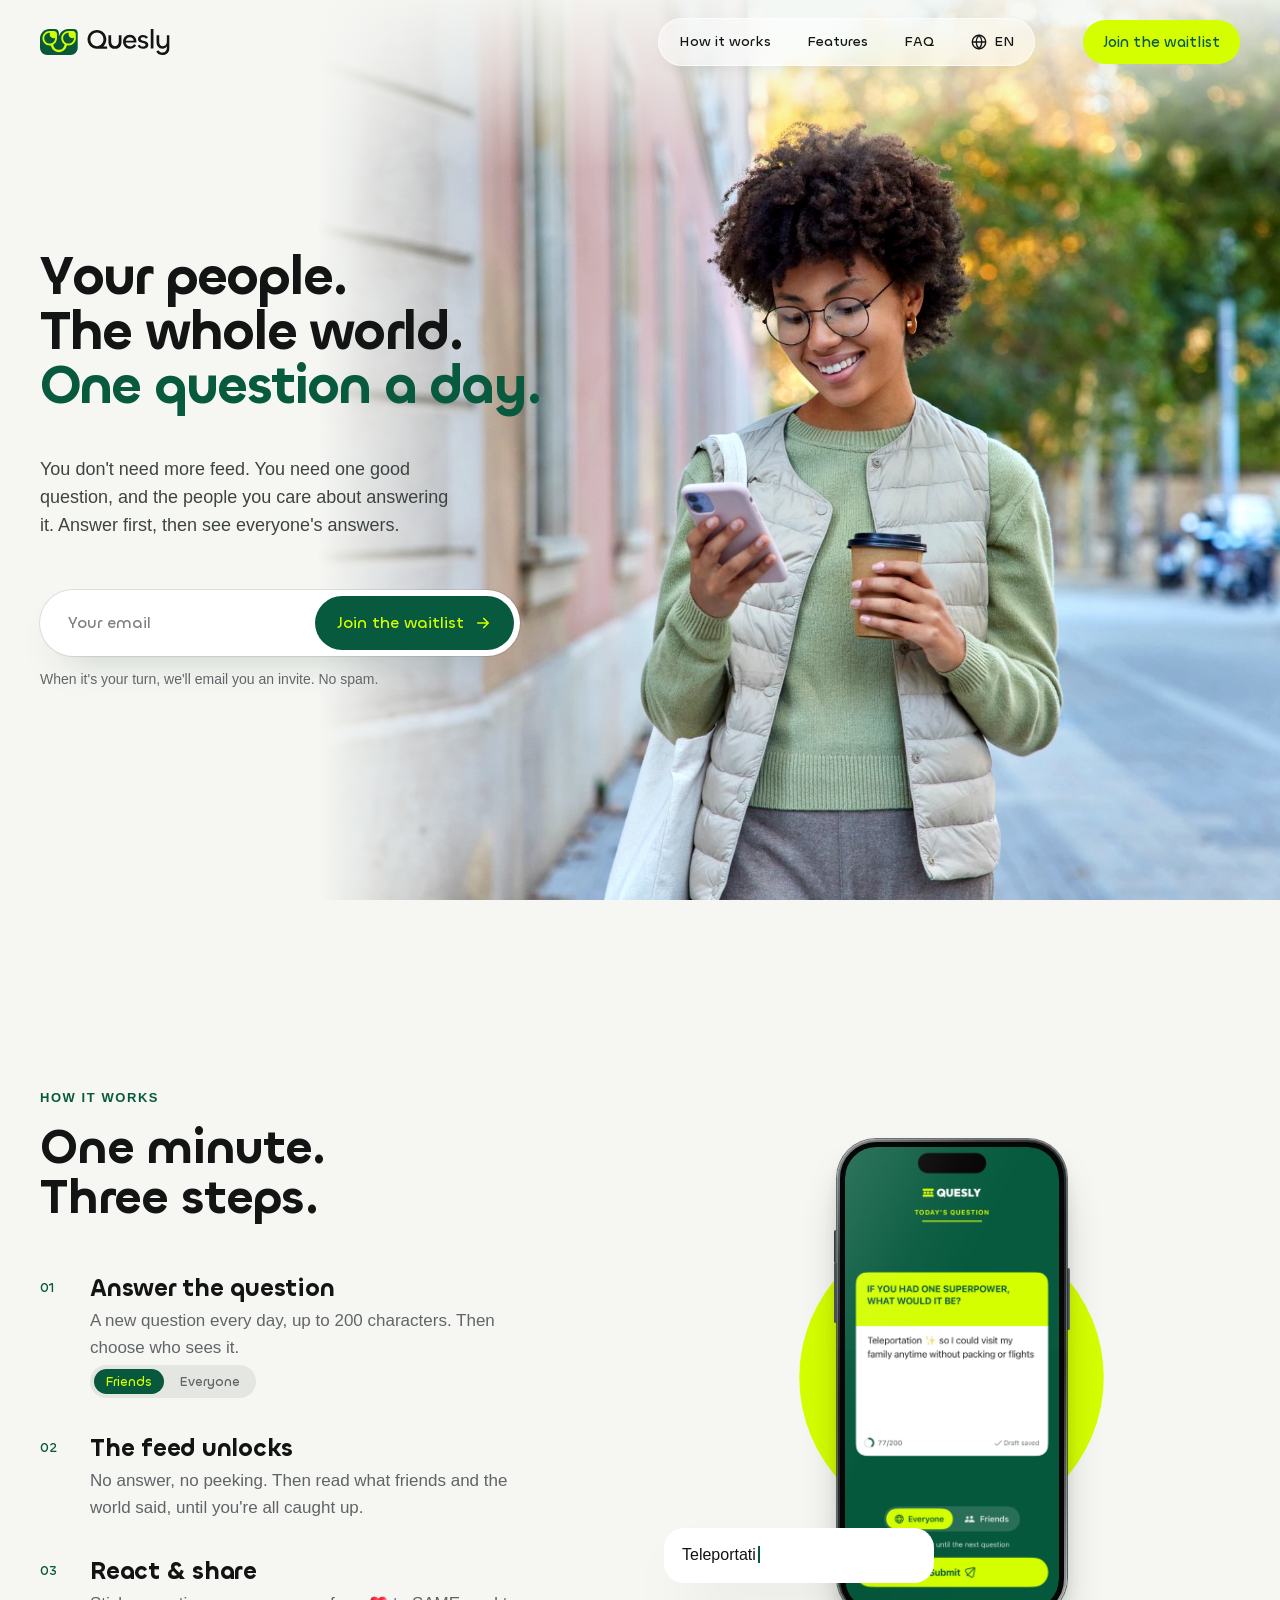
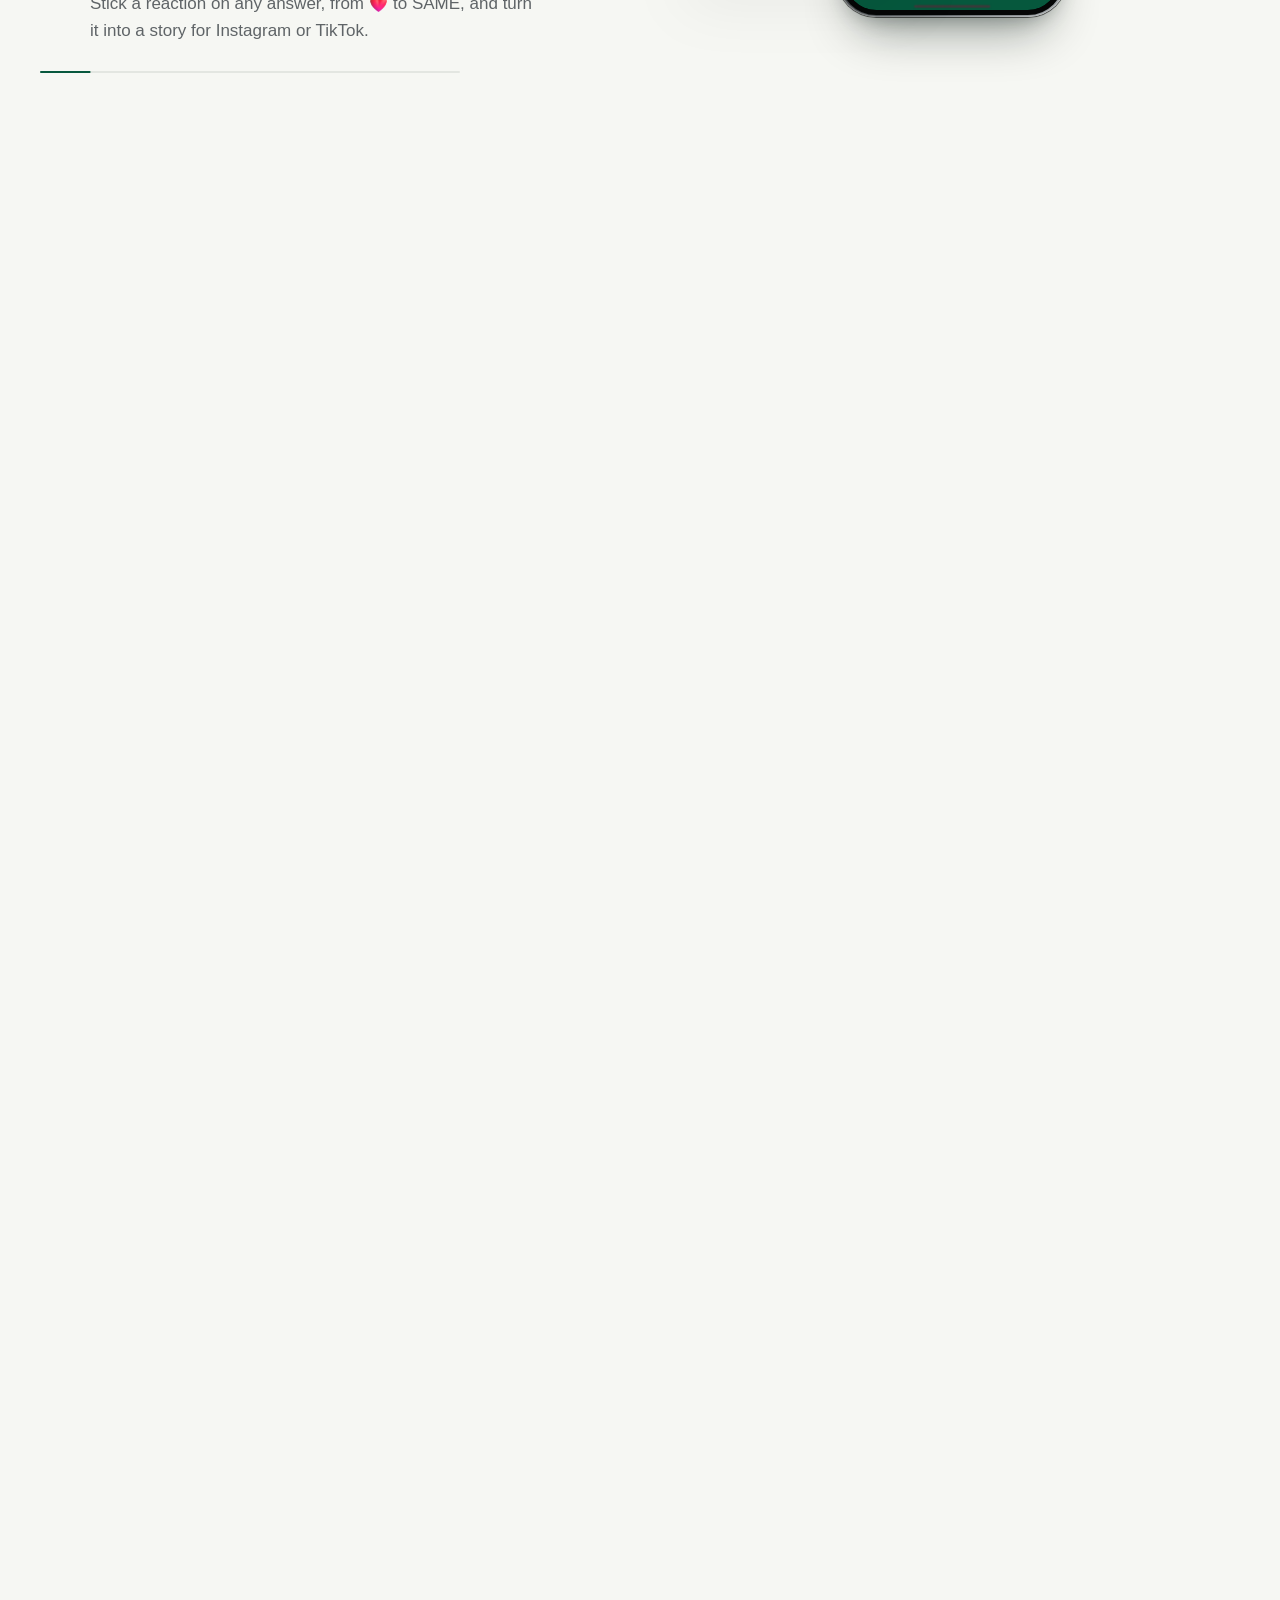
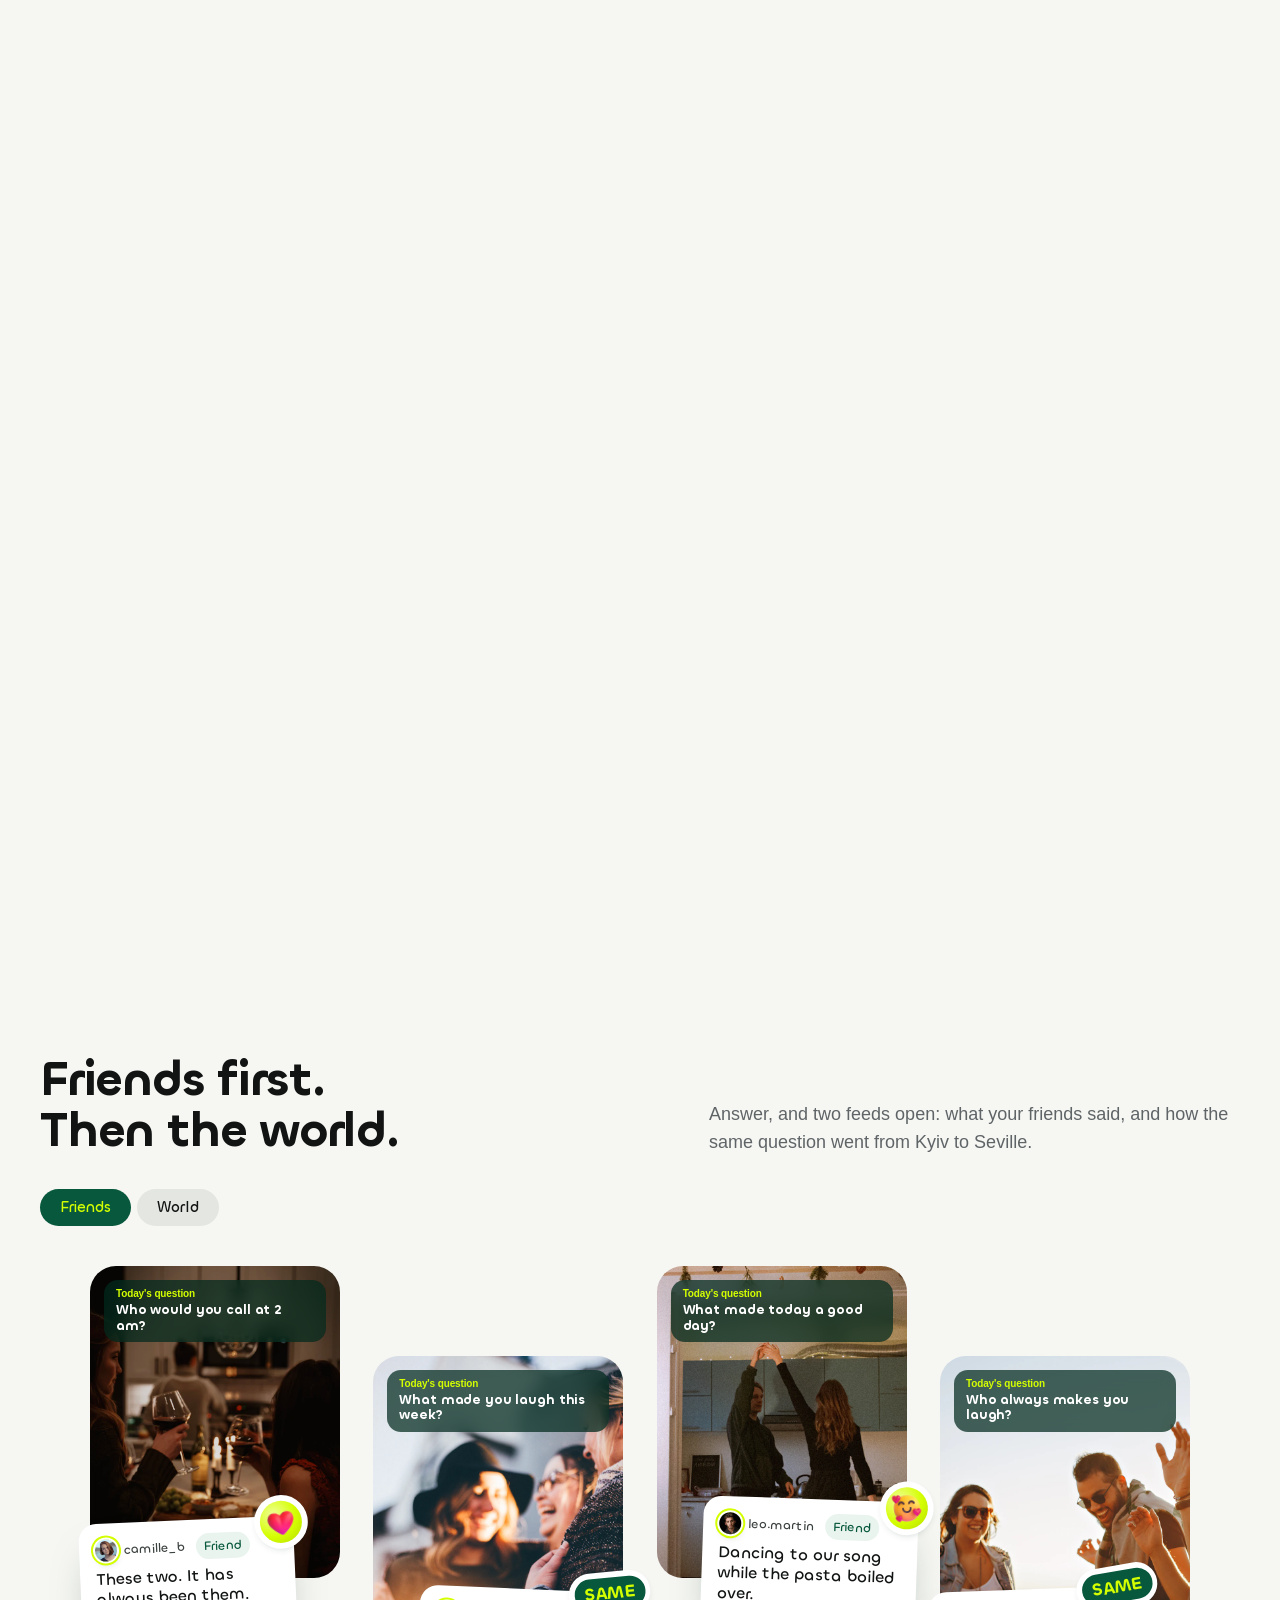
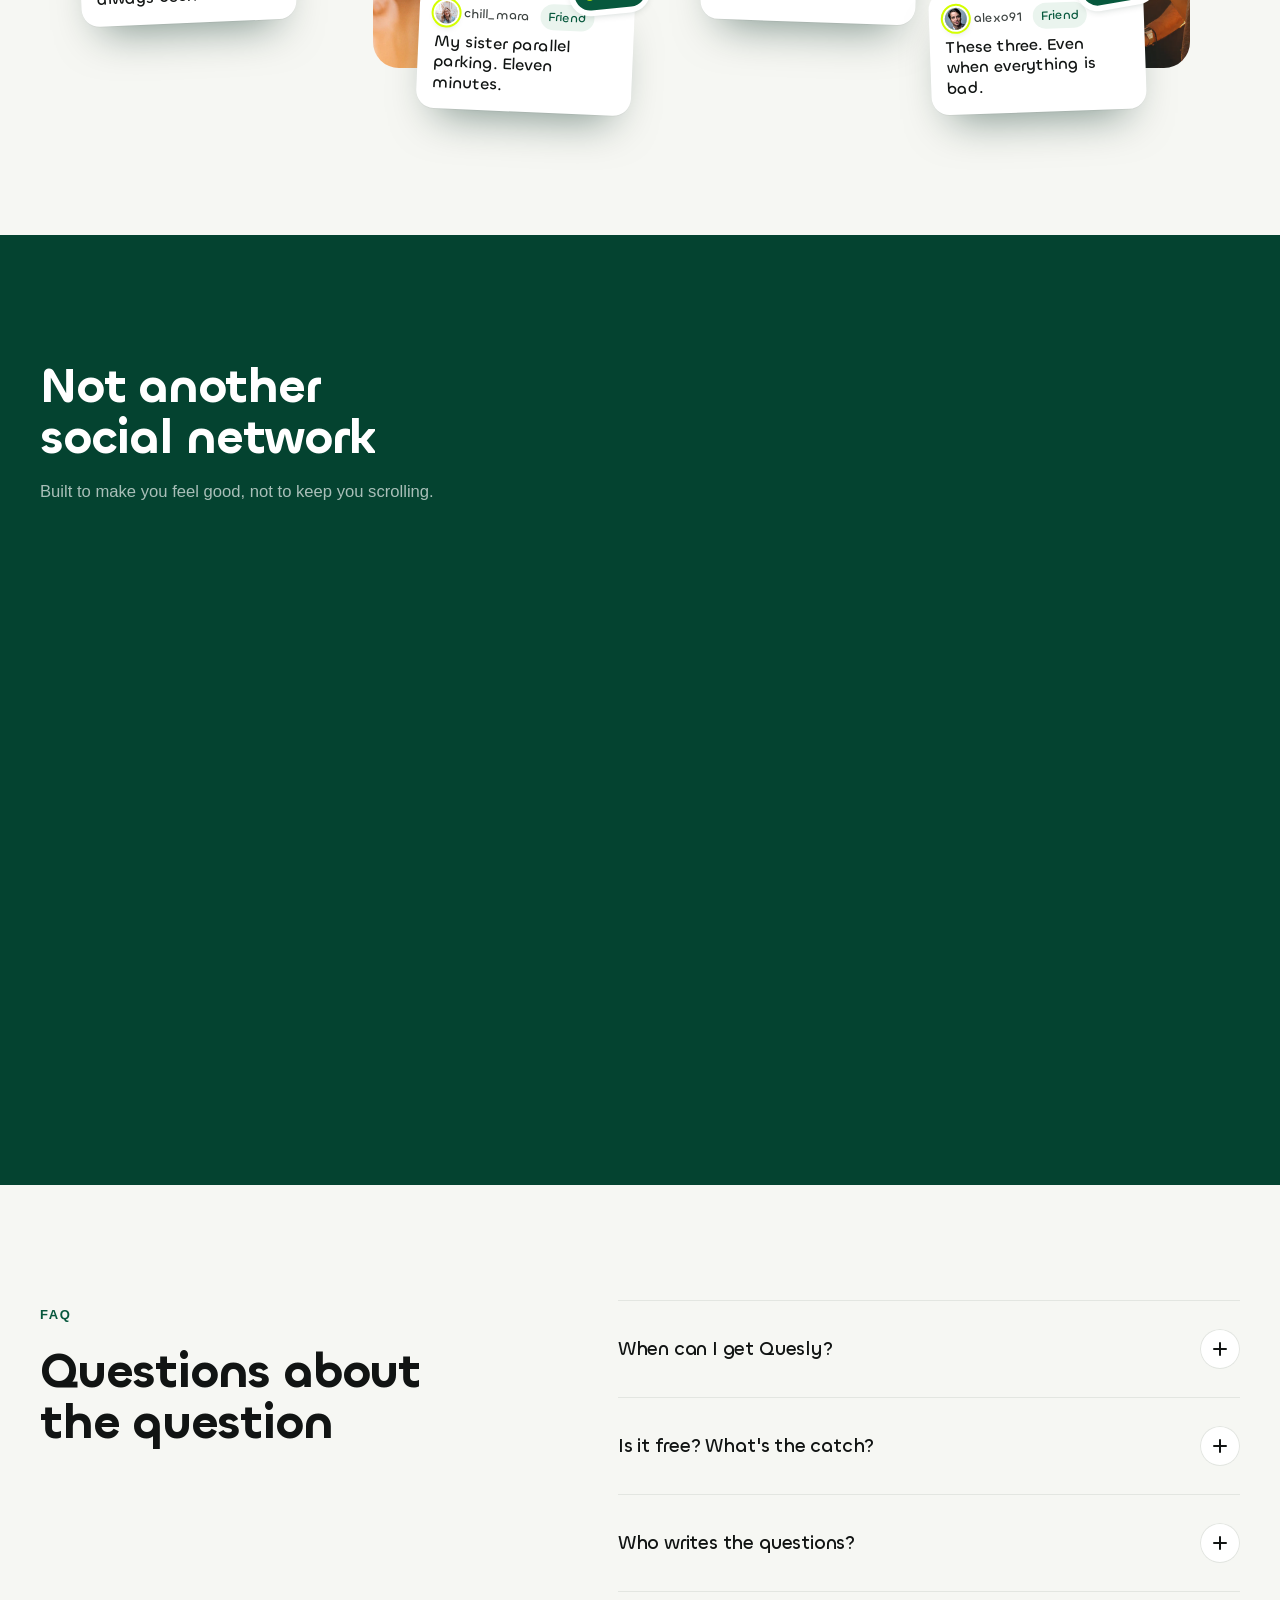
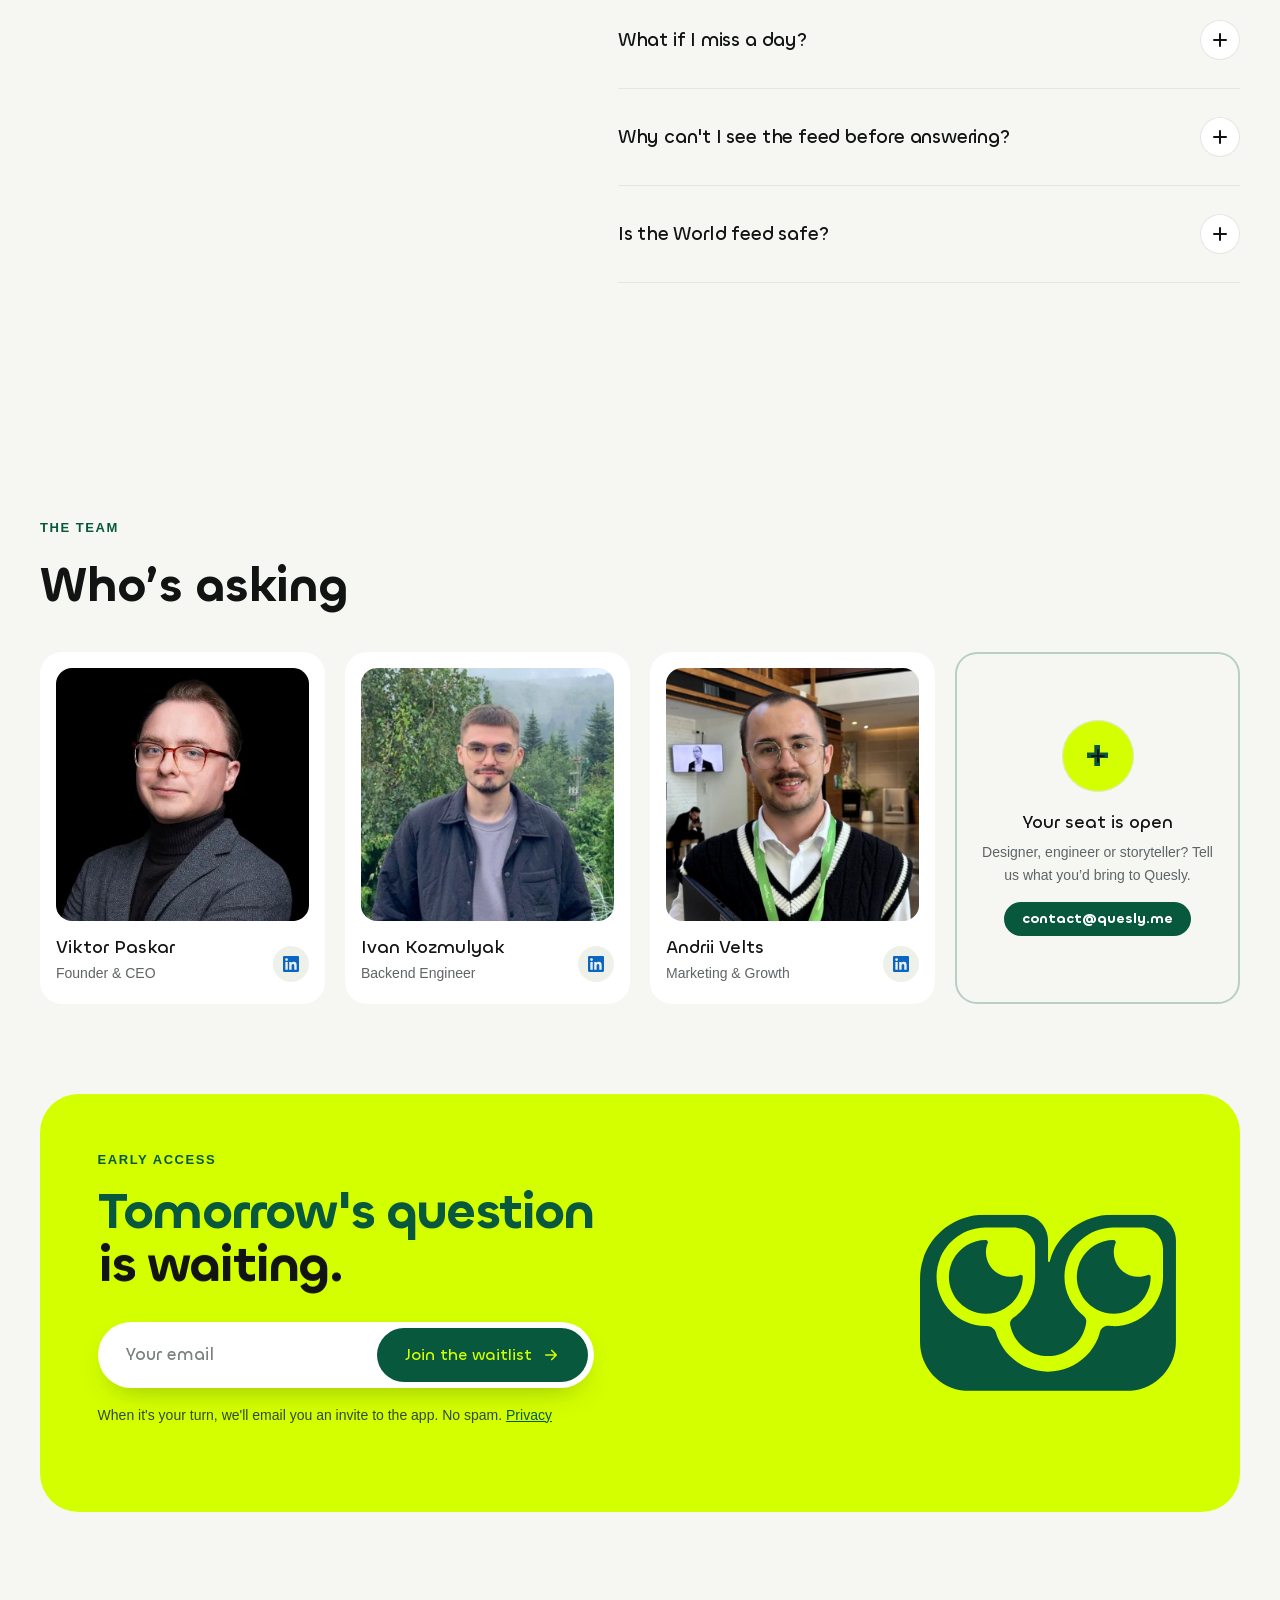
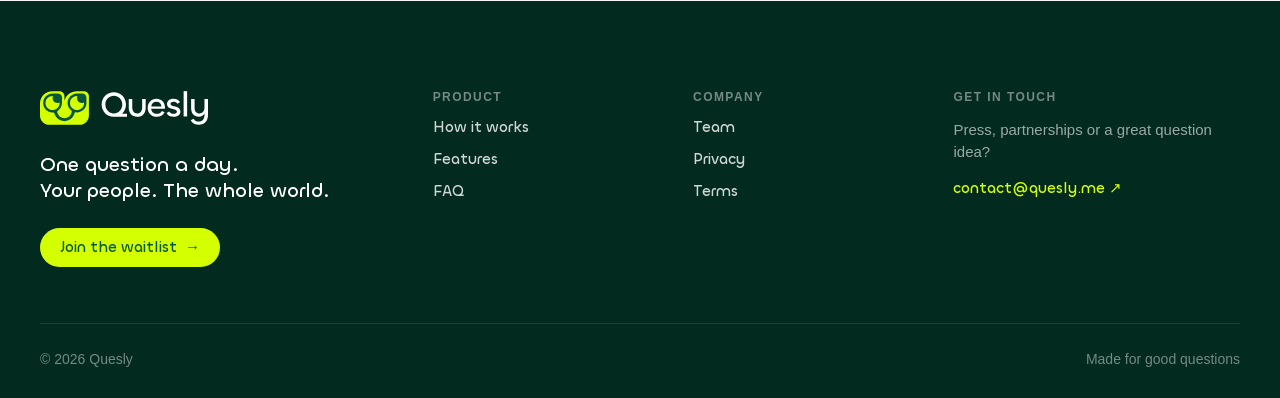
==== commit 5e0a1b51: "Nav: one glass pill with blur for links and language, equal weight and spacing Co-Authored-By: Claud" ====
--- a/index.html
+++ b/index.html
@@ -52,11 +52,11 @@
       <a href="#how">How it works</a>
       <a href="#features">Features</a>
       <a href="#faq">FAQ</a>
-    </nav>
     <details class="lang">
       <summary aria-label="Language: English"><svg viewBox="0 0 24 24" aria-hidden="true"><g fill="none" stroke="currentColor" stroke-width="1.8"><circle cx="12" cy="12" r="9"/><path d="M3 12h18M12 3c2.5 2.6 3.8 5.6 3.8 9s-1.3 6.4-3.8 9c-2.5-2.6-3.8-5.6-3.8-9S9.5 5.6 12 3Z"/></g></svg><span>EN</span></summary>
       <ul><li aria-current="true">English</li><li class="soon">Français <em>Soon</em></li></ul>
     </details>
+    </nav>
     <a class="btn btn-lime btn-sm" href="#join"><span>Join the waitlist</span></a>
   </div>
 </header>
--- a/assets/css/styles.css
+++ b/assets/css/styles.css
@@ -1204,3 +1204,22 @@
 @media (max-width: 380px) { .nav .btn-sm span { font-size: 13px; } }
 .lang { flex: none; } .lang summary { min-width: 30px; color: var(--ink); } .nav .lang summary { color: inherit; } .lang summary svg { flex: none; }
 @media (max-width: 760px) { .lang { margin-left: auto !important; margin-right: 2px !important; } .nav .btn-sm { padding: 10px 14px !important; font-size: 13px !important; } }
+/* Nav button hides while the hero form is on screen */
+.nav .btn-sm { transition: opacity .35s, transform .35s, visibility .35s; }
+.nav.hide-cta .btn-sm { opacity: 0; visibility: hidden; transform: translateY(-6px); pointer-events: none; }
+/* Nav v4: one glass pill (blur) holding links + language, equal weight and spacing */
+.nav-links, .nav.on-light .nav-links { align-items: center; gap: 4px !important; padding: 5px !important; margin-right: 16px !important; border-radius: 999px;
+  background: rgba(255, 255, 255, .55) !important; -webkit-backdrop-filter: blur(14px) saturate(1.4) !important; backdrop-filter: blur(14px) saturate(1.4) !important;
+  box-shadow: inset 0 0 0 1px rgba(255, 255, 255, .6), 0 6px 20px -12px rgba(2, 42, 30, .25) !important; }
+.nav:not(.on-light) .nav-links { background: rgba(255, 255, 255, .1) !important; box-shadow: inset 0 0 0 1px rgba(255, 255, 255, .14) !important; }
+.nav-links a, .nav-links .lang summary { font: 500 14px/1 var(--display) !important; padding: 10px 16px !important; border-radius: 999px; text-shadow: none !important; }
+.nav-links a:hover, .nav-links .lang summary:hover { background: rgba(255, 255, 255, .6) !important; }
+.nav:not(.on-light) .nav-links a:hover, .nav:not(.on-light) .nav-links .lang summary:hover { background: rgba(255, 255, 255, .12) !important; }
+.nav-links .lang { margin: 0 !important; font: inherit; }
+.nav-links .lang summary { gap: 6px; }
+.nav-links .lang summary:focus-visible { outline: 2px solid var(--green); outline-offset: 2px; }
+.nav-links .lang summary:focus:not(:focus-visible) { outline: none; }
+.nav.on-light .nav-links a { color: var(--ink) !important; font-weight: 500 !important; }
+@media (max-width: 760px) { .nav-links { display: flex !important; background: none !important; box-shadow: none !important; padding: 0 !important; margin: 0 4px 0 auto !important; -webkit-backdrop-filter: none !important; backdrop-filter: none !important; } .nav-links a { display: none; } }
+@media (max-width: 760px) { .nav-links .lang summary { padding: 8px !important; } .nav-links { margin-right: 2px !important; } .nav .btn-sm { padding: 10px 13px !important; } }
+@media (max-width: 760px) { .nav-inner { gap: 10px !important; } }
